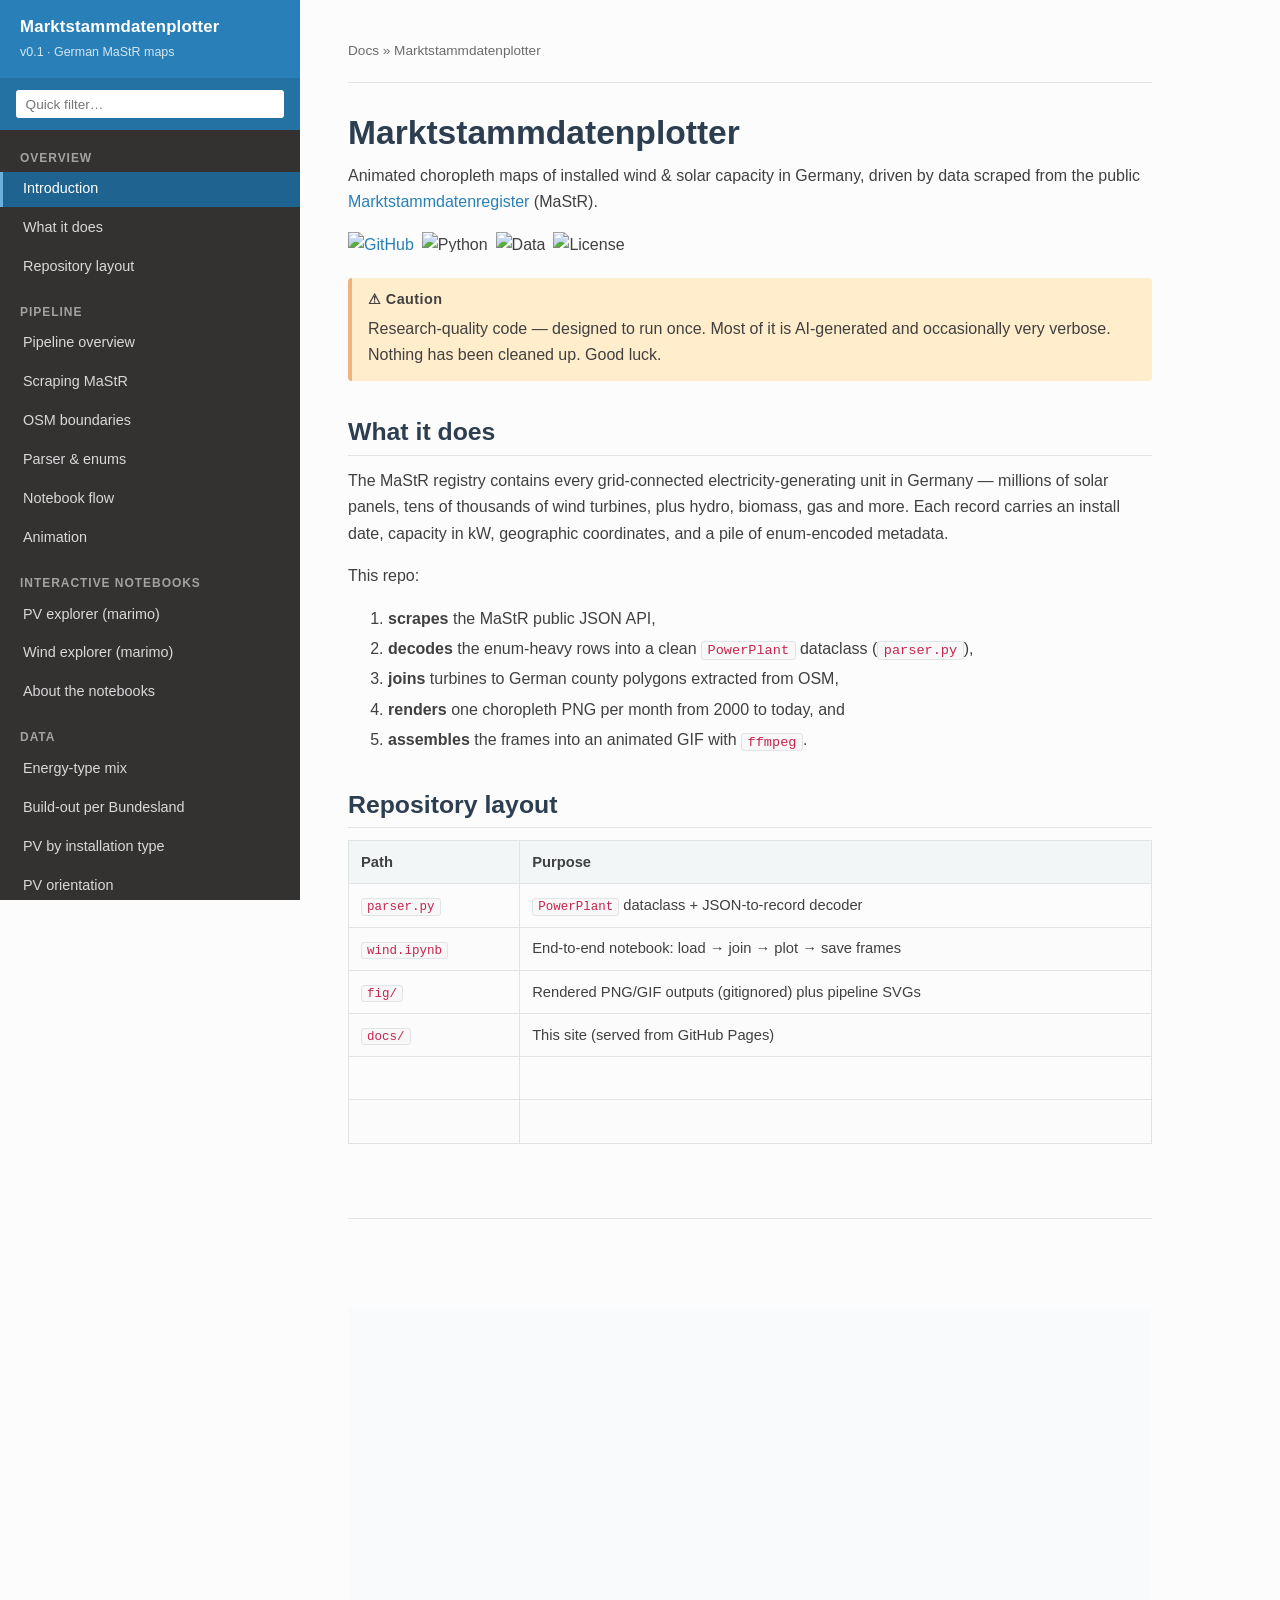
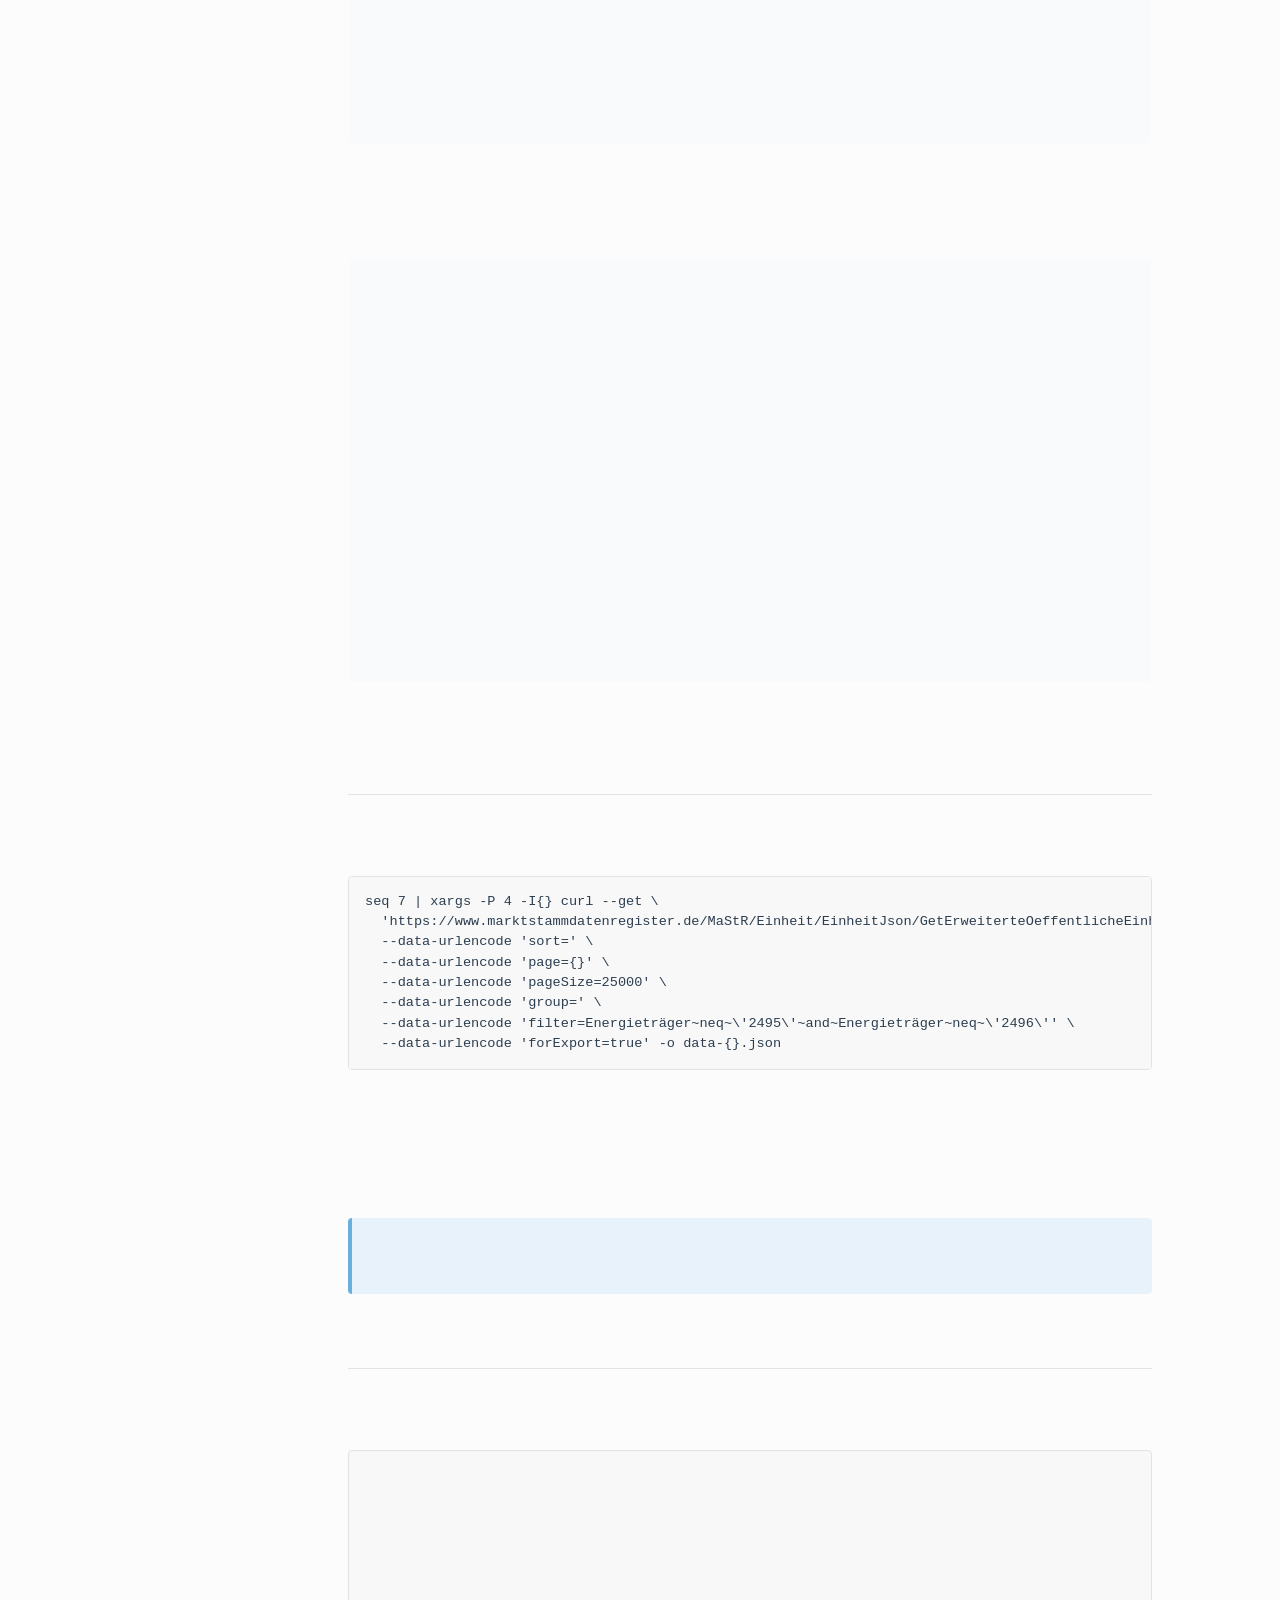
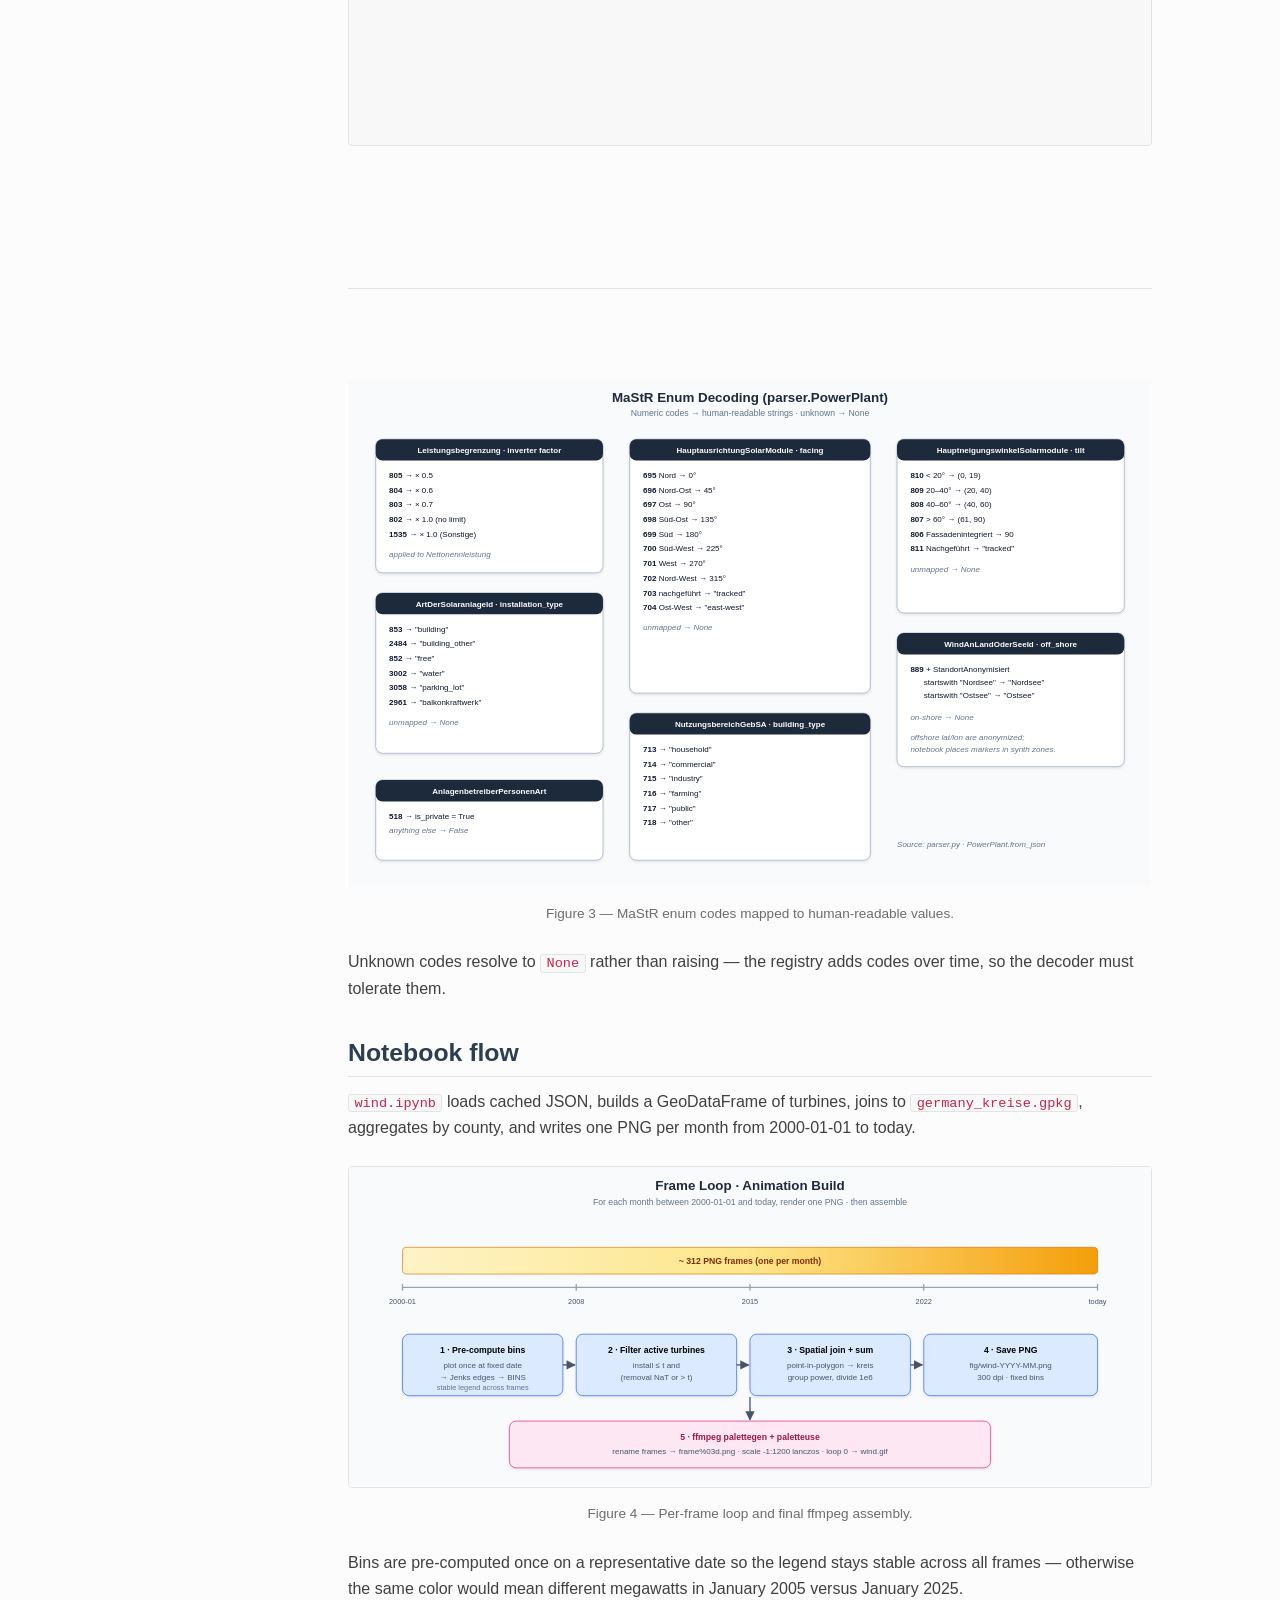
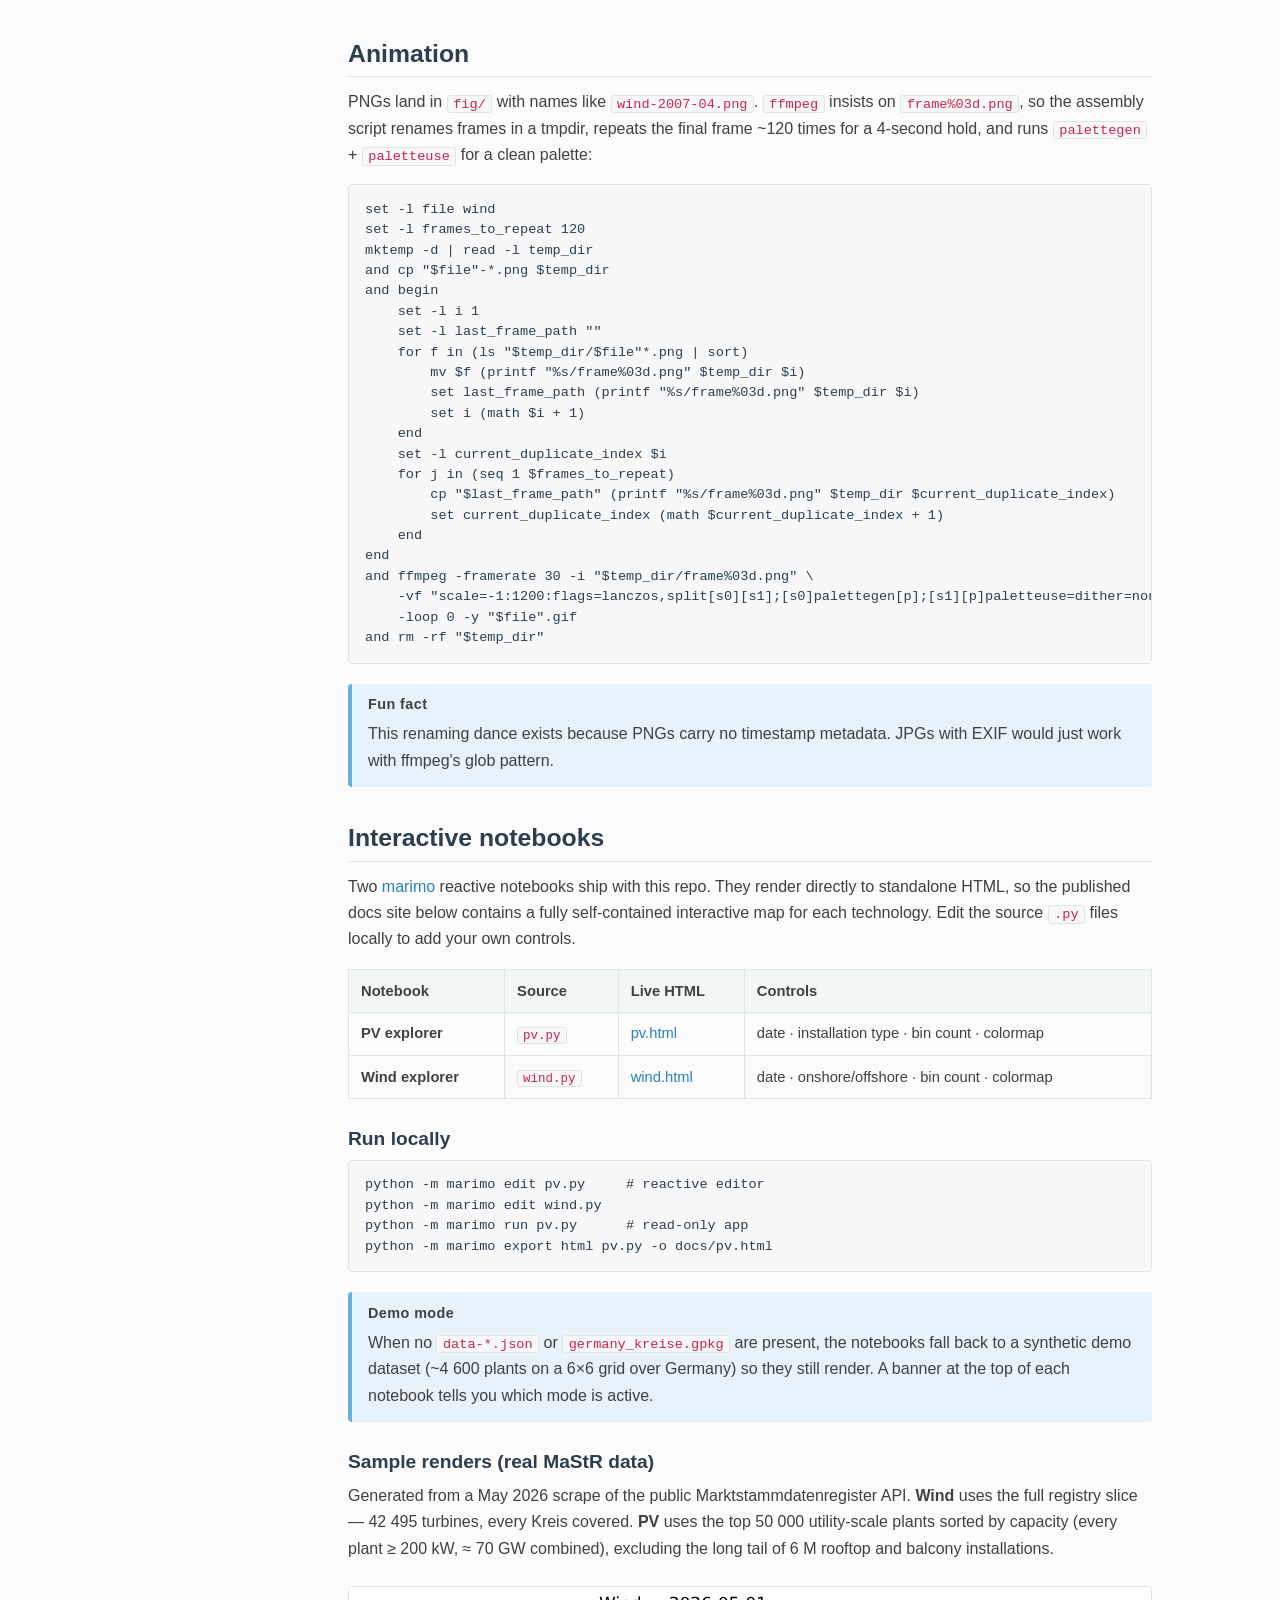
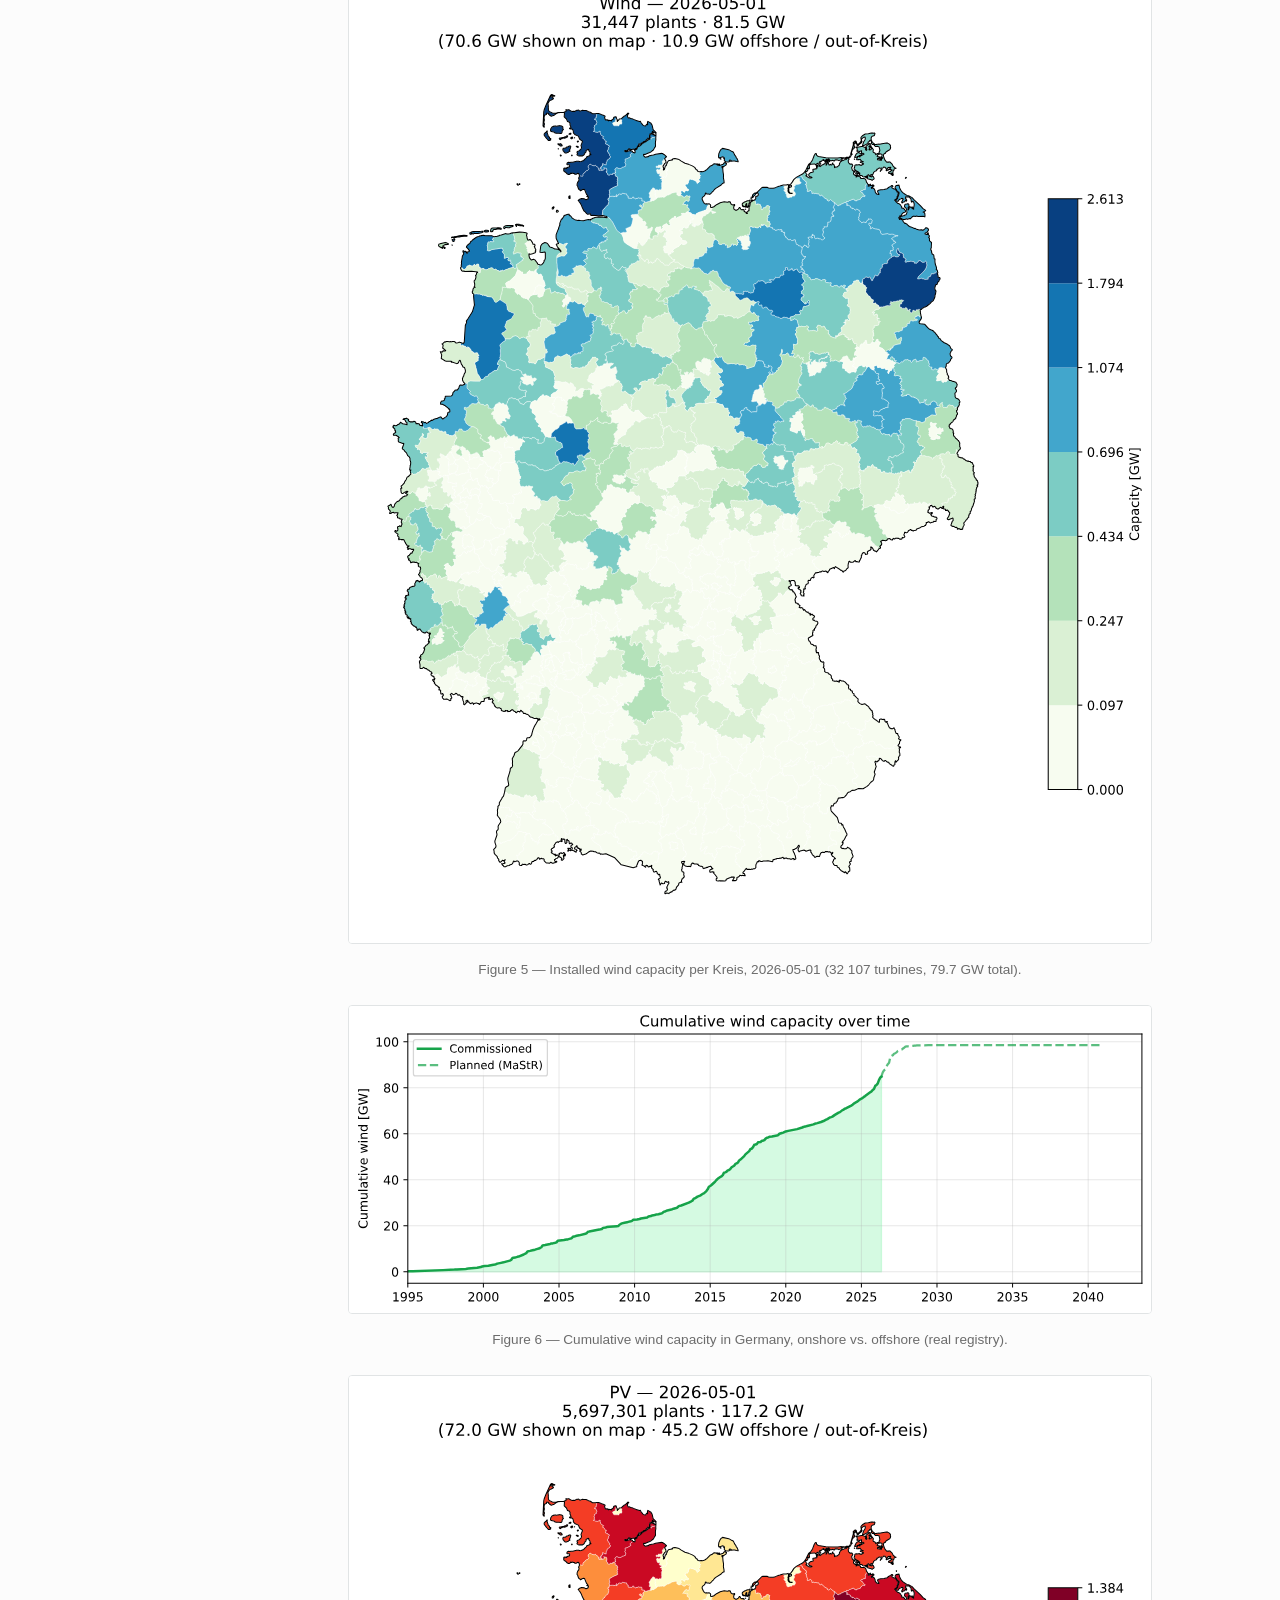
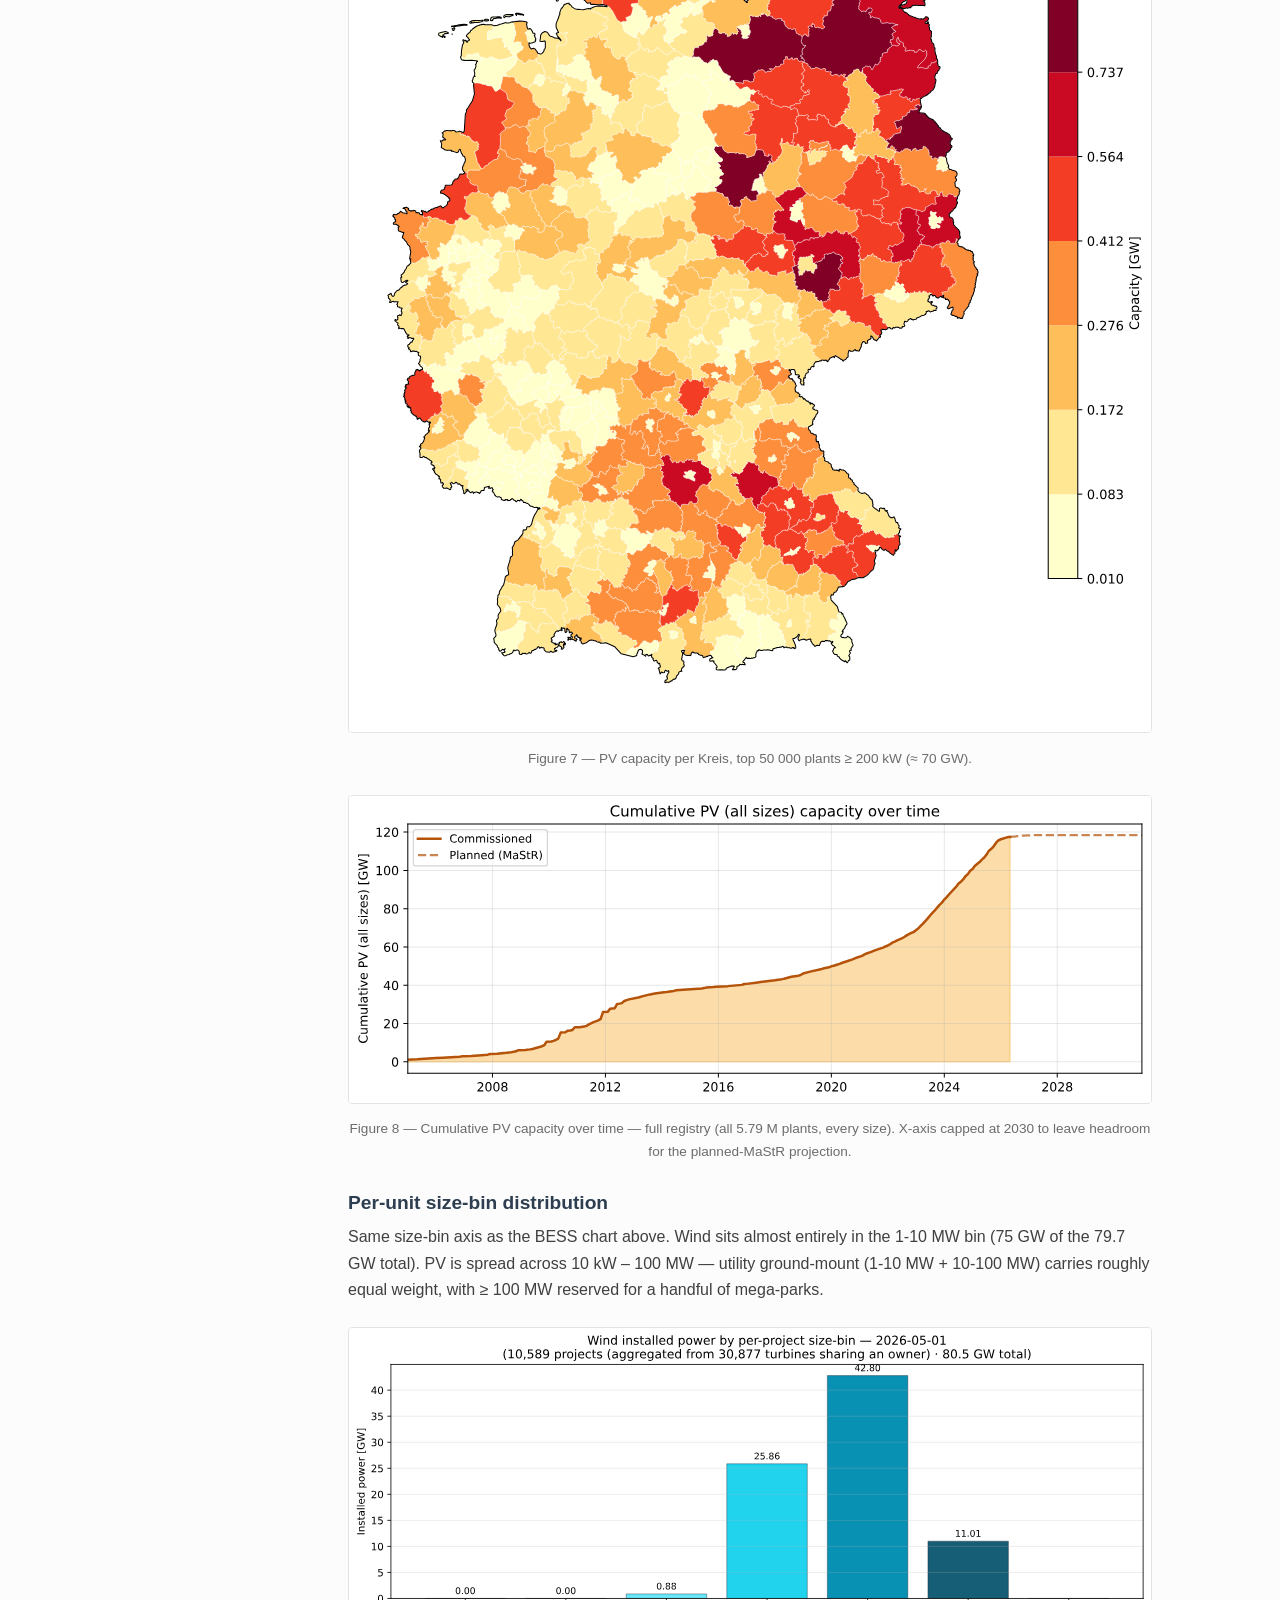
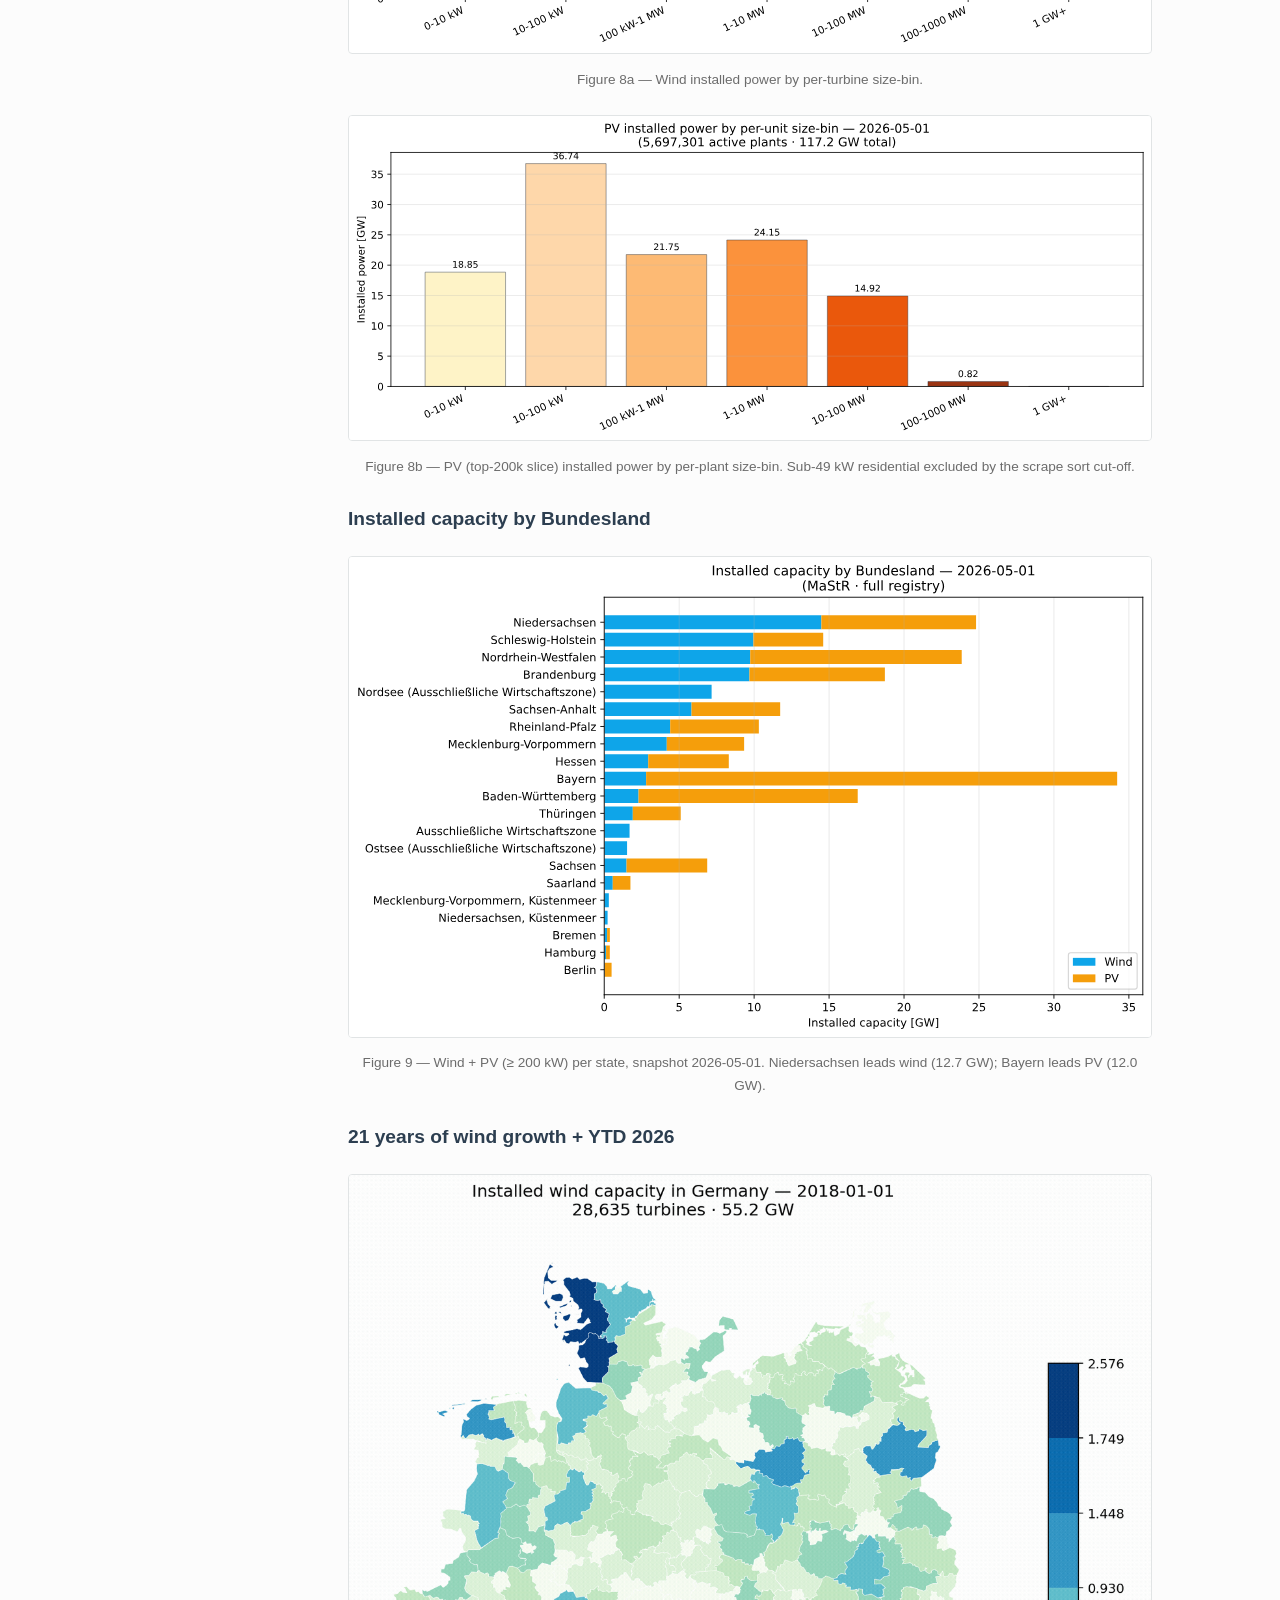
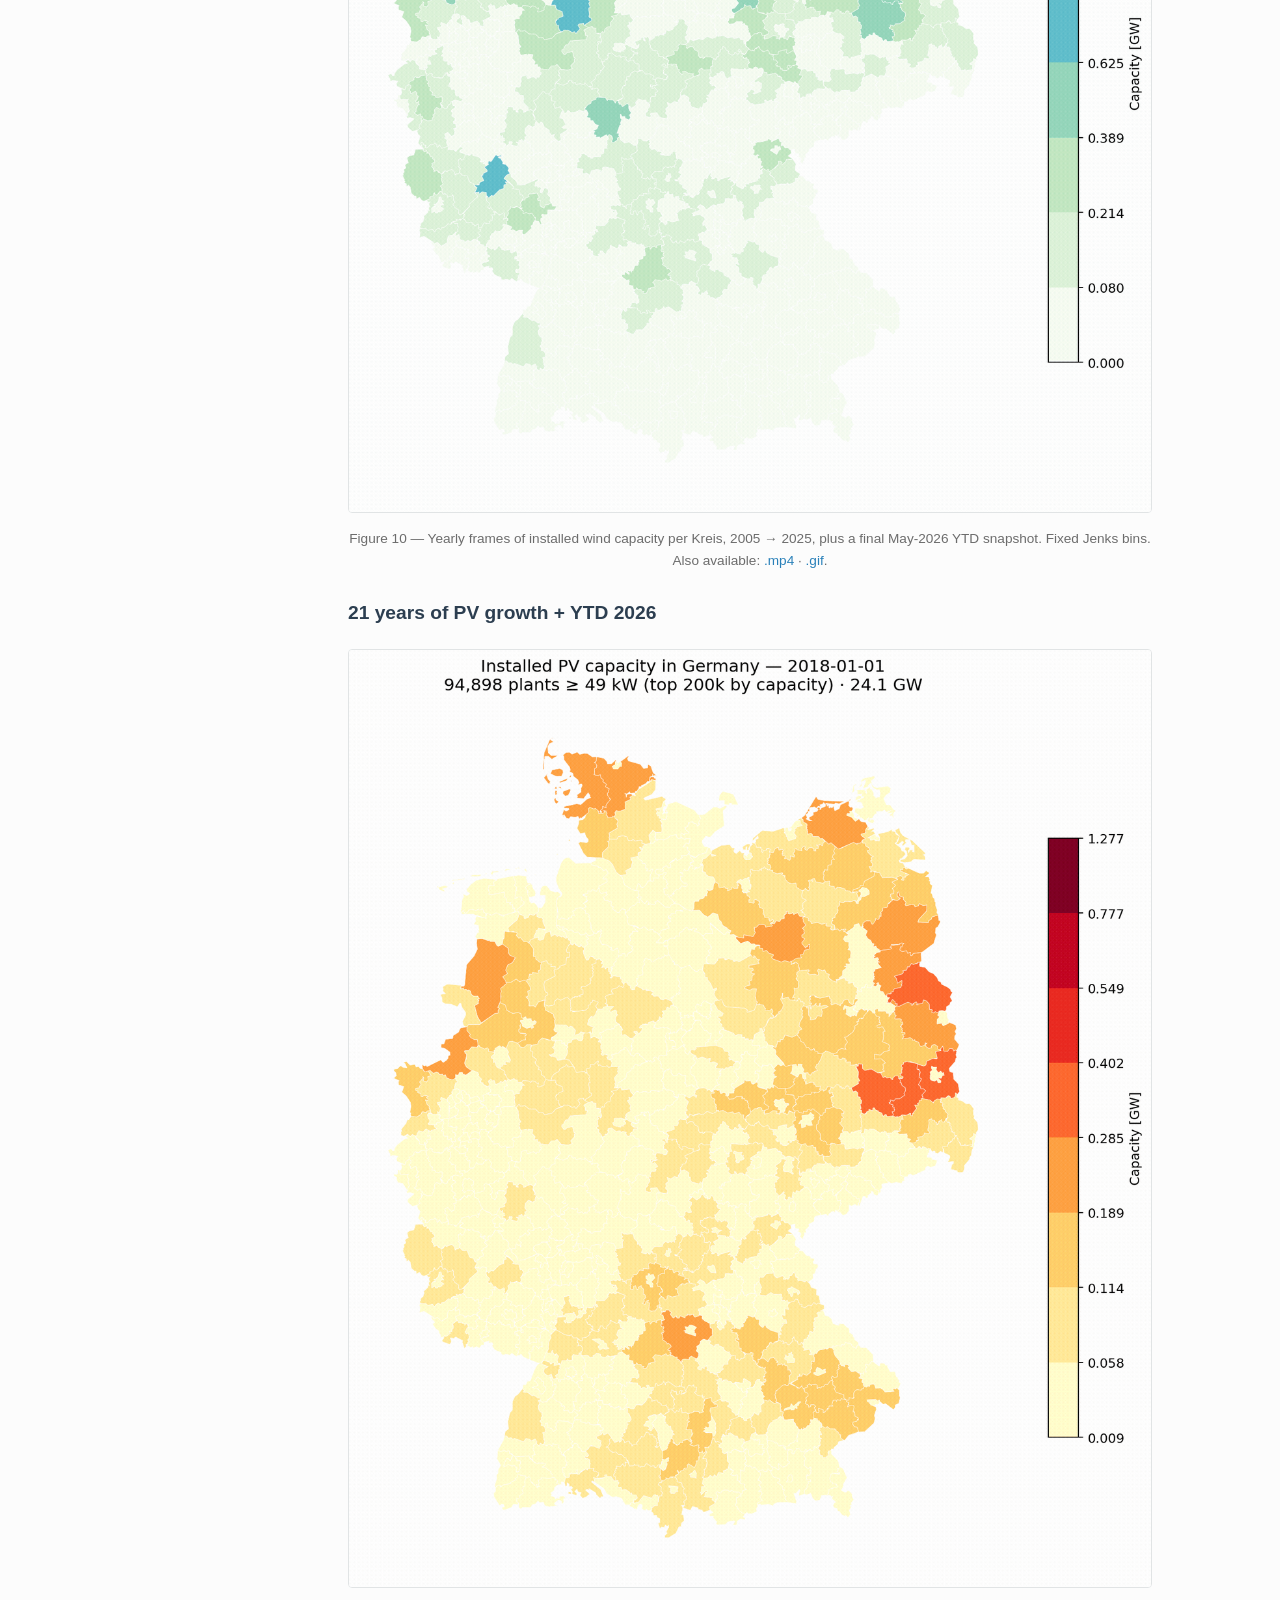
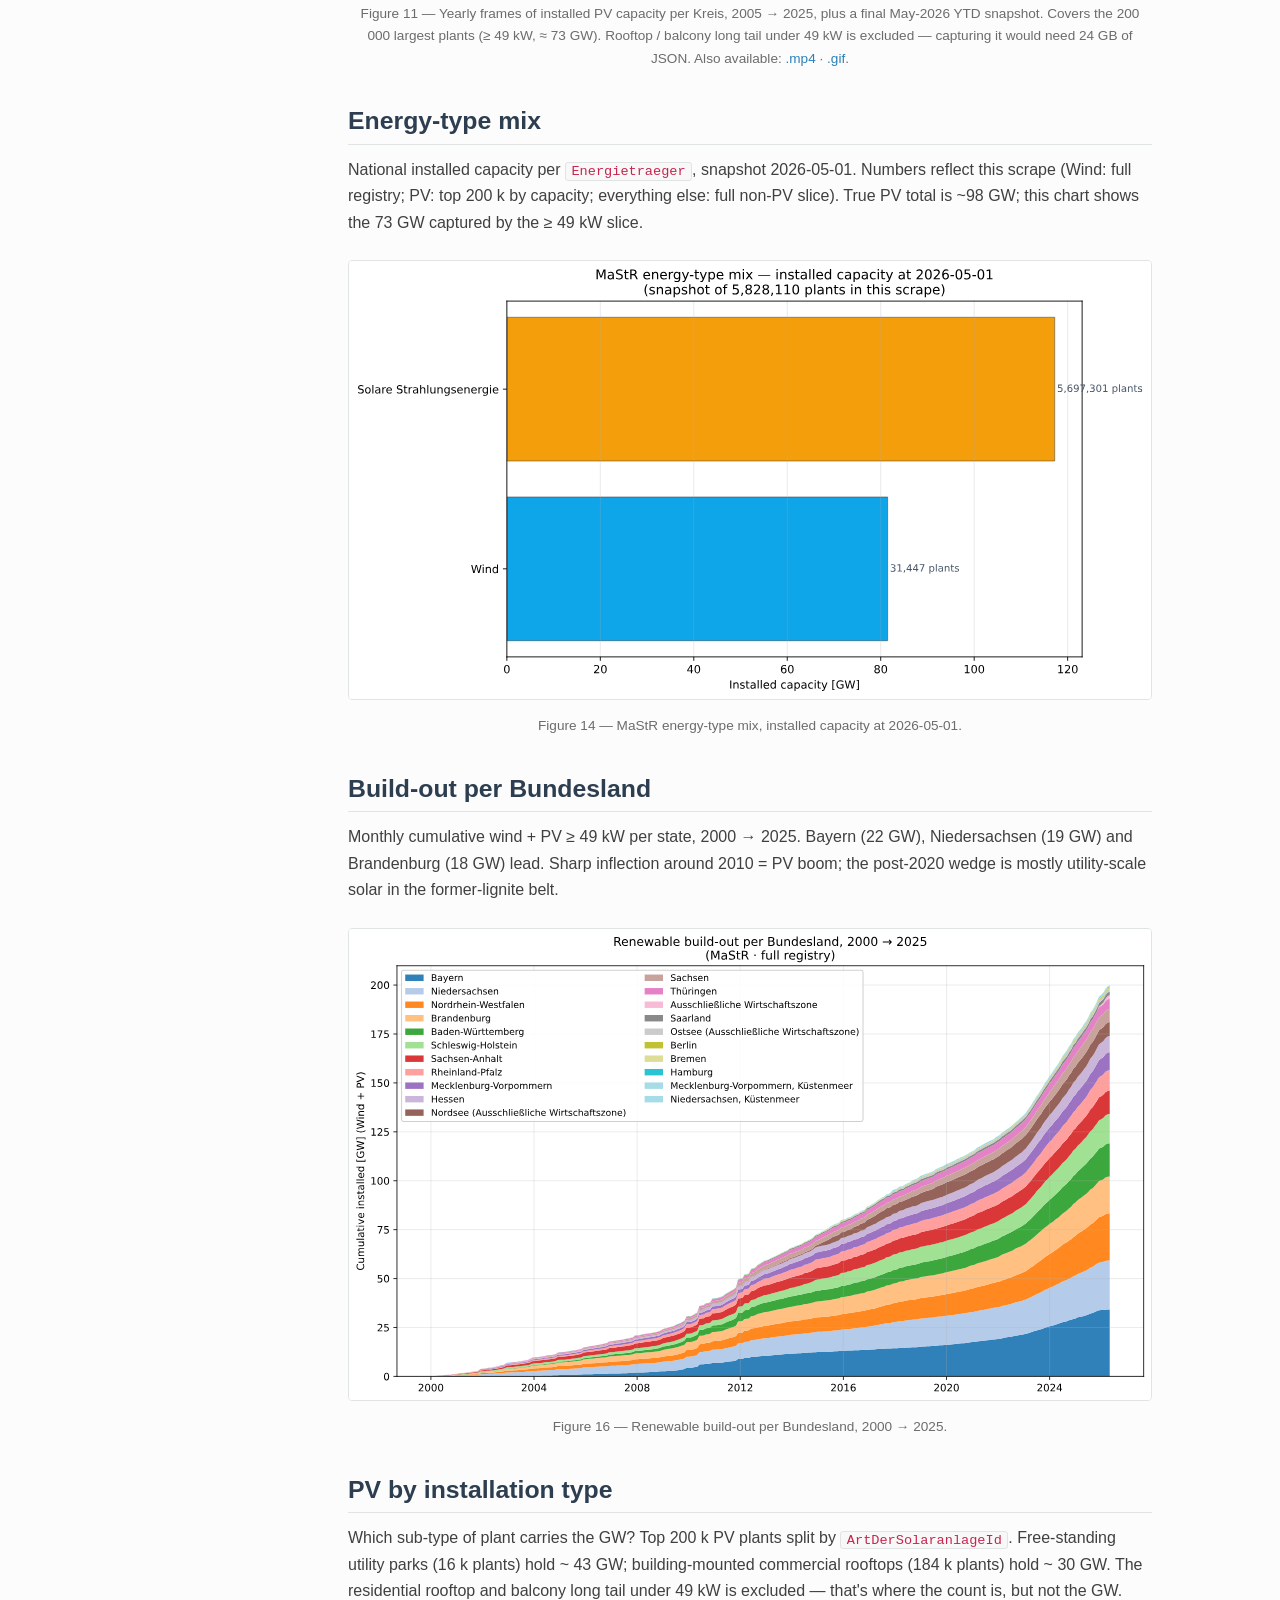
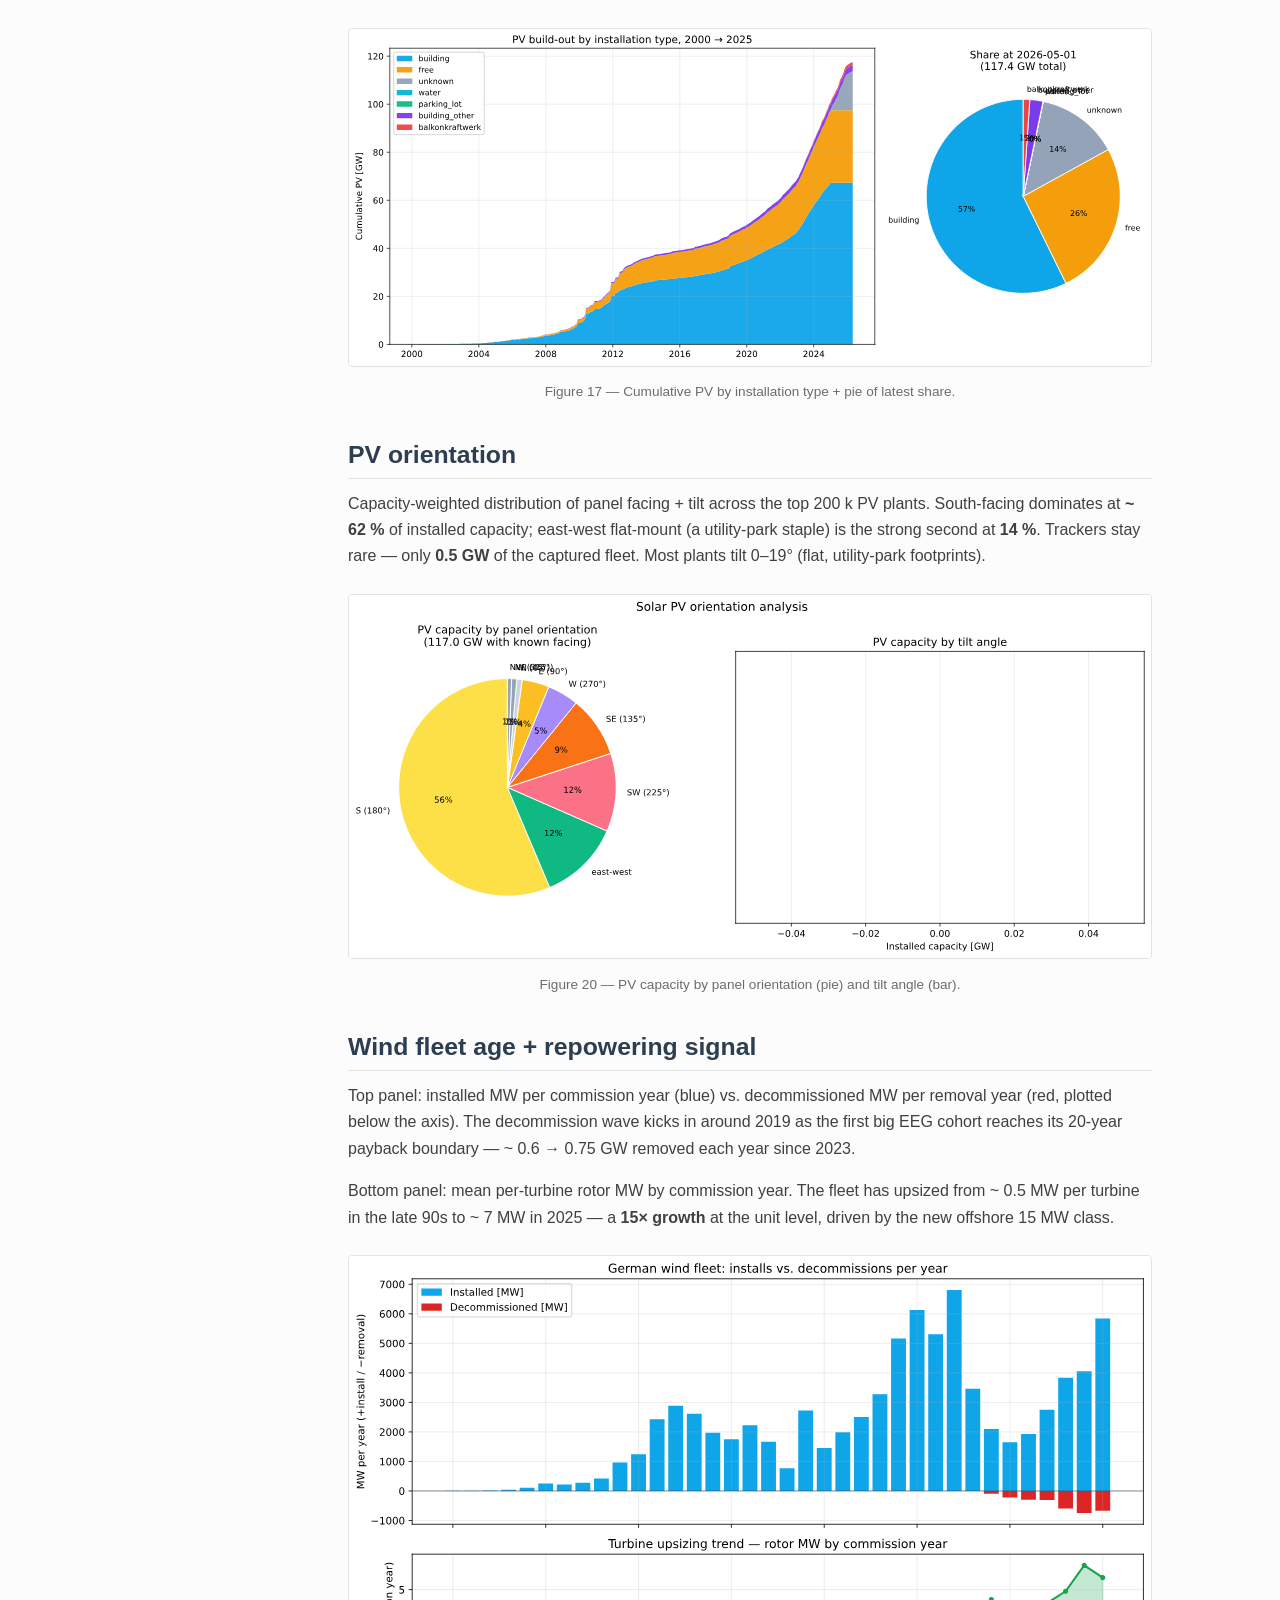
==== docs/index.html @ 8a37e397 "PV growth chart: full registry, all sizes, x-axis capped at 2030 - scripts/render_samples.py render_" ====
<!doctype html>
<html lang="en">
<head>
<meta charset="utf-8">
<meta name="viewport" content="width=device-width,initial-scale=1">
<title>Marktstammdatenplotter — Documentation</title>
<meta name="description" content="Animated choropleth maps of German wind & solar capacity from the Marktstammdatenregister (MaStR).">
<meta name="author" content="Mayk Thewessen">
<meta name="theme-color" content="#2980b9">

<!-- Open Graph -->
<meta property="og:type" content="website">
<meta property="og:title" content="Marktstammdatenplotter — German wind & PV capacity maps">
<meta property="og:description" content="Interactive choropleth maps + animated GIFs of installed wind and solar capacity per Kreis, live from the Marktstammdatenregister.">
<meta property="og:url" content="https://maykthewessen.github.io/marktstammdatenplotter/">
<meta property="og:image" content="https://maykthewessen.github.io/marktstammdatenplotter/assets/wind-2005-may2026.gif">
<meta property="og:image:alt" content="Animated map of installed wind capacity in Germany, 2005 to 2025">
<meta property="og:site_name" content="Marktstammdatenplotter">

<!-- Twitter / X -->
<meta name="twitter:card" content="summary_large_image">
<meta name="twitter:title" content="Marktstammdatenplotter">
<meta name="twitter:description" content="Wind & PV capacity per Kreis, live from MaStR.">
<meta name="twitter:image" content="https://maykthewessen.github.io/marktstammdatenplotter/assets/wind-2005-may2026.gif">

<link rel="canonical" href="https://maykthewessen.github.io/marktstammdatenplotter/">
<link rel="stylesheet" href="assets/style.css">
<link rel="icon" type="image/svg+xml" href="assets/favicon.svg">
<link rel="alternate icon" href="data:image/svg+xml,%3Csvg xmlns='http://www.w3.org/2000/svg' viewBox='0 0 16 16'%3E%3Crect width='16' height='16' rx='3' fill='%232980b9'/%3E%3Ctext x='8' y='12' text-anchor='middle' font-family='sans-serif' font-size='10' font-weight='700' fill='white'%3EM%3C/text%3E%3C/svg%3E">
</head>
<body>
<button class="menu-toggle" aria-label="Toggle navigation">☰ Menu</button>

<div class="layout">
  <aside class="sidebar">
    <div class="sidebar-header">
      <h1>Marktstammdatenplotter</h1>
      <p>v0.1 · German MaStR maps</p>
    </div>
    <div class="sidebar-search">
      <input id="sidebar-search" type="search" placeholder="Quick filter…" autocomplete="off">
    </div>
    <nav class="sidebar-nav" aria-label="Sections">
      <div class="section">Overview</div>
      <ul>
        <li><a href="#introduction">Introduction</a></li>
        <li><a href="#what-it-does">What it does</a></li>
        <li><a href="#layout">Repository layout</a></li>
      </ul>
      <div class="section">Pipeline</div>
      <ul>
        <li><a href="#pipeline">Pipeline overview</a></li>
        <li><a href="#scraping">Scraping MaStR</a></li>
        <li><a href="#osm">OSM boundaries</a></li>
        <li><a href="#parser">Parser &amp; enums</a></li>
        <li><a href="#notebook">Notebook flow</a></li>
        <li><a href="#animation">Animation</a></li>
      </ul>
      <div class="section">Interactive notebooks</div>
      <ul>
        <li><a href="pv.html">PV explorer (marimo)</a></li>
        <li><a href="wind.html">Wind explorer (marimo)</a></li>
        <li><a href="#notebooks">About the notebooks</a></li>
      </ul>
      <div class="section">Data</div>
      <ul>
        <li><a href="#energy-mix">Energy-type mix</a></li>
        <li><a href="#state-ramp">Build-out per Bundesland</a></li>
        <li><a href="#pv-by-type">PV by installation type</a></li>
        <li><a href="#pv-orientation">PV orientation</a></li>
        <li><a href="#wind-age">Wind fleet age</a></li>
        <li><a href="#bess">Battery storage (BESS)</a>
          <ul>
            <li><a href="#bess">3-sector split (HSS/CSS/LSS)</a></li>
          </ul>
        </li>
        <li><a href="#psh">Pumped-hydro storage (PSH)</a></li>
        <li><a href="#density">Capacity density (MW/km²)</a></li>
        <li><a href="#yoy-additions">2024 additions</a></li>
        <li><a href="#largest-plants">Largest individual plants</a></li>
        <li><a href="#kreise-rank">Top Kreise by capacity</a></li>
        <li><a href="#operators">Top operators</a></li>
        <li><a href="#offshore">Offshore wind</a></li>
        <li><a href="#downloads">Bulk downloads</a></li>
      </ul>
      <div class="section">Reference</div>
      <ul>
        <li><a href="#powerplant">PowerPlant dataclass</a></li>
        <li><a href="#gotchas">Gotchas</a></li>
        <li><a href="#troubleshooting">Troubleshooting</a></li>
      </ul>
      <div class="section">Project</div>
      <ul>
        <li><a href="https://github.com/MaykThewessen/marktstammdatenplotter">GitHub repository</a></li>
        <li><a href="https://www.marktstammdatenregister.de/">MaStR registry</a></li>
        <li><a href="https://github.com/emmericp/marktstammdatenplotter">Upstream fork</a></li>
      </ul>
    </nav>
  </aside>

  <main>
    <div class="content">
      <div class="breadcrumb">
        <a href="#">Docs</a> » <span>Marktstammdatenplotter</span>
      </div>

      <section id="introduction">
        <h1>Marktstammdatenplotter</h1>
        <p>
          Animated choropleth maps of installed wind &amp; solar capacity in
          Germany, driven by data scraped from the public
          <a href="https://www.marktstammdatenregister.de/">Marktstammdatenregister</a> (MaStR).
        </p>
        <div class="badges">
          <a href="https://github.com/MaykThewessen/marktstammdatenplotter"><img alt="GitHub" src="https://img.shields.io/badge/source-github-181717?logo=github"></a>
          <img alt="Python" src="https://img.shields.io/badge/python-3.11+-blue?logo=python&amp;logoColor=white">
          <img alt="Data" src="https://img.shields.io/badge/source-MaStR-orange">
          <img alt="License" src="https://img.shields.io/badge/license-research--quality-lightgrey">
        </div>

        <div class="admonition warning">
          <div class="title">⚠ Caution</div>
          Research-quality code — designed to run once. Most of it is AI-generated
          and occasionally very verbose. Nothing has been cleaned up. Good luck.
        </div>
      </section>

      <section id="what-it-does">
        <h2>What it does</h2>
        <p>
          The MaStR registry contains every grid-connected electricity-generating
          unit in Germany — millions of solar panels, tens of thousands of wind
          turbines, plus hydro, biomass, gas and more. Each record carries an
          install date, capacity in kW, geographic coordinates, and a pile of
          enum-encoded metadata.
        </p>
        <p>This repo:</p>
        <ol>
          <li><b>scrapes</b> the MaStR public JSON API,</li>
          <li><b>decodes</b> the enum-heavy rows into a clean <code>PowerPlant</code> dataclass (<code>parser.py</code>),</li>
          <li><b>joins</b> turbines to German county polygons extracted from OSM,</li>
          <li><b>renders</b> one choropleth PNG per month from 2000 to today, and</li>
          <li><b>assembles</b> the frames into an animated GIF with <code>ffmpeg</code>.</li>
        </ol>
      </section>

      <section id="layout">
        <h2>Repository layout</h2>
        <table>
          <thead><tr><th>Path</th><th>Purpose</th></tr></thead>
          <tbody>
            <tr><td><code>parser.py</code></td><td><code>PowerPlant</code> dataclass + JSON-to-record decoder</td></tr>
            <tr><td><code>wind.ipynb</code></td><td>End-to-end notebook: load → join → plot → save frames</td></tr>
            <tr><td><code>fig/</code></td><td>Rendered PNG/GIF outputs (gitignored) plus pipeline SVGs</td></tr>
            <tr><td><code>docs/</code></td><td>This site (served from GitHub Pages)</td></tr>
            <tr><td><code>README.md</code></td><td>User-facing quickstart</td></tr>
            <tr><td><code>CLAUDE.md</code></td><td>Conventions for Claude Code agents</td></tr>
          </tbody>
        </table>
      </section>

      <section id="pipeline">
        <h2>Pipeline overview</h2>
        <p>
          Three external sources flow into a single rendering loop. Cached
          artifacts (<code>data-*.json</code>, <code>germany_kreise.gpkg</code>) sit between scrape
          and analyze so the slow steps are run-once.
        </p>
        <figure>
          <object type="image/svg+xml" data="assets/flowchart-data-pipeline.svg" aria-label="Data pipeline flowchart"></object>
          <figcaption>Figure 1 — End-to-end data pipeline.</figcaption>
        </figure>

        <h3>Module architecture</h3>
        <figure>
          <object type="image/svg+xml" data="assets/architecture.svg" aria-label="Module architecture"></object>
          <figcaption>Figure 2 — Four layers: ingest, parse, analyze, render.</figcaption>
        </figure>
      </section>

      <section id="scraping">
        <h2>Scraping MaStR</h2>
        <p>
          The registry offers a full XML export, but the API filters server-side
          and returns JSON instead of XML, so this repo scrapes that instead:
        </p>
<pre><code>seq 7 | xargs -P 4 -I{} curl --get \
  'https://www.marktstammdatenregister.de/MaStR/Einheit/EinheitJson/GetErweiterteOeffentlicheEinheitStromerzeugung' \
  --data-urlencode 'sort=' \
  --data-urlencode 'page={}' \
  --data-urlencode 'pageSize=25000' \
  --data-urlencode 'group=' \
  --data-urlencode 'filter=Energieträger~neq~\'2495\'~and~Energieträger~neq~\'2496\'' \
  --data-urlencode 'forExport=true' -o data-{}.json</code></pre>

        <div class="kv">
          <div class="k">pageSize</div><div class="v">25 000 rows per page</div>
          <div class="k">-P 4</div><div class="v">four parallel curl workers</div>
          <div class="k">filter</div><div class="v">excludes Energieträger codes 2495 + 2496</div>
          <div class="k">forExport=true</div><div class="v">flat JSON; no HTML scaffolding</div>
        </div>

        <div class="admonition note">
          <div class="title">Note</div>
          The API gets slow under heavy load. Cache JSON on disk and skip files
          that already exist when re-running.
        </div>
      </section>

      <section id="osm">
        <h2>OSM boundaries</h2>
        <p>
          County boundaries come from a Germany OSM extract (e.g.
          <a href="https://download.geofabrik.de/europe/germany.html">geofabrik.de</a>).
          Filter to admin levels 4 (state) and 6 (Kreis), then export to GeoPackage:
        </p>
<pre><code>osmfilter germany-latest.o5m \
  --keep-nodes="boundary=administrative and ( admin_level=6 or admin_level=4 )" \
  --keep-ways="boundary=administrative and ( admin_level=6 or admin_level=4 )" \
  --keep-relations="boundary=administrative and ( admin_level=6 or admin_level=4 )" \
  --drop-version --drop-author \
  -o=germany_admin_levels_4_6.osm

ogr2ogr -f GPKG germany_kreise.gpkg germany_admin_levels_4_6.osm \
  -sql "SELECT name, admin_level, boundary FROM multipolygons \
        WHERE boundary = 'administrative' \
        AND (admin_level = '6' \
             OR (admin_level = '4' AND name IN ('Berlin','Hamburg','Bremen')))" \
  -nlt MULTIPOLYGON -overwrite -nln multipolygons</code></pre>

        <p>
          Kreise are <code>admin_level=6</code>. The three city-states
          (Berlin, Hamburg, Bremen) sit at <code>admin_level=4</code> and get
          pulled in by name.
        </p>
      </section>

      <section id="parser">
        <h2>Parser &amp; enums</h2>
        <p>
          MaStR fields are numeric enum codes. <code>parser.py</code> decodes the
          six enums that matter for plotting, plus the .NET-style
          <code>/Date(ms)/</code> timestamps.
        </p>
        <figure>
          <object type="image/svg+xml" data="assets/enum-decoding.svg" aria-label="Enum decoding map"></object>
          <figcaption>Figure 3 — MaStR enum codes mapped to human-readable values.</figcaption>
        </figure>
        <p>
          Unknown codes resolve to <code>None</code> rather than raising — the
          registry adds codes over time, so the decoder must tolerate them.
        </p>
      </section>

      <section id="notebook">
        <h2>Notebook flow</h2>
        <p>
          <code>wind.ipynb</code> loads cached JSON, builds a GeoDataFrame of
          turbines, joins to <code>germany_kreise.gpkg</code>, aggregates by
          county, and writes one PNG per month from 2000-01-01 to today.
        </p>
        <figure>
          <object type="image/svg+xml" data="assets/timeline-rendering.svg" aria-label="Frame loop"></object>
          <figcaption>Figure 4 — Per-frame loop and final ffmpeg assembly.</figcaption>
        </figure>
        <p>
          Bins are pre-computed once on a representative date so the legend stays
          stable across all frames — otherwise the same color would mean different
          megawatts in January 2005 versus January 2025.
        </p>
      </section>

      <section id="animation">
        <h2>Animation</h2>
        <p>
          PNGs land in <code>fig/</code> with names like
          <code>wind-2007-04.png</code>. <code>ffmpeg</code> insists on
          <code>frame%03d.png</code>, so the assembly script renames frames in a
          tmpdir, repeats the final frame ~120 times for a 4-second hold, and
          runs <code>palettegen</code> + <code>paletteuse</code> for a clean
          palette:
        </p>
<pre><code>set -l file wind
set -l frames_to_repeat 120
mktemp -d | read -l temp_dir
and cp "$file"-*.png $temp_dir
and begin
    set -l i 1
    set -l last_frame_path ""
    for f in (ls "$temp_dir/$file"*.png | sort)
        mv $f (printf "%s/frame%03d.png" $temp_dir $i)
        set last_frame_path (printf "%s/frame%03d.png" $temp_dir $i)
        set i (math $i + 1)
    end
    set -l current_duplicate_index $i
    for j in (seq 1 $frames_to_repeat)
        cp "$last_frame_path" (printf "%s/frame%03d.png" $temp_dir $current_duplicate_index)
        set current_duplicate_index (math $current_duplicate_index + 1)
    end
end
and ffmpeg -framerate 30 -i "$temp_dir/frame%03d.png" \
    -vf "scale=-1:1200:flags=lanczos,split[s0][s1];[s0]palettegen[p];[s1][p]paletteuse=dither=none" \
    -loop 0 -y "$file".gif
and rm -rf "$temp_dir"</code></pre>

        <div class="admonition note">
          <div class="title">Fun fact</div>
          This renaming dance exists because PNGs carry no timestamp metadata. JPGs
          with EXIF would just work with ffmpeg's glob pattern.
        </div>
      </section>

      <section id="notebooks">
        <h2>Interactive notebooks</h2>
        <p>
          Two <a href="https://marimo.io/">marimo</a> reactive notebooks ship with
          this repo. They render directly to standalone HTML, so the published
          docs site below contains a fully self-contained interactive map for
          each technology. Edit the source <code>.py</code> files locally to add
          your own controls.
        </p>
        <table>
          <thead>
            <tr><th>Notebook</th><th>Source</th><th>Live HTML</th><th>Controls</th></tr>
          </thead>
          <tbody>
            <tr>
              <td><b>PV explorer</b></td>
              <td><code>pv.py</code></td>
              <td><a href="pv.html">pv.html</a></td>
              <td>date · installation type · bin count · colormap</td>
            </tr>
            <tr>
              <td><b>Wind explorer</b></td>
              <td><code>wind.py</code></td>
              <td><a href="wind.html">wind.html</a></td>
              <td>date · onshore/offshore · bin count · colormap</td>
            </tr>
          </tbody>
        </table>

        <h3>Run locally</h3>
<pre><code>python -m marimo edit pv.py     # reactive editor
python -m marimo edit wind.py
python -m marimo run pv.py      # read-only app
python -m marimo export html pv.py -o docs/pv.html</code></pre>

        <div class="admonition note">
          <div class="title">Demo mode</div>
          When no <code>data-*.json</code> or <code>germany_kreise.gpkg</code> are
          present, the notebooks fall back to a synthetic demo dataset (~4 600
          plants on a 6×6 grid over Germany) so they still render. A banner at the
          top of each notebook tells you which mode is active.
        </div>

        <h3>Sample renders (real MaStR data)</h3>
        <p>
          Generated from a May 2026 scrape of the public Marktstammdatenregister
          API. <b>Wind</b> uses the full registry slice — 42 495 turbines, every
          Kreis covered. <b>PV</b> uses the top 50 000 utility-scale plants
          sorted by capacity (every plant ≥ 200 kW, ≈ 70 GW combined),
          excluding the long tail of 6 M rooftop and balcony installations.
        </p>

        <figure>
          <object type="image/svg+xml" data="assets/sample-wind-map.svg" aria-label="Wind choropleth (real data)"></object>
          <figcaption>Figure 5 — Installed wind capacity per Kreis, 2026-05-01 (32 107 turbines, 79.7 GW total).</figcaption>
        </figure>

        <figure>
          <object type="image/svg+xml" data="assets/sample-wind-growth.svg" aria-label="Cumulative wind growth (real data)"></object>
          <figcaption>Figure 6 — Cumulative wind capacity in Germany, onshore vs. offshore (real registry).</figcaption>
        </figure>

        <figure>
          <object type="image/svg+xml" data="assets/sample-pv-map.svg" aria-label="PV choropleth (top 50k by capacity)"></object>
          <figcaption>Figure 7 — PV capacity per Kreis, top 50 000 plants ≥ 200 kW (≈ 70 GW).</figcaption>
        </figure>

        <figure>
          <object type="image/svg+xml" data="assets/sample-pv-growth.svg" aria-label="Cumulative PV growth (top 50k)"></object>
          <figcaption>Figure 8 — Cumulative PV capacity over time — full registry (all 5.79 M plants, every size). X-axis capped at 2030 to leave headroom for the planned-MaStR projection.</figcaption>
        </figure>

        <h3>Per-unit size-bin distribution</h3>
        <p>
          Same size-bin axis as the BESS chart above. Wind sits almost
          entirely in the 1-10 MW bin (75 GW of the 79.7 GW total).
          PV is spread across 10 kW – 100 MW — utility ground-mount
          (1-10 MW + 10-100 MW) carries roughly equal weight, with
          ≥ 100 MW reserved for a handful of mega-parks.
        </p>
        <figure>
          <object type="image/svg+xml" data="assets/sample-wind-by-size.svg" aria-label="Wind size-bin breakdown"></object>
          <figcaption>Figure 8a — Wind installed power by per-turbine size-bin.</figcaption>
        </figure>
        <figure>
          <object type="image/svg+xml" data="assets/sample-pv-by-size.svg" aria-label="PV size-bin breakdown"></object>
          <figcaption>Figure 8b — PV (top-200k slice) installed power by per-plant size-bin. Sub-49 kW residential excluded by the scrape sort cut-off.</figcaption>
        </figure>

        <h3>Installed capacity by Bundesland</h3>
        <figure>
          <object type="image/svg+xml" data="assets/sample-by-bundesland.svg" aria-label="Capacity by Bundesland"></object>
          <figcaption>Figure 9 — Wind + PV (≥ 200 kW) per state, snapshot 2026-05-01. Niedersachsen leads wind (12.7 GW); Bayern leads PV (12.0 GW).</figcaption>
        </figure>

        <h3>21 years of wind growth + YTD 2026</h3>
        <figure>
          <video autoplay loop muted playsinline preload="metadata"
                 poster="assets/wind-2005-may2026.gif"
                 style="max-width:100%;border:1px solid var(--rtd-border);border-radius:4px;background:#fff;">
            <source src="assets/wind-2005-may2026.mp4" type="video/mp4">
            <img src="assets/wind-2005-may2026.gif" alt="Wind capacity 2005 to May 2026 animation" style="max-width:100%">
          </video>
          <figcaption>
            Figure 10 — Yearly frames of installed wind capacity per Kreis,
            2005 → 2025, plus a final May-2026 YTD snapshot. Fixed Jenks bins.
            Also available:
            <a href="assets/wind-2005-may2026.mp4">.mp4</a> ·
            <a href="assets/wind-2005-may2026.gif">.gif</a>.
          </figcaption>
        </figure>

        <h3>21 years of PV growth + YTD 2026</h3>
        <figure>
          <video autoplay loop muted playsinline preload="metadata"
                 poster="assets/pv-2005-may2026.gif"
                 style="max-width:100%;border:1px solid var(--rtd-border);border-radius:4px;background:#fff;">
            <source src="assets/pv-2005-may2026.mp4" type="video/mp4">
            <img src="assets/pv-2005-may2026.gif" alt="PV capacity 2005 to May 2026 animation" style="max-width:100%">
          </video>
          <figcaption>
            Figure 11 — Yearly frames of installed PV capacity per Kreis,
            2005 → 2025, plus a final May-2026 YTD snapshot. Covers the
            200 000 largest plants (≥ 49 kW, ≈ 73 GW). Rooftop / balcony
            long tail under 49 kW is excluded — capturing it would need
            24 GB of JSON. Also available:
            <a href="assets/pv-2005-may2026.mp4">.mp4</a> ·
            <a href="assets/pv-2005-may2026.gif">.gif</a>.
          </figcaption>
        </figure>
      </section>

      <section id="energy-mix">
        <h2>Energy-type mix</h2>
        <p>
          National installed capacity per <code>Energietraeger</code>,
          snapshot 2026-05-01. Numbers reflect this scrape (Wind: full
          registry; PV: top 200 k by capacity; everything else: full
          non-PV slice). True PV total is ~98 GW; this chart shows the
          73 GW captured by the ≥ 49 kW slice.
        </p>
        <figure>
          <object type="image/svg+xml" data="assets/sample-energy-mix.svg" aria-label="Energy-type mix"></object>
          <figcaption>Figure 14 — MaStR energy-type mix, installed capacity at 2026-05-01.</figcaption>
        </figure>
      </section>

      <section id="state-ramp">
        <h2>Build-out per Bundesland</h2>
        <p>
          Monthly cumulative wind + PV ≥ 49 kW per state, 2000 → 2025.
          Bayern (22 GW), Niedersachsen (19 GW) and Brandenburg (18 GW) lead.
          Sharp inflection around 2010 = PV boom; the post-2020 wedge is
          mostly utility-scale solar in the former-lignite belt.
        </p>
        <figure>
          <object type="image/svg+xml" data="assets/sample-state-ramp.svg" aria-label="Per-Bundesland ramp"></object>
          <figcaption>Figure 16 — Renewable build-out per Bundesland, 2000 → 2025.</figcaption>
        </figure>
      </section>

      <section id="pv-by-type">
        <h2>PV by installation type</h2>
        <p>
          Which sub-type of plant carries the GW? Top 200 k PV plants split by
          <code>ArtDerSolaranlageId</code>. Free-standing utility parks (16 k
          plants) hold ~ 43 GW; building-mounted commercial rooftops (184 k
          plants) hold ~ 30 GW. The residential rooftop and balcony long tail
          under 49 kW is excluded — that's where the count is, but not the GW.
        </p>
        <figure>
          <object type="image/svg+xml" data="assets/sample-pv-by-type.svg" aria-label="PV by installation type"></object>
          <figcaption>Figure 17 — Cumulative PV by installation type + pie of latest share.</figcaption>
        </figure>
      </section>

      <section id="pv-orientation">
        <h2>PV orientation</h2>
        <p>
          Capacity-weighted distribution of panel facing + tilt across the
          top 200 k PV plants. South-facing dominates at <b>~ 62 %</b> of
          installed capacity; east-west flat-mount (a utility-park staple)
          is the strong second at <b>14 %</b>. Trackers stay rare — only
          <b>0.5 GW</b> of the captured fleet. Most plants tilt 0–19° (flat,
          utility-park footprints).
        </p>
        <figure>
          <object type="image/svg+xml" data="assets/sample-pv-orientation.svg" aria-label="PV orientation"></object>
          <figcaption>Figure 20 — PV capacity by panel orientation (pie) and tilt angle (bar).</figcaption>
        </figure>
      </section>

      <section id="wind-age">
        <h2>Wind fleet age + repowering signal</h2>
        <p>
          Top panel: installed MW per commission year (blue) vs.
          decommissioned MW per removal year (red, plotted below the
          axis). The decommission wave kicks in around 2019 as the
          first big EEG cohort reaches its 20-year payback boundary —
          ~ 0.6 → 0.75 GW removed each year since 2023.
        </p>
        <p>
          Bottom panel: mean per-turbine rotor MW by commission year.
          The fleet has upsized from ~ 0.5 MW per turbine in the late
          90s to ~ 7 MW in 2025 — a <b>15× growth</b> at the unit level,
          driven by the new offshore 15 MW class.
        </p>
        <figure>
          <object type="image/svg+xml" data="assets/sample-wind-age.svg" aria-label="Wind fleet age + upsizing"></object>
          <figcaption>Figure 21 — German wind: installs vs. decommissions per year, plus turbine-MW upsizing trend.</figcaption>
        </figure>
      </section>

      <section id="bess">
        <h2>Battery storage (BESS)</h2>
        <p>
          The German electricity registry tracks storage units under
          <code>Energieträger=2496</code> (Speicher) — a separate slice from
          generation. The numbers below cover <b>batteries only</b>
          (<code>Stromspeichertechnologie = "Batterie"</code>). Pumped-hydro
          (PSH) is reported in its <a href="#psh">own section</a> below.
          Scraped the top 200 000 units by <code>Bruttoleistung</code>;
          that captures everything from grid-scale Li-ion projects down to
          ~10 kW home batteries.
        </p>
        <p>
          <b>Snapshot 2026-05-01 (batteries only, active):</b>
          193 599 units · <b>6.49 GW · 9.4 GWh</b>.
        </p>

        <div class="admonition note">
          <div class="title">Cross-reference · German + EU sources</div>
          The three-sector split below uses the same boundaries as
          <a href="https://battery-charts.de">battery-charts.de</a>
          (RWTH Aachen · Figgener et al.), the
          <a href="https://www.bves.de/">BVES (Bundesverband Energiespeichersysteme)</a>
          market monitor, the
          <a href="https://ease-storage.eu/">EASE European Storage Market Monitor</a>
          and the EU SET-Plan flexibility scenarios. Helpful for direct
          comparison with the figures those reports publish.
        </div>

        <h3>HSS / CSS / LSS — three-sector view</h3>
        <p>
          <b>Heimspeicher (HSS, &lt; 30 kWh)</b> — residential PV+battery,
          5-15 kWh LFP units typical.
          <b>Gewerblicher Speicher (CSS, 30 kWh – 1 MWh)</b> — C&amp;I
          PV+battery, UPS, peak-shaving.
          <b>Großspeicher (LSS, ≥ 1 MWh)</b> — grid-services + standalone
          utility BESS + Pumpspeicher.
        </p>
        <figure>
          <object type="image/svg+xml" data="assets/sample-bess-sectors.svg" aria-label="BESS sector summary"></object>
          <figcaption>
            Figure 22 — Sector split at 2026-05-01 (active only):
            HSS 176 441 units · 2.47 GW · 2.54 GWh ·
            CSS 16 659 units · 0.68 GW · 1.20 GWh ·
            LSS 569 units · 9.81 GW · 933 GWh
            (LSS energy dominated by Pumpspeicher).
          </figcaption>
        </figure>
        <figure>
          <object type="image/svg+xml" data="assets/sample-bess-sector-growth.svg" aria-label="BESS cumulative growth by sector"></object>
          <figcaption>Figure 23 — Cumulative BESS power + energy by sector since 2010. HSS is the headcount story; LSS is the GW + GWh story.</figcaption>
        </figure>
        <figure>
          <object type="image/svg+xml" data="assets/sample-bess-sector-duration.svg" aria-label="BESS duration per sector"></object>
          <figcaption>Figure 24 — Duration distribution per sector (Batterie only). HSS clusters at ~1 h (paired to PV self-consumption); CSS at 1.5-2 h; LSS spreads across 1-4 h.</figcaption>
        </figure>
        <p>
          Battery sub-sector breakdown (active, 2026-05-01):
        </p>
        <ul>
          <li><b>HSS</b> &lt; 30 kWh: 176 411 units · 2.47 GW · 2.54 GWh</li>
          <li><b>CSS</b> 30 kWh – 1 MWh: 16 655 units · 0.68 GW · 1.20 GWh</li>
          <li><b>LSS</b> ≥ 1 MWh: 526 units · <b>3.34 GW · 5.65 GWh</b></li>
        </ul>
        <p>
          Pipeline: another ~ 8 GW of LSS Li-ion under construction or
          permitted (LEAG GigaBattery Jänschwalde 1 GW, Boxberg 400 MW,
          ECO POWER 1–6 = 6 × 300 MW, Westfalen 538 MW…). Combined with
          PSH the German storage stack reaches ~ 25 GW by ~ 2028.
        </p>

        <h3>Size-bin breakdown — GW + GWh per per-unit size class</h3>
        <p>
          Battery-only view. Residential (10-100 kW) carries ~ 192 k units
          but only 2.9 GW / 3.5 GWh. The MW-scale grid-services bins
          (10-100 MW + 1-10 MW) carry most of the GW + GWh.
        </p>
        <figure>
          <object type="image/svg+xml" data="assets/sample-bess-by-size.svg" aria-label="BESS per-unit size-bin breakdown"></object>
          <figcaption>Figure 25 — Battery installed power (left) and usable energy (right) per per-unit size-bin.</figcaption>
        </figure>

        <h3>BESS power per Kreis</h3>
        <figure>
          <object type="image/svg+xml" data="assets/sample-bess-power-map.svg" aria-label="BESS power choropleth"></object>
          <figcaption>Figure 25 — Battery storage power per Kreis, snapshot 2026-05-01.</figcaption>
        </figure>

        <h3>BESS energy per Kreis</h3>
        <figure>
          <object type="image/svg+xml" data="assets/sample-bess-energy-map.svg" aria-label="BESS energy choropleth"></object>
          <figcaption>Figure 26 — Battery storage energy capacity per Kreis (GWh) — batteries only, PSH split off into its own section.</figcaption>
        </figure>

        <h3>Duration distribution</h3>
        <figure>
          <object type="image/svg+xml" data="assets/sample-bess-duration.svg" aria-label="BESS duration histogram"></object>
          <figcaption>Figure 27 — Capacity-weighted duration histogram (Batterie only). Bimodal: 1-h hybrid-PV cluster, 2-4 h grid-services cluster.</figcaption>
        </figure>

        <h3>Cumulative growth</h3>
        <figure>
          <object type="image/svg+xml" data="assets/sample-bess-growth.svg" aria-label="BESS cumulative growth"></object>
          <figcaption>Figure 28 — Cumulative battery power (purple) + energy (blue dashed) since 2010.</figcaption>
        </figure>

        <h3>21 years of battery + storage growth</h3>
        <figure>
          <video autoplay loop muted playsinline preload="metadata"
                 poster="assets/bess-2005-may2026.gif"
                 style="max-width:100%;border:1px solid var(--rtd-border);border-radius:4px;background:#fff;">
            <source src="assets/bess-2005-may2026.mp4" type="video/mp4">
            <img src="assets/bess-2005-may2026.gif" alt="BESS power per Kreis 2005 to May 2026 animation" style="max-width:100%">
          </video>
          <figcaption>
            Figure 30 — Yearly BESS power per Kreis, 2005 → May 2026.
            Also available:
            <a href="assets/bess-2005-may2026.mp4">.mp4</a> ·
            <a href="assets/bess-2005-may2026.gif">.gif</a>.
          </figcaption>
        </figure>
      </section>

      <section id="psh">
        <h2>Pumped-hydro storage (PSH)</h2>
        <p>
          PSH is reported separately from batteries everywhere serious
          (battery-charts.de, BVES, EASE, EU SET-Plan) because it's a
          fundamentally different technology — multi-decade lifecycle,
          multi-hour duration, mechanical-hydro chemistry instead of
          electrochemical. Lumping it with Li-ion BESS hides both stories.
        </p>
        <p>
          <b>Snapshot 2026-05-01 (active):</b> 41 sites · <b>6.48 GW ·
          927.5 GWh</b>. Median site duration ~ 8 h — orders of magnitude
          longer than the 1-h Li-ion median. Goldisthal alone (4 PSS units
          × 265 MW each / 9.64 GWh each) accounts for 1.06 GW + 38.5 GWh.
        </p>

        <h3>PSH energy per Kreis</h3>
        <figure>
          <object type="image/svg+xml" data="assets/sample-psh-map.svg" aria-label="PSH choropleth"></object>
          <figcaption>Figure 31 — Pumped-hydro storage energy per Kreis. Thüringen + Bayern + Rheinland-Pfalz lead — these are mountain Kreise with the elevation differential PSH needs.</figcaption>
        </figure>

        <h3>Distribution + duration</h3>
        <figure>
          <object type="image/svg+xml" data="assets/sample-psh-summary.svg" aria-label="PSH per-state + duration"></object>
          <figcaption>Figure 32 — PSH power (left) + energy (right) per Bundesland, plus duration histogram (far right). Median duration ~ 8 h — Li-ion sits at ~ 1 h for comparison.</figcaption>
        </figure>

        <h3>Top sites</h3>
        <figure>
          <object type="image/svg+xml" data="assets/sample-psh-top.svg" aria-label="PSH top sites"></object>
          <figcaption>Figure 33 — Top 15 pumped-hydro sites by power. Annotation: installed energy in GWh + commissioning year.</figcaption>
        </figure>

        <p style="font-size:0.9rem;color:var(--rtd-muted)">
          The "other electricity storage" tail (Wasserstoffspeicher 26 units,
          Druckluft 10, Schwungrad 1) sums to 0.0 GW / 0.006 GWh combined —
          pilot installations, not yet material.
        </p>
      </section>

      <section id="density">
        <h2>Capacity density (MW/km²)</h2>
        <p>
          Absolute capacity makes big Kreise look impressive even when their
          per-km² intensity is low. Normalising by Kreis area reshuffles the
          ranking: <b>Dithmarschen</b> and <b>Nordfriesland</b> top wind at
          1.1–1.6 MW/km²; the city-Kreise of <b>Straubing</b>, <b>Amberg</b>
          and <b>Memmingen</b> top PV because they host utility parks on
          small footprints.
        </p>
        <figure>
          <object type="image/svg+xml" data="assets/sample-wind-density.svg" aria-label="Wind density choropleth"></object>
          <figcaption>Figure 18 — Wind capacity density per Kreis (MW per km²), snapshot 2026-05-01.</figcaption>
        </figure>
        <figure>
          <object type="image/svg+xml" data="assets/sample-pv-density.svg" aria-label="PV density choropleth"></object>
          <figcaption>Figure 19 — PV (≥ 49 kW) capacity density per Kreis (MW per km²).</figcaption>
        </figure>
      </section>

      <section id="largest-plants">
        <h2>Largest individual plants</h2>
        <p>
          Top 10 by single-unit capacity (<code>Bruttoleistung</code>) in this
          scrape, snapshot 2026-05-01. Wind list shows the new
          <b>Nordseecluster</b> + Iberdrola <b>Windanker</b> 15 MW turbines —
          all offshore, so Kreis is empty. PV list captures every solar park
          ≥ 100 MW: <b>Schafhöfen</b> (200 MW, Bayern), <b>SILUX 1/2/4</b> +
          <b>EnBW Gottesgabe</b> + <b>SunInvest</b> all clustered in the
          former-lignite belt around Leipzig + the Oder-Spree border.
        </p>

        <h3>Top 10 PV plants</h3>
        <table>
          <thead><tr>
            <th style="text-align:right">MW</th><th>Owner / project</th>
            <th>Kreis</th><th>Bundesland</th><th style="text-align:right">Installed</th>
          </tr></thead>
          <tbody>
            <tr><td style="text-align:right">200.0</td><td>BEE Solarpark Schafhöfen GmbH &amp; Co. KG</td><td>Regensburg</td><td>Bayern</td><td style="text-align:right">—</td></tr>
            <tr><td style="text-align:right">162.3</td><td>SILUX Solarpark 1 GmbH &amp; Co. KG</td><td>Leipziger Land</td><td>Sachsen</td><td style="text-align:right">2024</td></tr>
            <tr><td style="text-align:right">153.1</td><td>EnBW Solarpark Gottesgabe GmbH</td><td>Märkisch-Oderland</td><td>Brandenburg</td><td style="text-align:right">2022</td></tr>
            <tr><td style="text-align:right">151.0</td><td>EnBW SunInvest GmbH &amp; Co. KG</td><td>Märkisch-Oderland</td><td>Brandenburg</td><td style="text-align:right">2022</td></tr>
            <tr><td style="text-align:right">144.8</td><td>SILUX Solarpark 4 GmbH &amp; Co. KG</td><td>Leipziger Land</td><td>Sachsen</td><td style="text-align:right">2024</td></tr>
            <tr><td style="text-align:right">141.6</td><td>ET Solar Gallin-Kuppentin</td><td>Parchim</td><td>Mecklenburg-Vorpommern</td><td style="text-align:right">—</td></tr>
            <tr><td style="text-align:right">133.3</td><td>LEPV Energiepark Bohrau GmbH &amp; Co. KG</td><td>Spree-Neiße</td><td>Brandenburg</td><td style="text-align:right">—</td></tr>
            <tr><td style="text-align:right">109.7</td><td>SILUX Solarpark 2 GmbH &amp; Co. KG</td><td>Leipziger Land</td><td>Sachsen</td><td style="text-align:right">2023</td></tr>
            <tr><td style="text-align:right">102.3</td><td>CEE PVF Klüden GmbH &amp; Co. KG</td><td>Ohrekreis</td><td>Sachsen-Anhalt</td><td style="text-align:right">2025</td></tr>
            <tr><td style="text-align:right">95.0</td><td>PV Lako Angern GmbH &amp; Co. KG</td><td>Oder-Spree</td><td>Brandenburg</td><td style="text-align:right">—</td></tr>
          </tbody>
        </table>

        <h3>Top 10 wind turbines (single-unit capacity)</h3>
        <table>
          <thead><tr>
            <th style="text-align:right">MW</th><th>Owner / project</th>
            <th>Kreis</th><th>Bundesland</th><th style="text-align:right">Installed</th>
          </tr></thead>
          <tbody>
            <tr><td style="text-align:right">15.0</td><td>Nordseecluster A GmbH &amp; Co. KG</td><td>—</td><td>(offshore)</td><td style="text-align:right">—</td></tr>
            <tr><td style="text-align:right">15.0</td><td>Nordseecluster A GmbH &amp; Co. KG</td><td>—</td><td>(offshore)</td><td style="text-align:right">—</td></tr>
            <tr><td style="text-align:right">15.0</td><td>Nordseecluster B GmbH &amp; Co. KG</td><td>—</td><td>(offshore)</td><td style="text-align:right">—</td></tr>
            <tr><td style="text-align:right">15.0</td><td>Nordseecluster A GmbH &amp; Co. KG</td><td>—</td><td>(offshore)</td><td style="text-align:right">—</td></tr>
            <tr><td style="text-align:right">15.0</td><td>Nordseecluster B GmbH &amp; Co. KG</td><td>—</td><td>(offshore)</td><td style="text-align:right">—</td></tr>
            <tr><td style="text-align:right">15.0</td><td>Windanker GmbH</td><td>—</td><td>(offshore)</td><td style="text-align:right">—</td></tr>
            <tr><td style="text-align:right">15.0</td><td>Nordseecluster B GmbH &amp; Co. KG</td><td>—</td><td>(offshore)</td><td style="text-align:right">—</td></tr>
            <tr><td style="text-align:right">15.0</td><td>Nordseecluster A GmbH &amp; Co. KG</td><td>—</td><td>(offshore)</td><td style="text-align:right">—</td></tr>
            <tr><td style="text-align:right">15.0</td><td>Nordseecluster A GmbH &amp; Co. KG</td><td>—</td><td>(offshore)</td><td style="text-align:right">—</td></tr>
            <tr><td style="text-align:right">15.0</td><td>Nordseecluster A GmbH &amp; Co. KG</td><td>—</td><td>(offshore)</td><td style="text-align:right">—</td></tr>
          </tbody>
        </table>
        <p style="font-size:0.9rem;color:var(--rtd-muted)">
          Raw data: <a href="assets/largest-plants.json"><code>largest-plants.json</code></a>.
        </p>
      </section>

      <section id="yoy-additions">
        <h2>Capacity added during 2024</h2>
        <p>
          New plants registered between 2024-01-01 and 2024-12-31, aggregated
          per Kreis (Wind + PV ≥ 49 kW from this scrape). Total in this slice:
          ~13.4 GW — close to the public BNetzA tally of 16 GW once you add
          back the long tail of sub-49 kW rooftops.
        </p>
        <figure>
          <object type="image/svg+xml" data="assets/sample-2024-additions.svg" aria-label="2024 additions choropleth"></object>
          <figcaption>Figure 15 — Capacity added during 2024, per Kreis. Top: Leipziger Land (565 MW utility solar), Märkisch-Oderland (258 MW), Rendsburg-Eckernförde (244 MW).</figcaption>
        </figure>
      </section>

      <section id="operators">
        <h2>Top operators</h2>
        <p>
          Top 30 owners by combined wind + utility-scale PV capacity, snapshot
          2026-05-01. Names are normalised (legal-form suffixes stripped) but
          not consolidated across parent companies — most offshore wind farms
          appear as standalone project vehicles, which is why the top of the
          chart is dominated by single-farm LLCs rather than utilities.
        </p>
        <figure>
          <object type="image/svg+xml" data="assets/sample-top-operators.svg" aria-label="Top 30 operators"></object>
          <figcaption>Figure 12 — Top 30 operators · Wind (blue) + PV ≥ 200 kW (orange).</figcaption>
        </figure>
      </section>

      <section id="offshore">
        <h2>Offshore wind</h2>
        <p>
          Germany's offshore wind fleet at 2026-05-01: 1 732 turbines, 10.4 GW
          total — 8.6 GW in the Nordsee, 1.8 GW in the Ostsee. The
          <code>StandortAnonymisiert</code> field carries a sea label
          ("Nordsee…" / "Ostsee…"), but the actual
          <code>Laengengrad</code> / <code>Breitengrad</code> coordinates
          are real (verified across all 1 909 offshore rows). Offshore
          points still fall outside every Kreis polygon, so they don't
          contribute to per-Kreis aggregations — we group by operator
          instead.
        </p>
        <figure>
          <object type="image/svg+xml" data="assets/sample-offshore-windparks.svg" aria-label="Top offshore wind operators"></object>
          <figcaption>Figure 13 — Top 25 offshore wind operators by installed capacity, colored by sea.</figcaption>
        </figure>
      </section>

      <section id="kreise-rank">
        <h2>Top Kreise by installed capacity</h2>
        <p>
          Sortable, filterable table of all 434 German Kreise (snapshot
          2026-05-01), driven by the same MaStR scrape behind the maps above.
          Click any column to sort; type in the filter box to search by Kreis
          name or Bundesland. <em>PV</em> column uses the top-50 000 utility-scale
          plants (≥ 200 kW); <em>Wind #</em> and <em>PV #</em> are turbine /
          plant counts active at the snapshot date.
        </p>
        <div id="kreise-table"></div>
      </section>

      <section id="downloads">
        <h2>Bulk downloads</h2>
        <p>
          Cleaned, joined-to-Kreis snapshots are regenerated by the weekly
          CI workflow. <code>parquet</code> is recommended for analysis
          (zstd-compressed, types preserved); <code>csv.gz</code> for tools
          without parquet support.
        </p>
        <table>
          <thead>
            <tr><th>File</th><th>Format</th><th>Rows</th><th>Use</th></tr>
          </thead>
          <tbody>
            <tr>
              <td><a href="data/mastr-snapshot.parquet"><code>mastr-snapshot.parquet</code></a></td>
              <td>Parquet (zstd)</td>
              <td>~370 k</td>
              <td>Per-plant table joined to Kreis + Bundesland. Recommended.</td>
            </tr>
            <tr>
              <td><a href="data/mastr-snapshot.csv.gz"><code>mastr-snapshot.csv.gz</code></a></td>
              <td>CSV (gzip)</td>
              <td>~370 k</td>
              <td>Same data as the parquet, for non-Python consumers.</td>
            </tr>
            <tr>
              <td><a href="data/mastr-by-kreis.csv.gz"><code>mastr-by-kreis.csv.gz</code></a></td>
              <td>CSV (gzip)</td>
              <td>~3 k</td>
              <td>Per-Kreis × energy_type roll-up at the snapshot date.</td>
            </tr>
          </tbody>
        </table>
        <p style="font-size:0.9rem;color:var(--rtd-muted)">
          Data © Bundesnetzagentur (MaStR) and OpenStreetMap contributors
          (Kreis polygons, ODbL-1.0). The compressed snapshot omits owner
          contact details — names only, no PII.
        </p>
      </section>

      <section id="powerplant">
        <h2>PowerPlant dataclass</h2>
        <p>Defined in <code>parser.py</code>. Fields after decoding:</p>
        <table>
          <thead><tr><th>Field</th><th>Type</th><th>Source</th></tr></thead>
          <tbody>
            <tr><td><code>id</code></td><td><code>int</code></td><td><code>Id</code></td></tr>
            <tr><td><code>num_panels</code></td><td><code>int | None</code></td><td><code>AnzahlSolarModule</code> (dropped if ratio ≤ 0.1)</td></tr>
            <tr><td><code>power</code></td><td><code>float</code> (kW)</td><td><code>Bruttoleistung</code></td></tr>
            <tr><td><code>inverter</code></td><td><code>float</code></td><td><code>Nettonennleistung × Leistungsbegrenzung factor</code></td></tr>
            <tr><td><code>install_date</code></td><td><code>datetime | None</code></td><td><code>InbetriebnahmeDatum</code></td></tr>
            <tr><td><code>removal_date</code></td><td><code>datetime | None</code></td><td><code>EndgueltigeStilllegungDatum</code></td></tr>
            <tr><td><code>postal_code</code></td><td><code>str</code></td><td><code>Plz</code></td></tr>
            <tr><td><code>is_private</code></td><td><code>bool</code></td><td><code>AnlagenbetreiberPersonenArt == 518</code></td></tr>
            <tr><td><code>facing</code></td><td><code>int | str</code></td><td><code>HauptausrichtungSolarModule</code></td></tr>
            <tr><td><code>tilt</code></td><td><code>tuple | int | str</code></td><td><code>HauptneigungswinkelSolarmodule</code></td></tr>
            <tr><td><code>installation_type</code></td><td><code>str | None</code></td><td><code>ArtDerSolaranlageId</code></td></tr>
            <tr><td><code>building_type</code></td><td><code>str | None</code></td><td><code>NutzungsbereichGebSA</code></td></tr>
            <tr><td><code>owner_name</code></td><td><code>str</code></td><td><code>AnlagenbetreiberName</code></td></tr>
            <tr><td><code>energy_type</code></td><td><code>str</code></td><td><code>EnergietraegerName</code></td></tr>
            <tr><td><code>longitude</code> / <code>latitude</code></td><td><code>float</code></td><td><code>Laengengrad</code> / <code>Breitengrad</code> (EPSG:4326)</td></tr>
            <tr><td><code>off_shore</code></td><td><code>"Nordsee" | "Ostsee" | None</code></td><td><code>WindAnLandOderSeeId + StandortAnonymisiert</code></td></tr>
          </tbody>
        </table>
      </section>

      <section id="gotchas">
        <h2>Gotchas</h2>
        <ul>
          <li>
            <b>Hamburg's geometry contains a national park as a phantom part.</b>
            The notebook removes "Nationalpark Hamburgisches Wattenmeer" by
            part-id 2. Verify the part-id still matches if you regenerate the
            GeoPackage from a newer OSM extract.
          </li>
          <li>
            <b>Capacity units.</b> <code>Bruttoleistung</code> is in kW; the
            notebook divides by 1 000 000 to express county totals in GW for the
            legend.
          </li>
          <li>
            <b>Offshore coordinates are real, despite the label.</b>
            Records flagged <code>WindAnLandOderSeeId == 889</code> carry a
            <code>StandortAnonymisiert</code> string ("Nordsee…" / "Ostsee…")
            <em>and</em> a real <code>Laengengrad</code> /
            <code>Breitengrad</code>. The original notebook draws them in
            synthetic sea rectangles anyway — that workaround was based on a
            wrong assumption about anonymisation; you can drop it if you want
            point-accurate offshore rendering. Spatial join to Kreis polygons
            still excludes them (no Kreis covers open sea).
          </li>
          <li>
            <b>Timezone discipline.</b> <code>parse_dotnet_date</code> returns
            tz-aware UTC datetimes. The notebook strips tz before comparing to
            date-only filters — keep that conversion local. Do not propagate
            tz-naive values back into other code.
          </li>
        </ul>
      </section>

      <section id="troubleshooting">
        <h2>Troubleshooting</h2>
        <table>
          <thead><tr><th>Symptom</th><th>Likely cause</th><th>Fix</th></tr></thead>
          <tbody>
            <tr>
              <td>Empty DataFrame after <code>load_data</code></td>
              <td>No <code>data-*.json</code> files in the given directory, or the path is wrong relative to the notebook's CWD</td>
              <td>Re-run the scrape, or pass an absolute path</td>
            </tr>
            <tr>
              <td>All facings are <code>None</code> after a data refresh</td>
              <td>MaStR introduced new enum codes</td>
              <td>Add the new cases in <code>PowerPlant.from_json</code></td>
            </tr>
            <tr>
              <td>Hamburg shows a wedge in the North Sea</td>
              <td>OSM extract changed and the Wattenmeer is no longer part-id 2</td>
              <td>Inspect the MultiPolygon parts, update the index</td>
            </tr>
            <tr>
              <td>GIF flickers between frames</td>
              <td>Bins were re-computed per frame</td>
              <td>Pass the precomputed <code>BINS</code> list to every call</td>
            </tr>
          </tbody>
        </table>
      </section>

      <div class="pager">
        <a href="https://github.com/MaykThewessen/marktstammdatenplotter">← Source on GitHub</a>
        <a href="#introduction">Back to top ↑</a>
      </div>

      <div class="footer">
        <span>Built as a static site · served from <code>/docs</code> on <code>main</code>.</span>
        <span>Data © MaStR / Bundesnetzagentur · OSM © OpenStreetMap contributors.</span>
      </div>
    </div>
  </main>
</div>

<script src="assets/sidebar.js"></script>
<script src="assets/kreise-table.js"></script>
</body>
</html>
---- docs/assets/style.css ----
/* RTD-inspired styling — self-contained, no build step */

:root {
  --rtd-bg: #fcfcfc;
  --rtd-fg: #404040;
  --rtd-muted: #6c6c6c;
  --rtd-sidebar-bg: #343131;
  --rtd-sidebar-fg: #d9d9d9;
  --rtd-sidebar-hl: #2980b9;
  --rtd-sidebar-active: #1f6391;
  --rtd-link: #2980b9;
  --rtd-link-hover: #1f6391;
  --rtd-border: #e1e4e5;
  --rtd-code-bg: #f8f8f8;
  --rtd-code-border: #e1e4e5;
  --rtd-callout-note: #e7f2fa;
  --rtd-callout-note-border: #6ab0de;
  --rtd-callout-warn: #ffedcc;
  --rtd-callout-warn-border: #f0b37e;
  --rtd-mono: ui-monospace, SFMono-Regular, "SF Mono", Menlo, Consolas, "Liberation Mono", monospace;
  --rtd-sans: -apple-system, BlinkMacSystemFont, "Segoe UI", "Helvetica Neue", Helvetica, Arial, sans-serif;
}

* { box-sizing: border-box; }

html, body {
  margin: 0;
  padding: 0;
  background: var(--rtd-bg);
  color: var(--rtd-fg);
  font-family: var(--rtd-sans);
  font-size: 16px;
  line-height: 1.65;
  -webkit-font-smoothing: antialiased;
}

a { color: var(--rtd-link); text-decoration: none; }
a:hover { color: var(--rtd-link-hover); text-decoration: underline; }

.layout {
  display: grid;
  grid-template-columns: 300px 1fr;
  min-height: 100vh;
}

/* Sidebar */
.sidebar {
  background: var(--rtd-sidebar-bg);
  color: var(--rtd-sidebar-fg);
  padding: 0;
  position: sticky;
  top: 0;
  height: 100vh;
  overflow-y: auto;
}

.sidebar-header {
  background: #2980b9;
  padding: 1rem 1.25rem;
  display: flex;
  flex-direction: column;
  gap: 0.25rem;
}
.sidebar-header h1 {
  font-size: 1.05rem;
  margin: 0;
  color: #fff;
  font-weight: 600;
  letter-spacing: 0.01em;
}
.sidebar-header p {
  margin: 0;
  font-size: 0.78rem;
  color: rgba(255,255,255,0.8);
}

.sidebar-search {
  padding: 0.75rem 1rem;
  background: #2472a4;
}
.sidebar-search input {
  width: 100%;
  padding: 0.4rem 0.6rem;
  border: 0;
  border-radius: 3px;
  font-family: var(--rtd-sans);
  font-size: 0.85rem;
  background: #fff;
  color: #333;
}

.sidebar-nav { padding: 0.75rem 0; }
.sidebar-nav > .section {
  padding: 0.4rem 1.25rem 0.2rem;
  font-size: 0.75rem;
  text-transform: uppercase;
  letter-spacing: 0.08em;
  color: rgba(255,255,255,0.55);
  font-weight: 700;
}
.sidebar-nav ul {
  list-style: none;
  margin: 0 0 0.75rem;
  padding: 0;
}
.sidebar-nav ul ul { margin-left: 0.5rem; }
.sidebar-nav a {
  display: block;
  padding: 0.35rem 1.25rem;
  color: var(--rtd-sidebar-fg);
  font-size: 0.9rem;
  border-left: 3px solid transparent;
}
.sidebar-nav a:hover {
  background: rgba(255,255,255,0.04);
  color: #fff;
  text-decoration: none;
}
.sidebar-nav a.active {
  background: var(--rtd-sidebar-active);
  color: #fff;
  border-left-color: #6ab0de;
}
.sidebar-nav ul ul a {
  padding-left: 2.25rem;
  font-size: 0.85rem;
  color: rgba(217,217,217,0.85);
}

/* Content */
main {
  padding: 0;
  min-width: 0;
}
.content {
  max-width: 900px;
  padding: 2rem 3rem 4rem;
}

.breadcrumb {
  font-size: 0.85rem;
  color: var(--rtd-muted);
  padding: 0.5rem 0 1.25rem;
  border-bottom: 1px solid var(--rtd-border);
  margin-bottom: 1.75rem;
}
.breadcrumb a { color: var(--rtd-muted); }

h1, h2, h3, h4 { color: #2c3e50; font-weight: 600; line-height: 1.3; }
h1 { font-size: 2.1rem; margin: 0 0 0.5rem; }
h2 { font-size: 1.55rem; margin: 2.2rem 0 0.75rem; padding-bottom: 0.4rem; border-bottom: 1px solid var(--rtd-border); }
h3 { font-size: 1.2rem; margin: 1.75rem 0 0.5rem; }
h4 { font-size: 1.05rem; margin: 1.4rem 0 0.4rem; }

p, ul, ol { margin: 0 0 1rem; }
li { margin-bottom: 0.25rem; }

code {
  font-family: var(--rtd-mono);
  background: var(--rtd-code-bg);
  border: 1px solid var(--rtd-code-border);
  border-radius: 3px;
  padding: 0.05em 0.4em;
  font-size: 0.85em;
  color: #c7254e;
  word-break: break-word;
}
pre {
  background: var(--rtd-code-bg);
  border: 1px solid var(--rtd-code-border);
  border-radius: 4px;
  padding: 0.9rem 1rem;
  overflow-x: auto;
  font-size: 0.85em;
  line-height: 1.5;
  margin: 0 0 1rem;
}
pre code {
  background: transparent;
  border: 0;
  padding: 0;
  color: #2c3e50;
  font-size: 1em;
}

table {
  border-collapse: collapse;
  width: 100%;
  margin: 0 0 1rem;
  font-size: 0.92rem;
}
th, td {
  text-align: left;
  padding: 0.55rem 0.75rem;
  border: 1px solid var(--rtd-border);
  vertical-align: top;
}
th { background: #f3f6f6; font-weight: 600; }
tr:nth-child(even) td { background: #fbfbfb; }

blockquote {
  margin: 1rem 0;
  padding: 0.05rem 1rem;
  border-left: 4px solid var(--rtd-border);
  color: var(--rtd-muted);
  background: #fafafa;
}

.admonition {
  border-radius: 4px;
  padding: 0.6rem 1rem 0.8rem;
  margin: 1.25rem 0;
  border-left: 4px solid;
}
.admonition .title {
  font-weight: 700;
  font-size: 0.9rem;
  letter-spacing: 0.03em;
  margin-bottom: 0.25rem;
}
.admonition.note {
  background: var(--rtd-callout-note);
  border-color: var(--rtd-callout-note-border);
}
.admonition.warning {
  background: var(--rtd-callout-warn);
  border-color: var(--rtd-callout-warn-border);
}

figure { margin: 1.5rem 0; text-align: center; }
figure img, figure object, figure svg, figure embed {
  max-width: 100%;
  height: auto;
  border: 1px solid var(--rtd-border);
  border-radius: 4px;
  background: #fff;
}
figcaption { font-size: 0.85rem; color: var(--rtd-muted); margin-top: 0.4rem; }

.footer {
  margin-top: 3rem;
  padding-top: 1.25rem;
  border-top: 1px solid var(--rtd-border);
  font-size: 0.85rem;
  color: var(--rtd-muted);
  display: flex;
  justify-content: space-between;
  gap: 1rem;
  flex-wrap: wrap;
}

.pager {
  display: flex;
  justify-content: space-between;
  margin-top: 2.5rem;
  padding-top: 1.25rem;
  border-top: 1px solid var(--rtd-border);
}
.pager a {
  display: inline-block;
  padding: 0.5rem 1rem;
  border: 1px solid var(--rtd-border);
  border-radius: 4px;
  background: #fff;
}
.pager a:hover { background: #f3f6f6; text-decoration: none; }

.kv {
  display: grid;
  grid-template-columns: 220px 1fr;
  gap: 0.3rem 1rem;
  font-size: 0.92rem;
  margin: 1rem 0;
}
.kv .k { color: var(--rtd-muted); font-family: var(--rtd-mono); font-size: 0.85rem; }
.kv .v { color: var(--rtd-fg); }

.badges { display: flex; gap: 0.5rem; flex-wrap: wrap; margin-bottom: 1.25rem; }
.badges img { height: 20px; }

.menu-toggle {
  display: none;
  position: fixed;
  top: 0.75rem;
  left: 0.75rem;
  z-index: 30;
  background: #2980b9;
  color: #fff;
  border: 0;
  border-radius: 4px;
  padding: 0.45rem 0.75rem;
  font-size: 0.9rem;
  cursor: pointer;
}

@media (max-width: 900px) {
  .layout { grid-template-columns: 1fr; }
  .sidebar {
    position: fixed;
    top: 0; left: 0;
    width: 280px;
    transform: translateX(-100%);
    transition: transform 0.2s;
    z-index: 20;
  }
  .sidebar.open { transform: translateX(0); }
  .menu-toggle { display: block; }
  .content { padding: 3.5rem 1.25rem 2.5rem; }
}
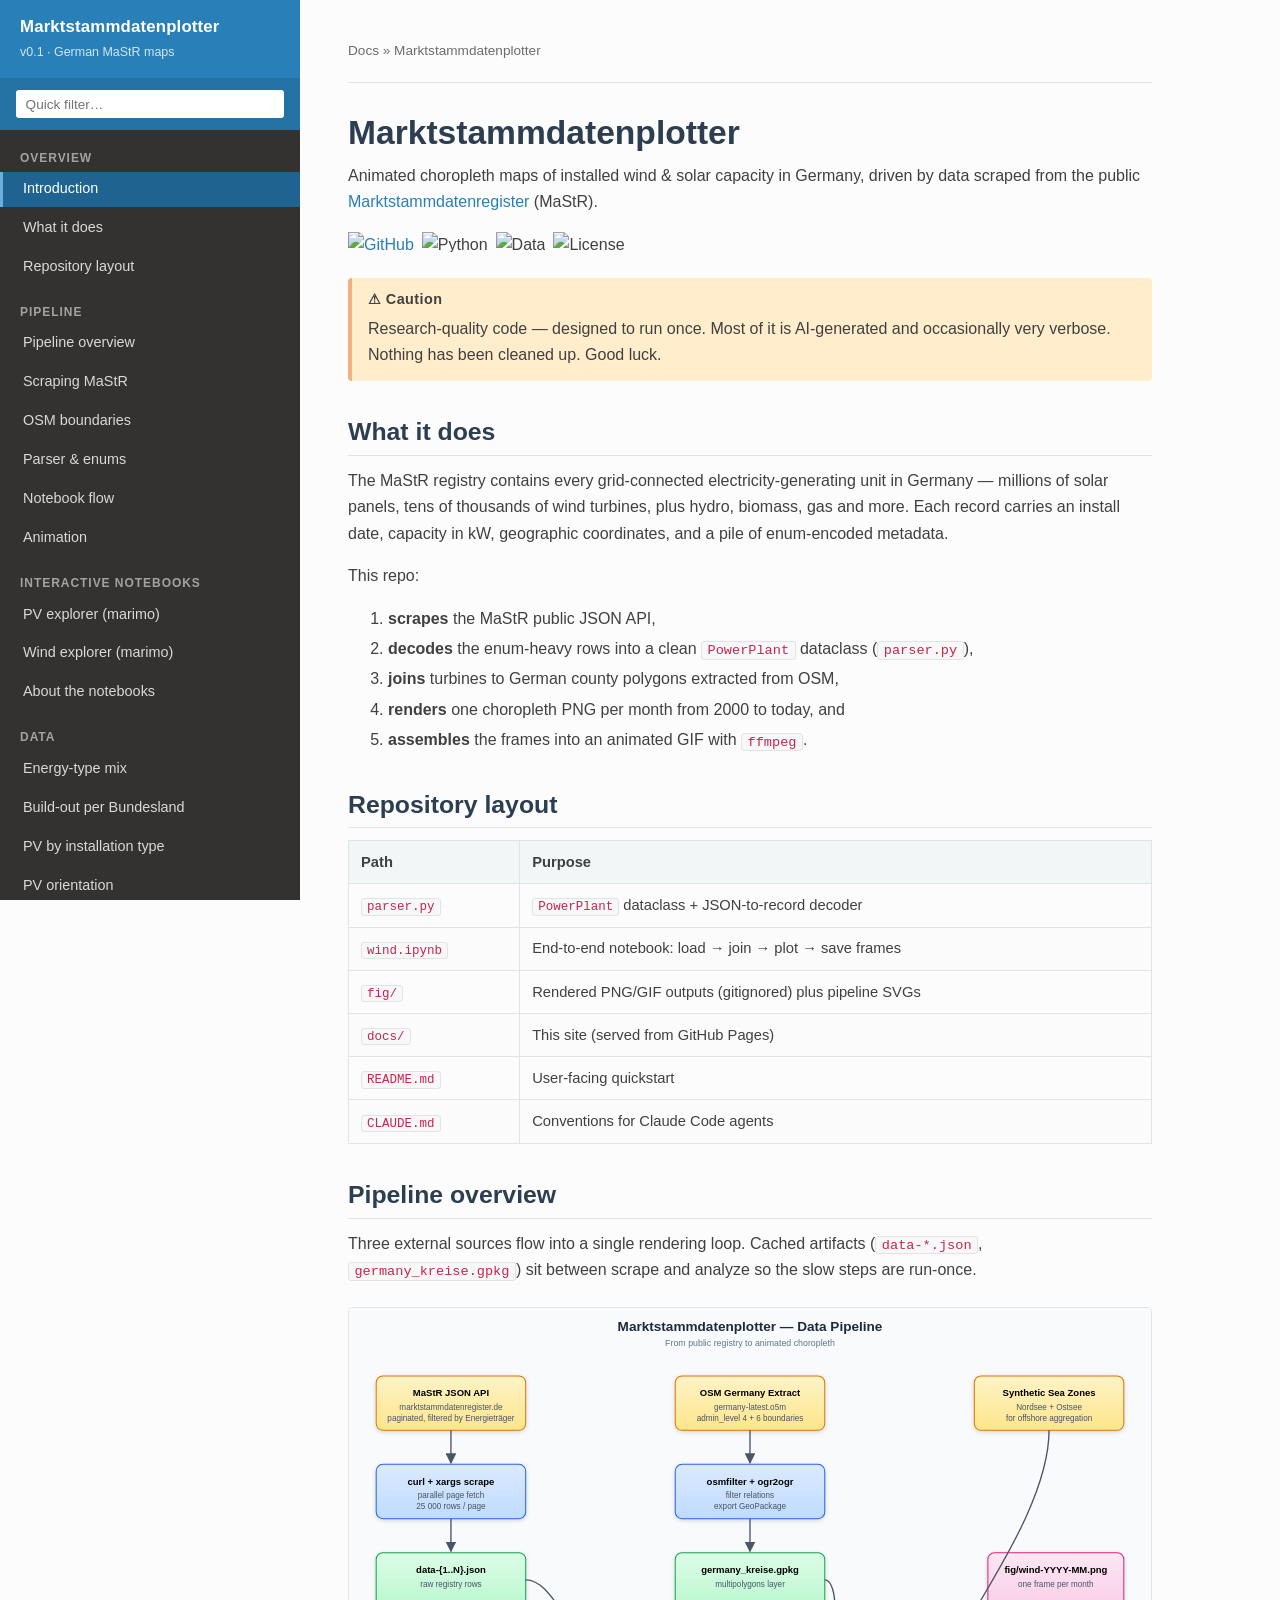
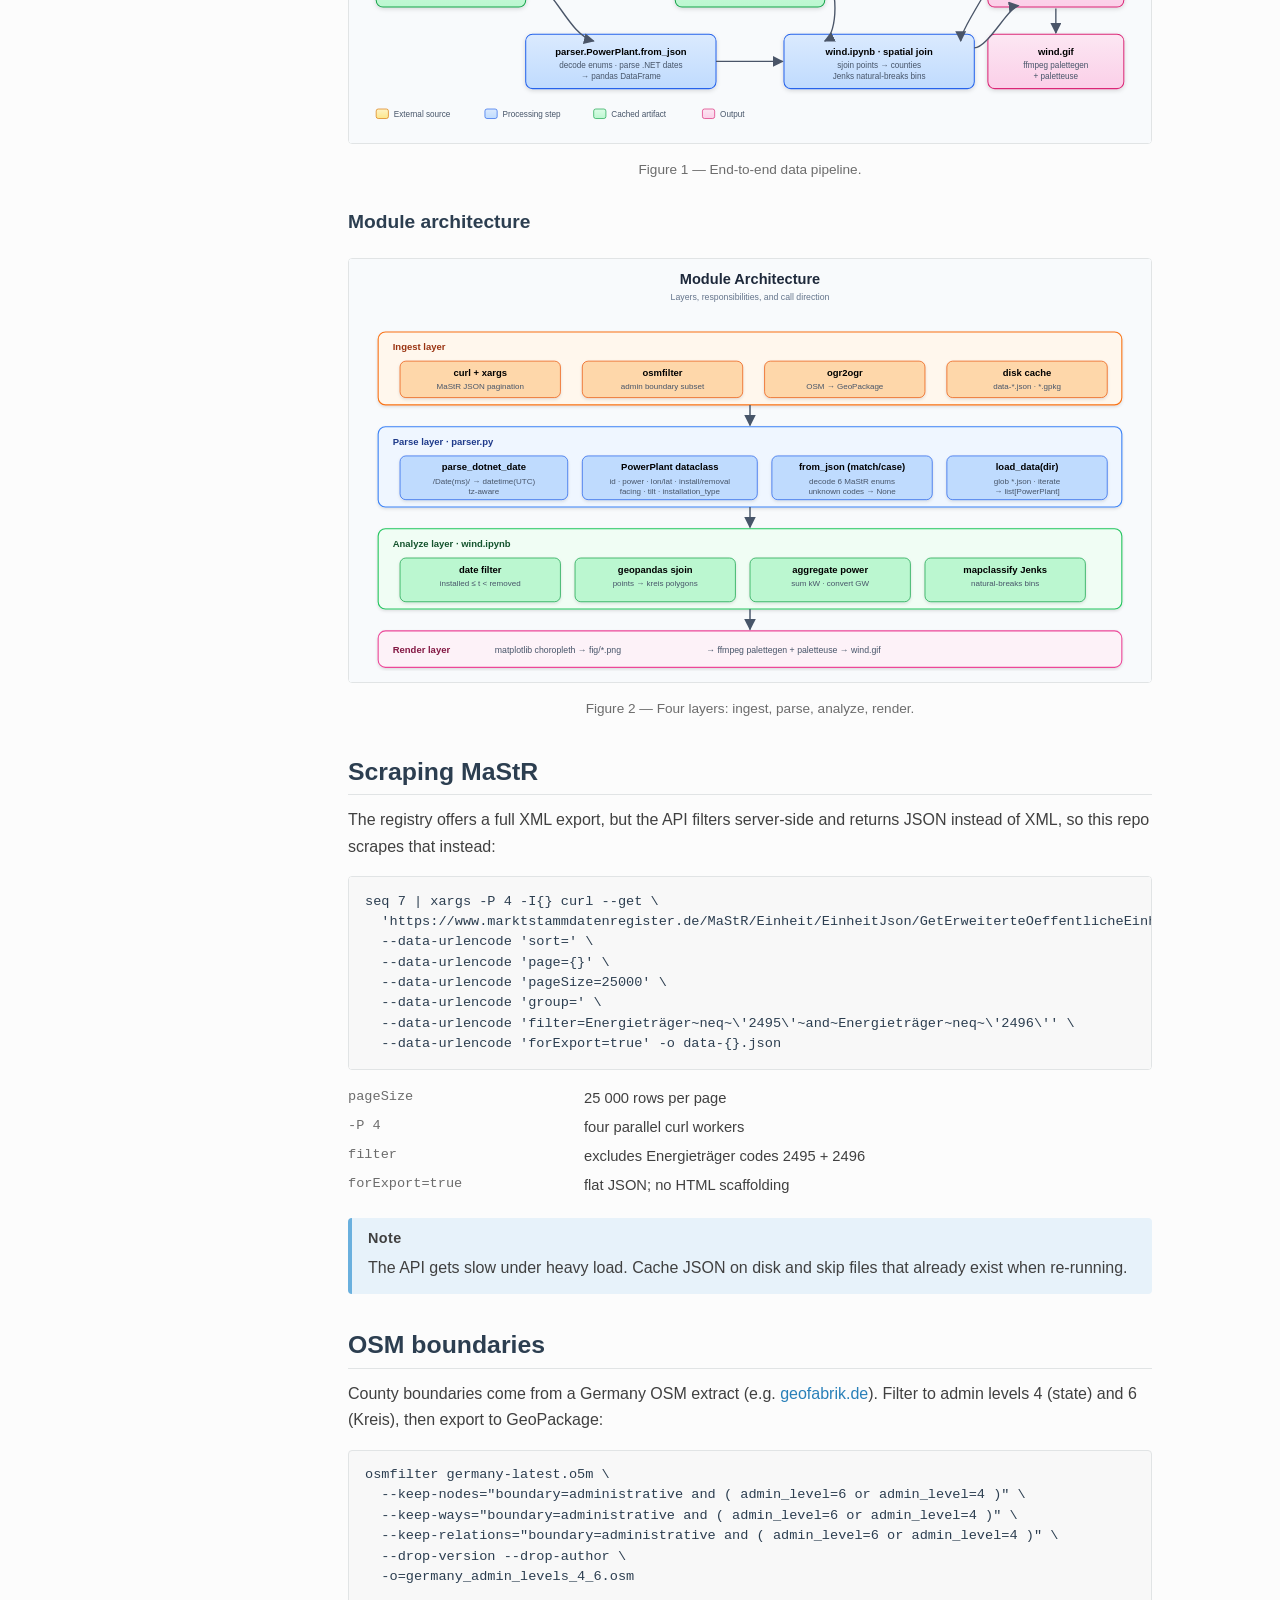
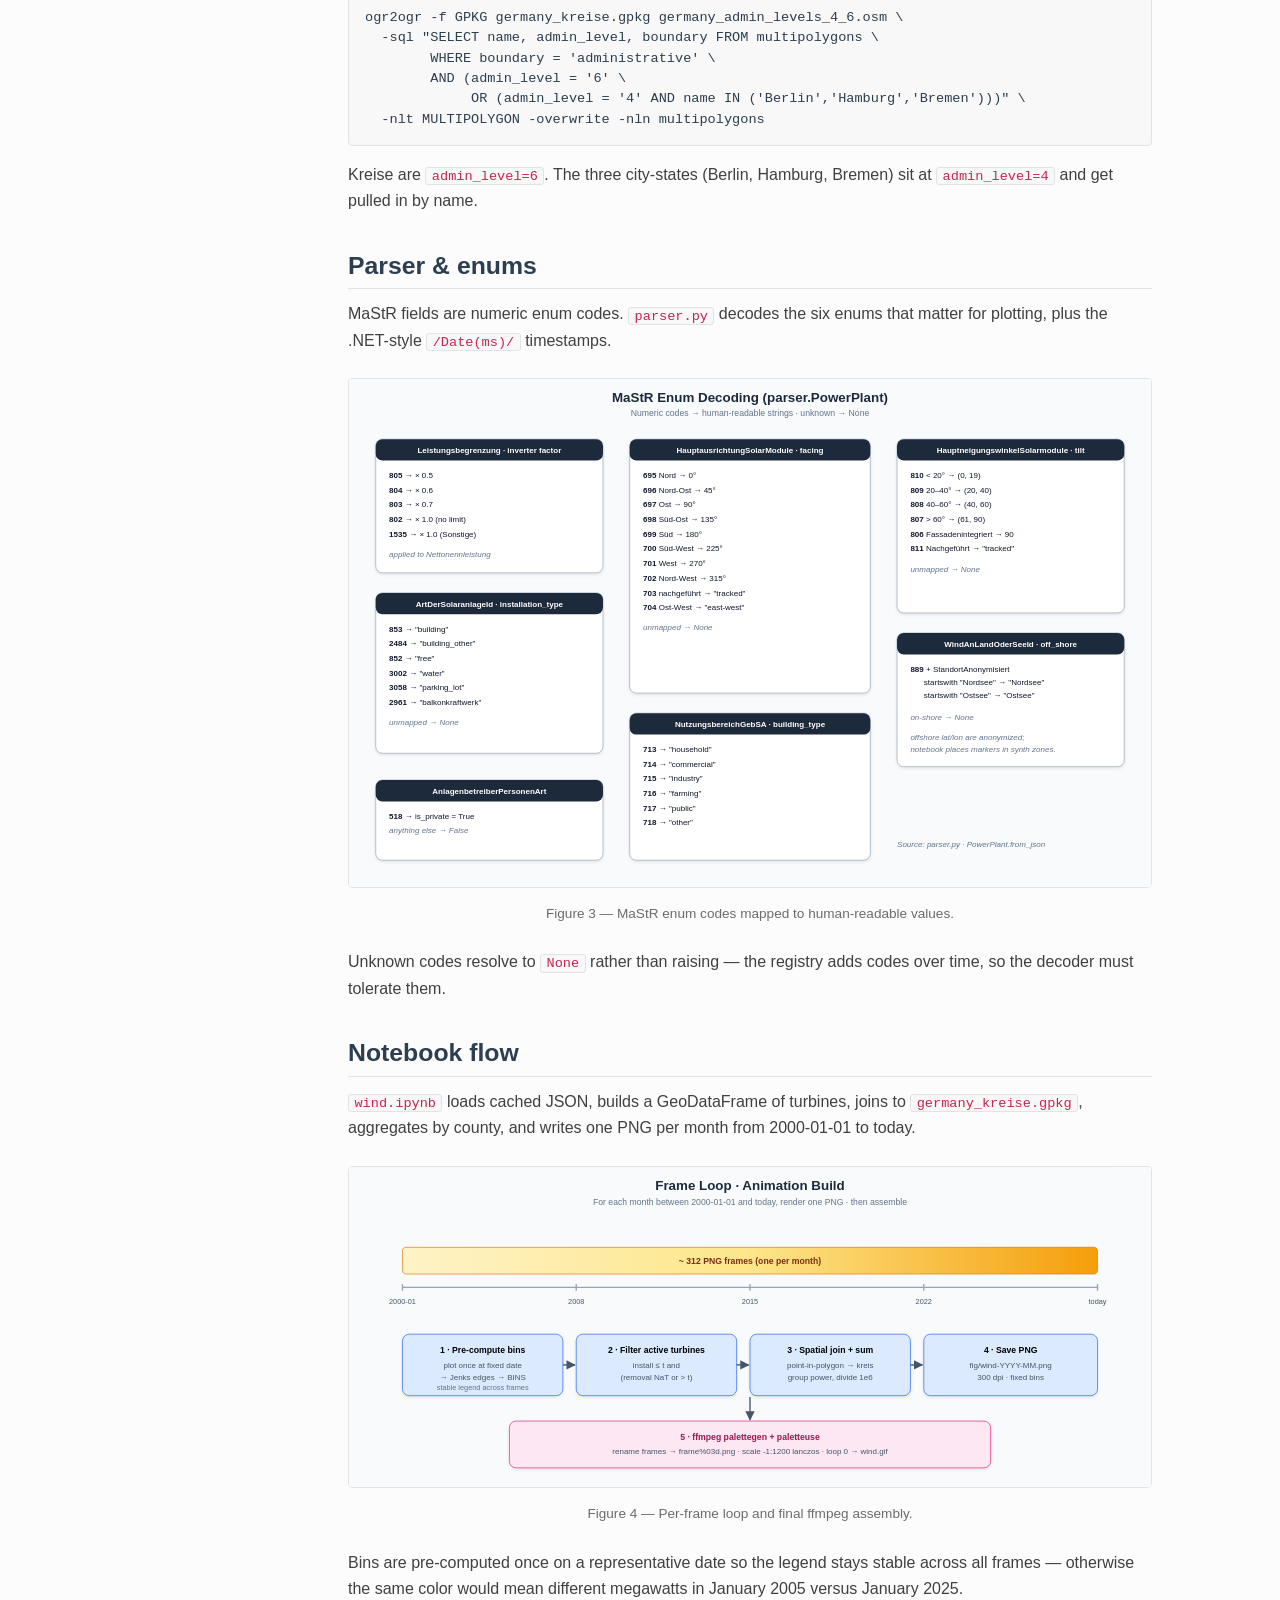
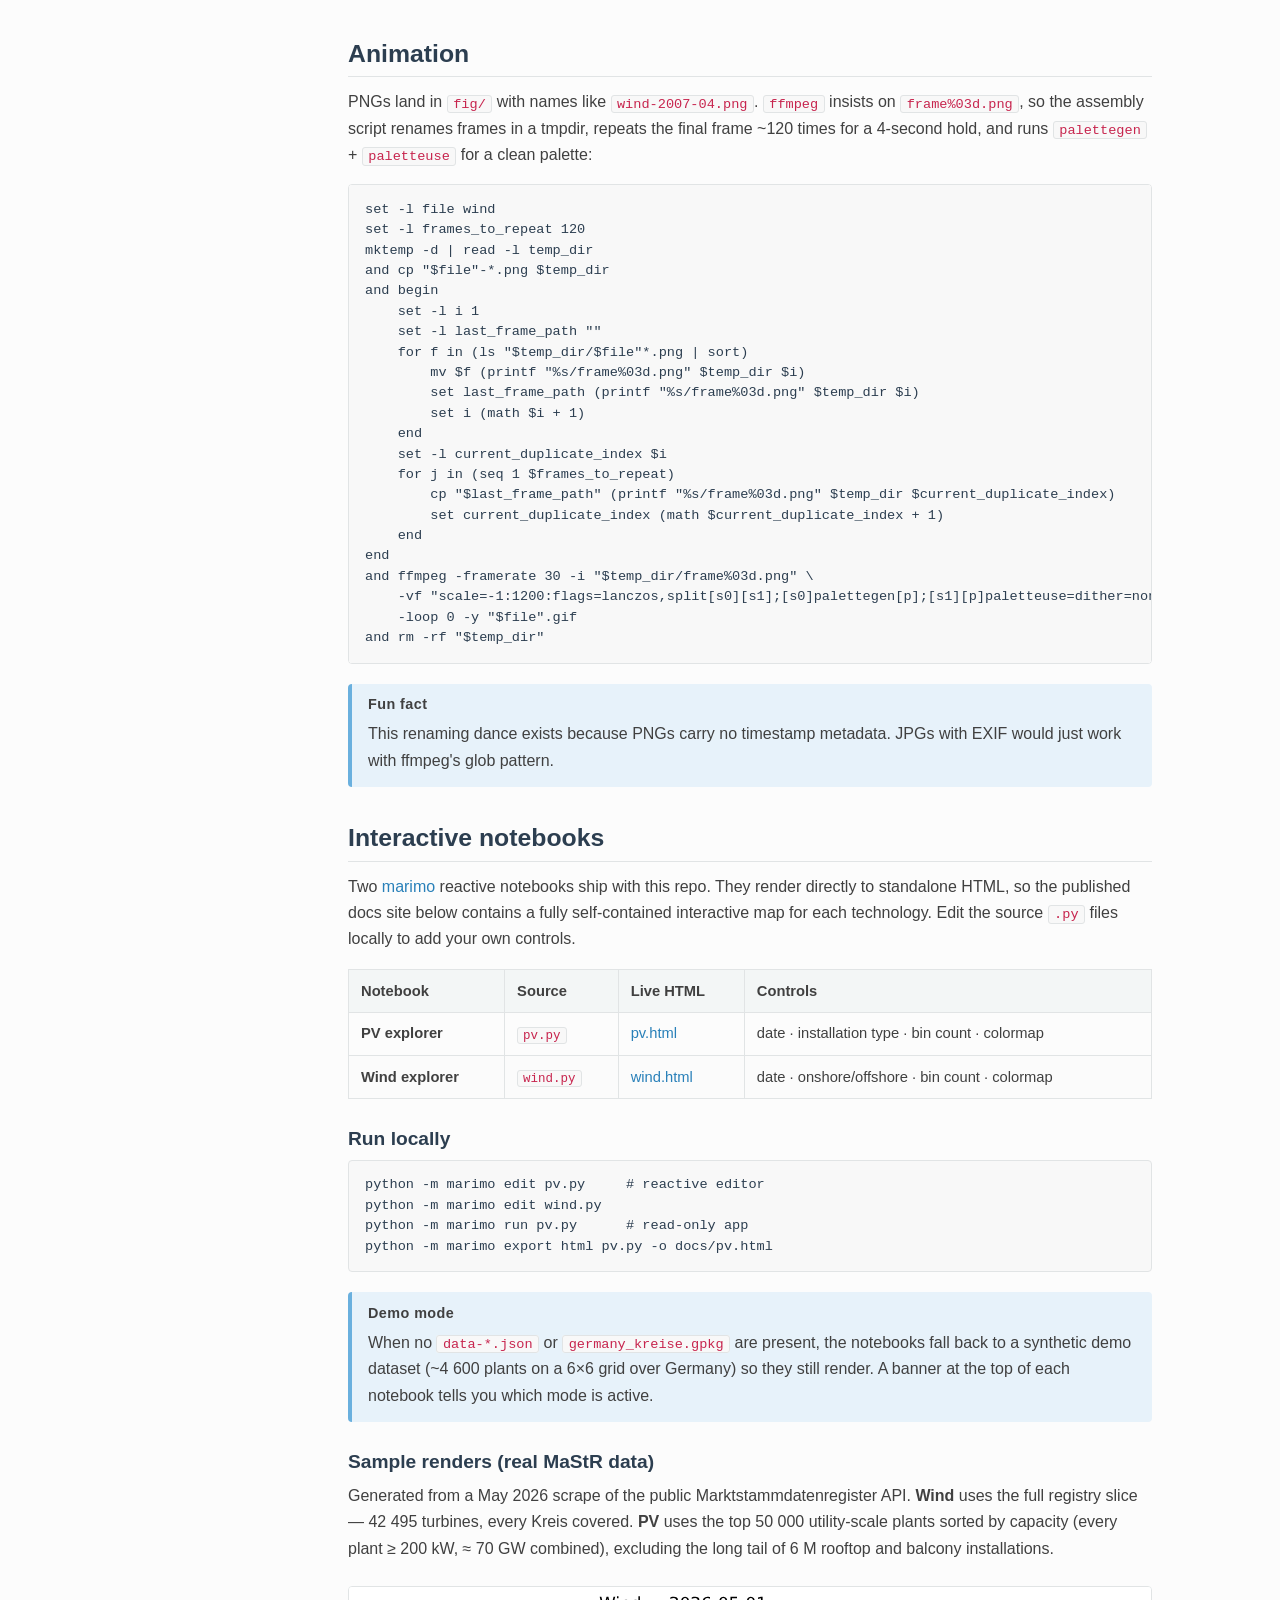
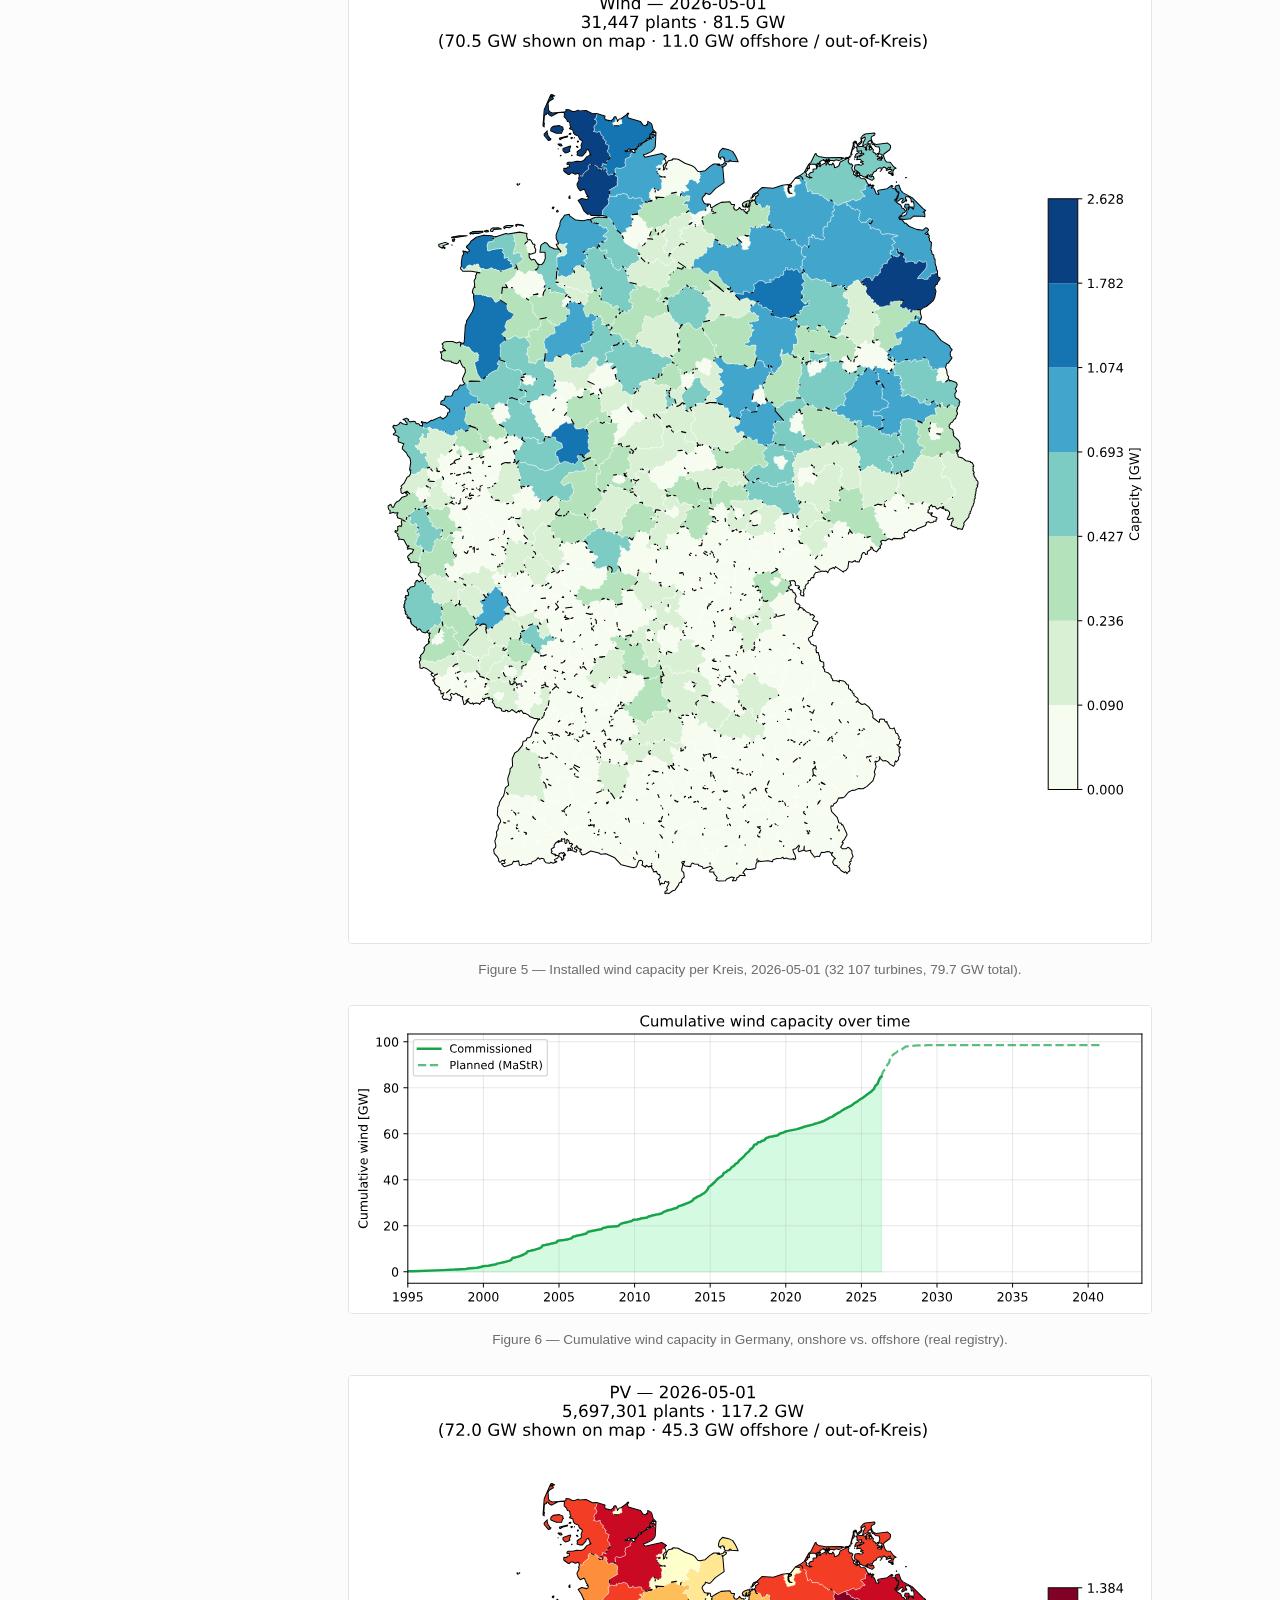
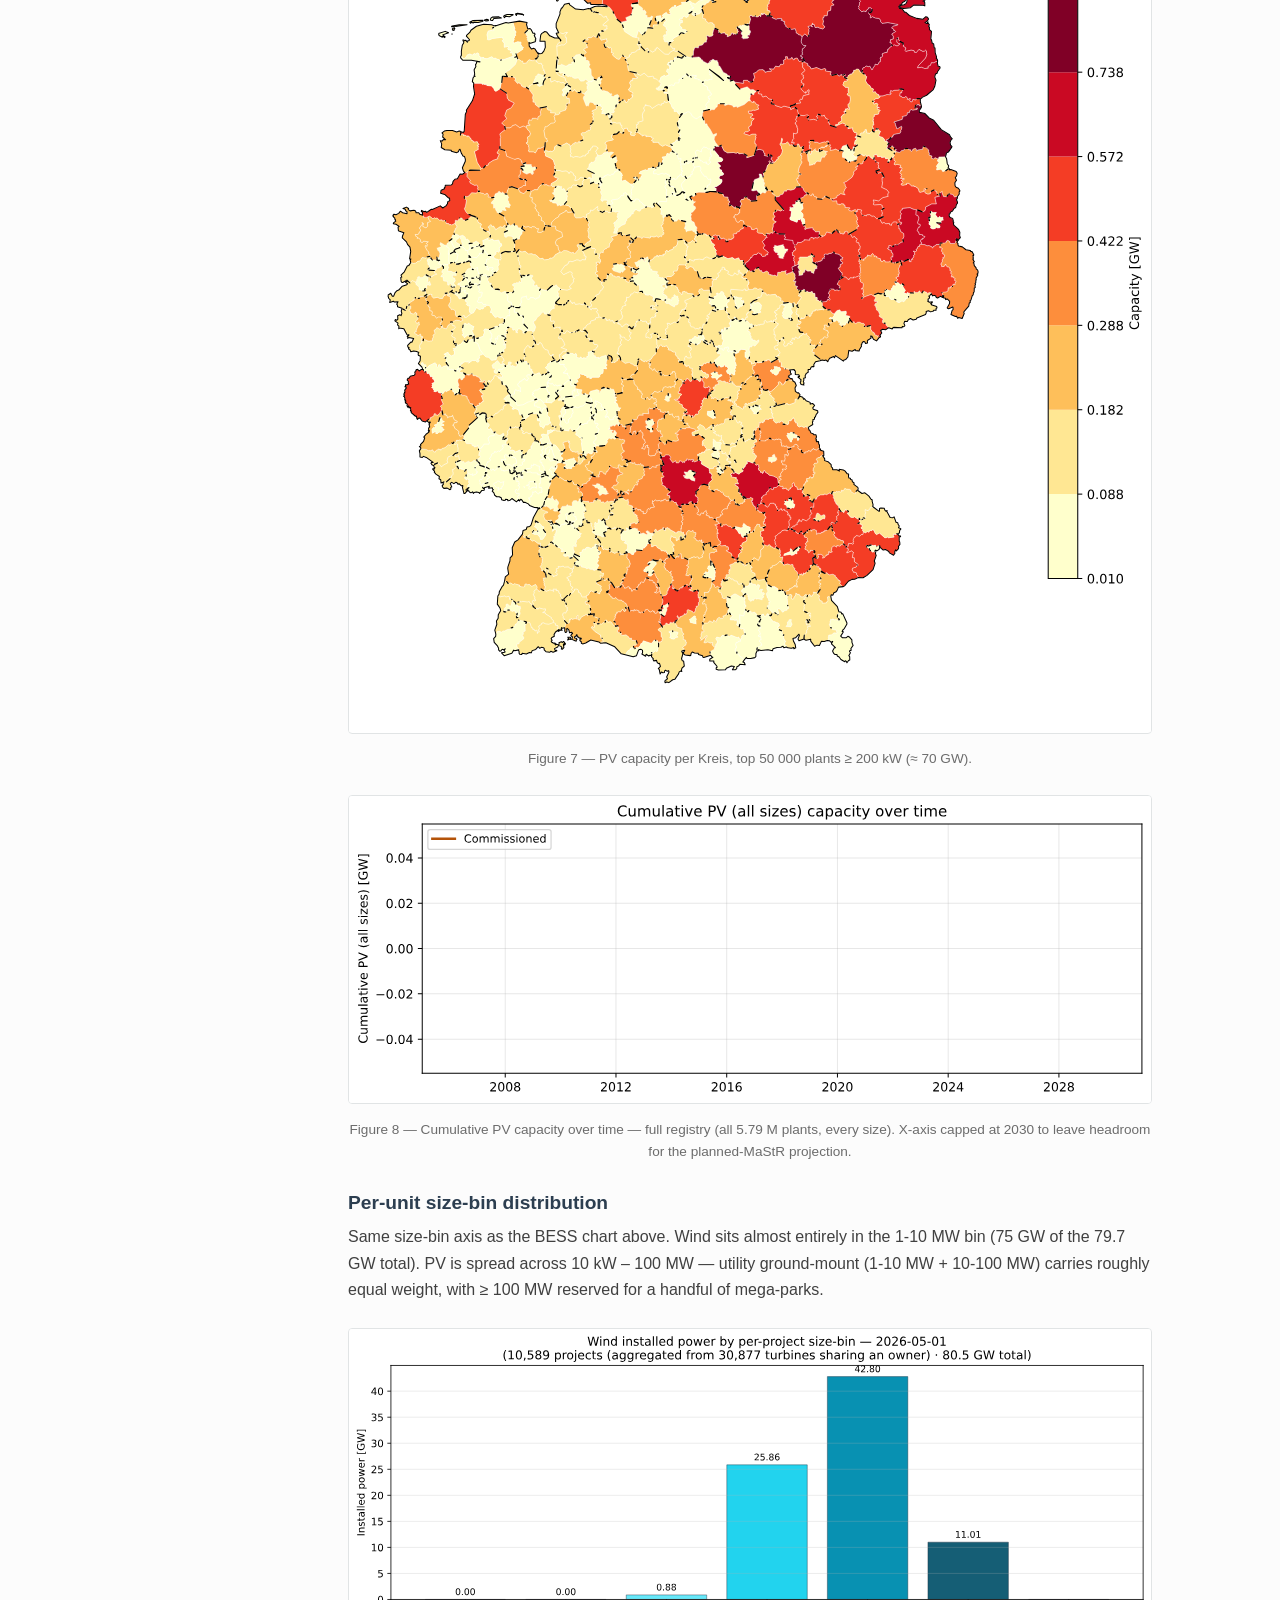
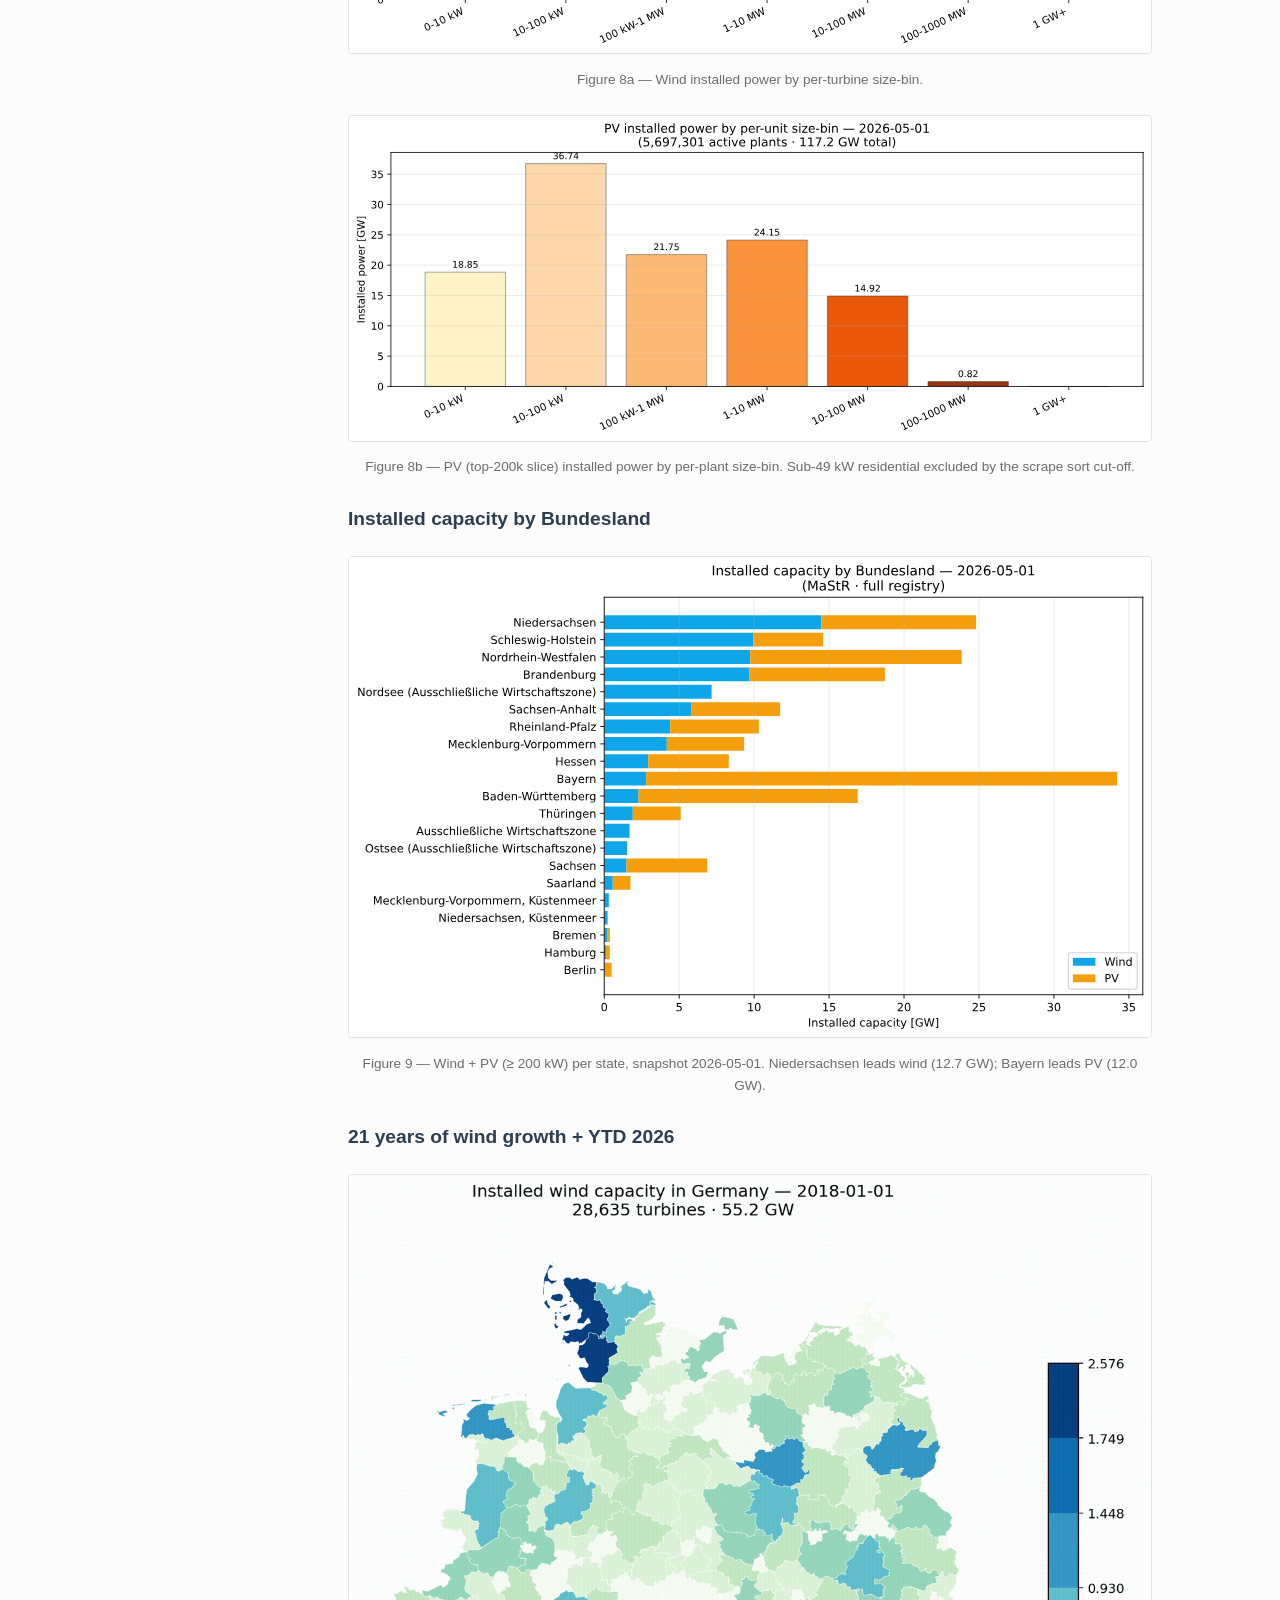
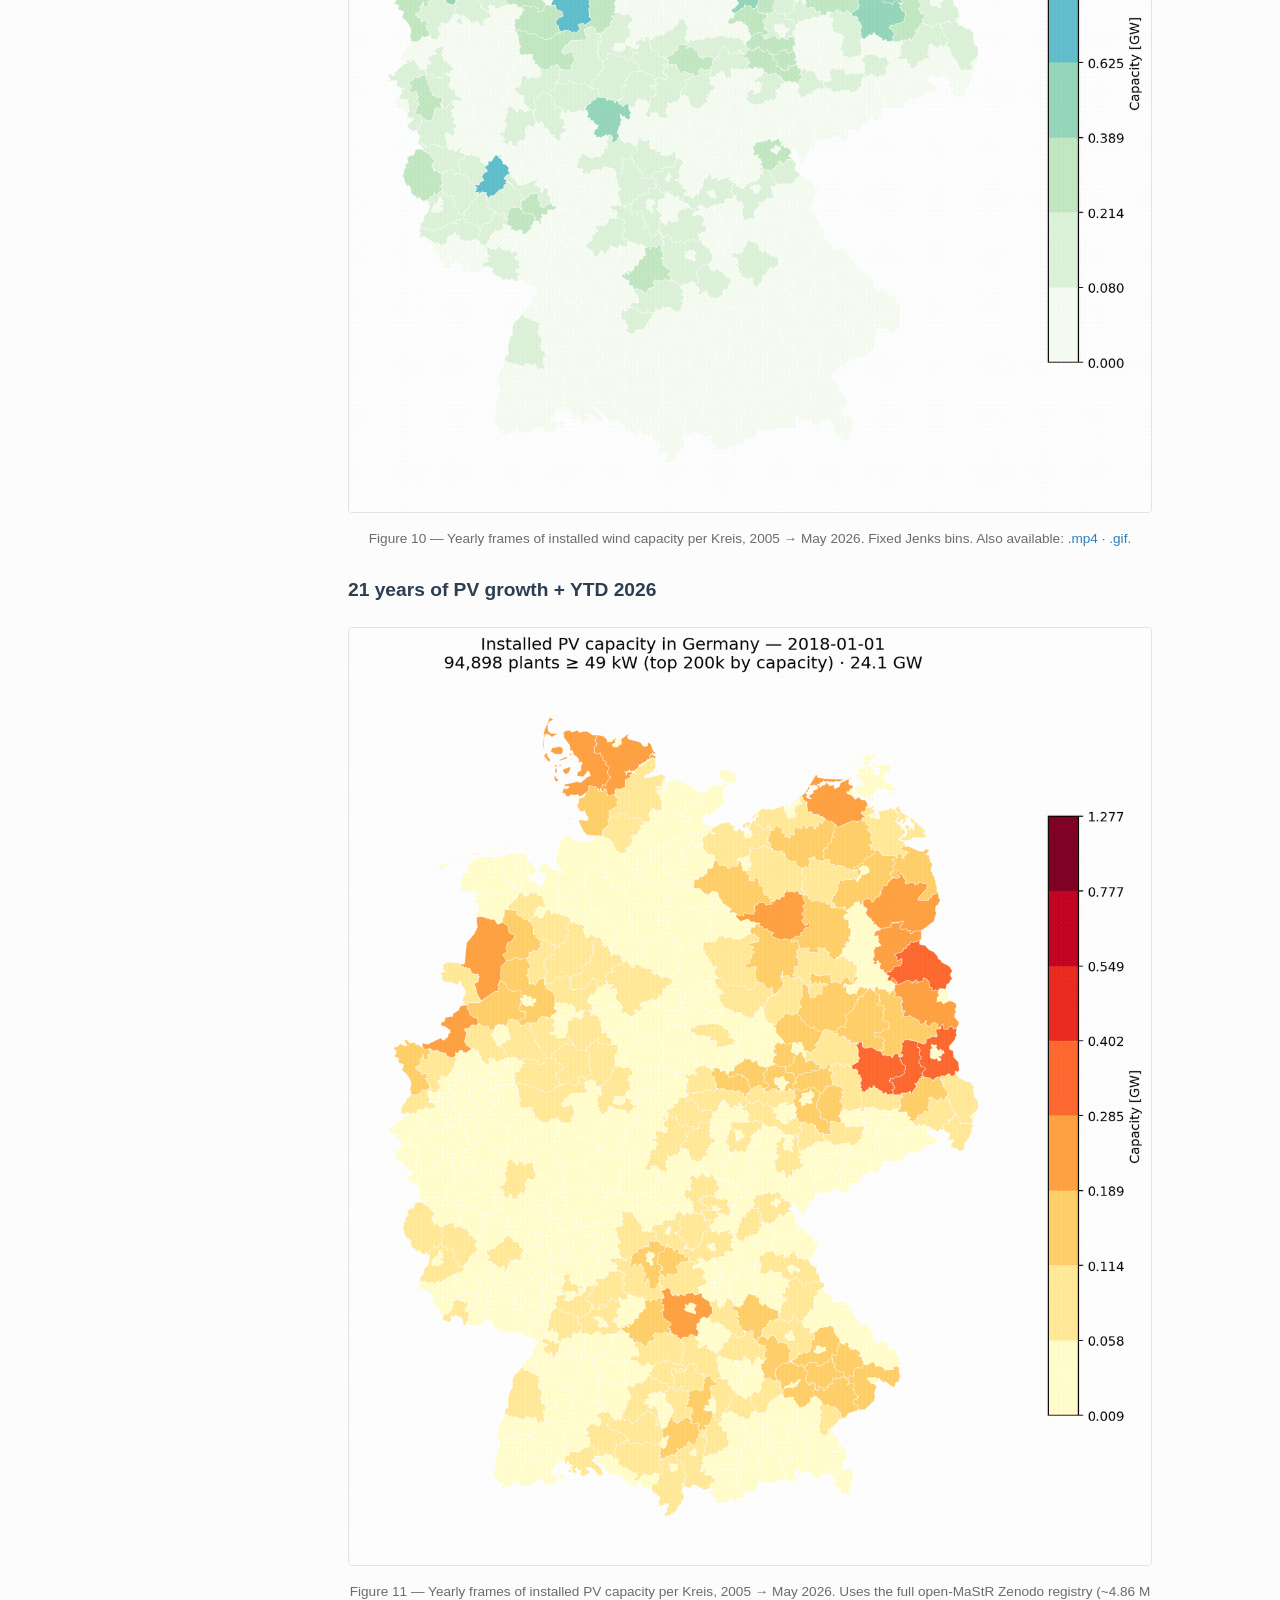
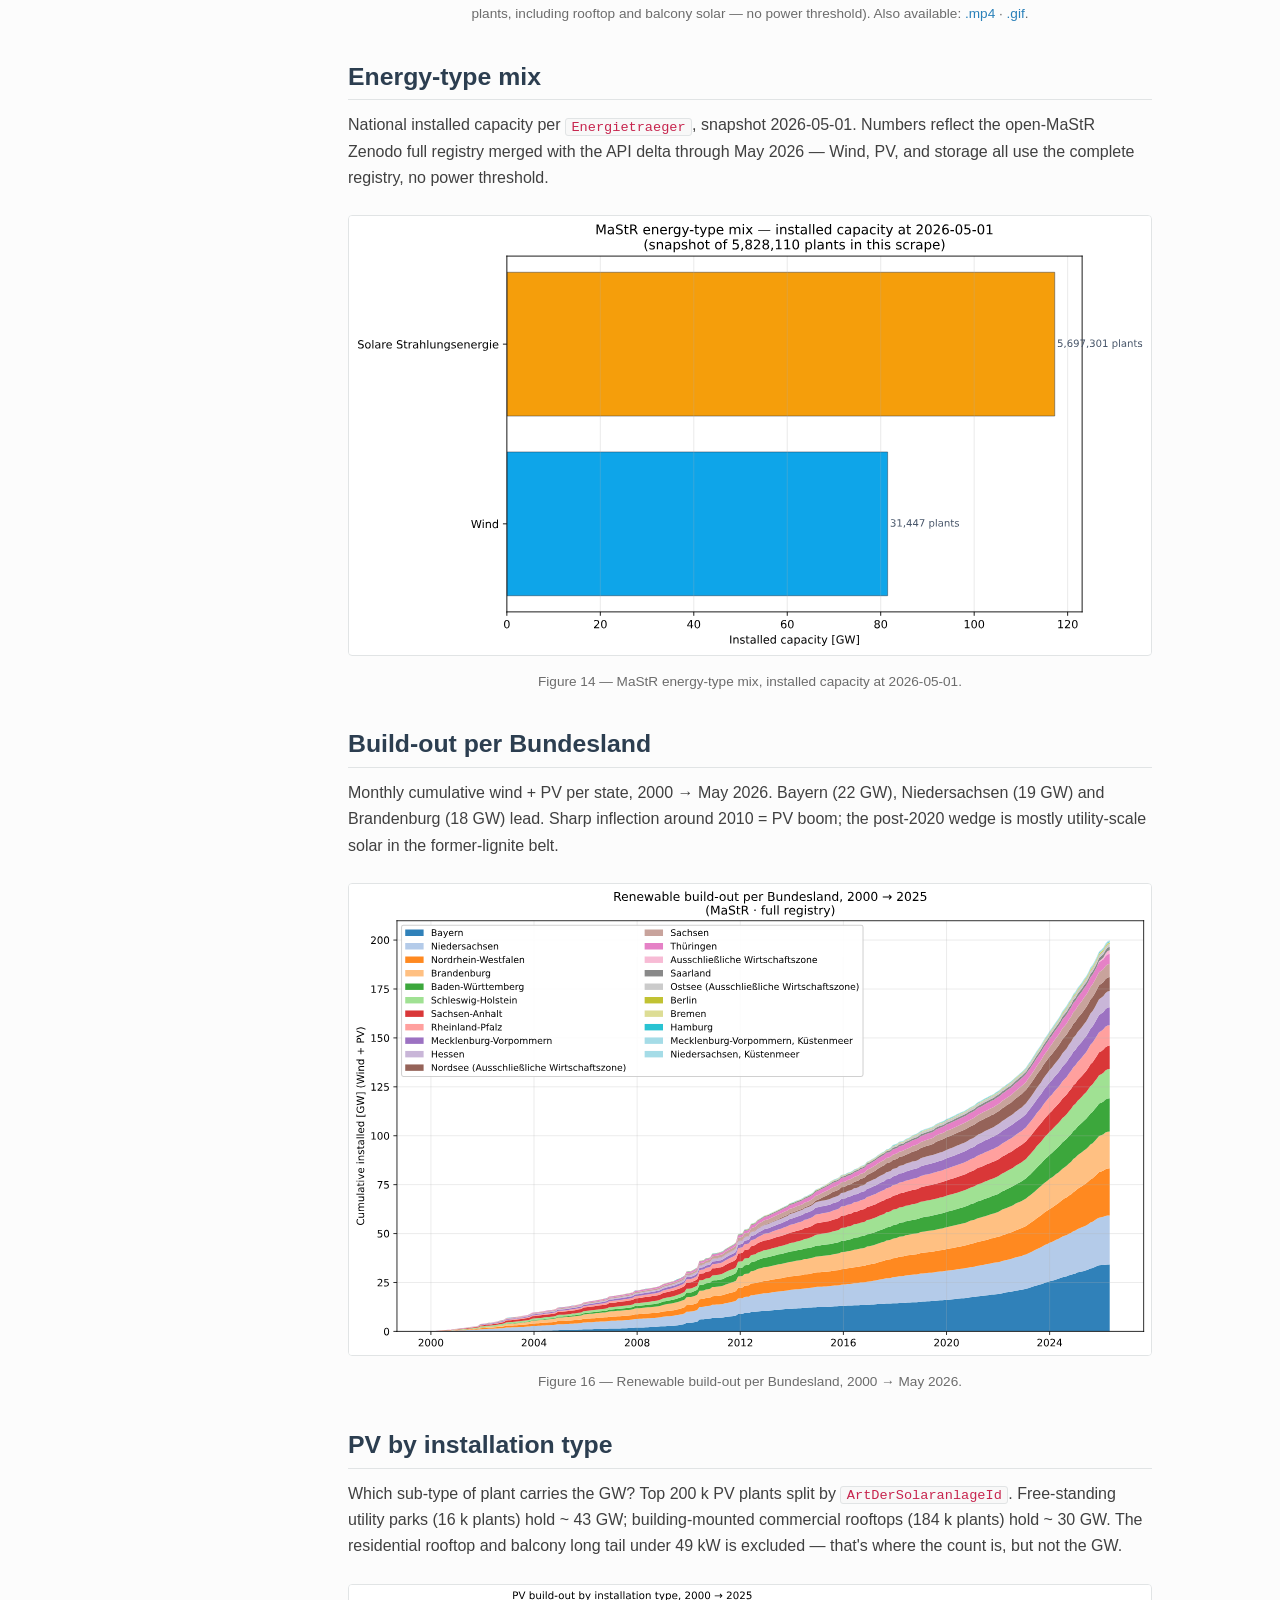
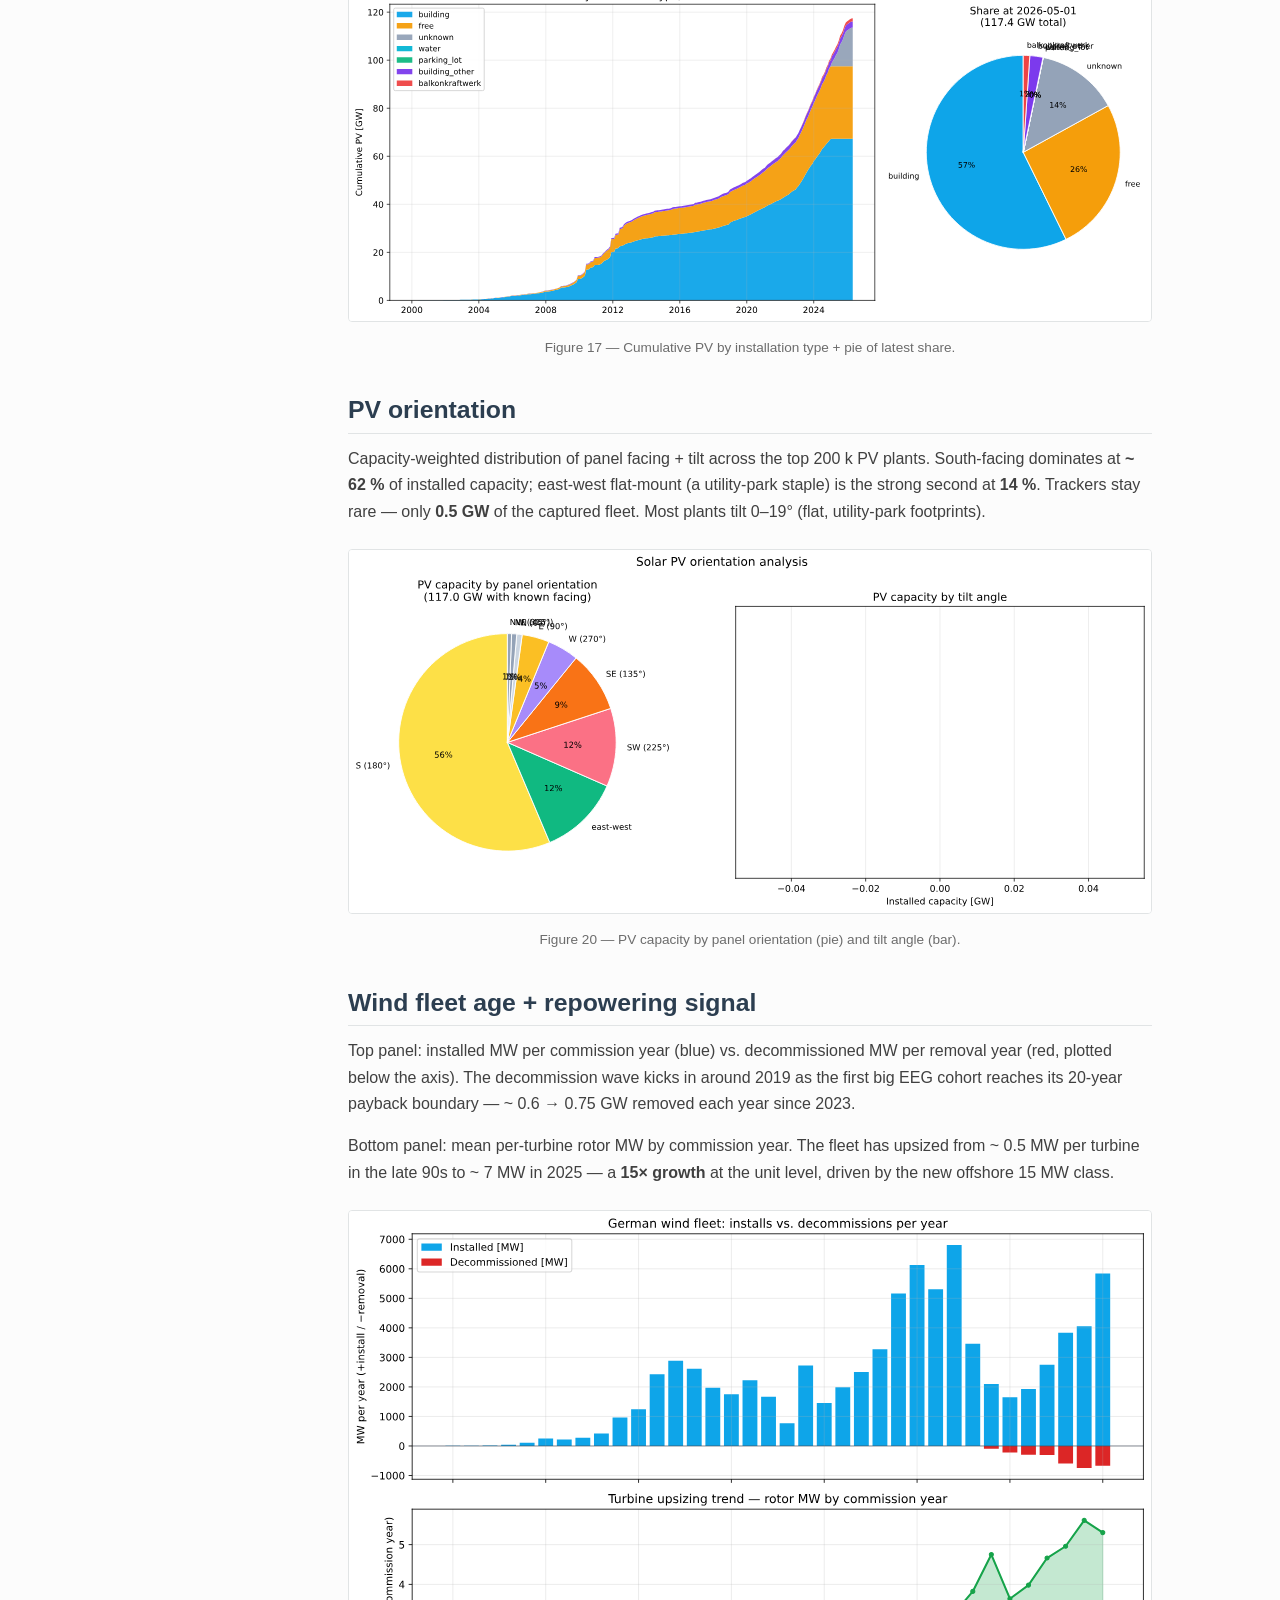
==== commit 664a73a0: "Parametrize chart year ranges on SNAP.year; misc pipeline fixes - render_samples.py: replace hardcod" ====
--- a/docs/index.html
+++ b/docs/index.html
@@ -14,7 +14,7 @@
 <meta property="og:description" content="Interactive choropleth maps + animated GIFs of installed wind and solar capacity per Kreis, live from the Marktstammdatenregister.">
 <meta property="og:url" content="https://maykthewessen.github.io/marktstammdatenplotter/">
 <meta property="og:image" content="https://maykthewessen.github.io/marktstammdatenplotter/assets/wind-2005-may2026.gif">
-<meta property="og:image:alt" content="Animated map of installed wind capacity in Germany, 2005 to 2025">
+<meta property="og:image:alt" content="Animated map of installed wind capacity in Germany, 2005 to May 2026">
 <meta property="og:site_name" content="Marktstammdatenplotter">
 
 <!-- Twitter / X -->
@@ -415,7 +415,7 @@
           </video>
           <figcaption>
             Figure 10 — Yearly frames of installed wind capacity per Kreis,
-            2005 → 2025, plus a final May-2026 YTD snapshot. Fixed Jenks bins.
+            2005 → May 2026. Fixed Jenks bins.
             Also available:
             <a href="assets/wind-2005-may2026.mp4">.mp4</a> ·
             <a href="assets/wind-2005-may2026.gif">.gif</a>.
@@ -432,10 +432,9 @@
           </video>
           <figcaption>
             Figure 11 — Yearly frames of installed PV capacity per Kreis,
-            2005 → 2025, plus a final May-2026 YTD snapshot. Covers the
-            200 000 largest plants (≥ 49 kW, ≈ 73 GW). Rooftop / balcony
-            long tail under 49 kW is excluded — capturing it would need
-            24 GB of JSON. Also available:
+            2005 → May 2026. Uses the full open-MaStR Zenodo registry
+            (~4.86 M plants, including rooftop and balcony solar — no
+            power threshold). Also available:
             <a href="assets/pv-2005-may2026.mp4">.mp4</a> ·
             <a href="assets/pv-2005-may2026.gif">.gif</a>.
           </figcaption>
@@ -446,10 +445,9 @@
         <h2>Energy-type mix</h2>
         <p>
           National installed capacity per <code>Energietraeger</code>,
-          snapshot 2026-05-01. Numbers reflect this scrape (Wind: full
-          registry; PV: top 200 k by capacity; everything else: full
-          non-PV slice). True PV total is ~98 GW; this chart shows the
-          73 GW captured by the ≥ 49 kW slice.
+          snapshot 2026-05-01. Numbers reflect the open-MaStR Zenodo full
+          registry merged with the API delta through May 2026 — Wind, PV,
+          and storage all use the complete registry, no power threshold.
         </p>
         <figure>
           <object type="image/svg+xml" data="assets/sample-energy-mix.svg" aria-label="Energy-type mix"></object>
@@ -460,14 +458,14 @@
       <section id="state-ramp">
         <h2>Build-out per Bundesland</h2>
         <p>
-          Monthly cumulative wind + PV ≥ 49 kW per state, 2000 → 2025.
+          Monthly cumulative wind + PV per state, 2000 → May 2026.
           Bayern (22 GW), Niedersachsen (19 GW) and Brandenburg (18 GW) lead.
           Sharp inflection around 2010 = PV boom; the post-2020 wedge is
           mostly utility-scale solar in the former-lignite belt.
         </p>
         <figure>
           <object type="image/svg+xml" data="assets/sample-state-ramp.svg" aria-label="Per-Bundesland ramp"></object>
-          <figcaption>Figure 16 — Renewable build-out per Bundesland, 2000 → 2025.</figcaption>
+          <figcaption>Figure 16 — Renewable build-out per Bundesland, 2000 → May 2026.</figcaption>
         </figure>
       </section>
 
@@ -632,16 +630,16 @@
         <h3>21 years of battery + storage growth</h3>
         <figure>
           <video autoplay loop muted playsinline preload="metadata"
-                 poster="assets/bess-2005-may2026.gif"
+                 poster="assets/bess-2017-may2026.gif"
                  style="max-width:100%;border:1px solid var(--rtd-border);border-radius:4px;background:#fff;">
-            <source src="assets/bess-2005-may2026.mp4" type="video/mp4">
-            <img src="assets/bess-2005-may2026.gif" alt="BESS power per Kreis 2005 to May 2026 animation" style="max-width:100%">
+            <source src="assets/bess-2017-may2026.mp4" type="video/mp4">
+            <img src="assets/bess-2017-may2026.gif" alt="BESS power per Kreis 2017 to May 2026 animation" style="max-width:100%">
           </video>
           <figcaption>
-            Figure 30 — Yearly BESS power per Kreis, 2005 → May 2026.
+            Figure 30 — Yearly BESS power per Kreis, 2017 → May 2026.
             Also available:
-            <a href="assets/bess-2005-may2026.mp4">.mp4</a> ·
-            <a href="assets/bess-2005-may2026.gif">.gif</a>.
+            <a href="assets/bess-2017-may2026.mp4">.mp4</a> ·
+            <a href="assets/bess-2017-may2026.gif">.gif</a>.
           </figcaption>
         </figure>
       </section>
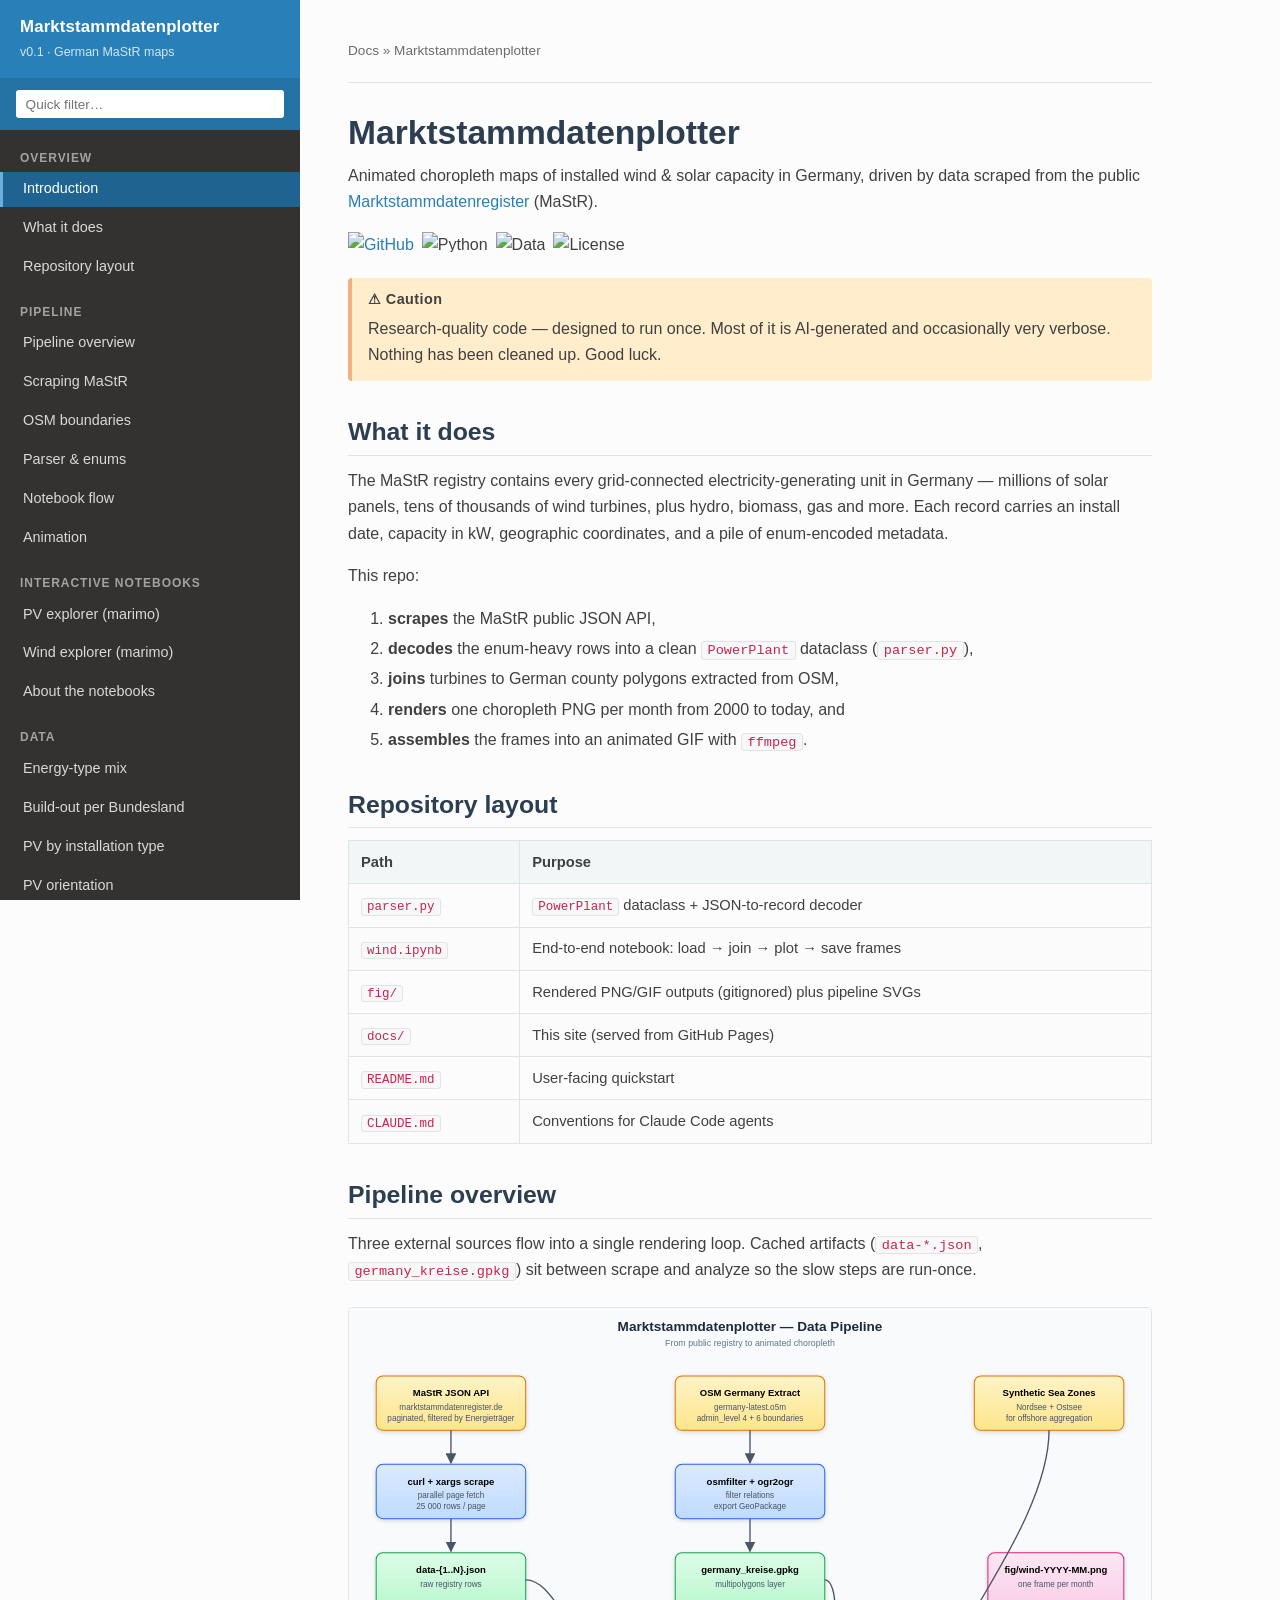
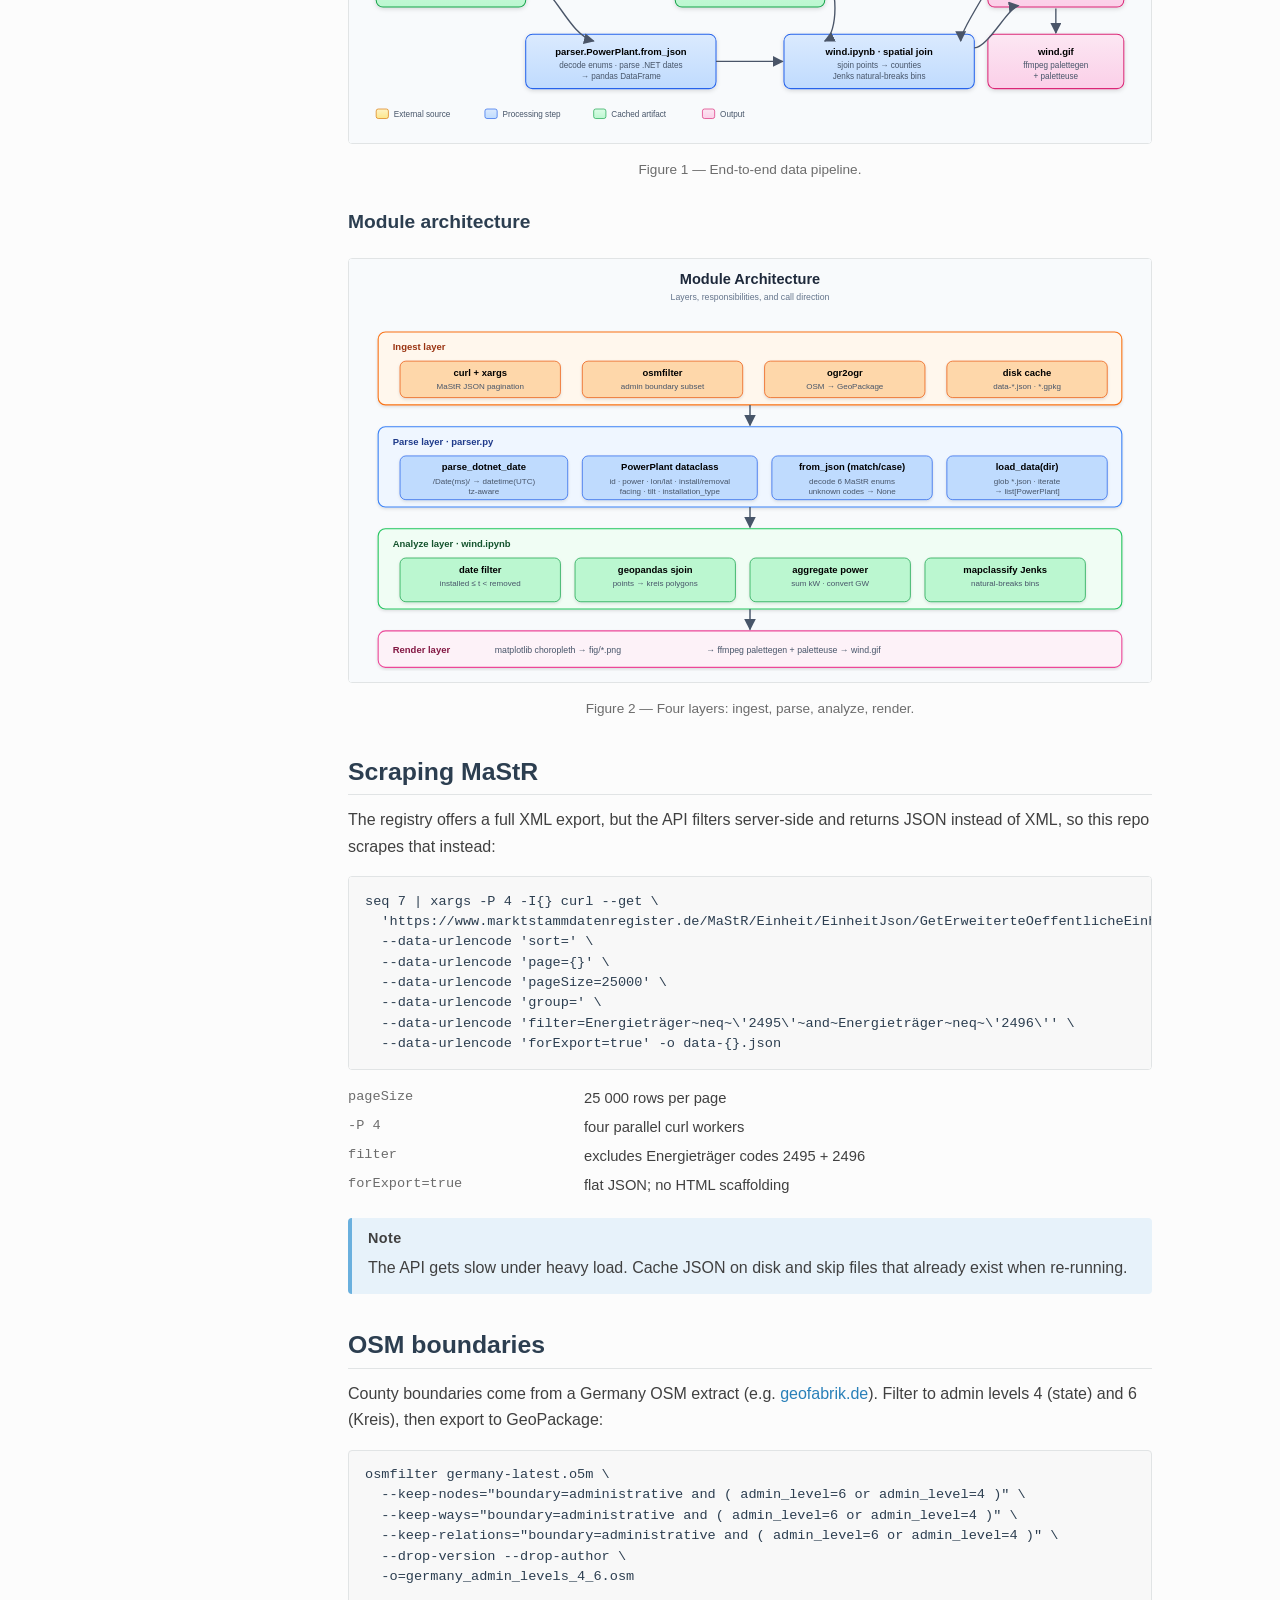
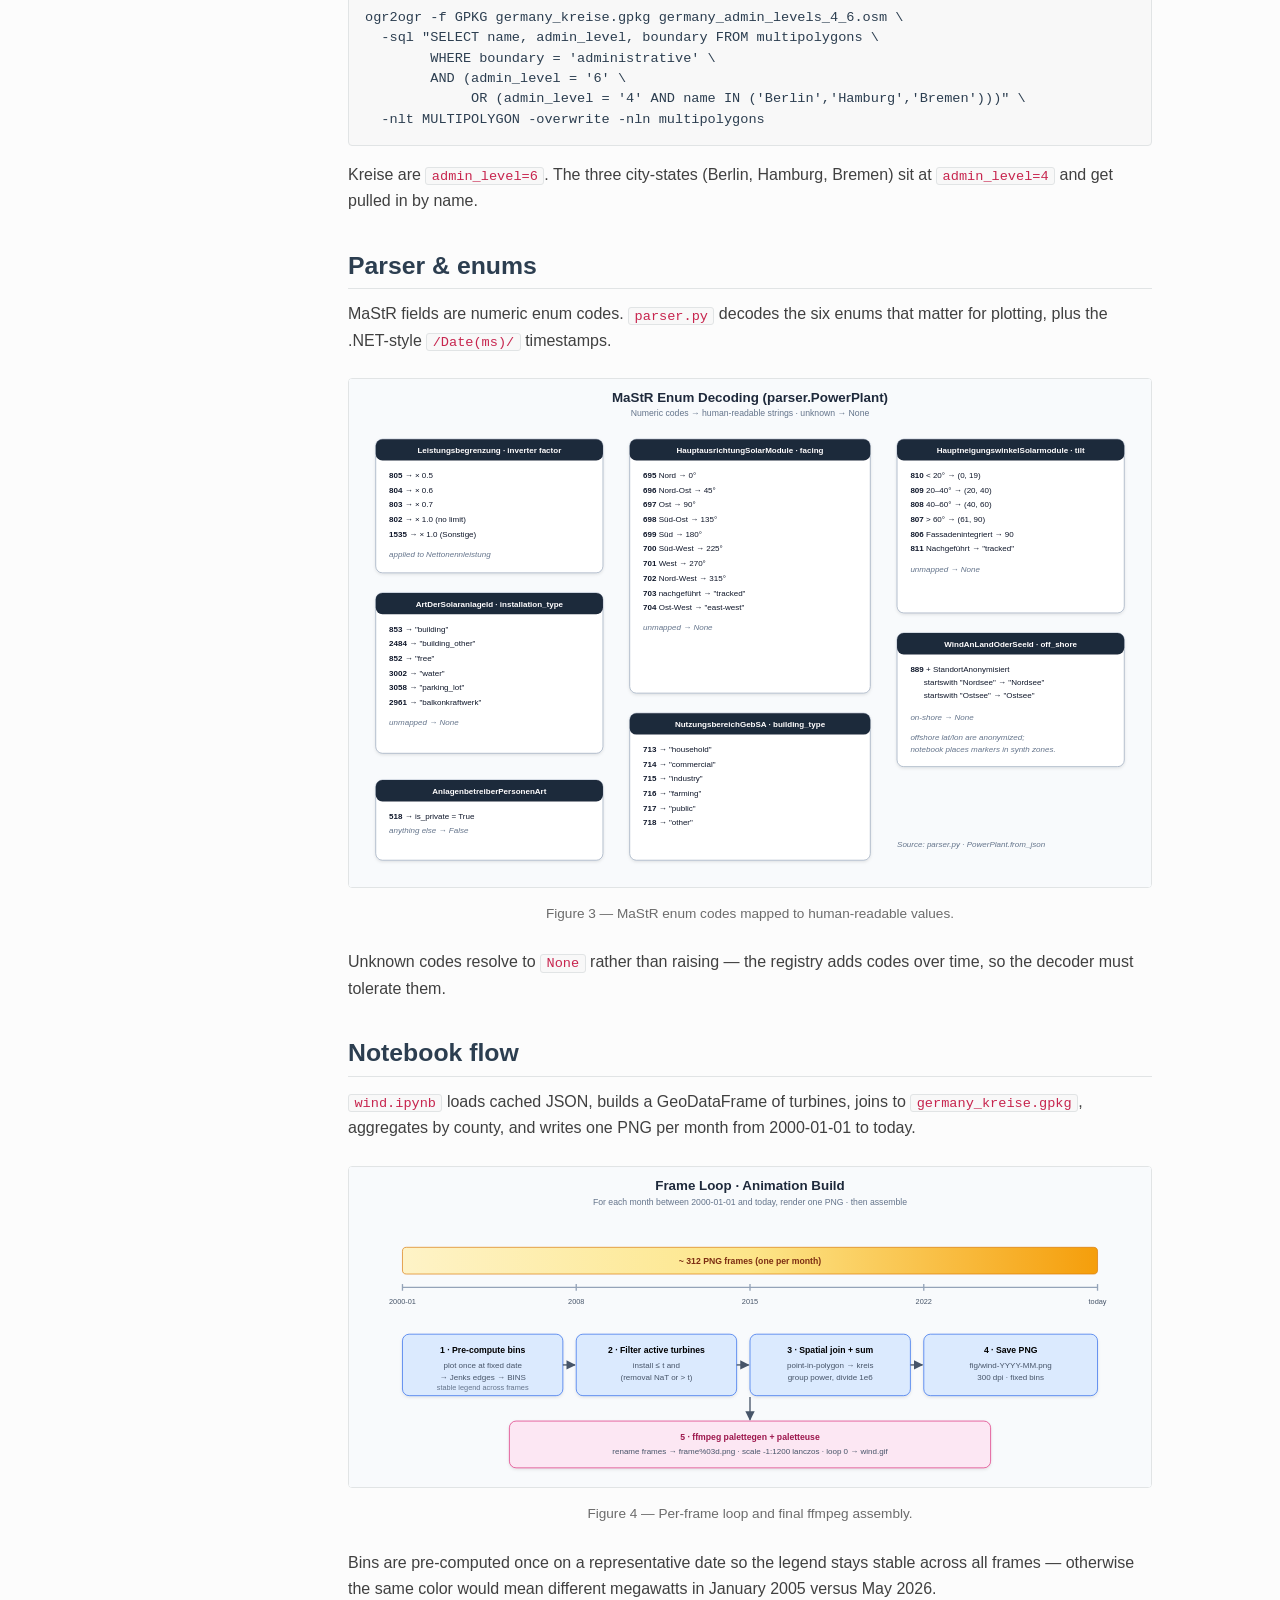
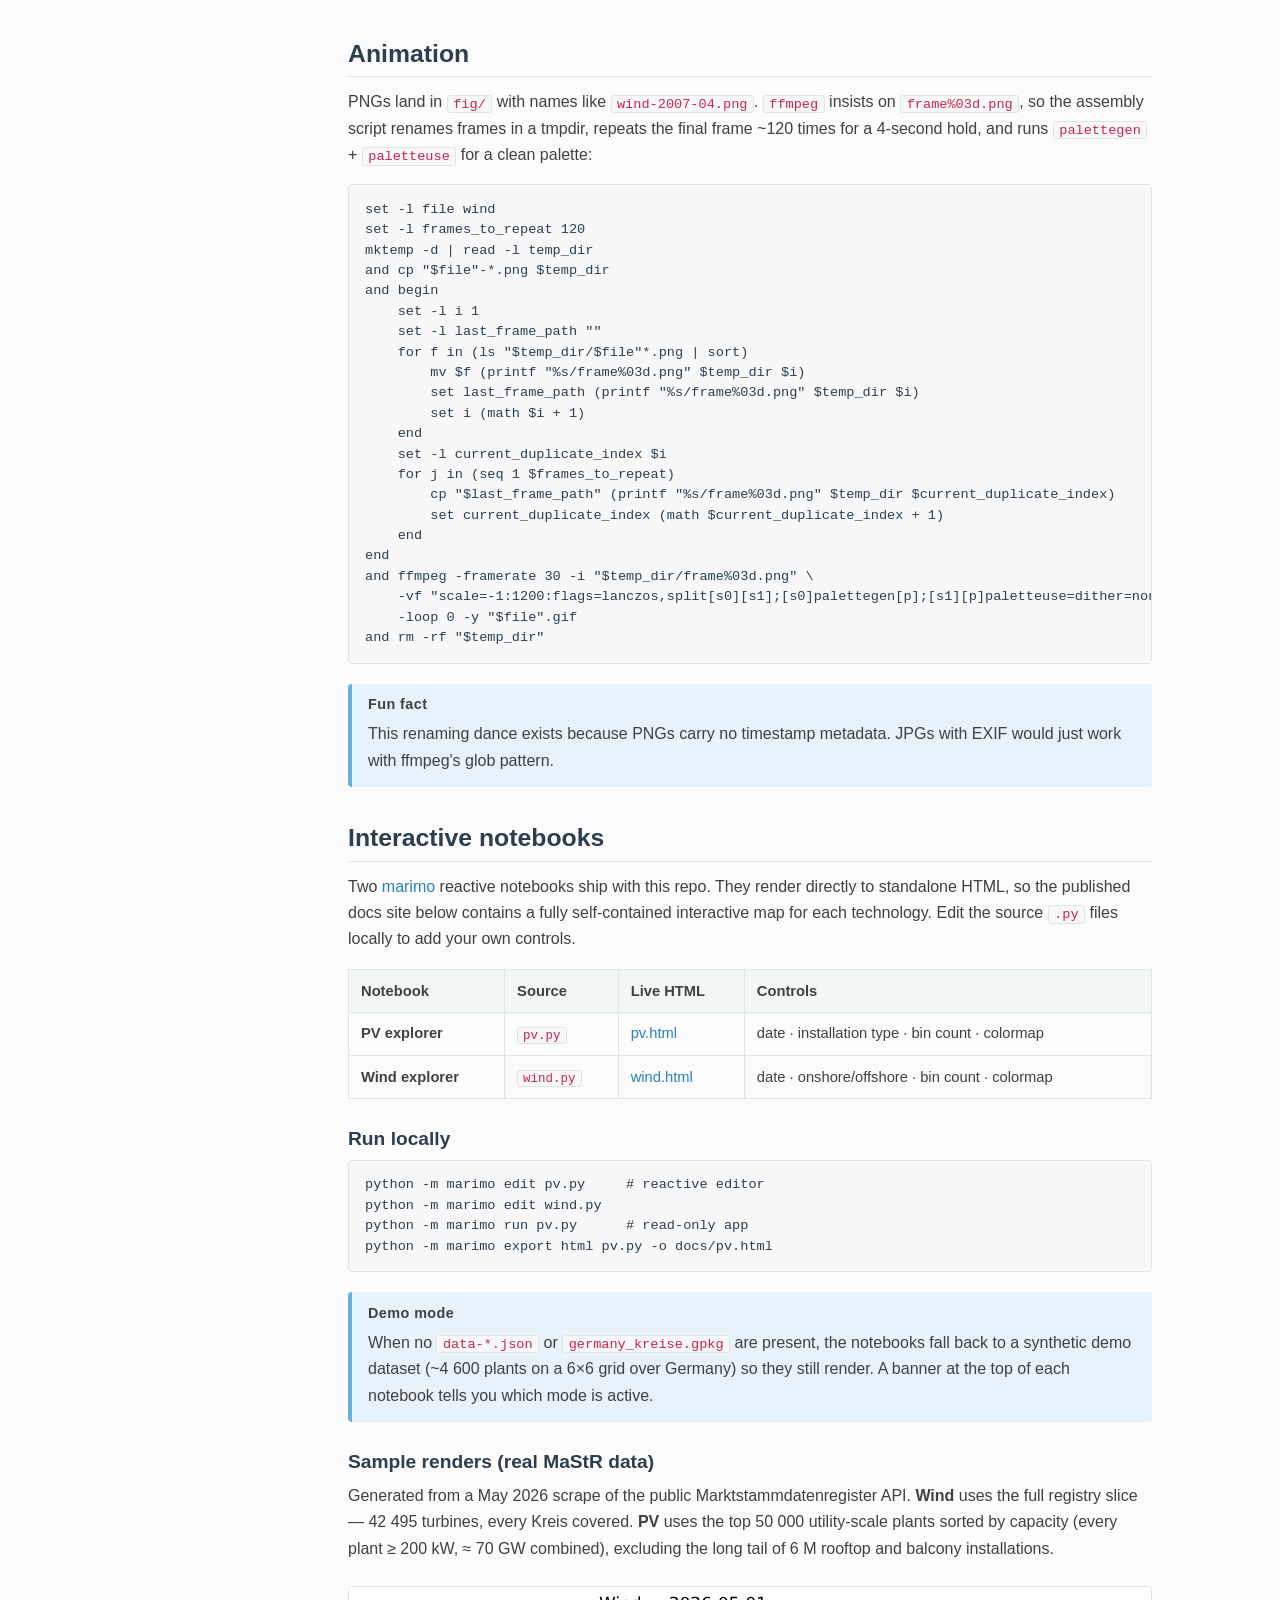
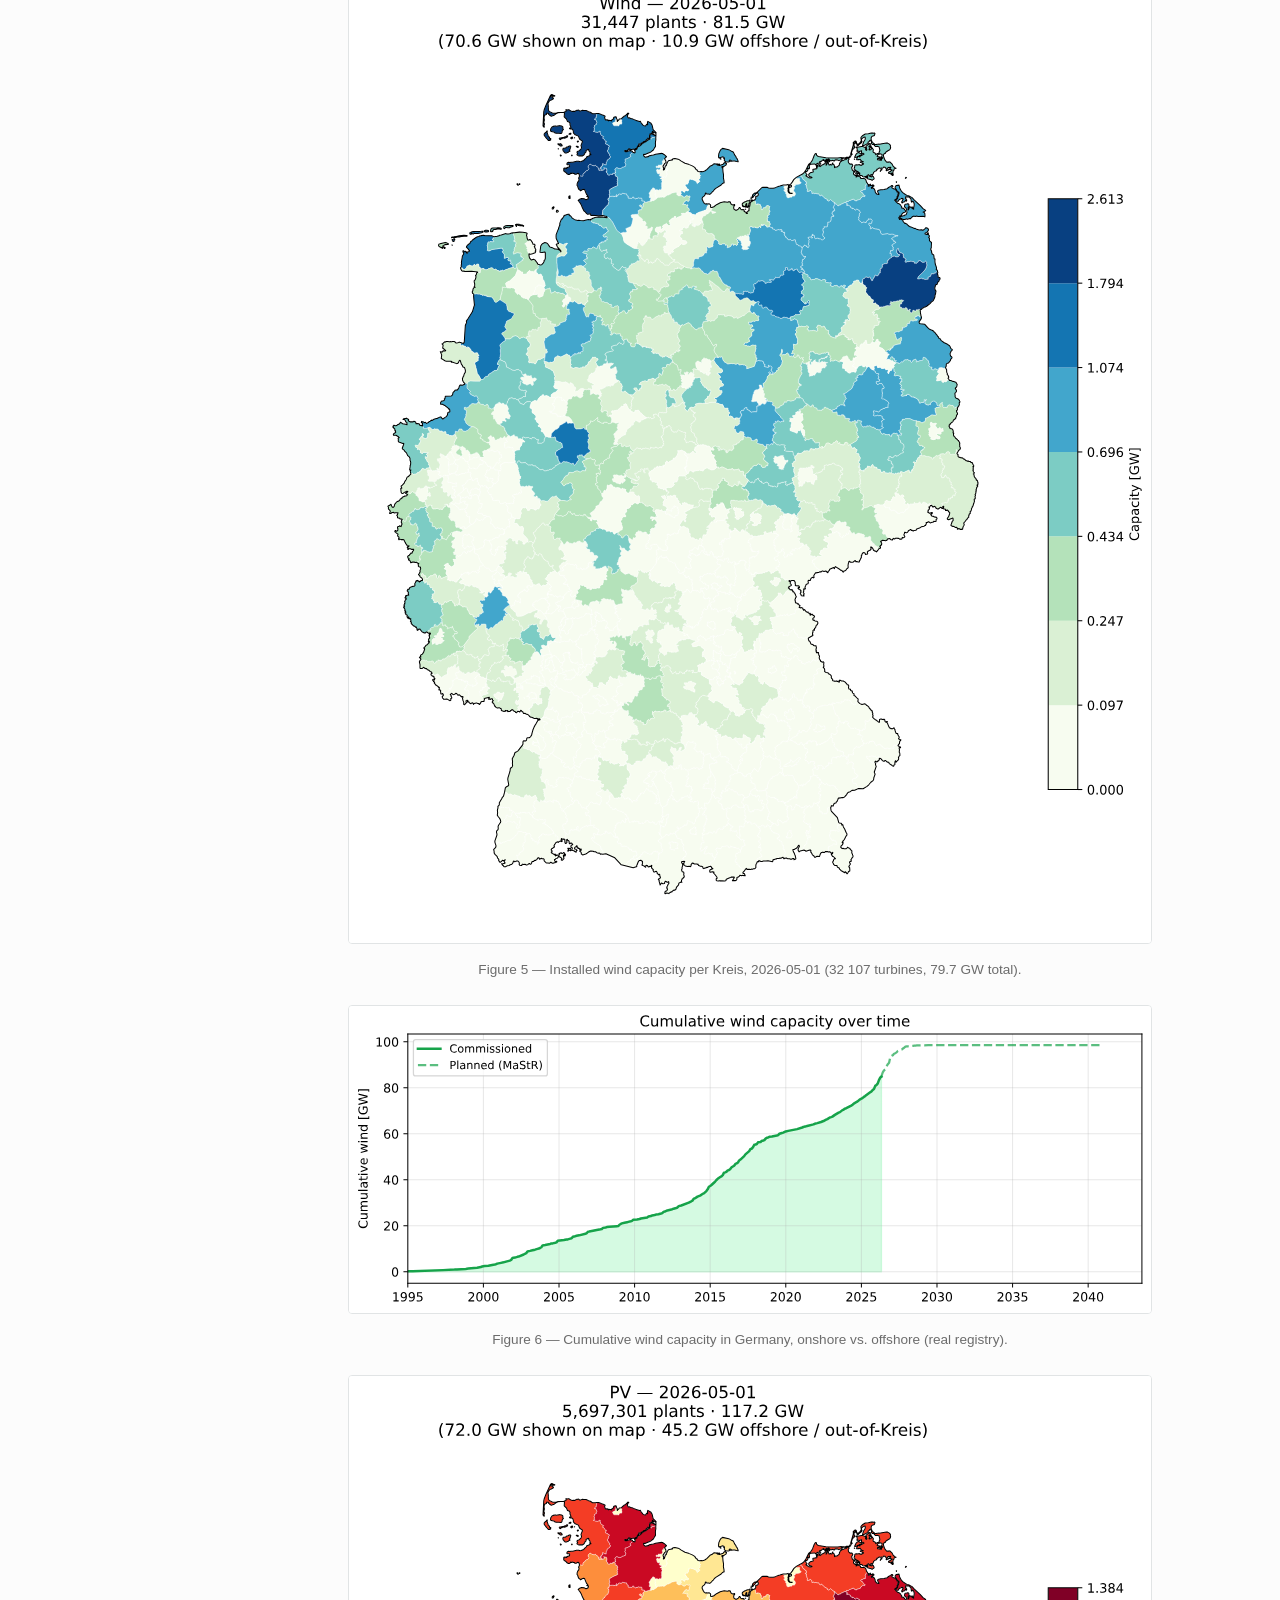
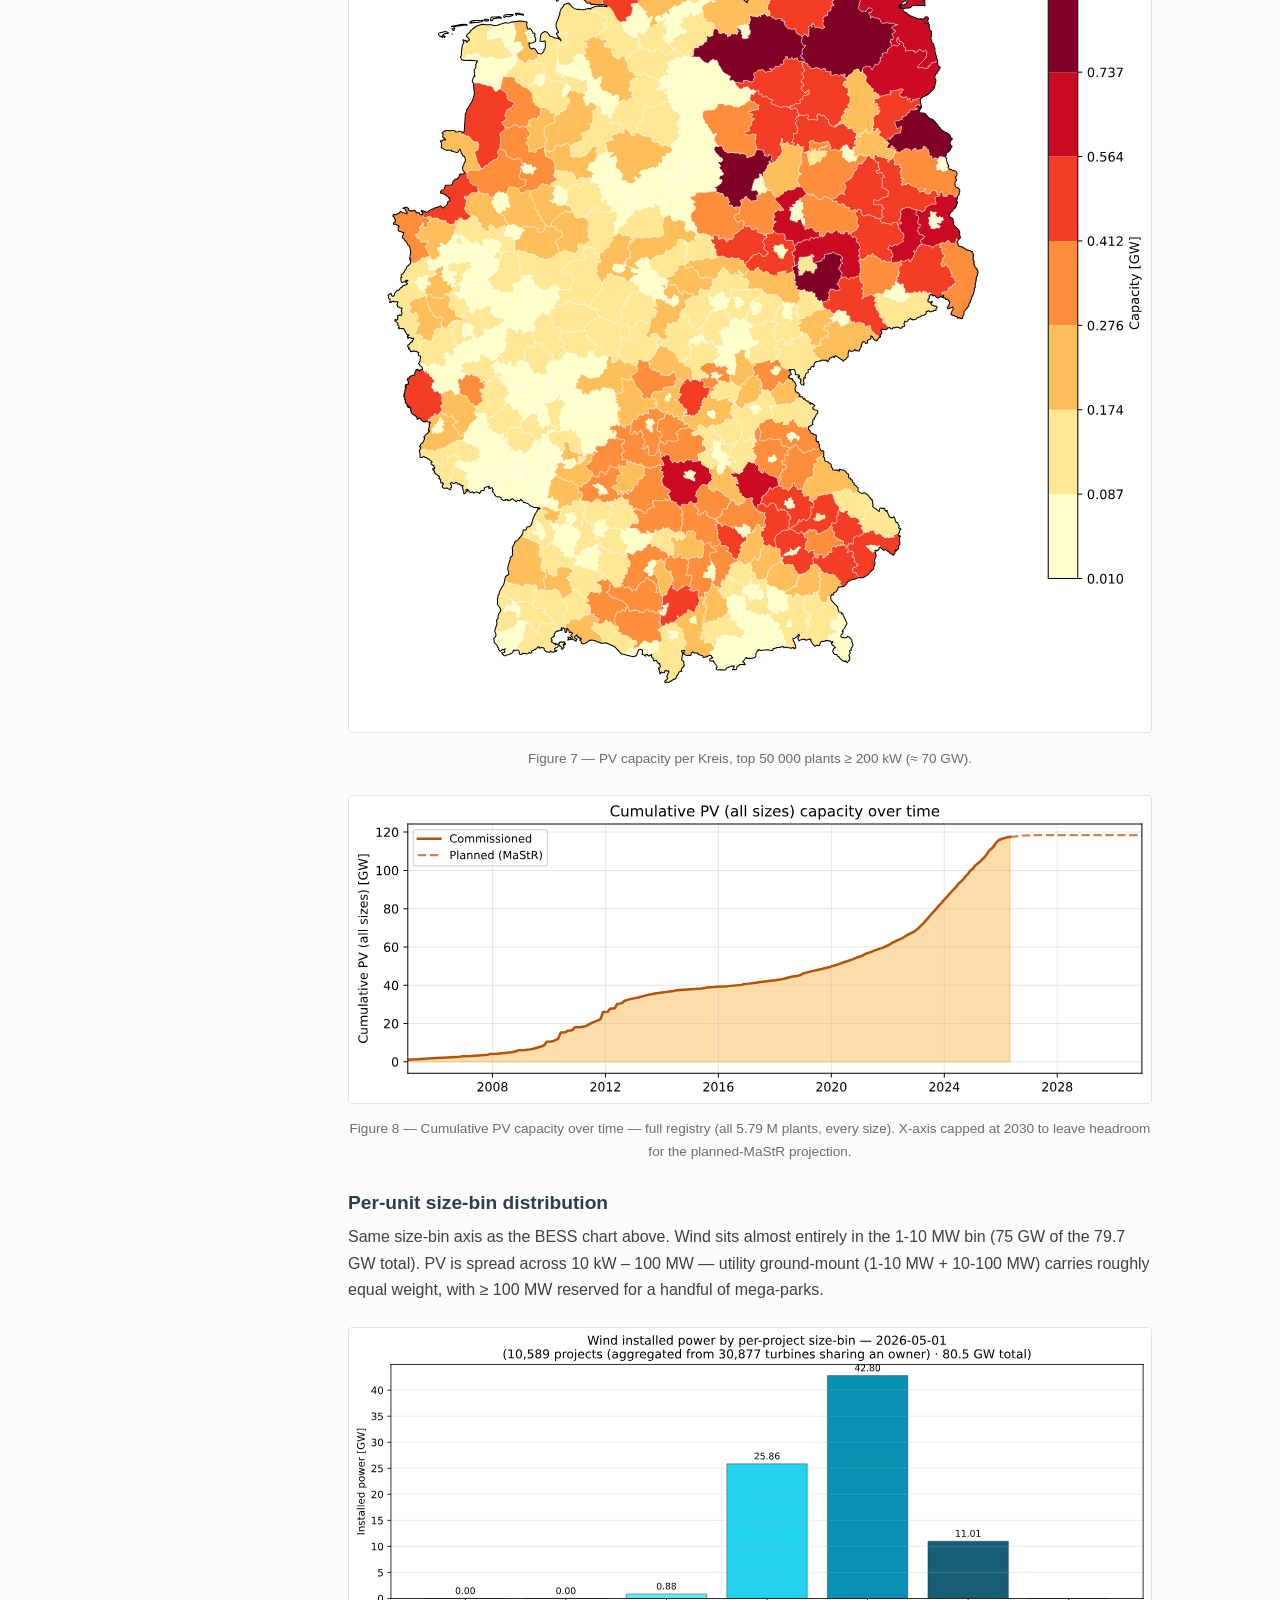
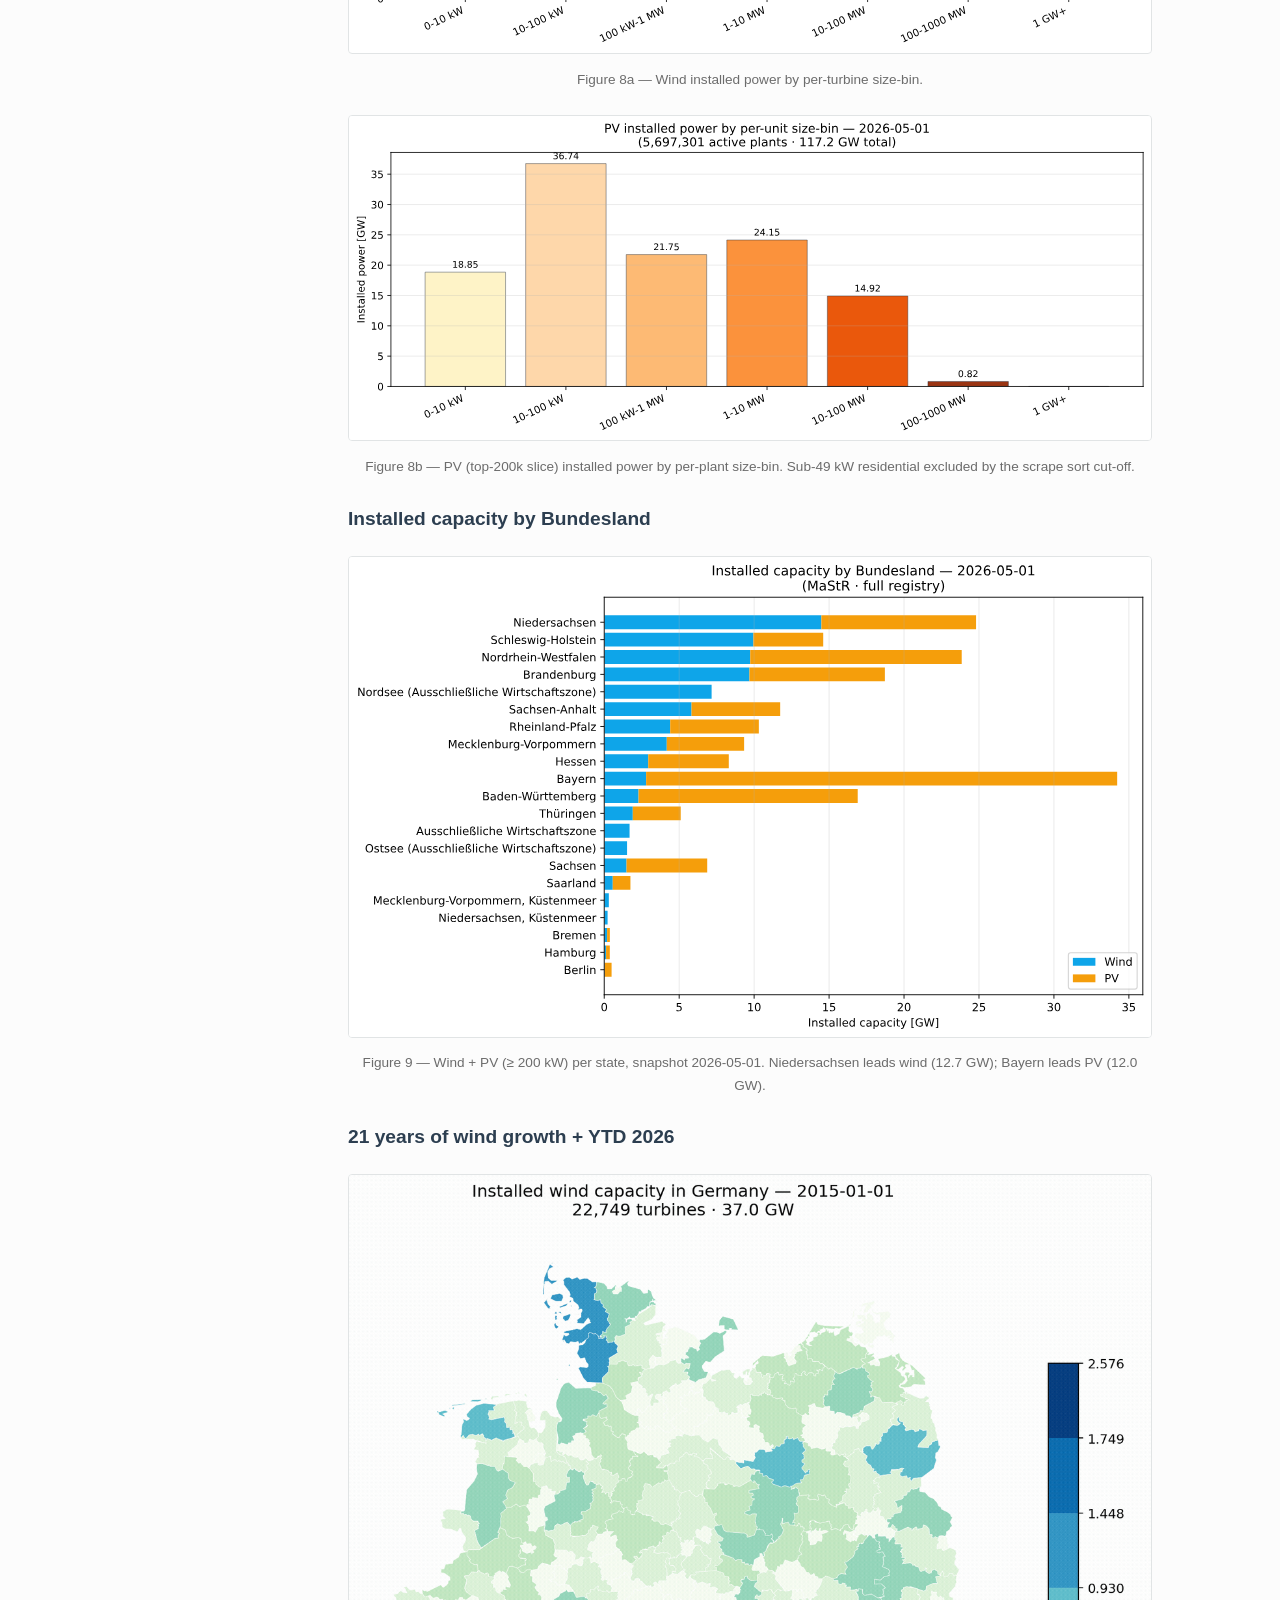
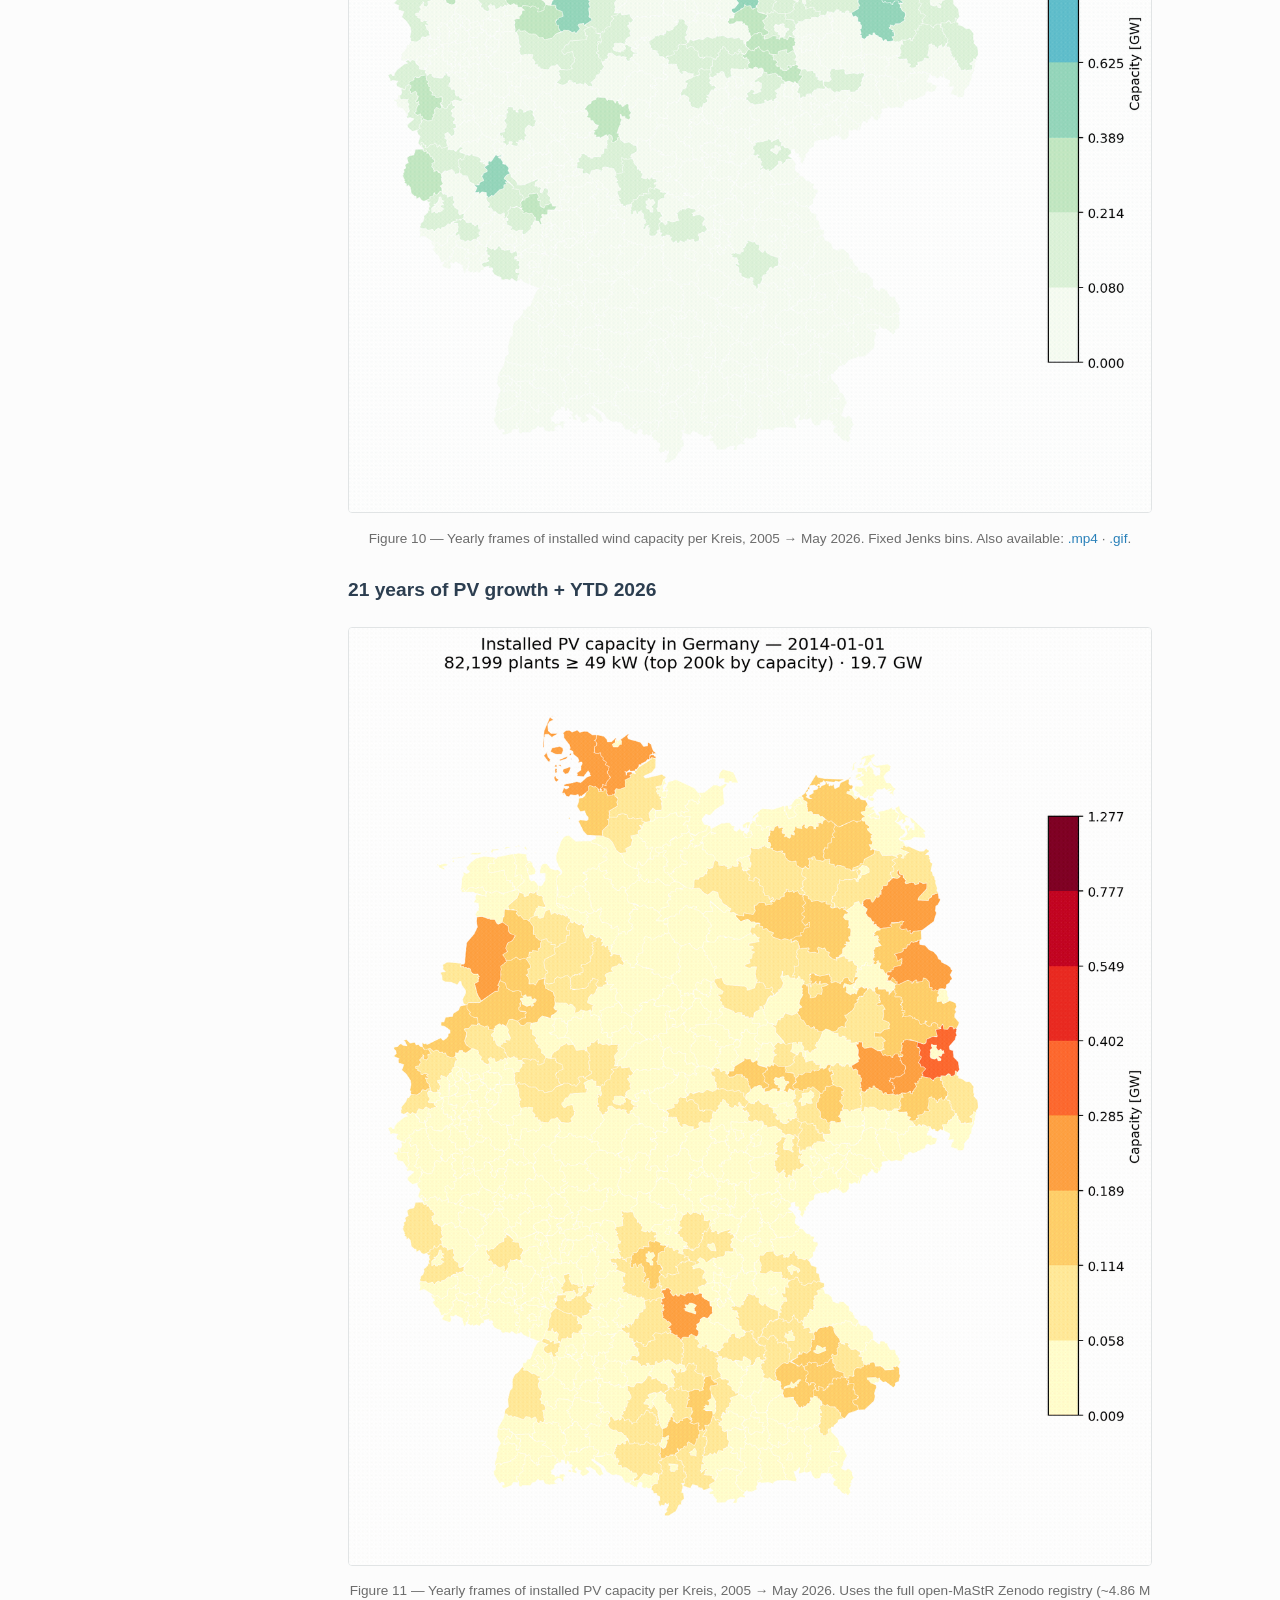
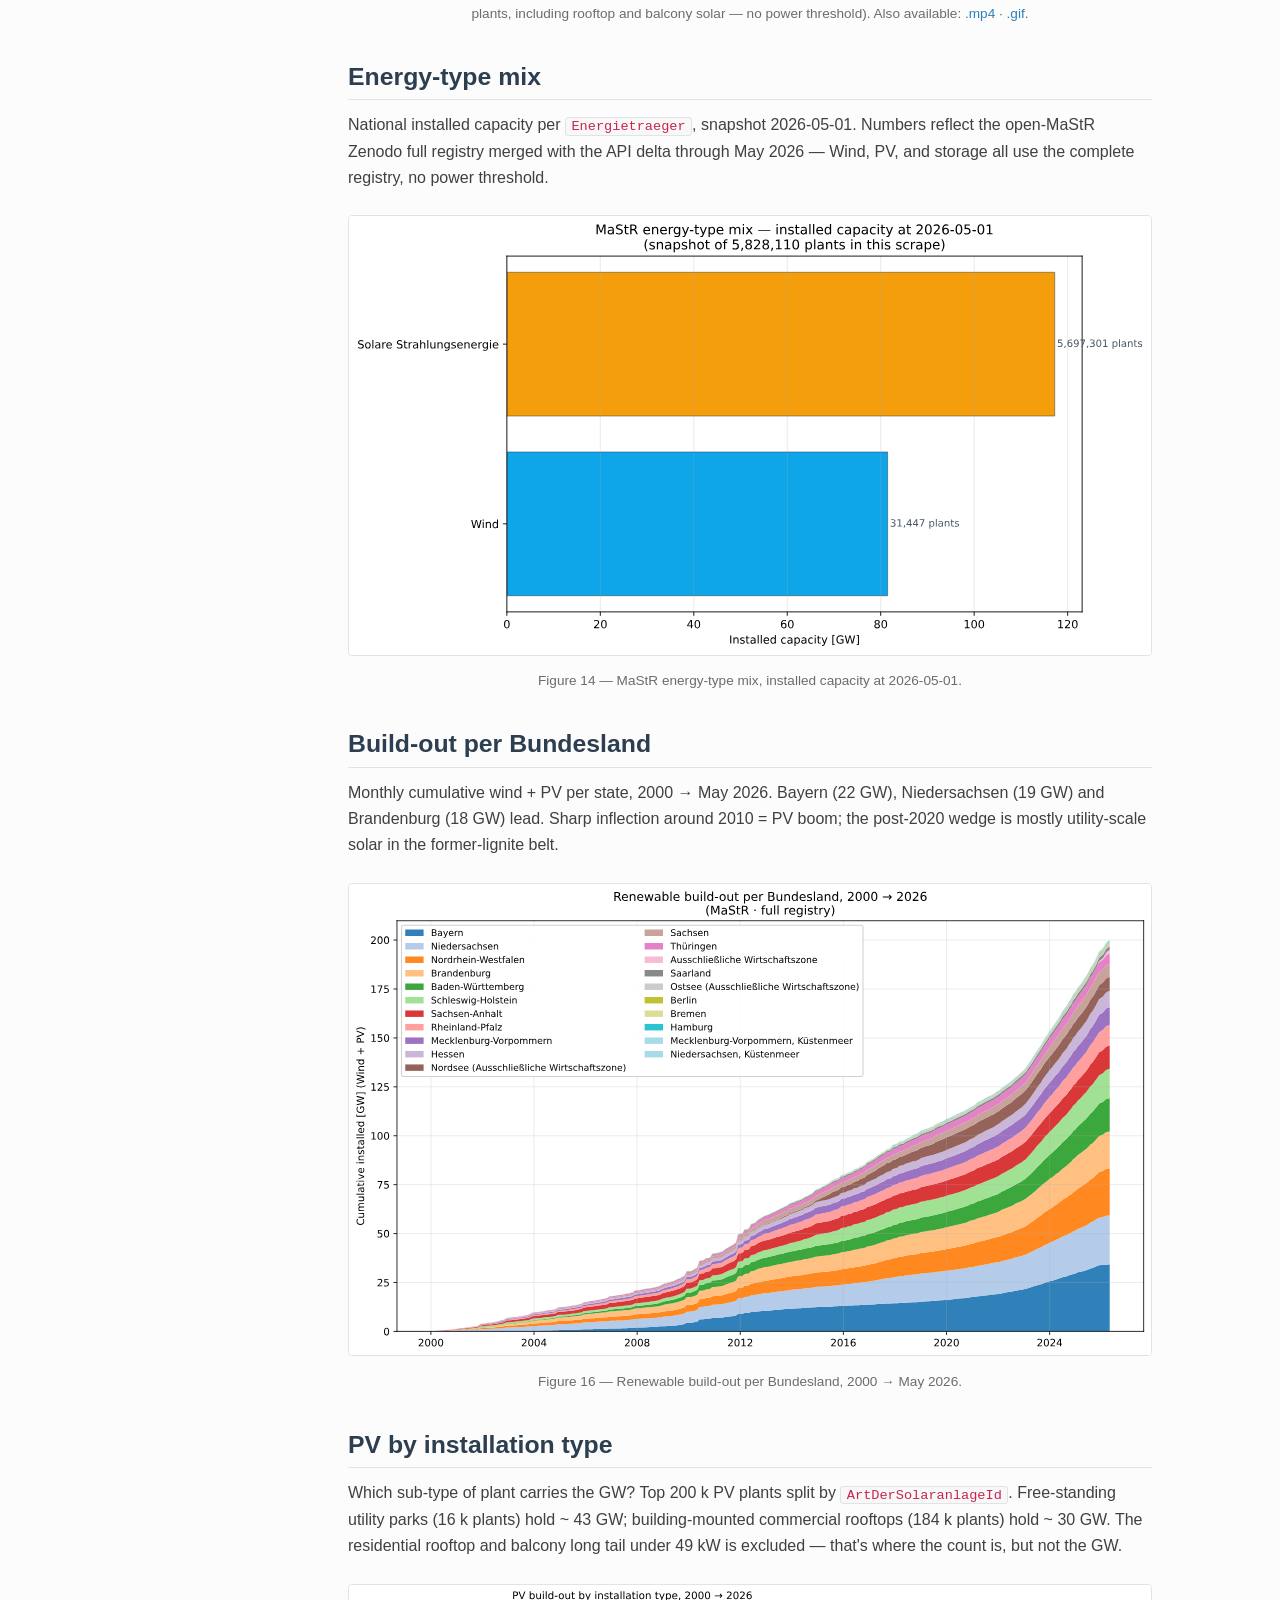
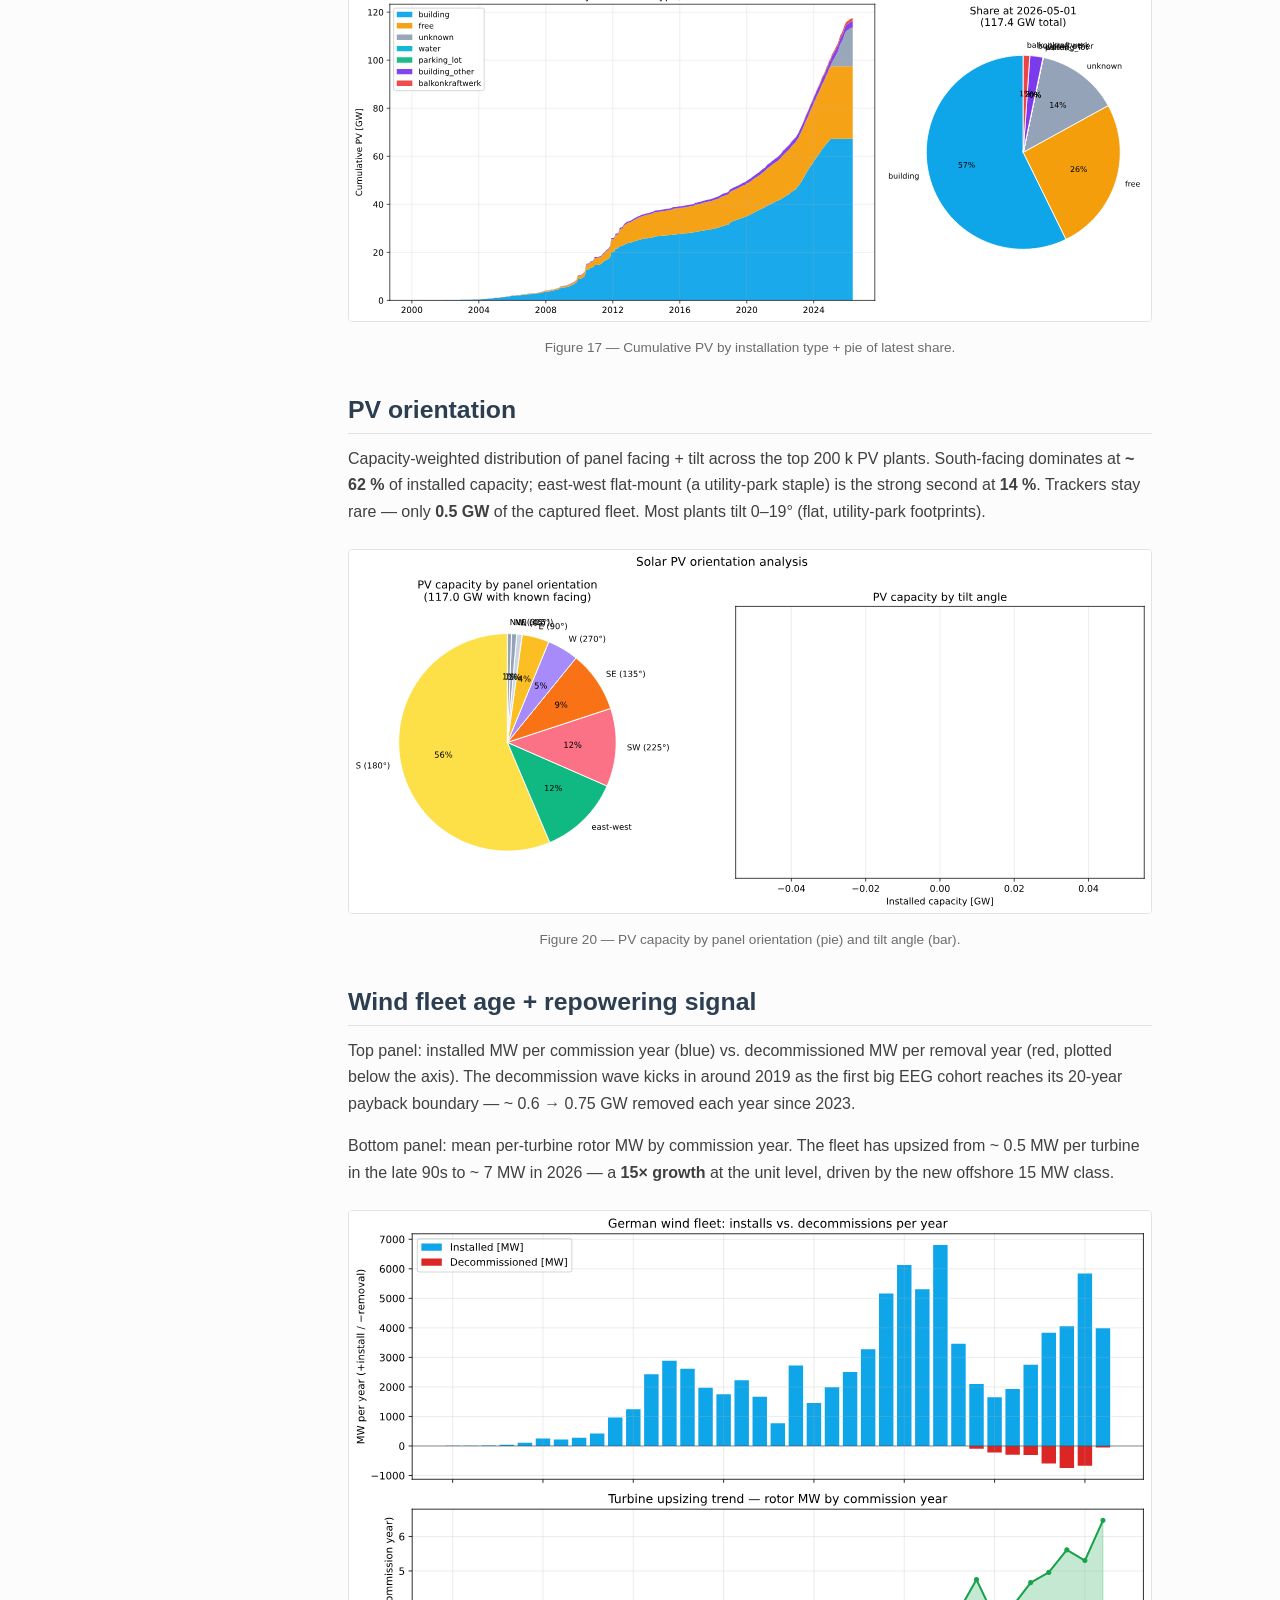
==== commit 7a1e08f8: "Fix audit pass 2 findings: data loss in BESS aggregation, stale dates, orphans BLOCKER fixes: - mast" ====
--- a/docs/index.html
+++ b/docs/index.html
@@ -266,7 +266,7 @@
         <p>
           Bins are pre-computed once on a representative date so the legend stays
           stable across all frames — otherwise the same color would mean different
-          megawatts in January 2005 versus January 2025.
+          megawatts in January 2005 versus May 2026.
         </p>
       </section>
 
@@ -512,7 +512,7 @@
         <p>
           Bottom panel: mean per-turbine rotor MW by commission year.
           The fleet has upsized from ~ 0.5 MW per turbine in the late
-          90s to ~ 7 MW in 2025 — a <b>15× growth</b> at the unit level,
+          90s to ~ 7 MW in 2026 — a <b>15× growth</b> at the unit level,
           driven by the new offshore 15 MW class.
         </p>
         <figure>
@@ -627,7 +627,19 @@
           <figcaption>Figure 28 — Cumulative battery power (purple) + energy (blue dashed) since 2010.</figcaption>
         </figure>
 
-        <h3>21 years of battery + storage growth</h3>
+        <h3>GWh trajectory by sector — historical + planned pipeline</h3>
+        <figure>
+          <object type="image/svg+xml" data="assets/sample-bess-gwh-trajectory.svg" aria-label="BESS GWh trajectory by sector"></object>
+          <figcaption>
+            Figure 29 — Cumulative usable storage energy (GWh) per sector
+            (HSS / CSS / LSS), plus the forward trajectory from planned
+            commissioning dates through 2030. Market estimates (battery-charts.de /
+            Figgener et al.) put HSS at ~21 GWh — the gap to registered
+            ~15 GWh is the ~20-40 % of residential batteries that never enter MaStR.
+          </figcaption>
+        </figure>
+
+        <h3>9 years of battery storage growth (2017 → May 2026)</h3>
         <figure>
           <video autoplay loop muted playsinline preload="metadata"
                  poster="assets/bess-2017-may2026.gif"
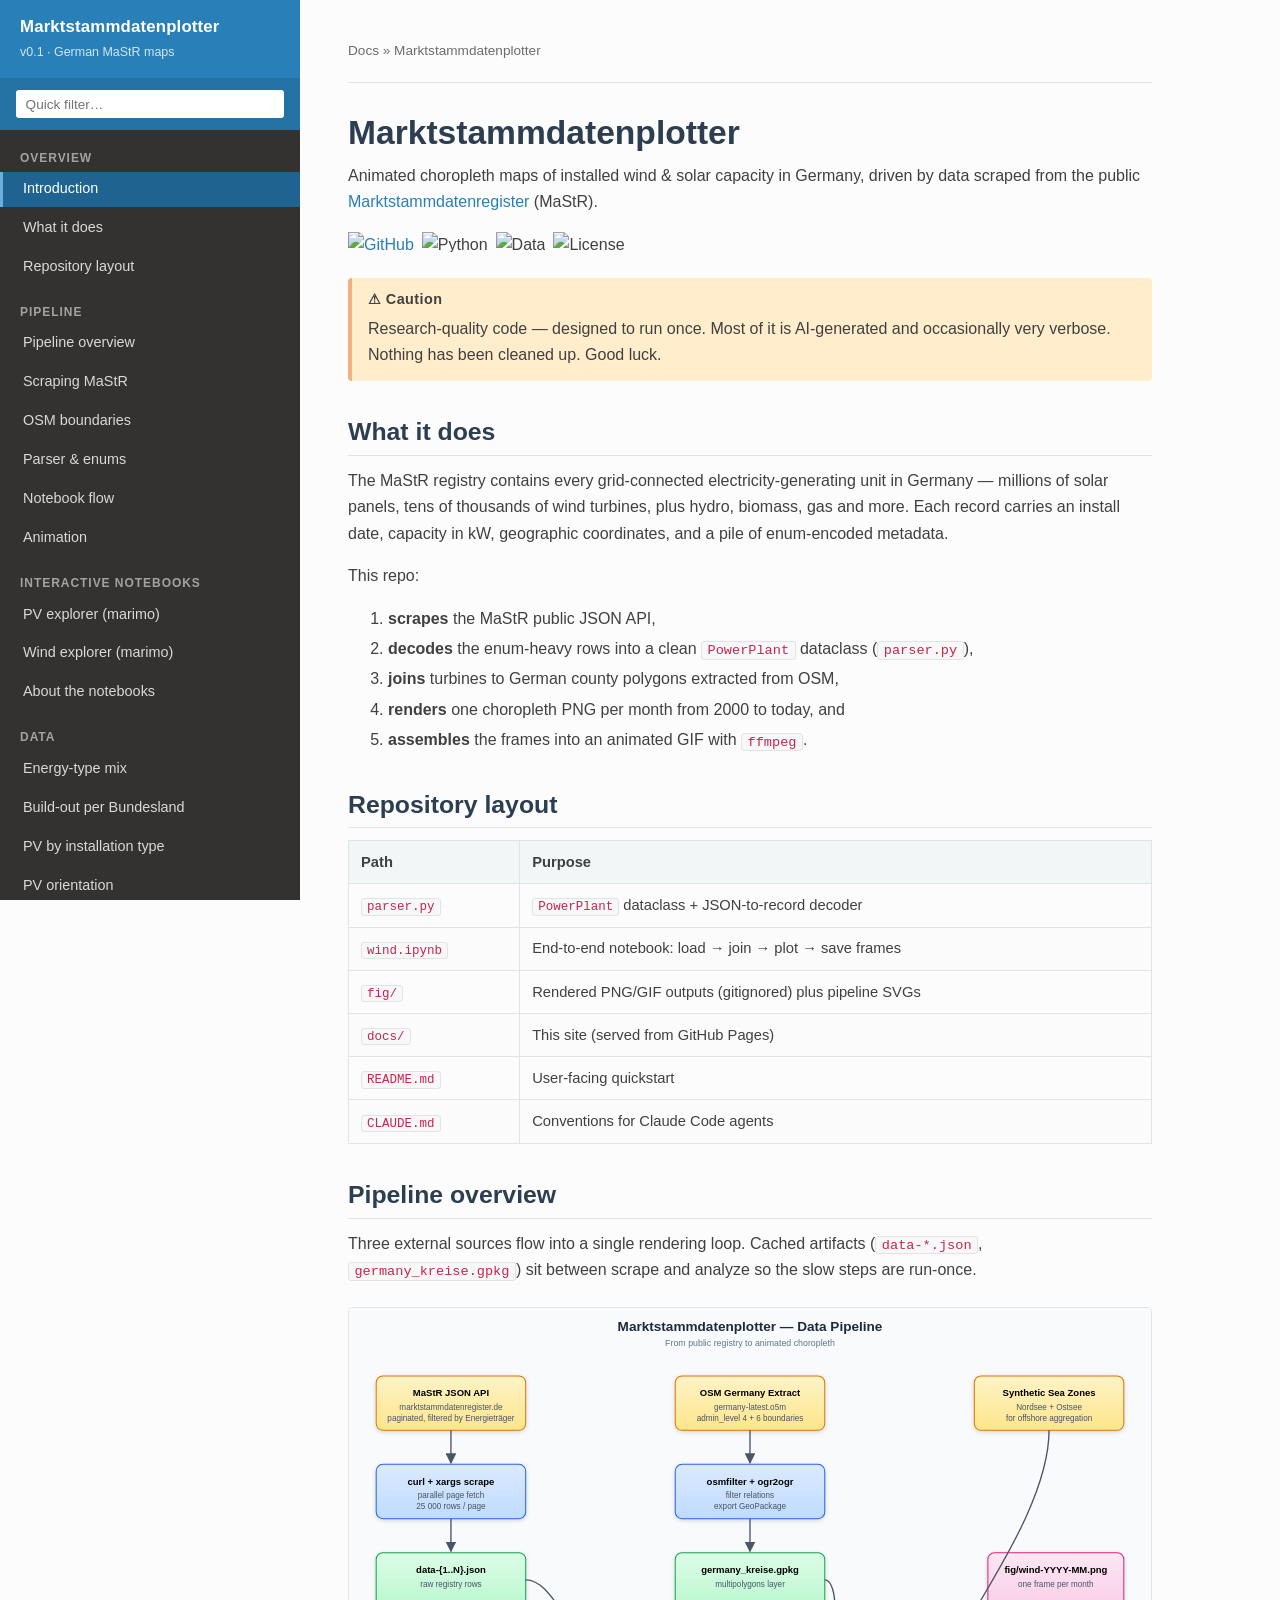
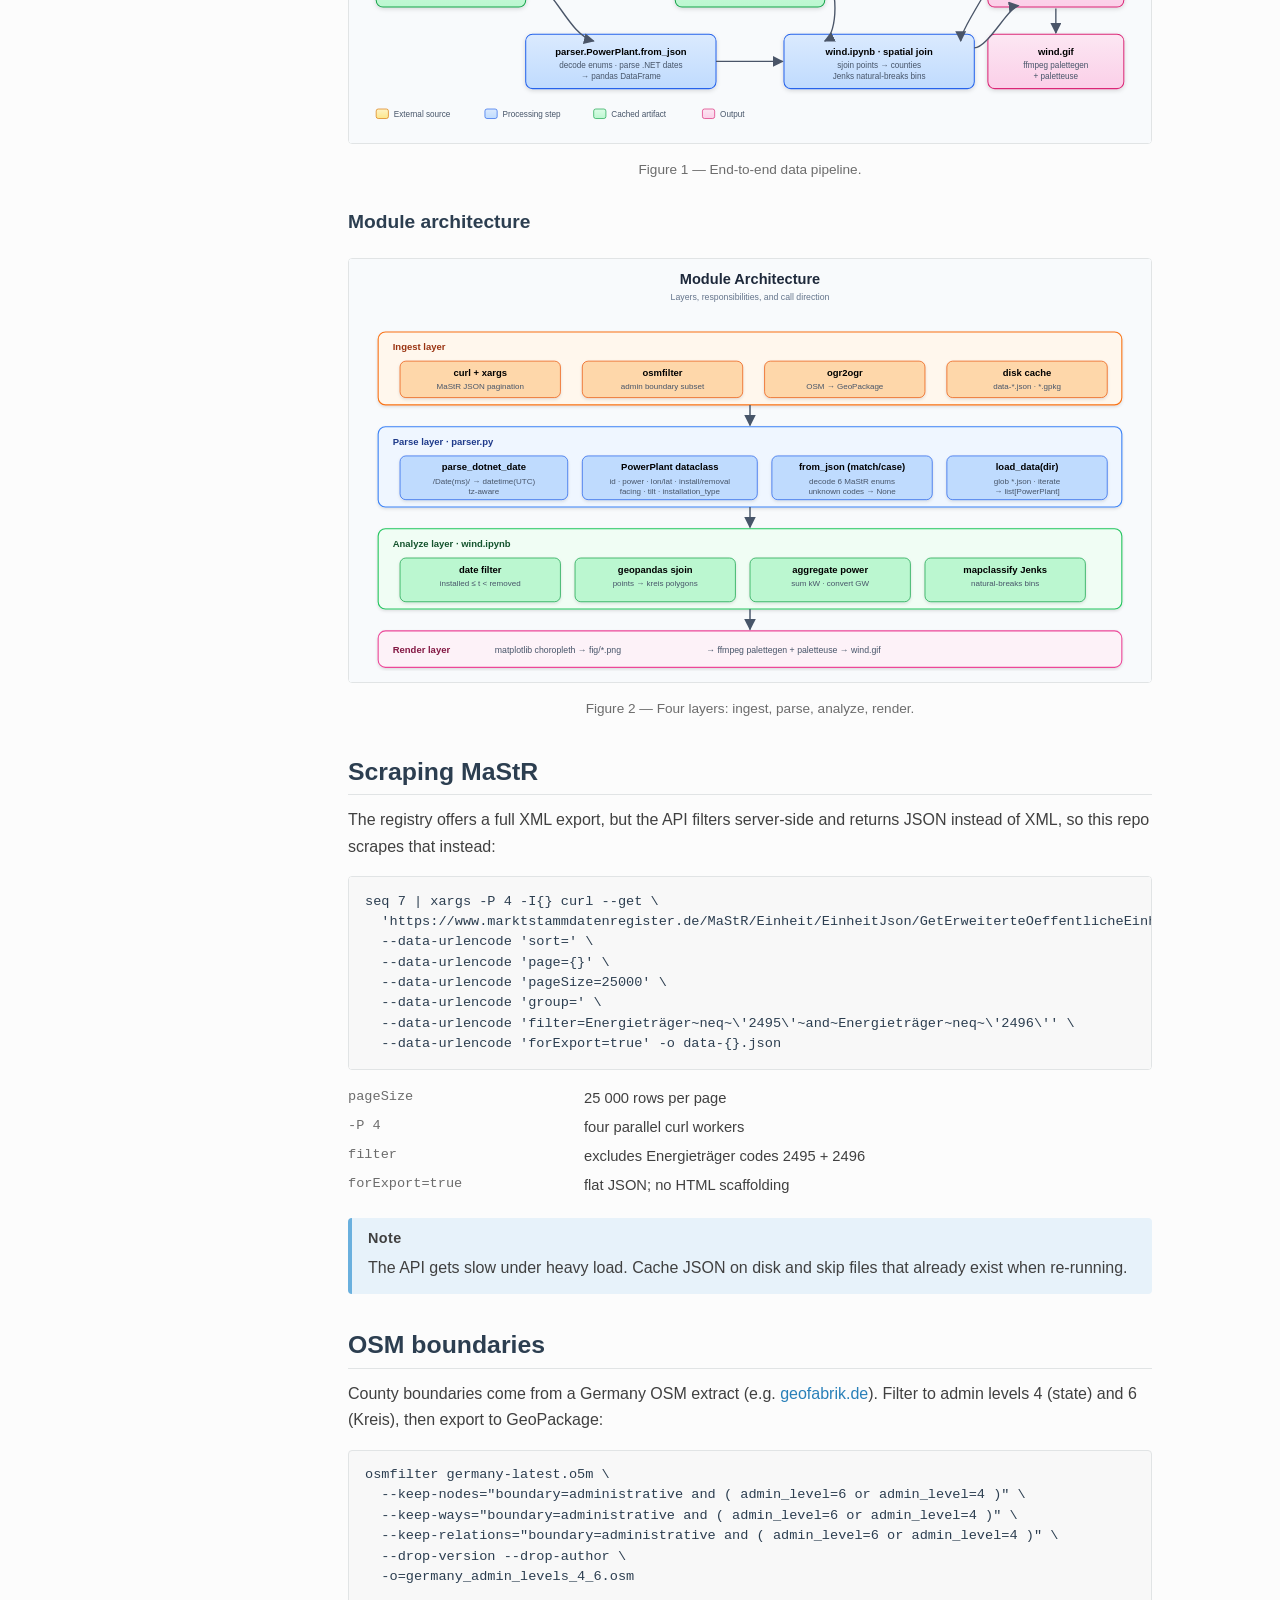
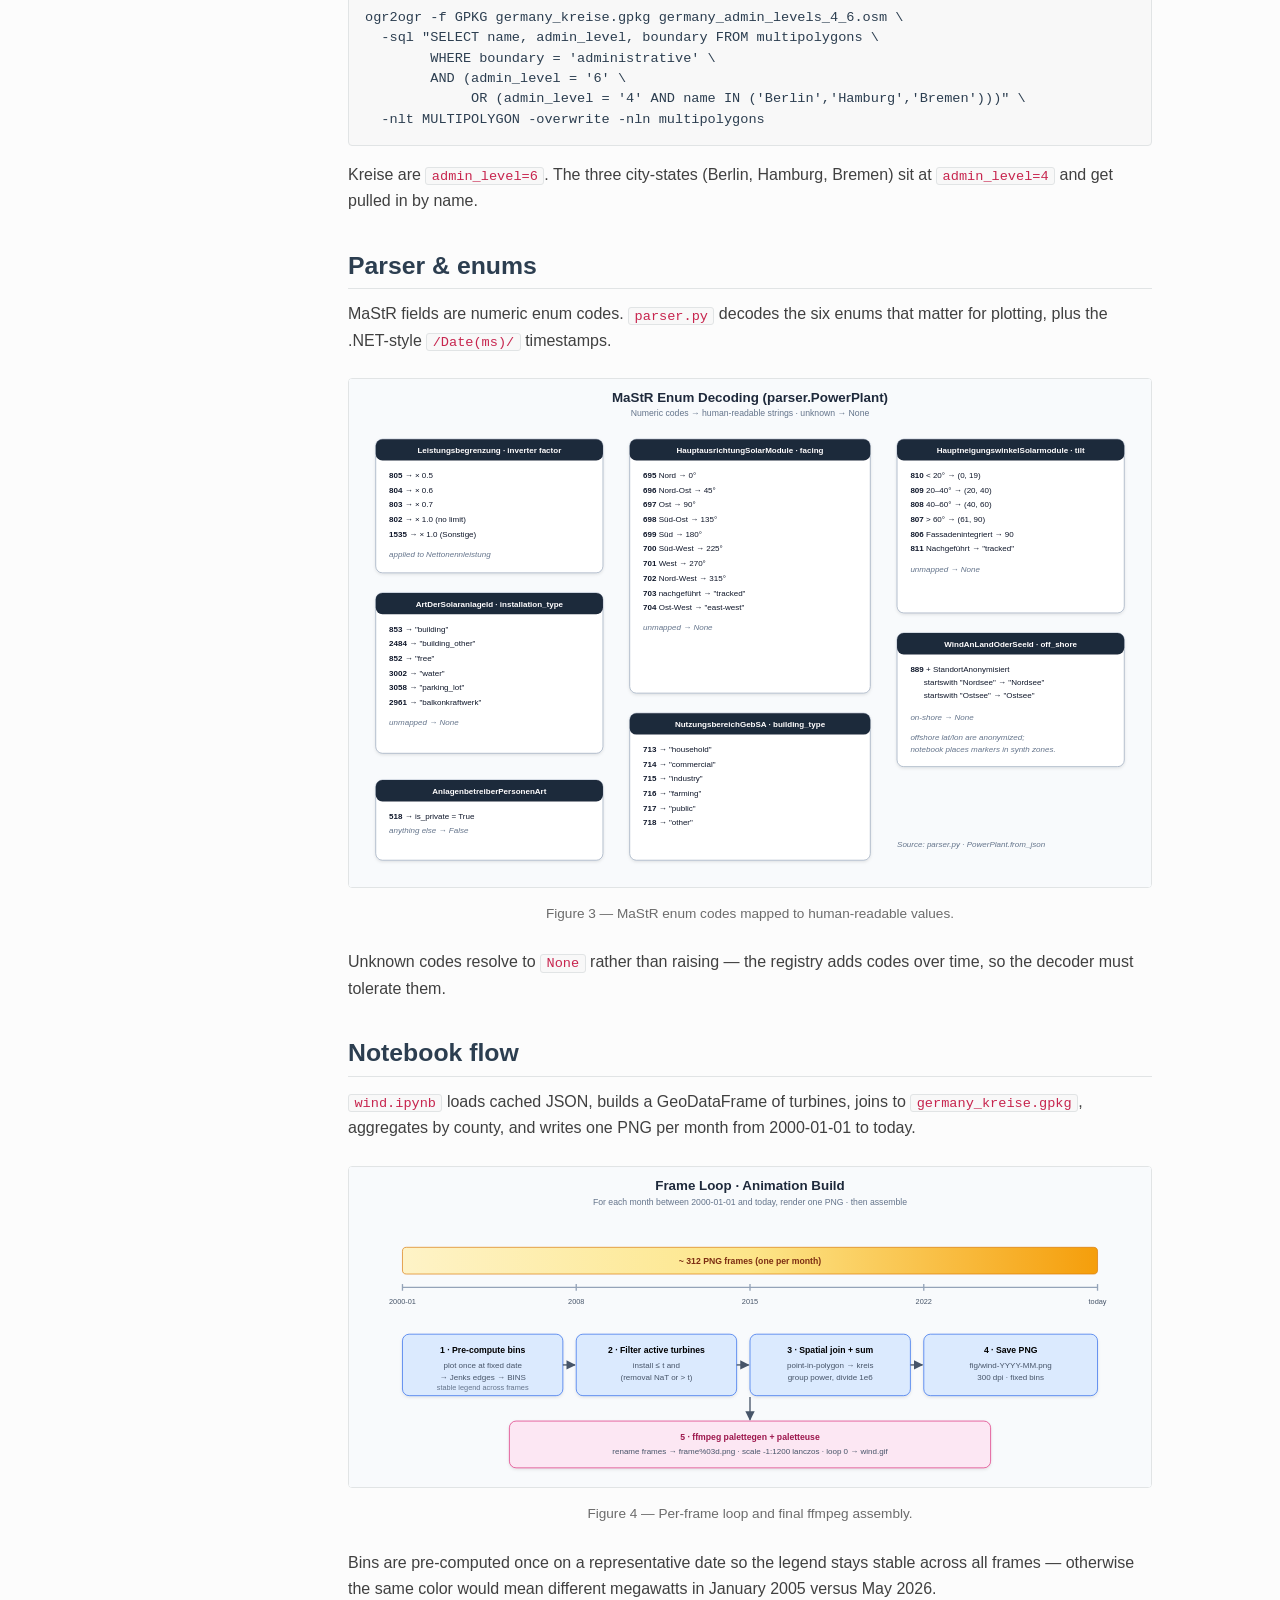
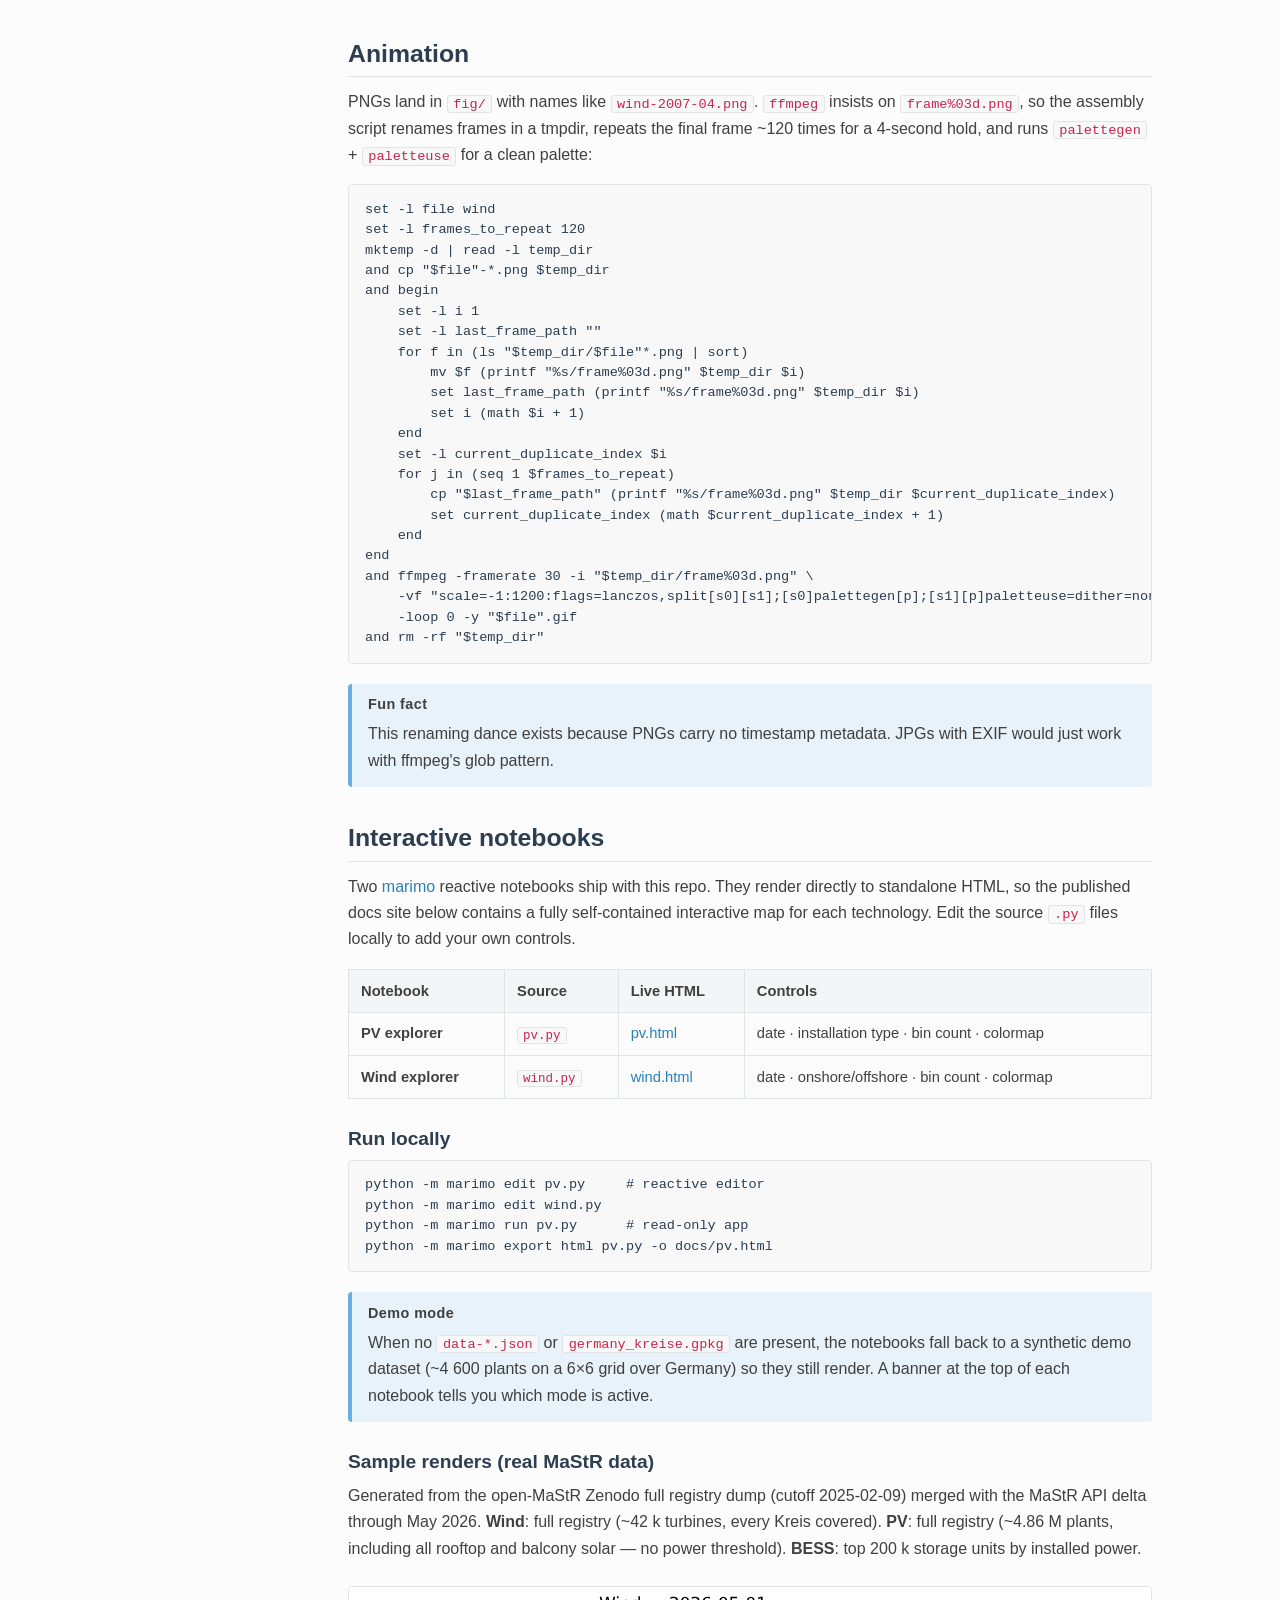
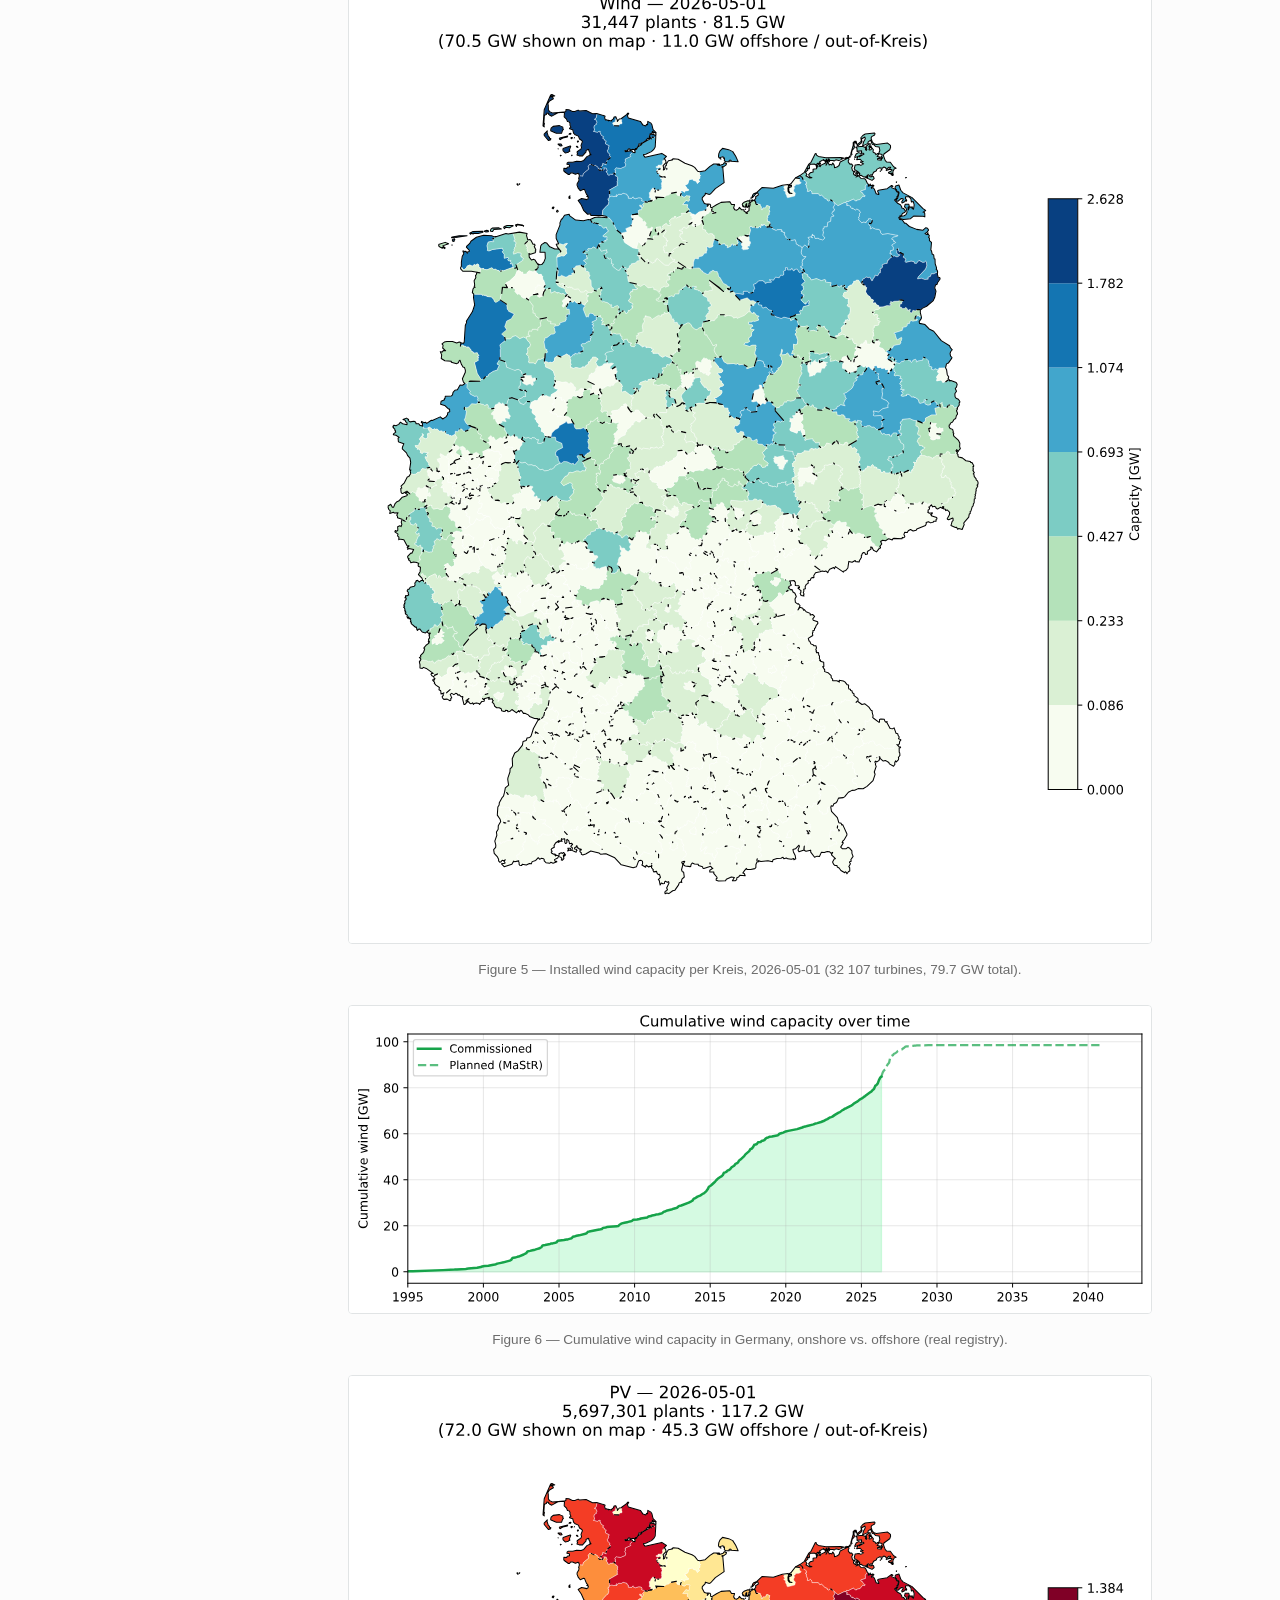
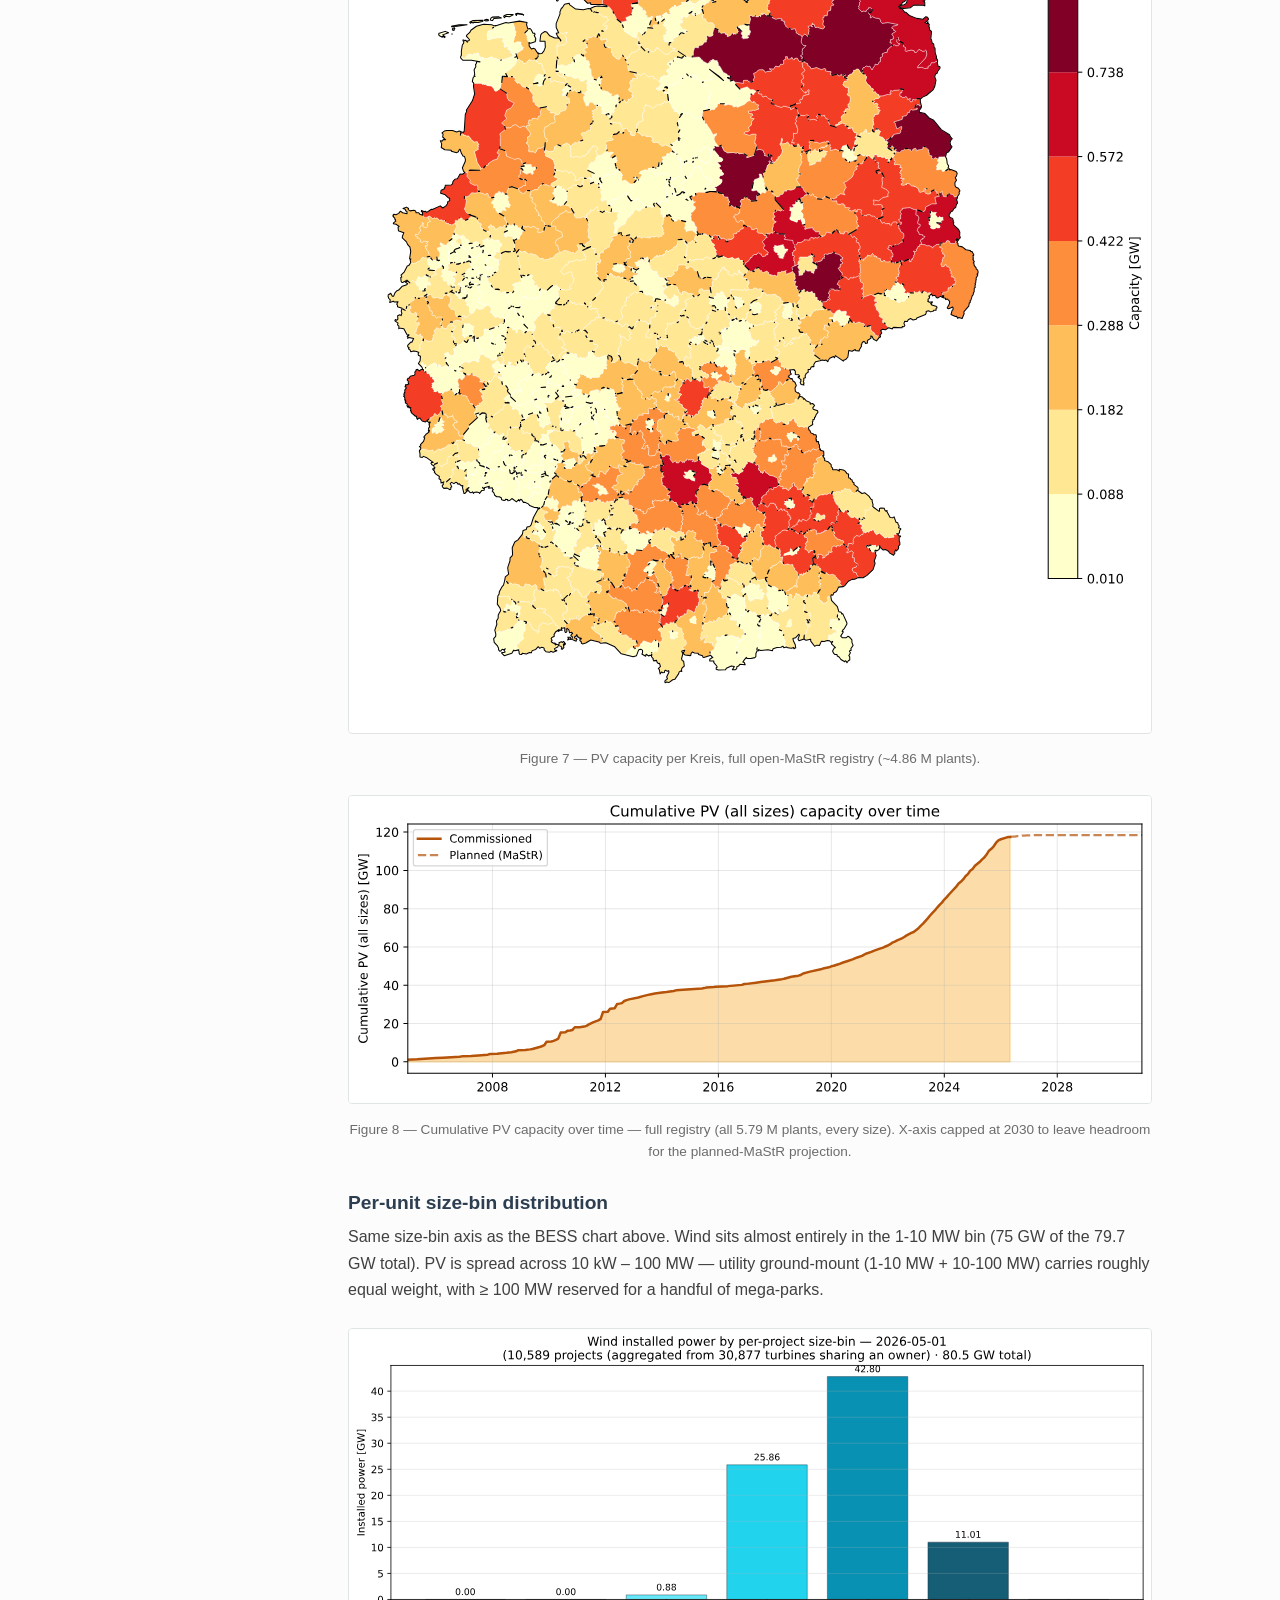
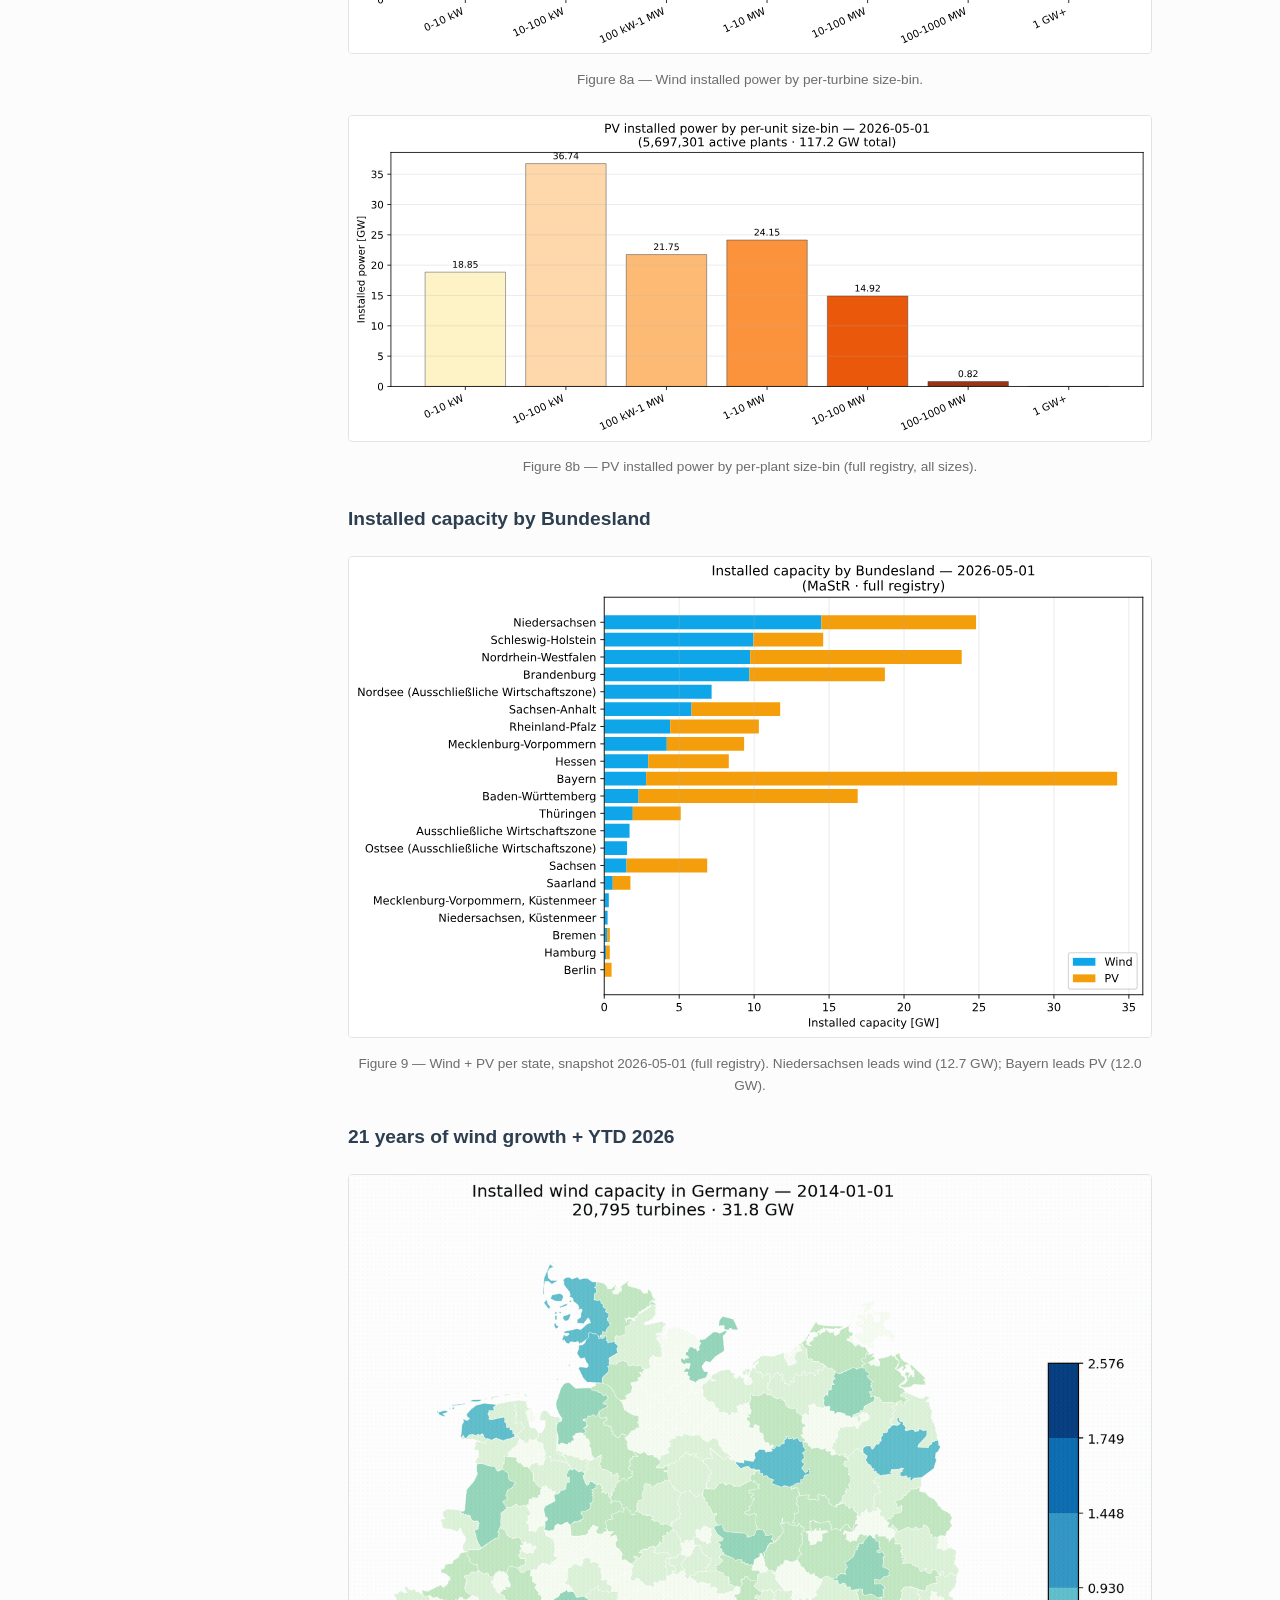
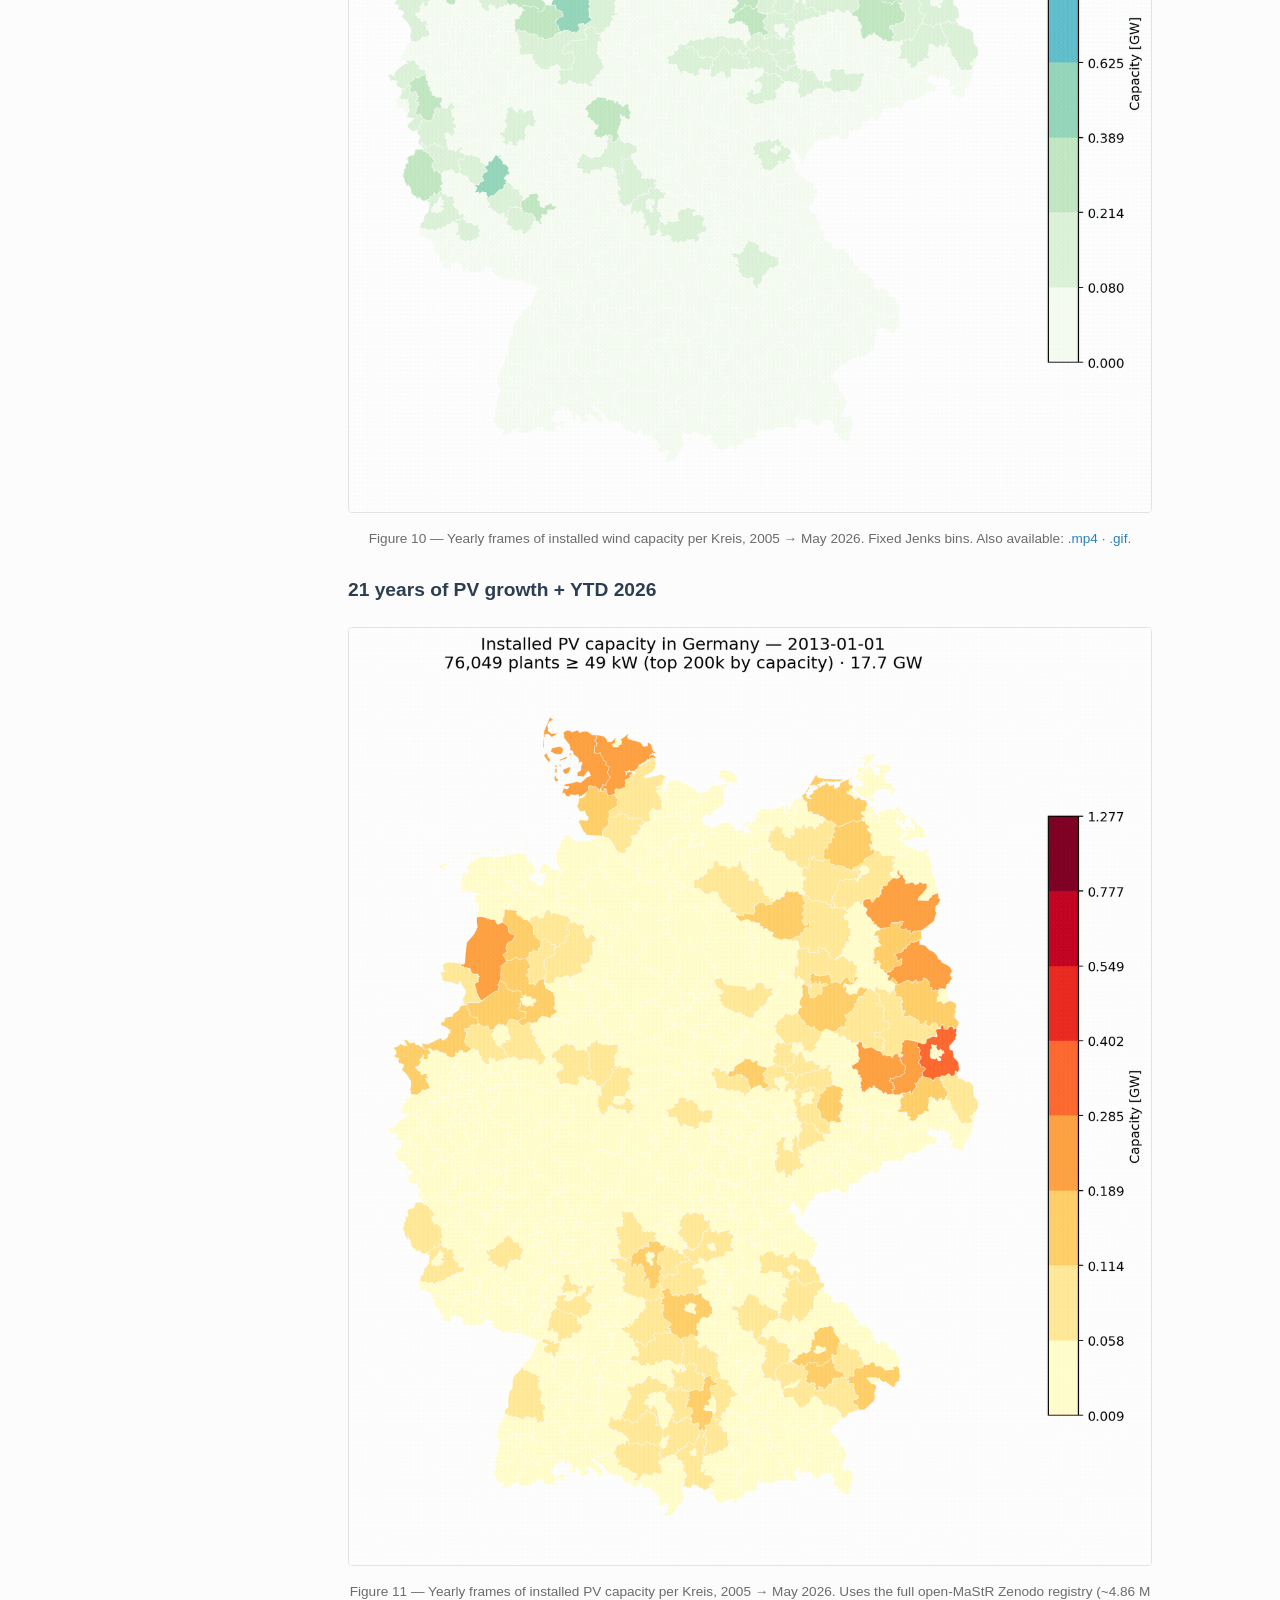
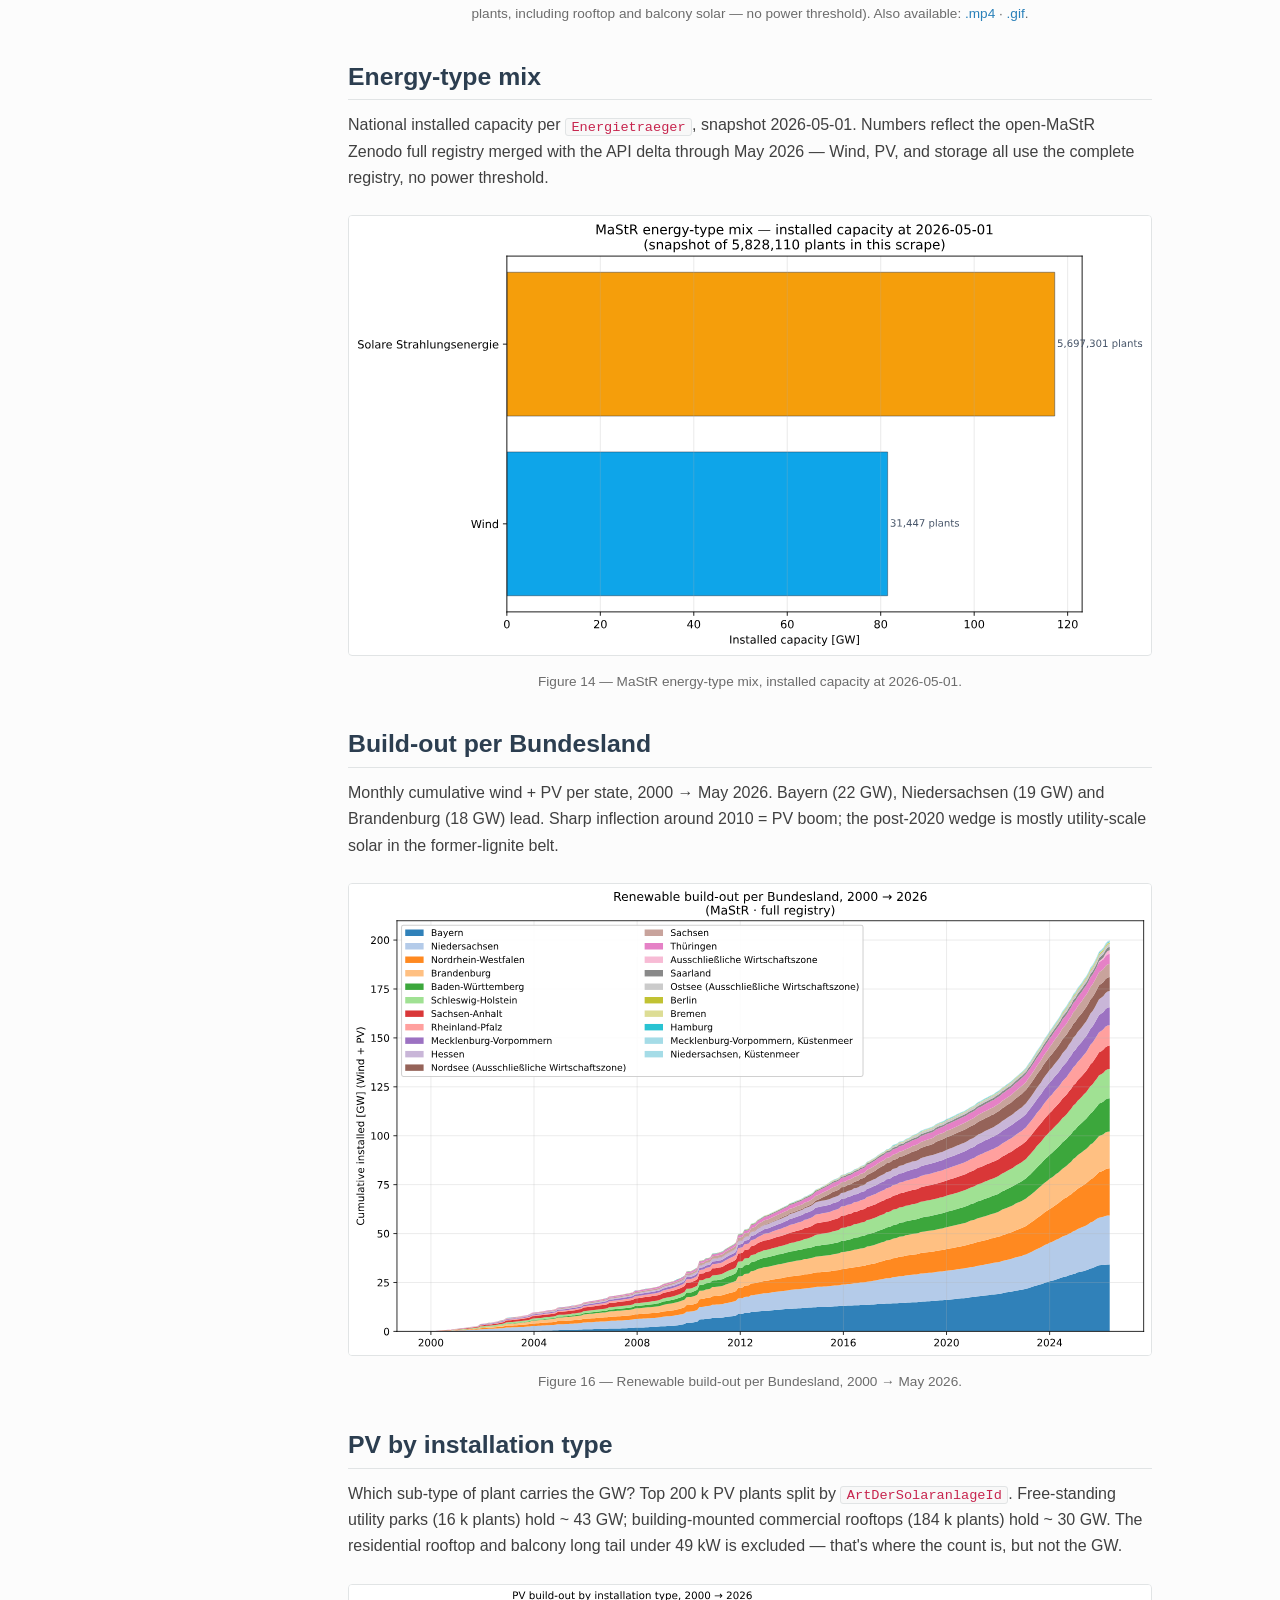
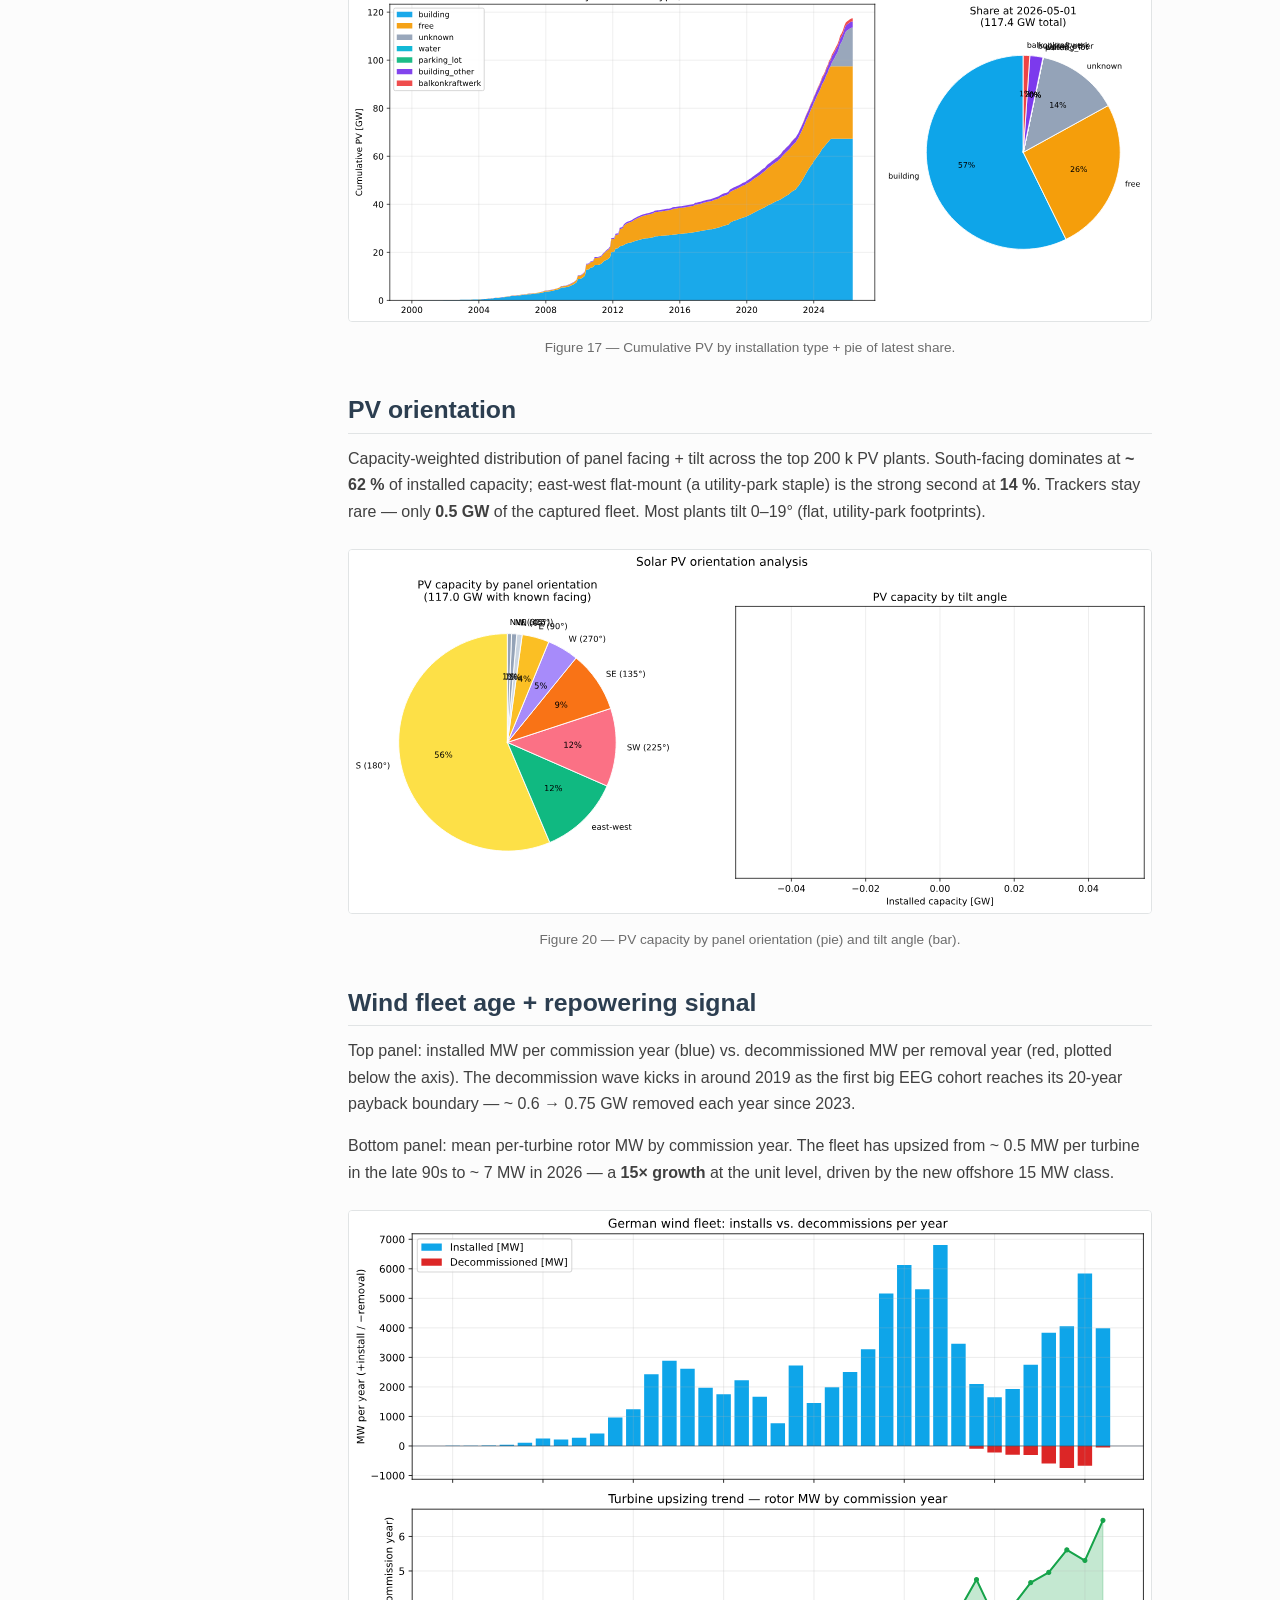
==== commit 71365c07: "Re-render sample SVGs; pin pixi.lock; ignore .claude/ - Re-render all docs/assets/ and fig/ sample S" ====
--- a/docs/index.html
+++ b/docs/index.html
@@ -355,11 +355,12 @@
 
         <h3>Sample renders (real MaStR data)</h3>
         <p>
-          Generated from a May 2026 scrape of the public Marktstammdatenregister
-          API. <b>Wind</b> uses the full registry slice — 42 495 turbines, every
-          Kreis covered. <b>PV</b> uses the top 50 000 utility-scale plants
-          sorted by capacity (every plant ≥ 200 kW, ≈ 70 GW combined),
-          excluding the long tail of 6 M rooftop and balcony installations.
+          Generated from the open-MaStR Zenodo full registry dump (cutoff
+          2025-02-09) merged with the MaStR API delta through May 2026.
+          <b>Wind</b>: full registry (~42 k turbines, every Kreis covered).
+          <b>PV</b>: full registry (~4.86 M plants, including all rooftop
+          and balcony solar — no power threshold).
+          <b>BESS</b>: top 200 k storage units by installed power.
         </p>
 
         <figure>
@@ -373,8 +374,8 @@
         </figure>
 
         <figure>
-          <object type="image/svg+xml" data="assets/sample-pv-map.svg" aria-label="PV choropleth (top 50k by capacity)"></object>
-          <figcaption>Figure 7 — PV capacity per Kreis, top 50 000 plants ≥ 200 kW (≈ 70 GW).</figcaption>
+          <object type="image/svg+xml" data="assets/sample-pv-map.svg" aria-label="PV choropleth (full registry)"></object>
+          <figcaption>Figure 7 — PV capacity per Kreis, full open-MaStR registry (~4.86 M plants).</figcaption>
         </figure>
 
         <figure>
@@ -396,13 +397,13 @@
         </figure>
         <figure>
           <object type="image/svg+xml" data="assets/sample-pv-by-size.svg" aria-label="PV size-bin breakdown"></object>
-          <figcaption>Figure 8b — PV (top-200k slice) installed power by per-plant size-bin. Sub-49 kW residential excluded by the scrape sort cut-off.</figcaption>
+          <figcaption>Figure 8b — PV installed power by per-plant size-bin (full registry, all sizes).</figcaption>
         </figure>
 
         <h3>Installed capacity by Bundesland</h3>
         <figure>
           <object type="image/svg+xml" data="assets/sample-by-bundesland.svg" aria-label="Capacity by Bundesland"></object>
-          <figcaption>Figure 9 — Wind + PV (≥ 200 kW) per state, snapshot 2026-05-01. Niedersachsen leads wind (12.7 GW); Bayern leads PV (12.0 GW).</figcaption>
+          <figcaption>Figure 9 — Wind + PV per state, snapshot 2026-05-01 (full registry). Niedersachsen leads wind (12.7 GW); Bayern leads PV (12.0 GW).</figcaption>
         </figure>
 
         <h3>21 years of wind growth + YTD 2026</h3>
@@ -562,11 +563,11 @@
         <figure>
           <object type="image/svg+xml" data="assets/sample-bess-sectors.svg" aria-label="BESS sector summary"></object>
           <figcaption>
-            Figure 22 — Sector split at 2026-05-01 (active only):
-            HSS 176 441 units · 2.47 GW · 2.54 GWh ·
-            CSS 16 659 units · 0.68 GW · 1.20 GWh ·
-            LSS 569 units · 9.81 GW · 933 GWh
-            (LSS energy dominated by Pumpspeicher).
+            Figure 22 — Battery-only sector split at 2026-05-01 (active):
+            HSS 176 411 units · 2.47 GW · 2.54 GWh ·
+            CSS 16 655 units · 0.68 GW · 1.20 GWh ·
+            LSS 526 units · 3.34 GW · 5.65 GWh.
+            (PSH split off into its own section.)
           </figcaption>
         </figure>
         <figure>
@@ -606,13 +607,13 @@
         <h3>BESS power per Kreis</h3>
         <figure>
           <object type="image/svg+xml" data="assets/sample-bess-power-map.svg" aria-label="BESS power choropleth"></object>
-          <figcaption>Figure 25 — Battery storage power per Kreis, snapshot 2026-05-01.</figcaption>
+          <figcaption>Figure 26 — Battery storage power per Kreis, snapshot 2026-05-01.</figcaption>
         </figure>
 
         <h3>BESS energy per Kreis</h3>
         <figure>
           <object type="image/svg+xml" data="assets/sample-bess-energy-map.svg" aria-label="BESS energy choropleth"></object>
-          <figcaption>Figure 26 — Battery storage energy capacity per Kreis (GWh) — batteries only, PSH split off into its own section.</figcaption>
+          <figcaption>Figure 27 — Battery storage energy capacity per Kreis (GWh) — batteries only, PSH split off into its own section.</figcaption>
         </figure>
 
         <h3>Duration distribution</h3>
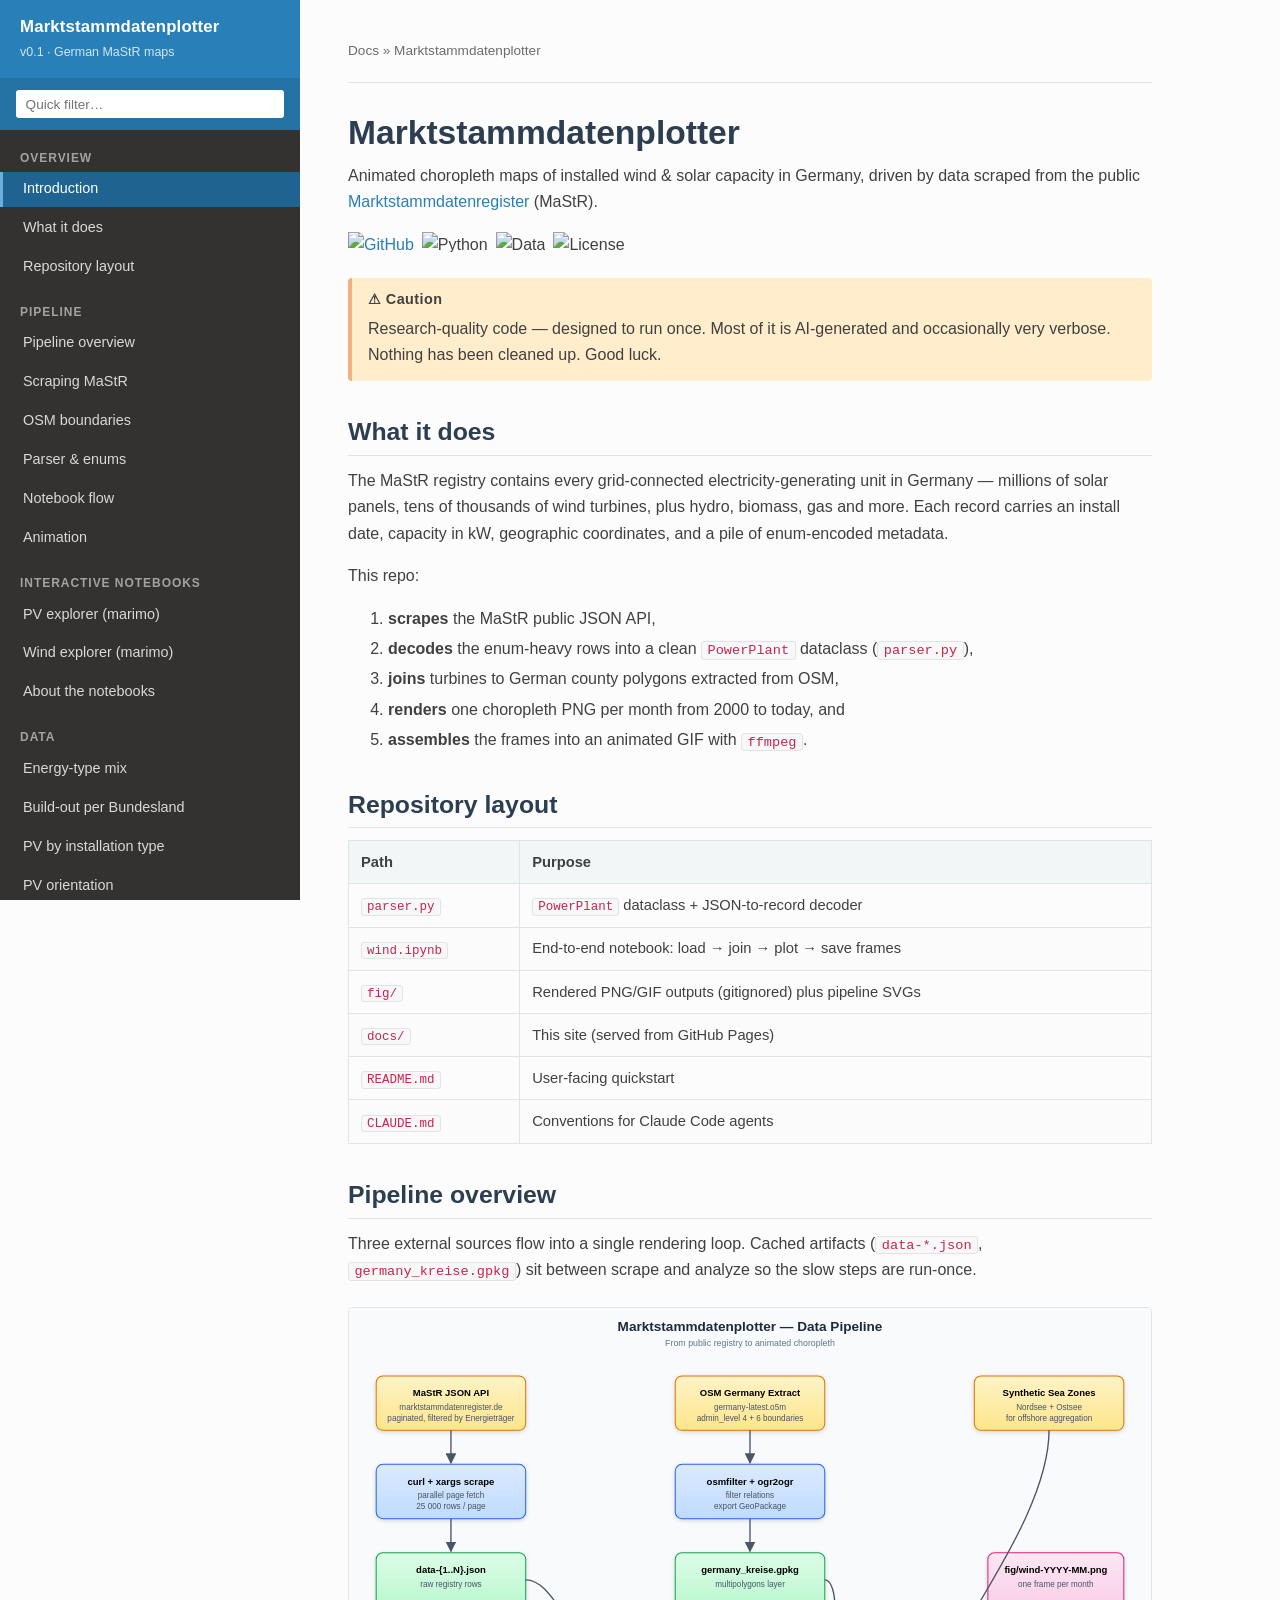
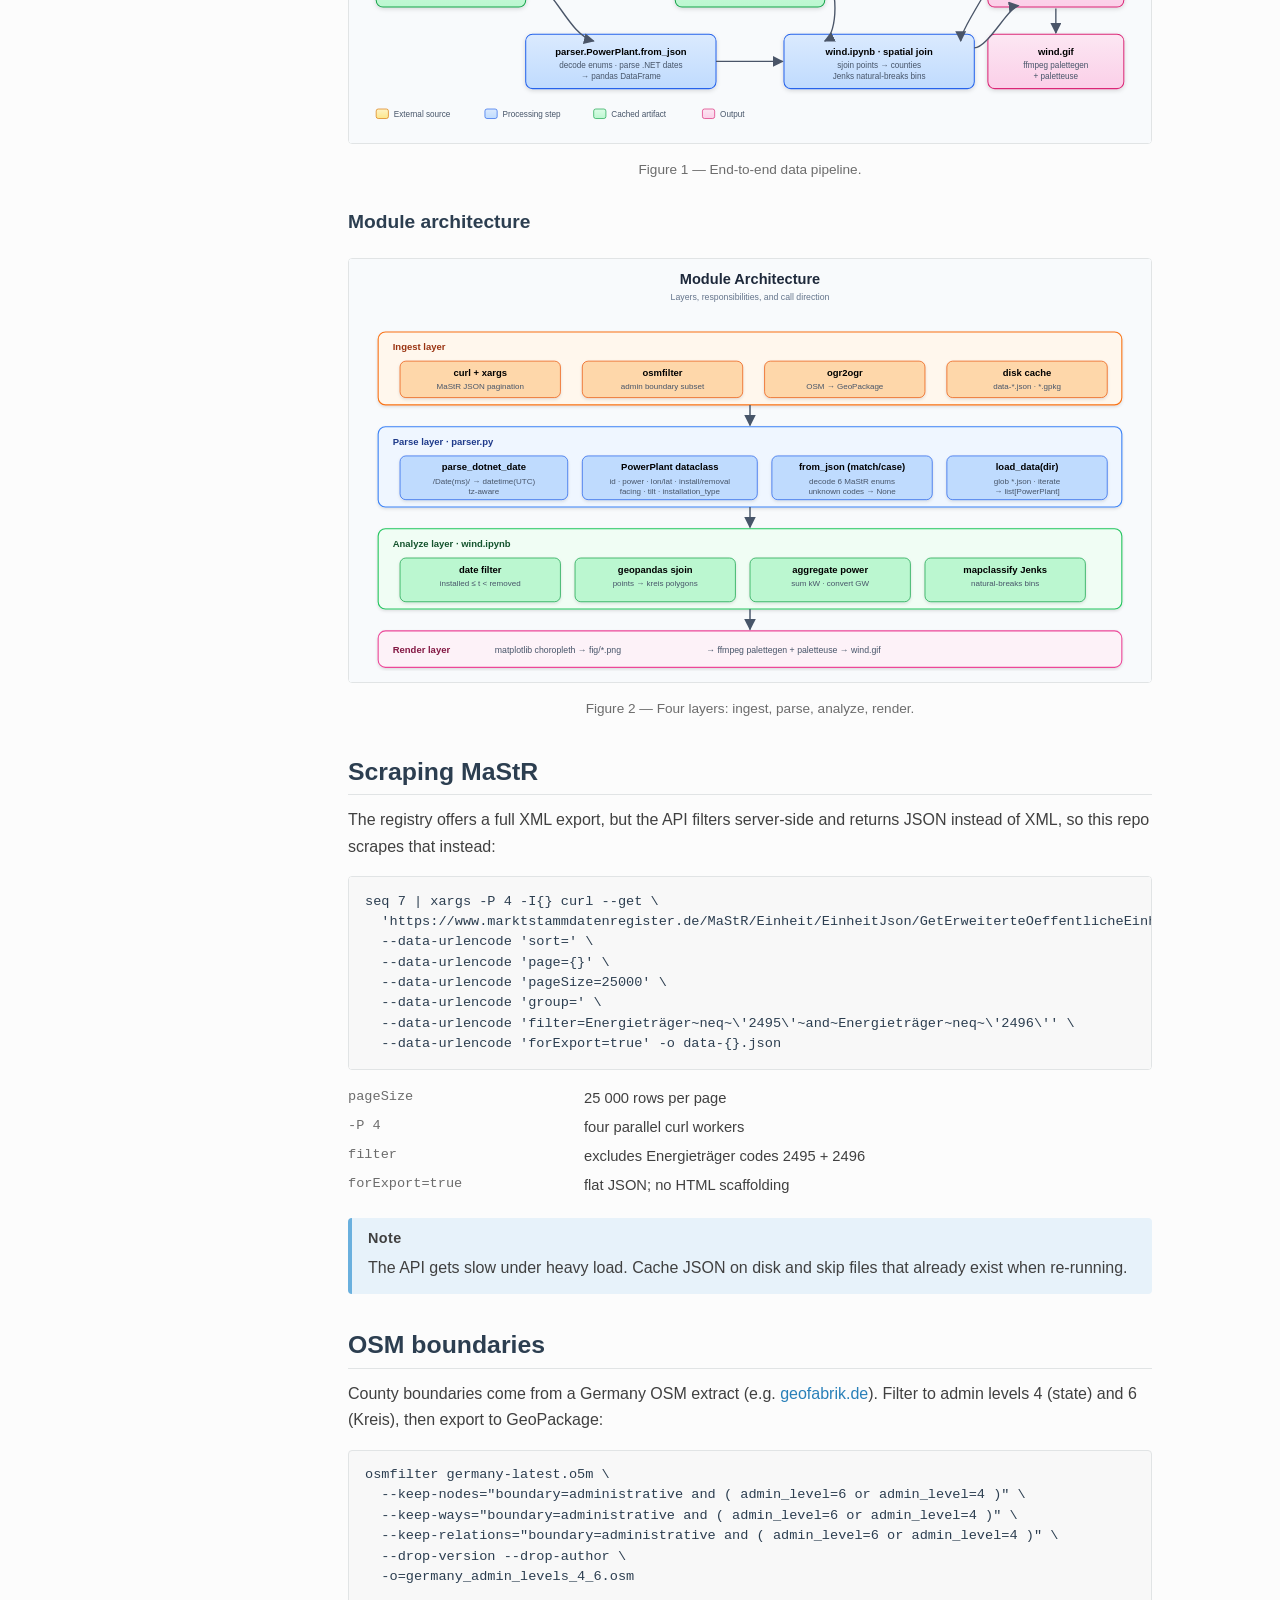
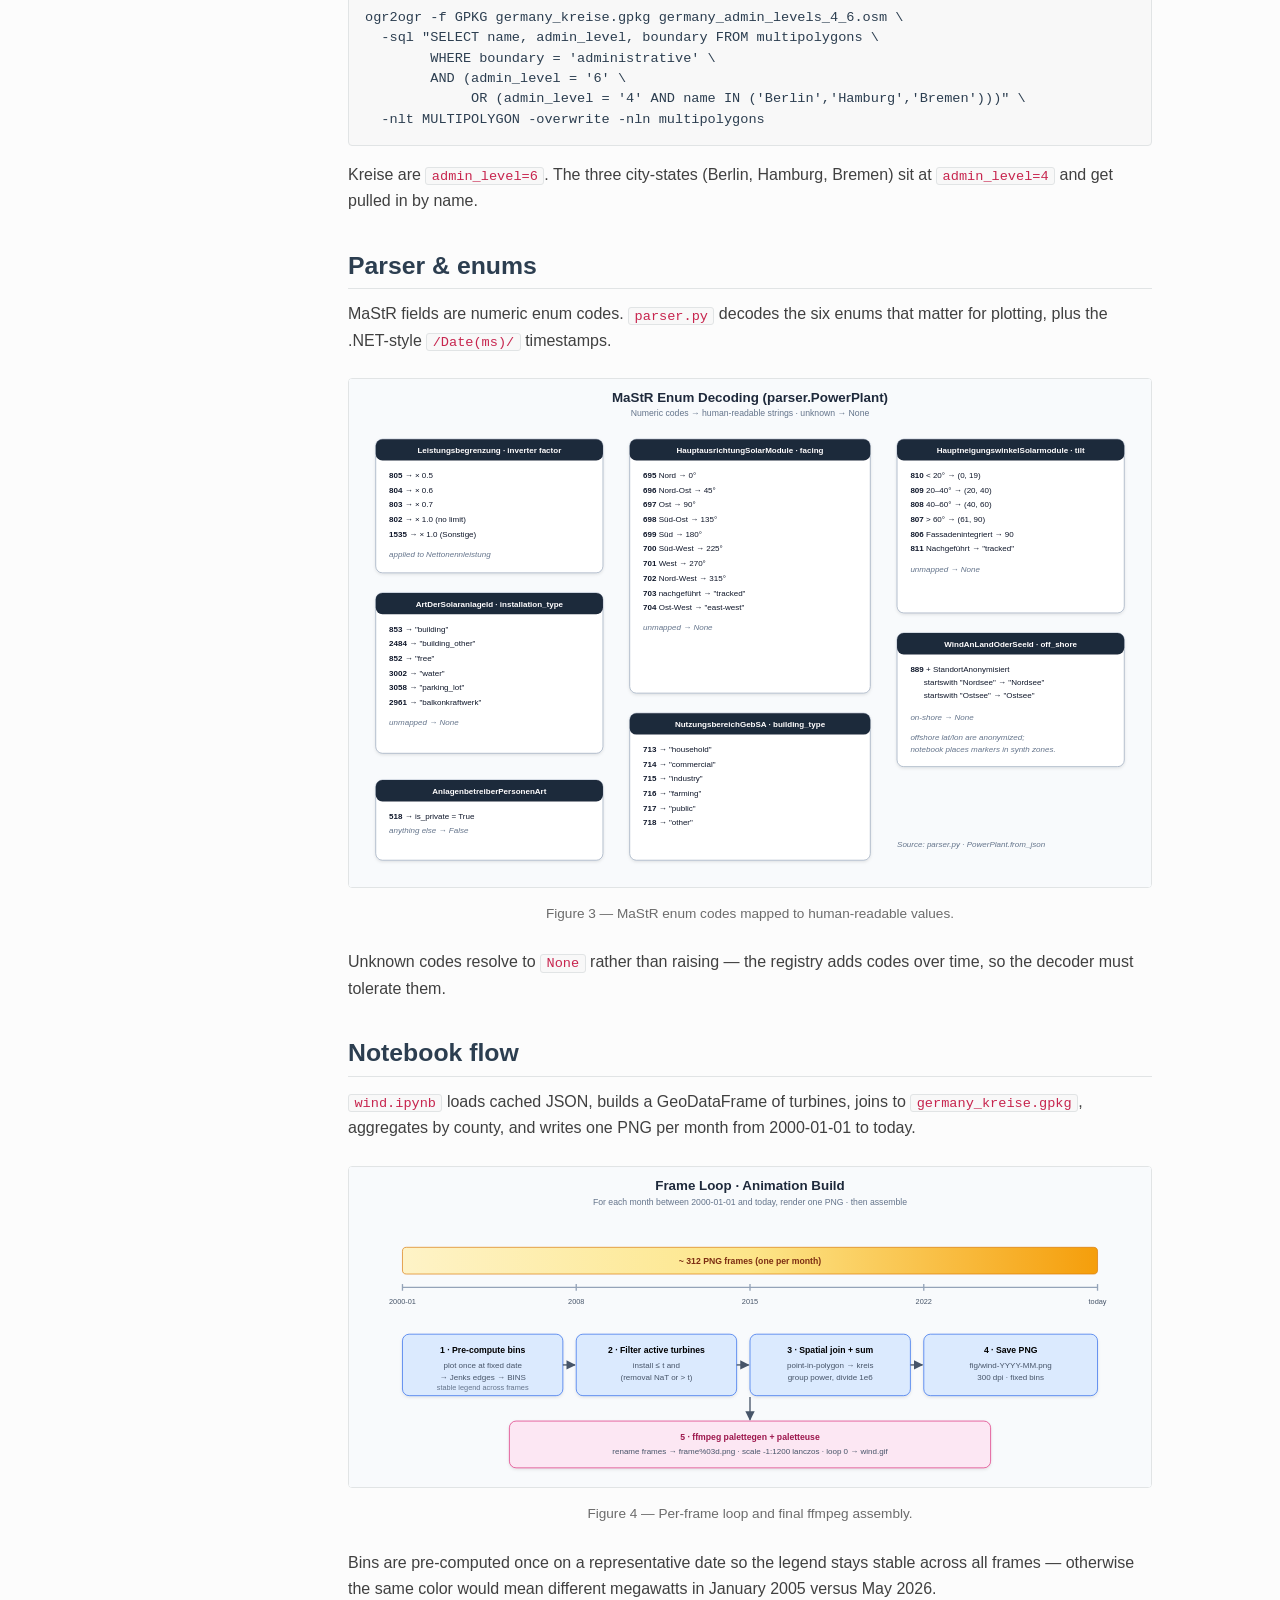
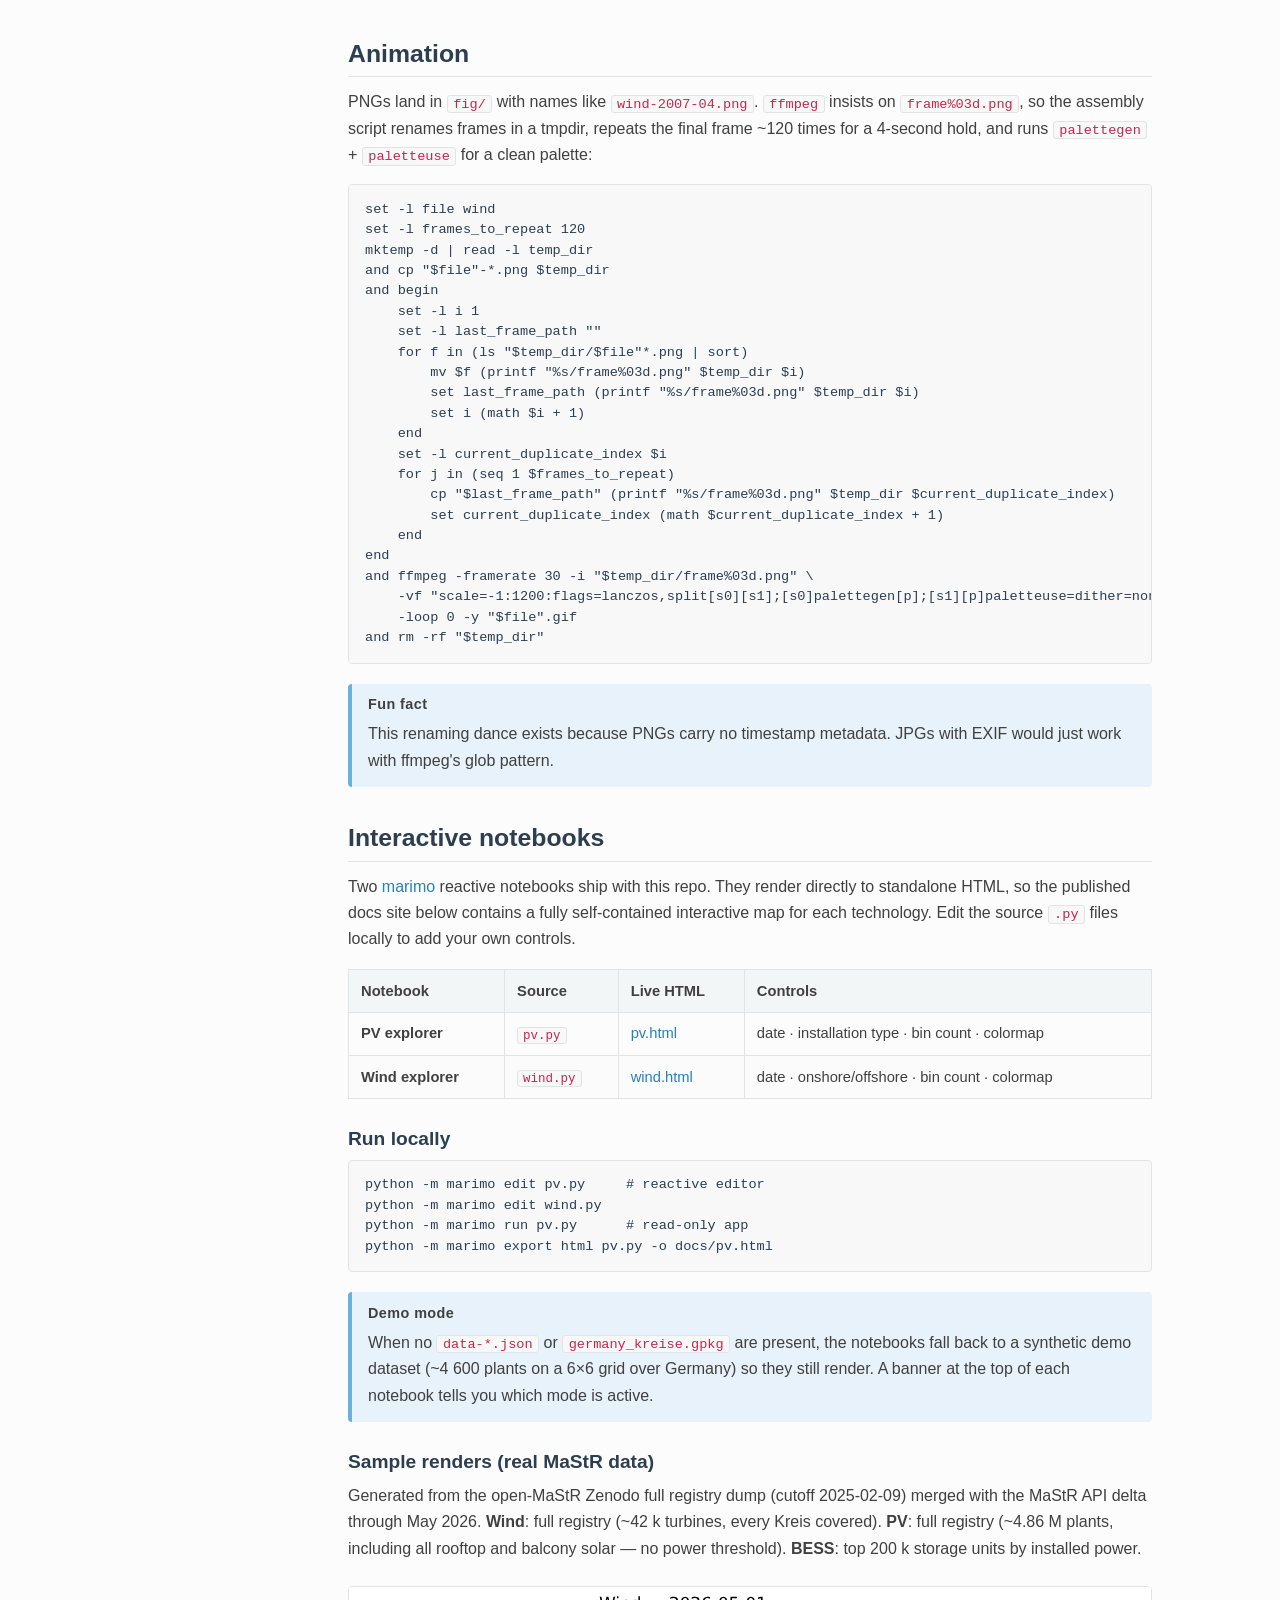
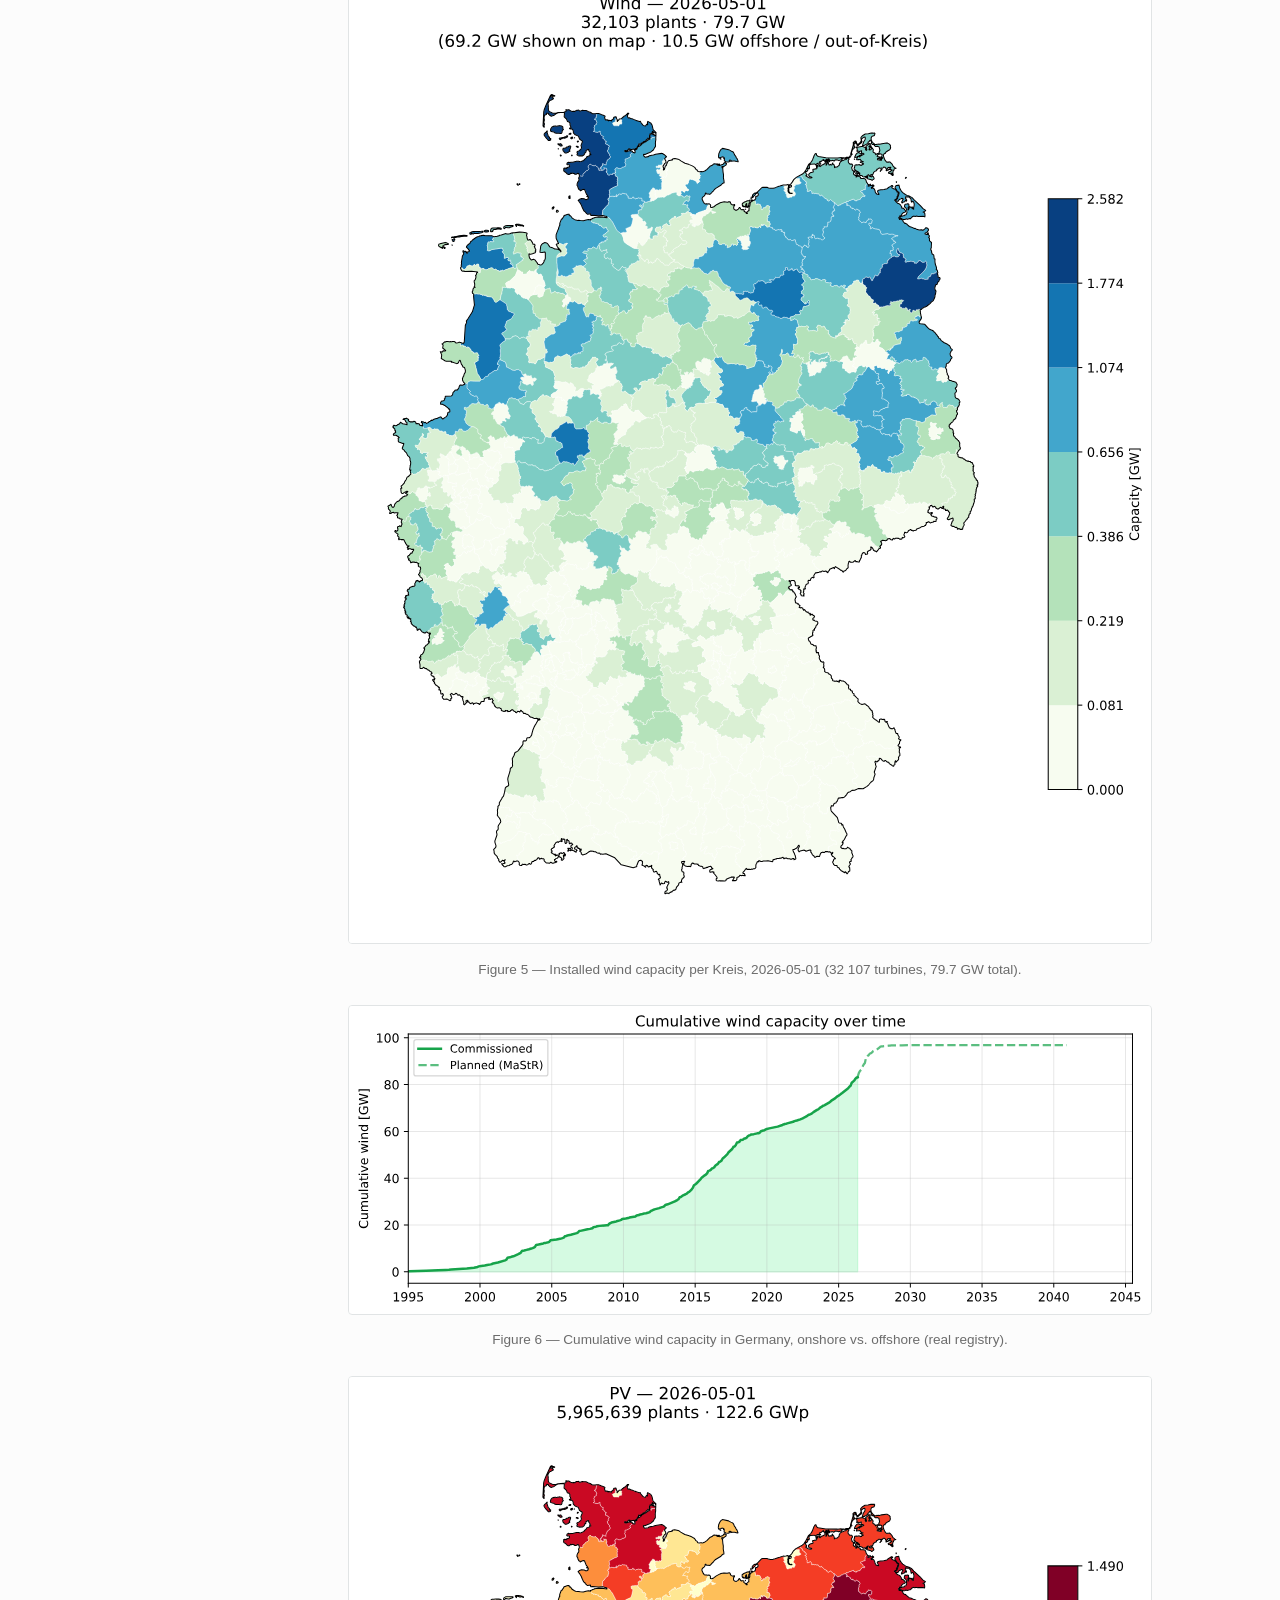
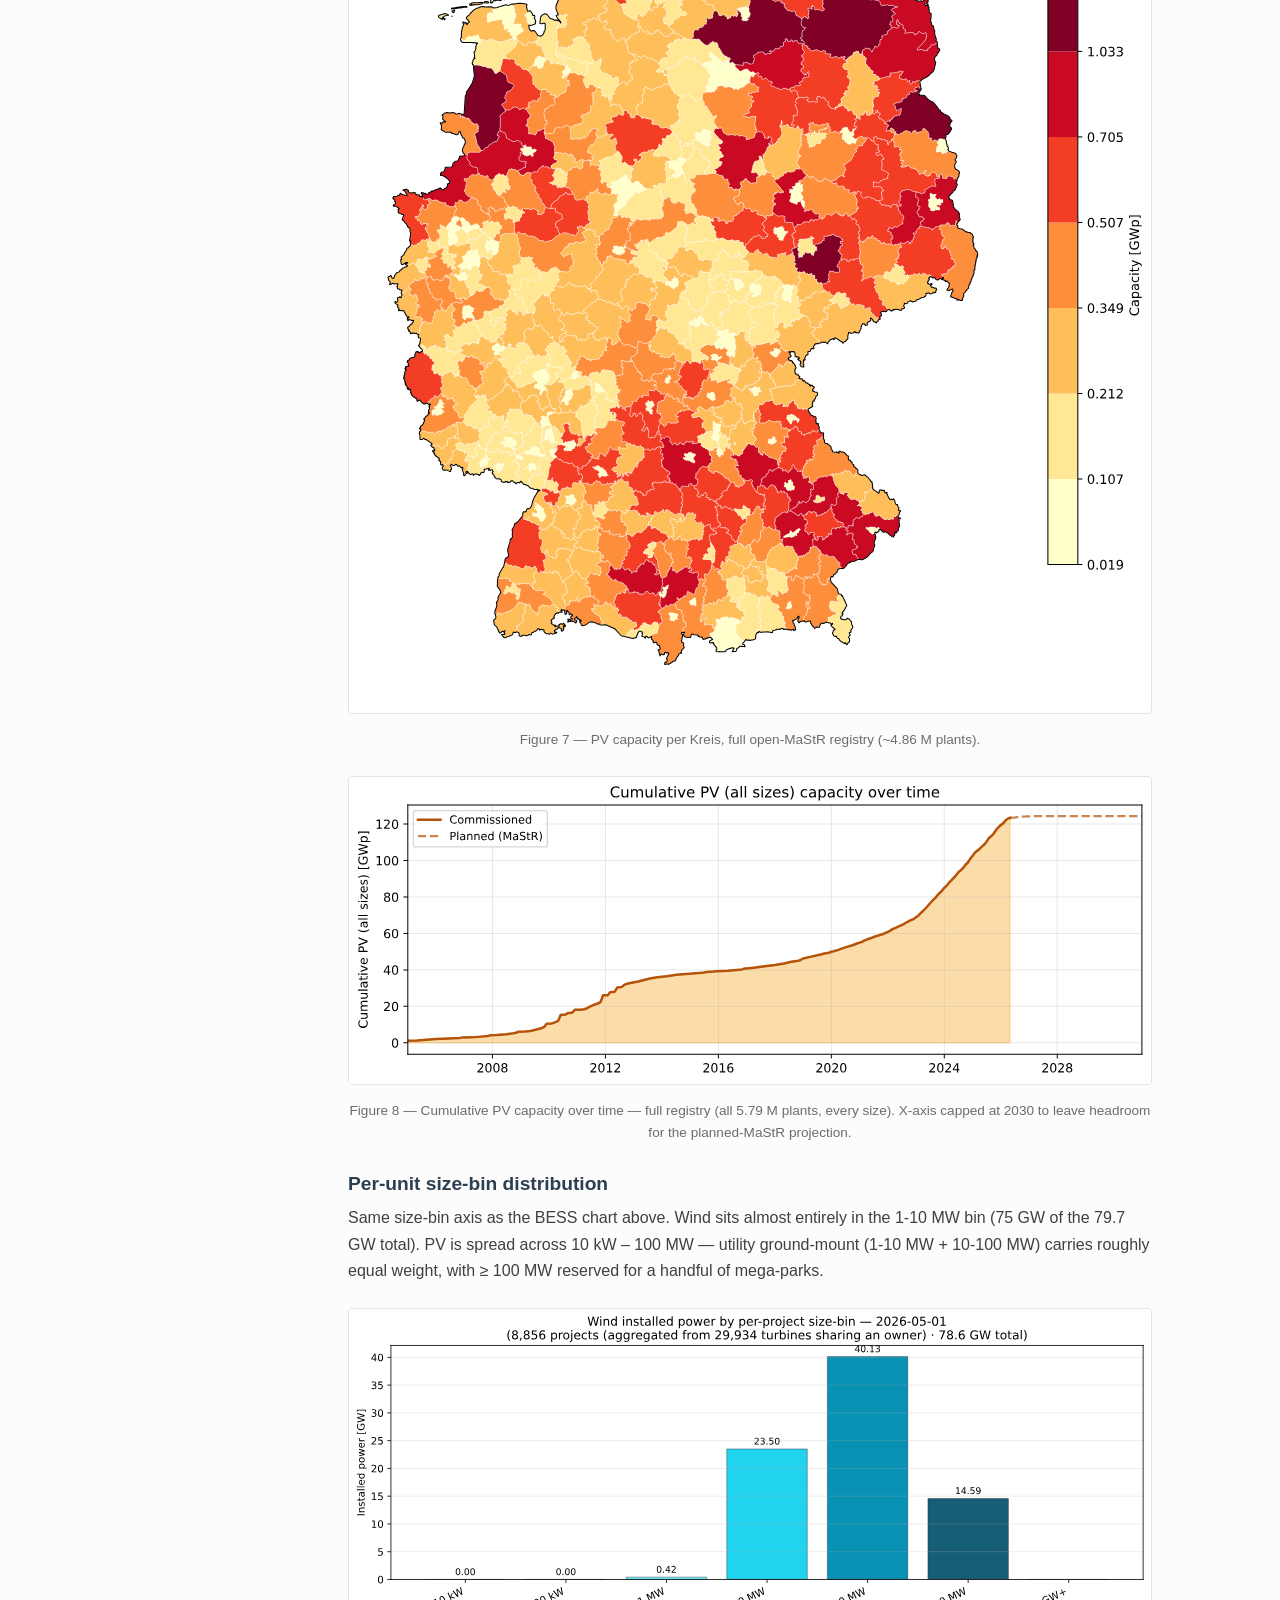
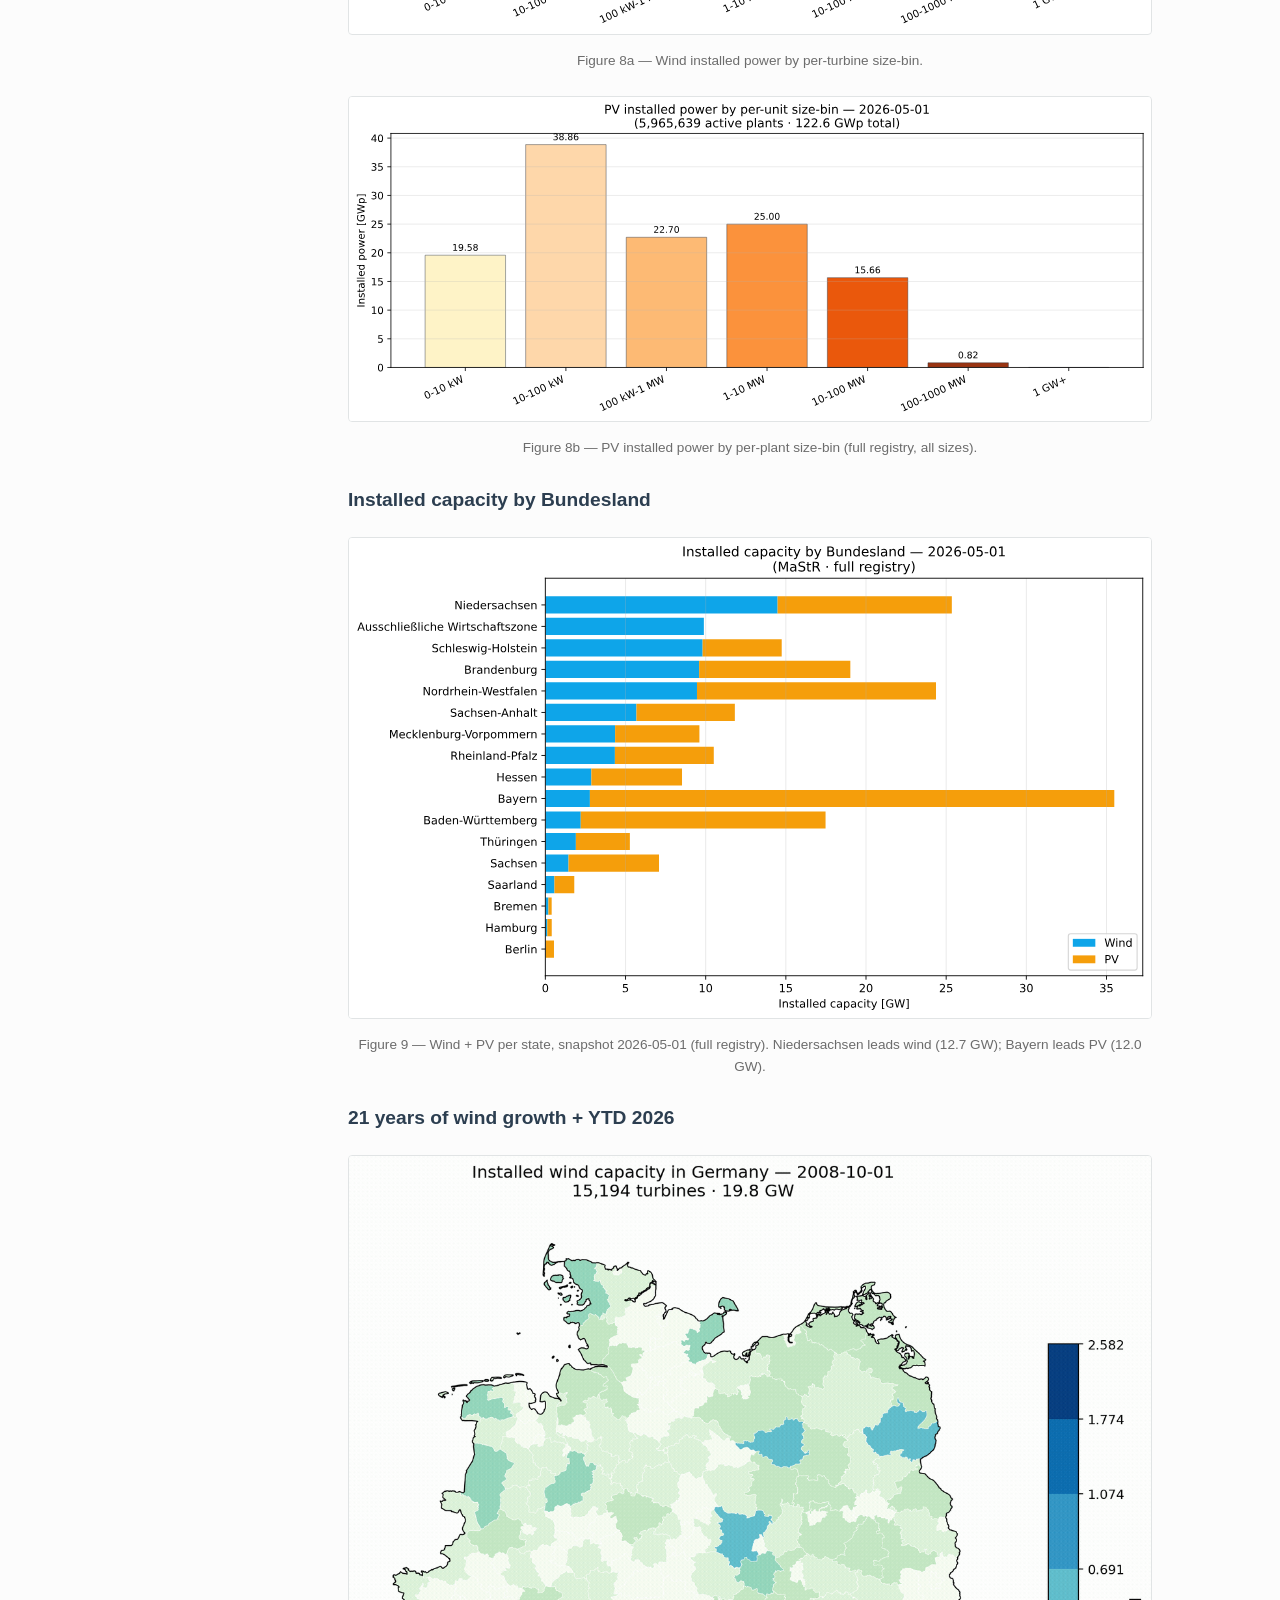
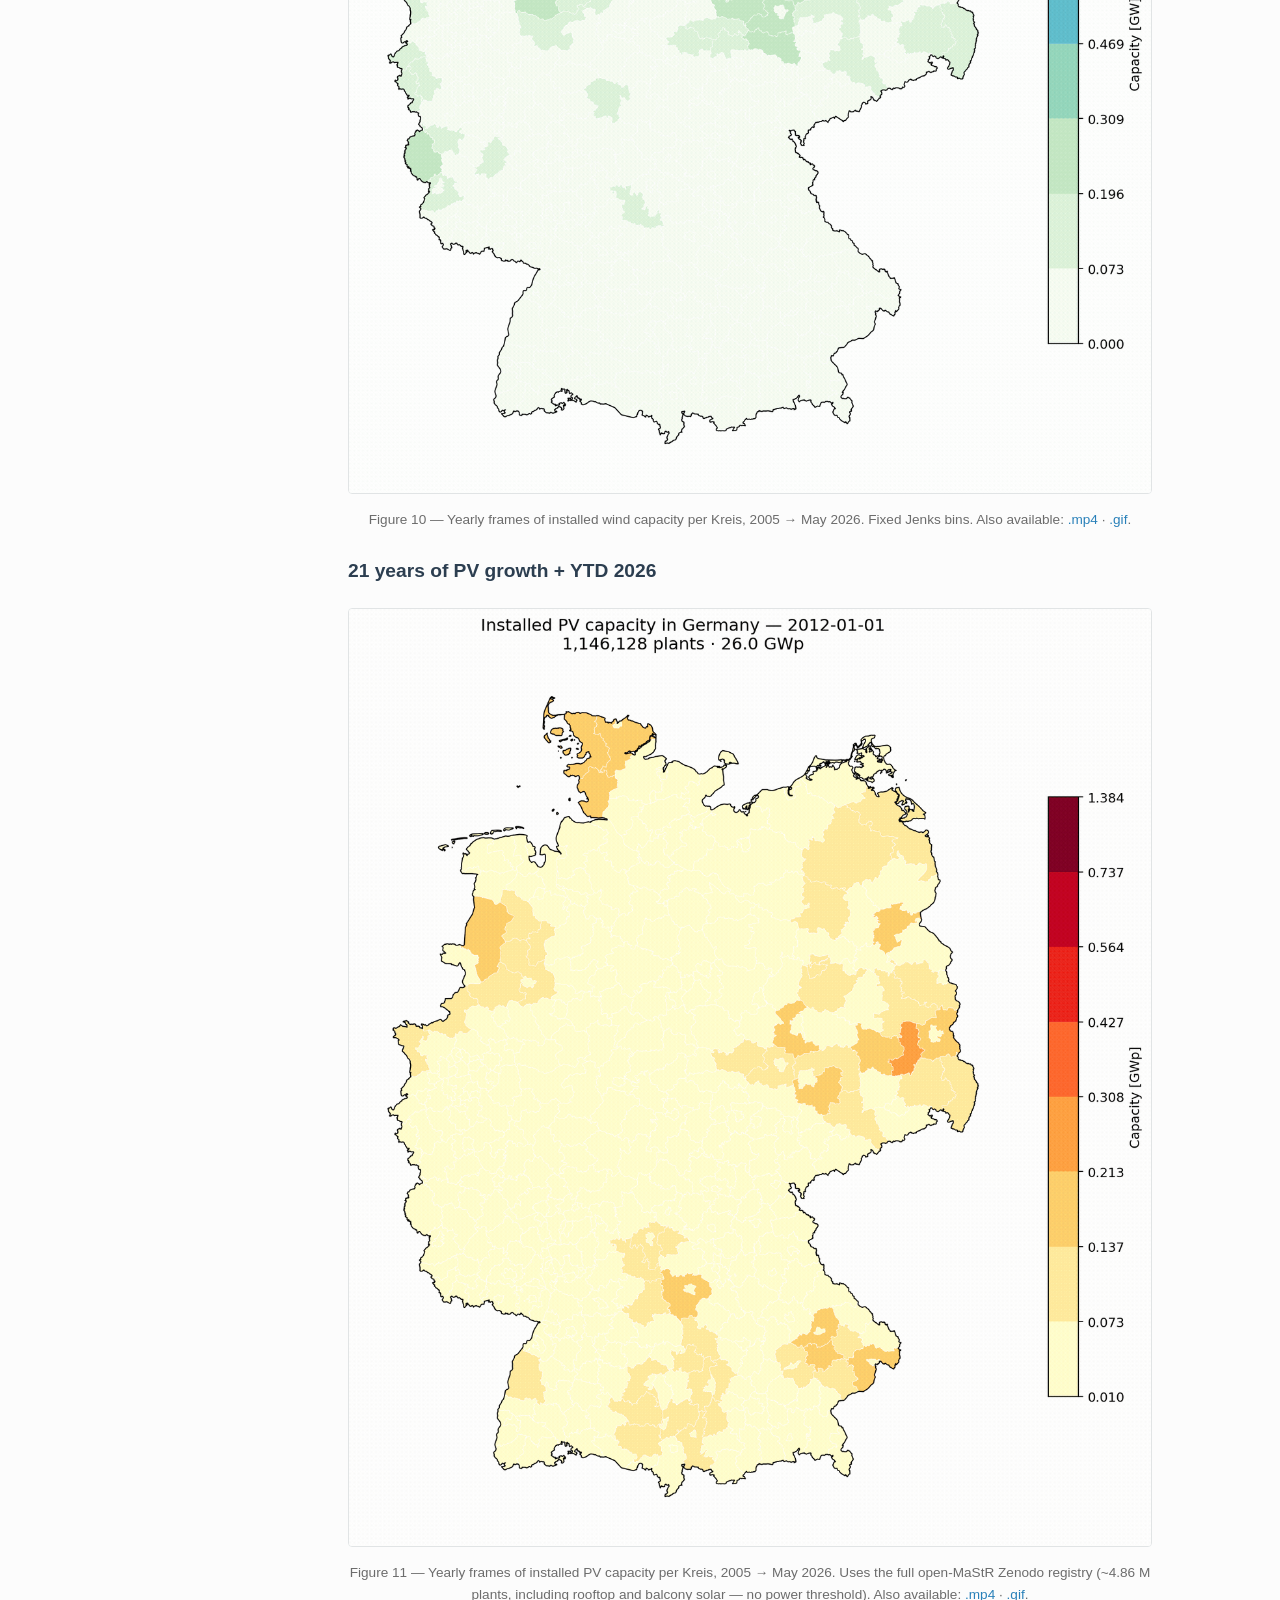
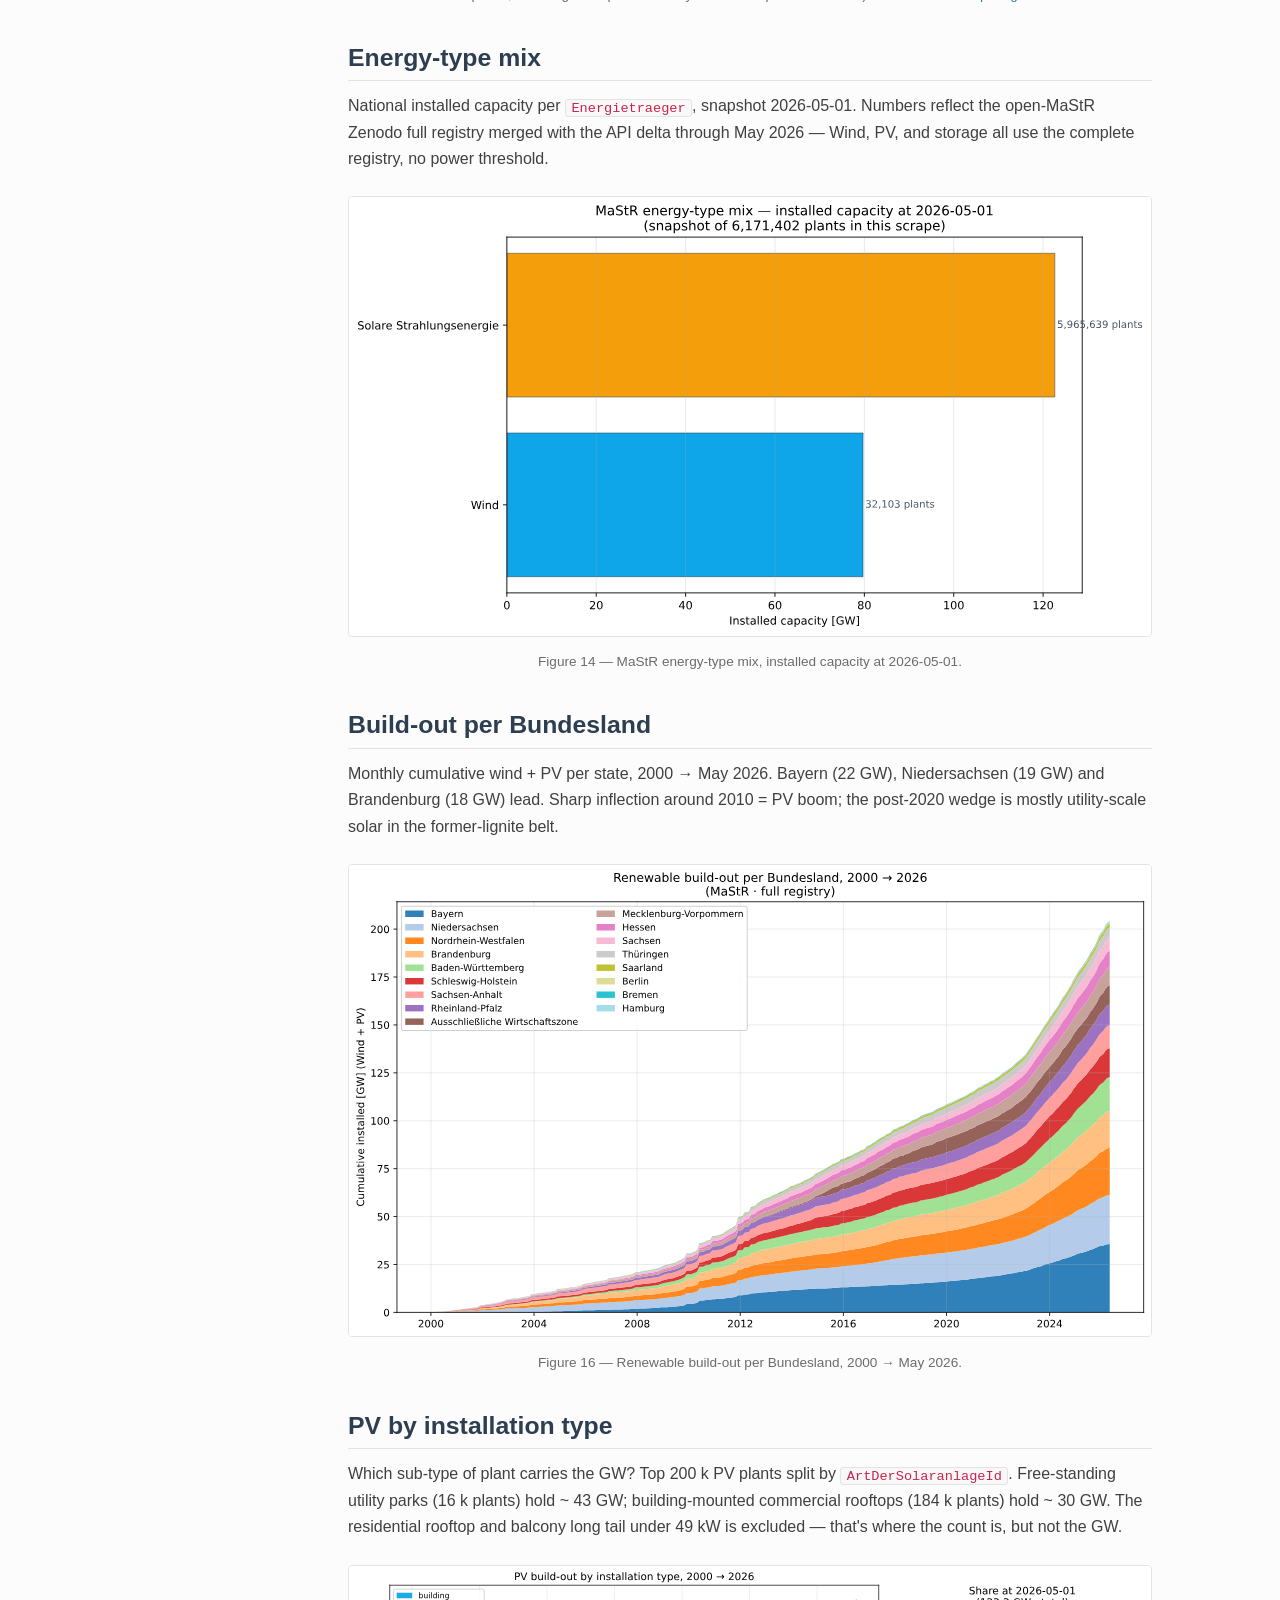
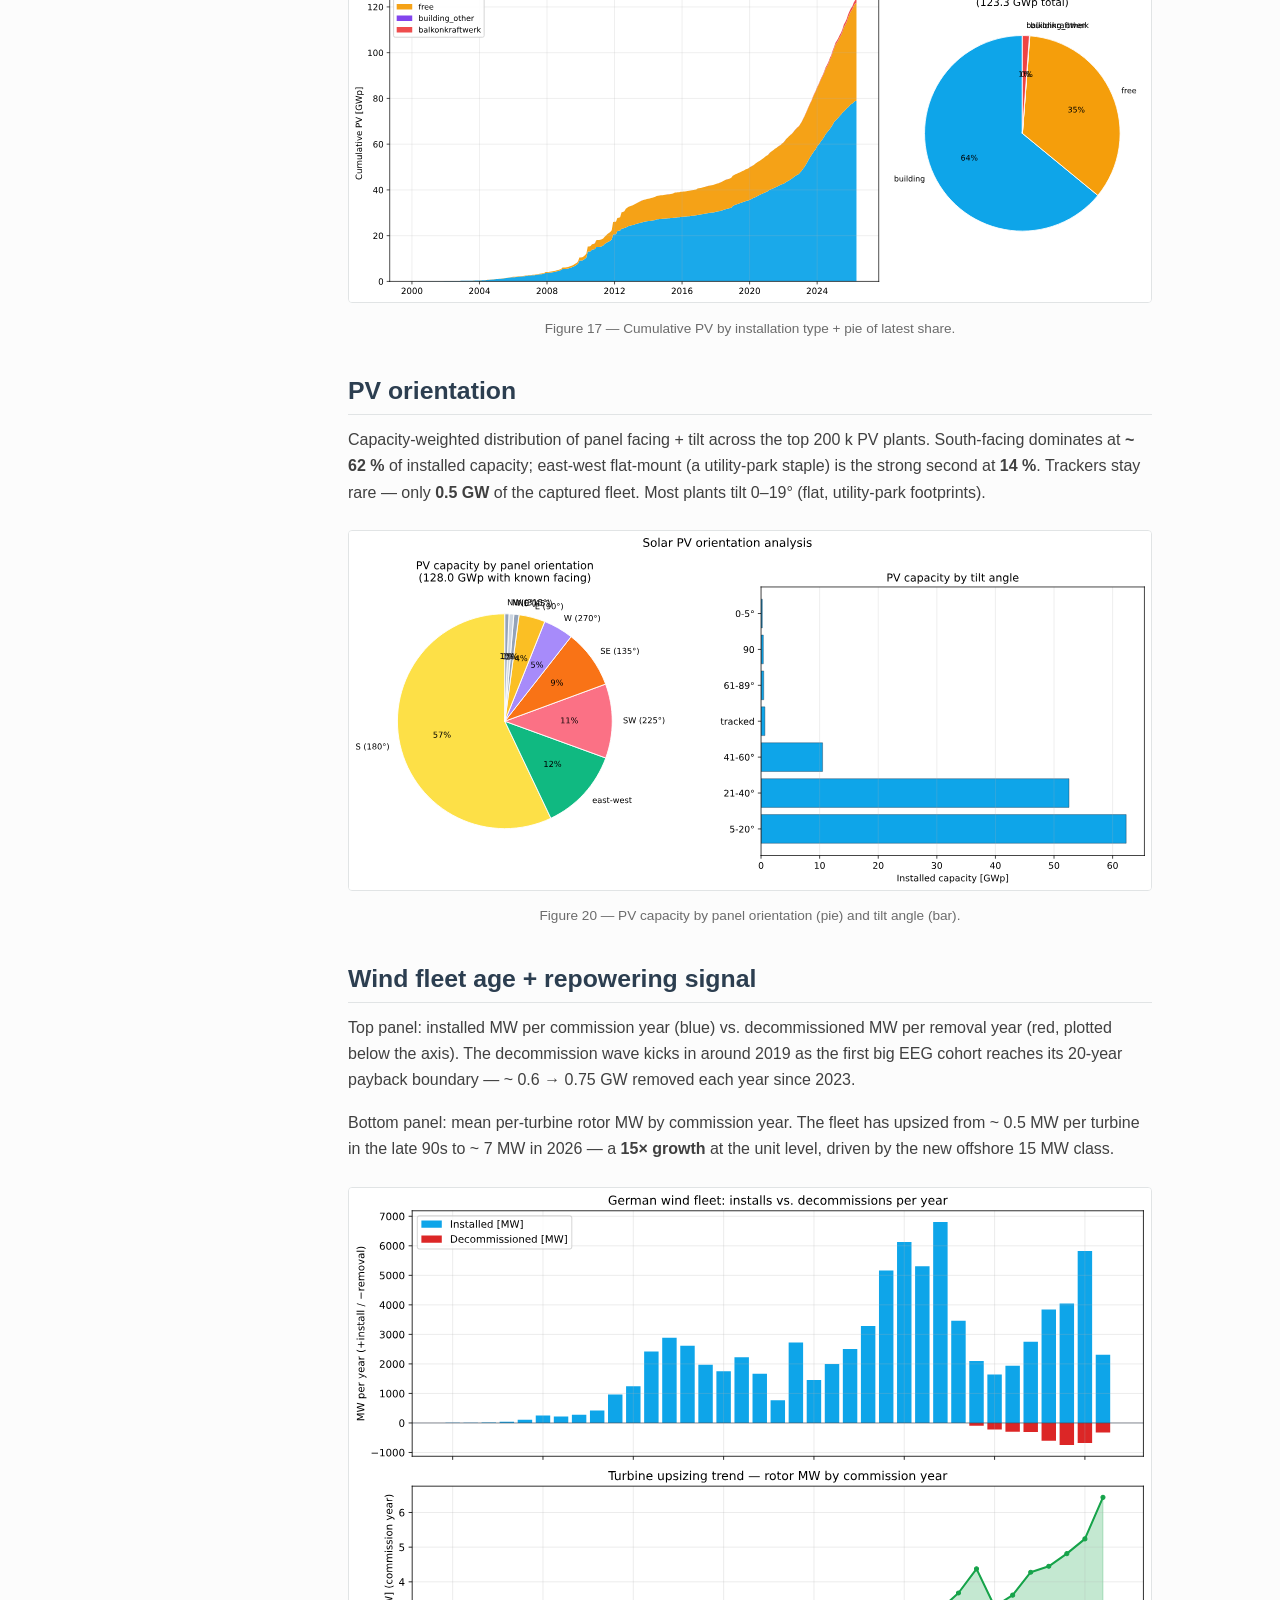
==== commit 6342ec84: "BESS monthly cadence GIF/MP4; update docs path 2017→2018 - fig/bess-2018-may2026.{gif,mp4}: monthly " ====
--- a/docs/index.html
+++ b/docs/index.html
@@ -643,16 +643,16 @@
         <h3>9 years of battery storage growth (2017 → May 2026)</h3>
         <figure>
           <video autoplay loop muted playsinline preload="metadata"
-                 poster="assets/bess-2017-may2026.gif"
+                 poster="assets/bess-2018-may2026.gif"
                  style="max-width:100%;border:1px solid var(--rtd-border);border-radius:4px;background:#fff;">
-            <source src="assets/bess-2017-may2026.mp4" type="video/mp4">
-            <img src="assets/bess-2017-may2026.gif" alt="BESS power per Kreis 2017 to May 2026 animation" style="max-width:100%">
+            <source src="assets/bess-2018-may2026.mp4" type="video/mp4">
+            <img src="assets/bess-2018-may2026.gif" alt="BESS power per Kreis 2017 to May 2026 animation" style="max-width:100%">
           </video>
           <figcaption>
             Figure 30 — Yearly BESS power per Kreis, 2017 → May 2026.
             Also available:
-            <a href="assets/bess-2017-may2026.mp4">.mp4</a> ·
-            <a href="assets/bess-2017-may2026.gif">.gif</a>.
+            <a href="assets/bess-2018-may2026.mp4">.mp4</a> ·
+            <a href="assets/bess-2018-may2026.gif">.gif</a>.
           </figcaption>
         </figure>
       </section>
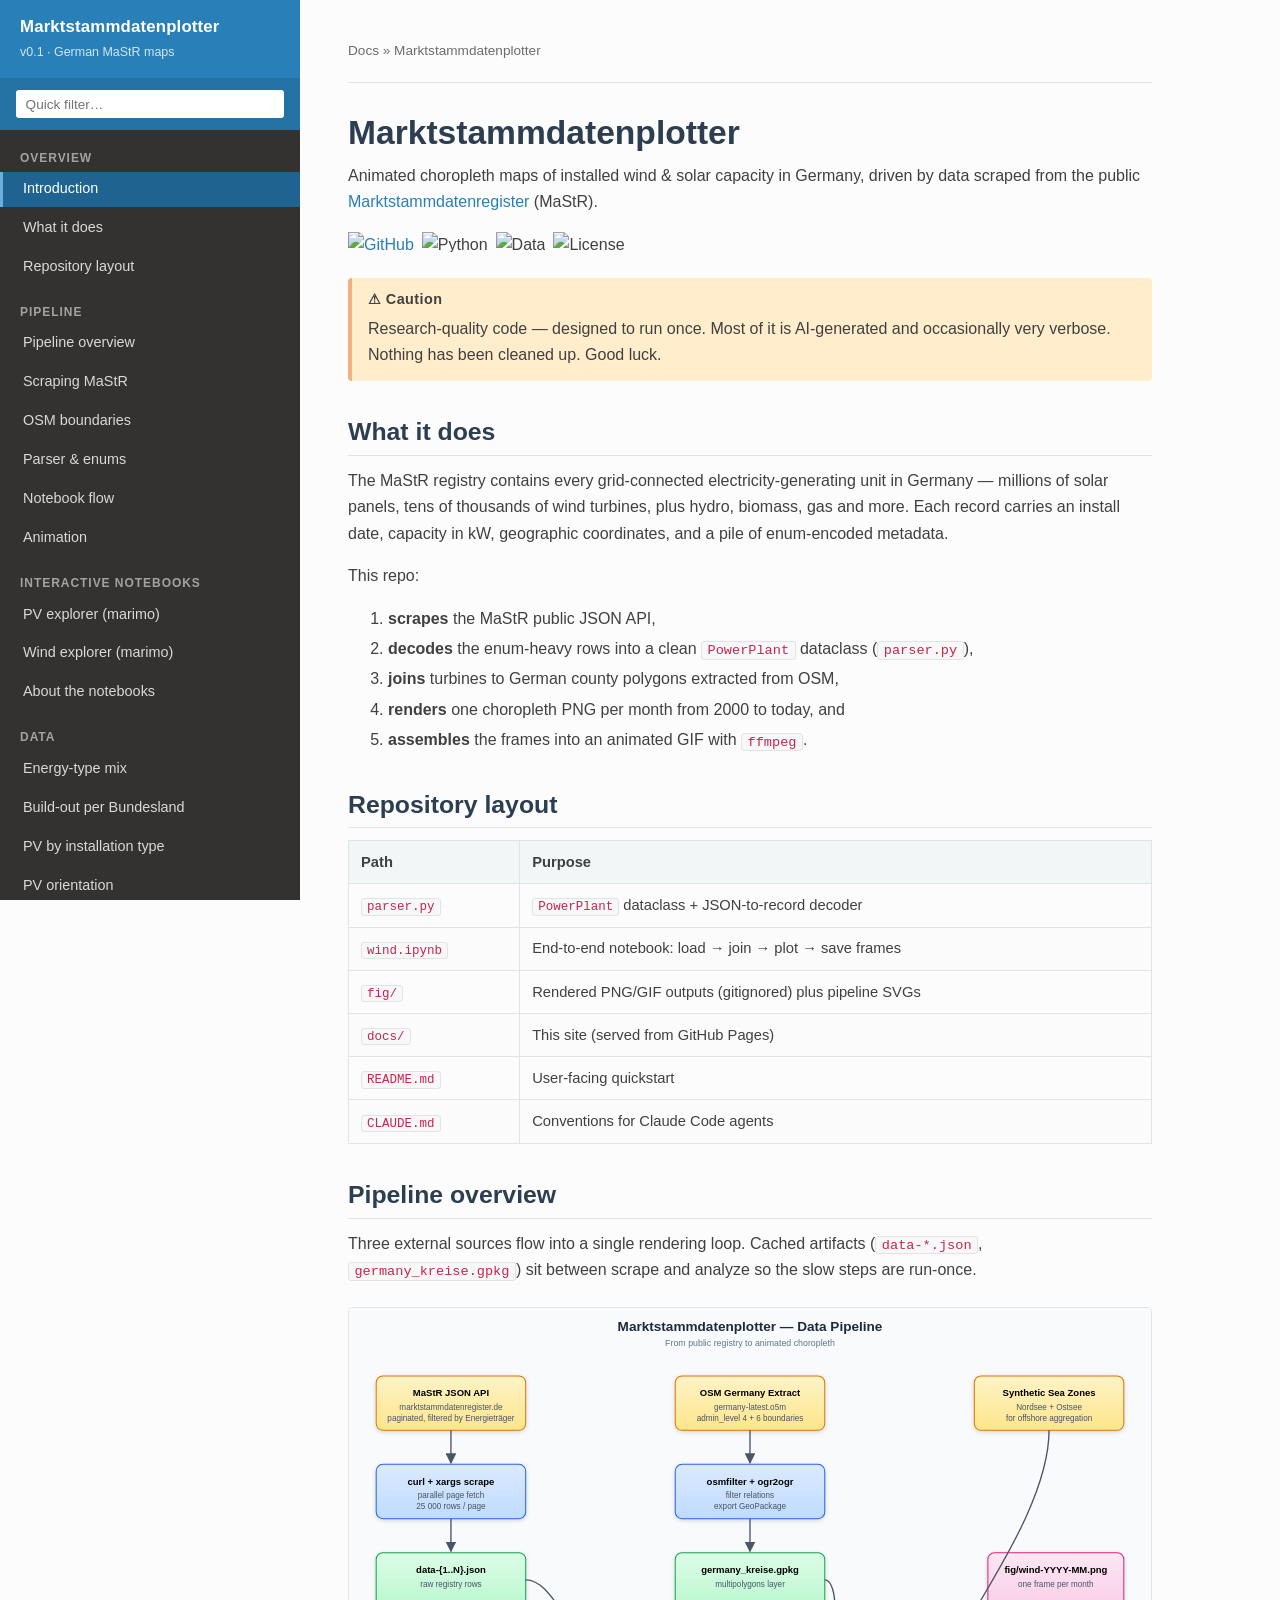
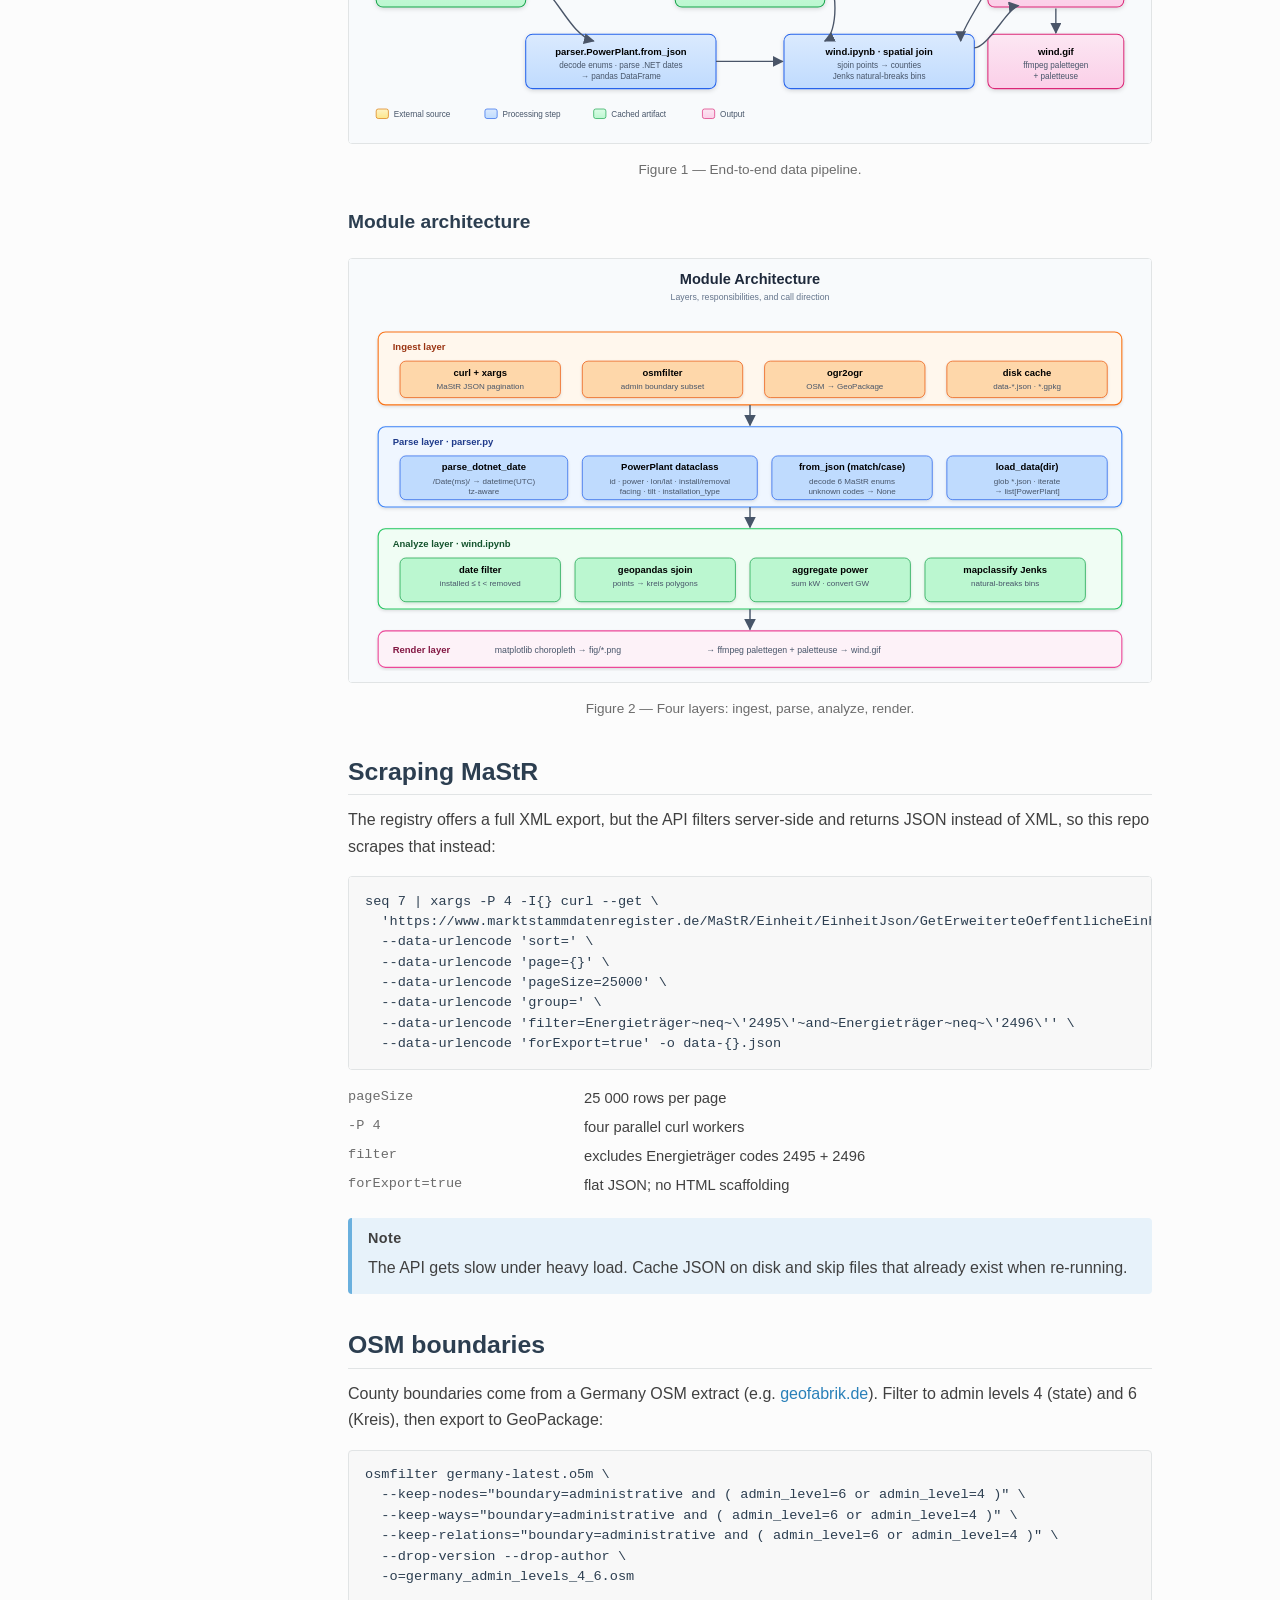
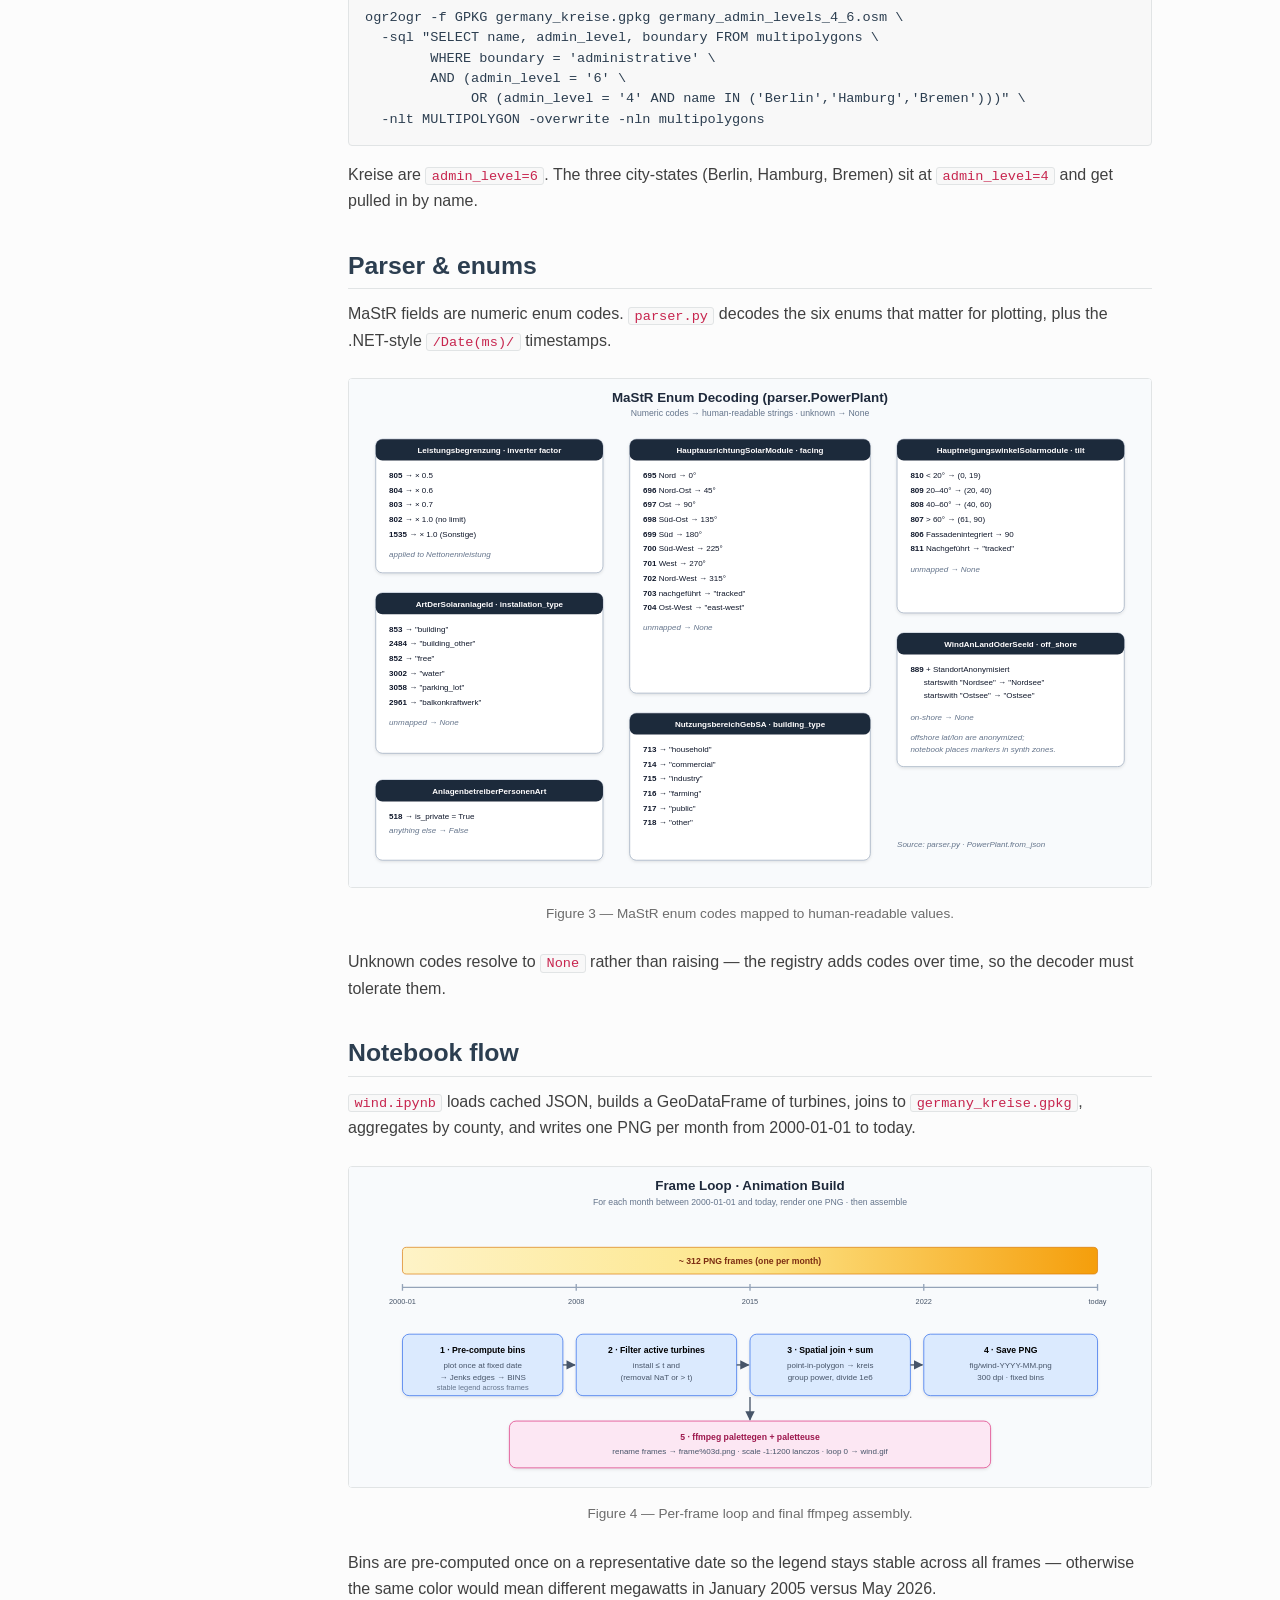
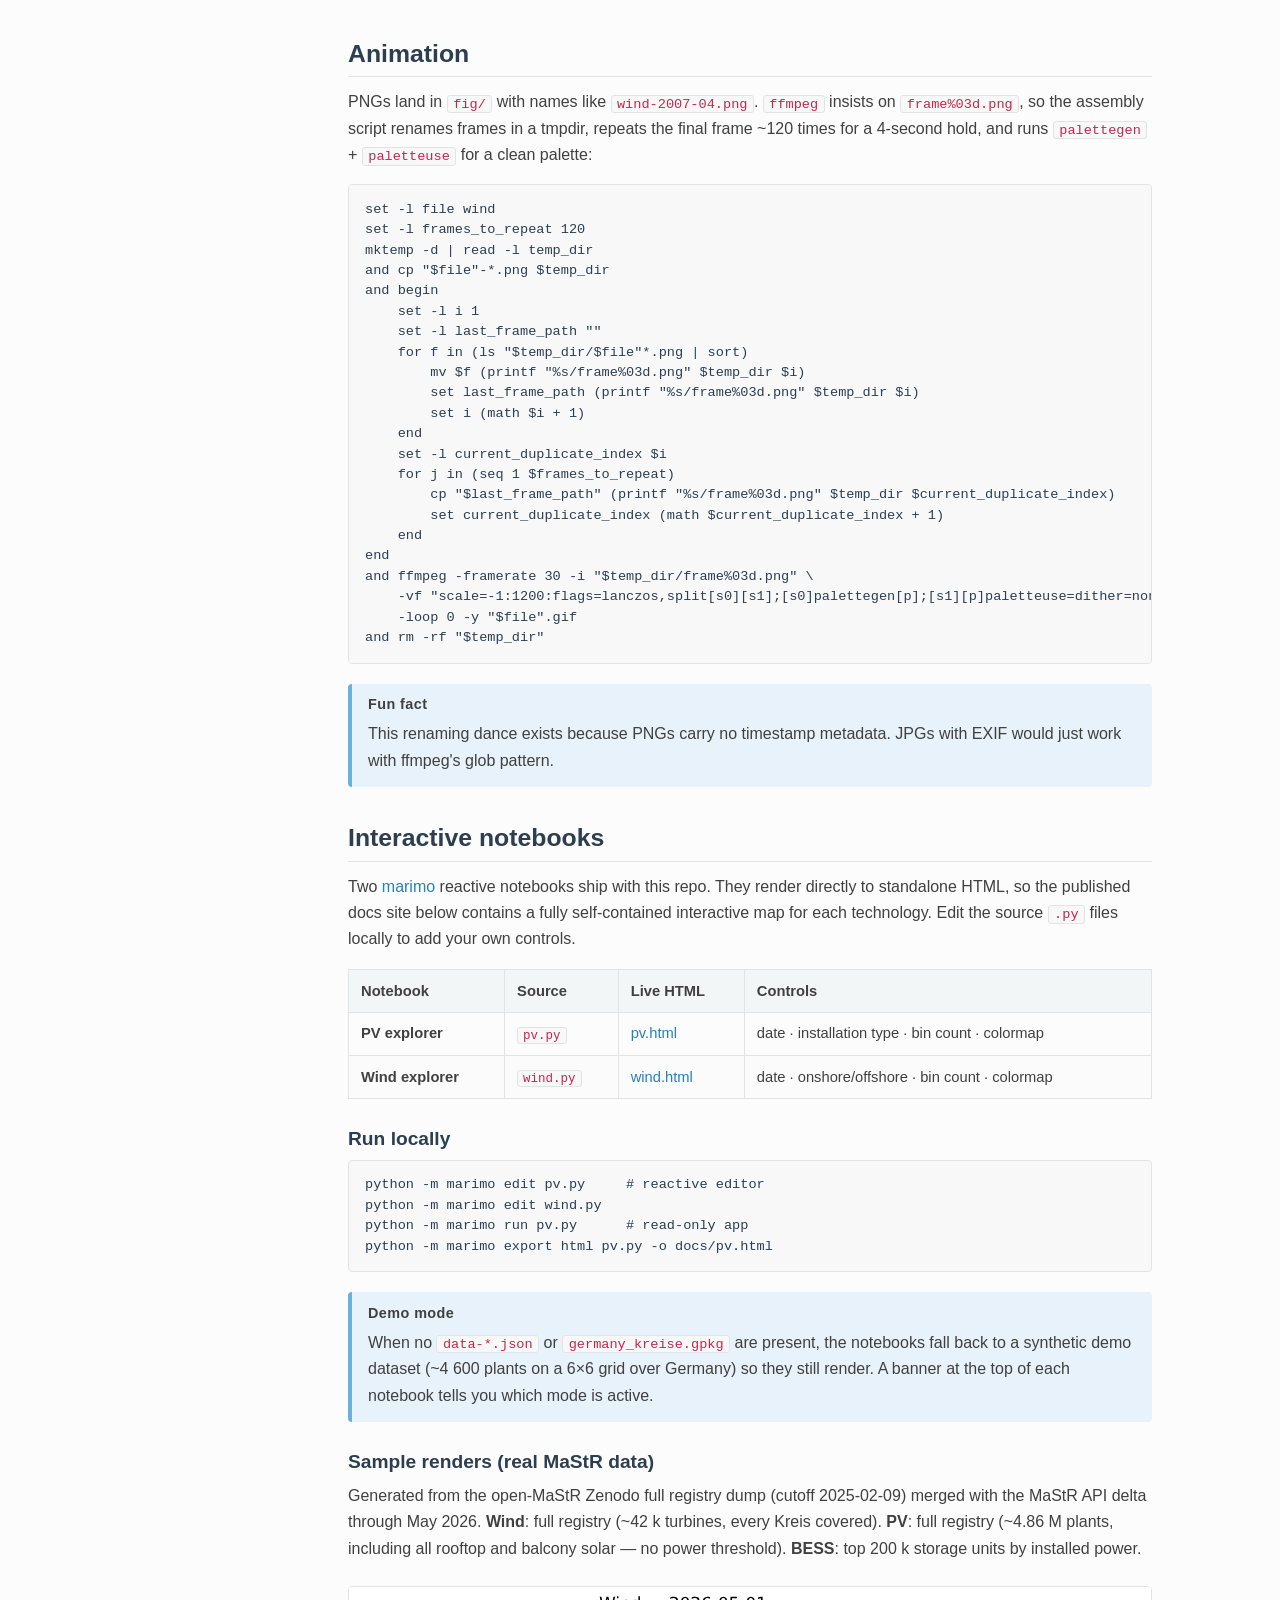
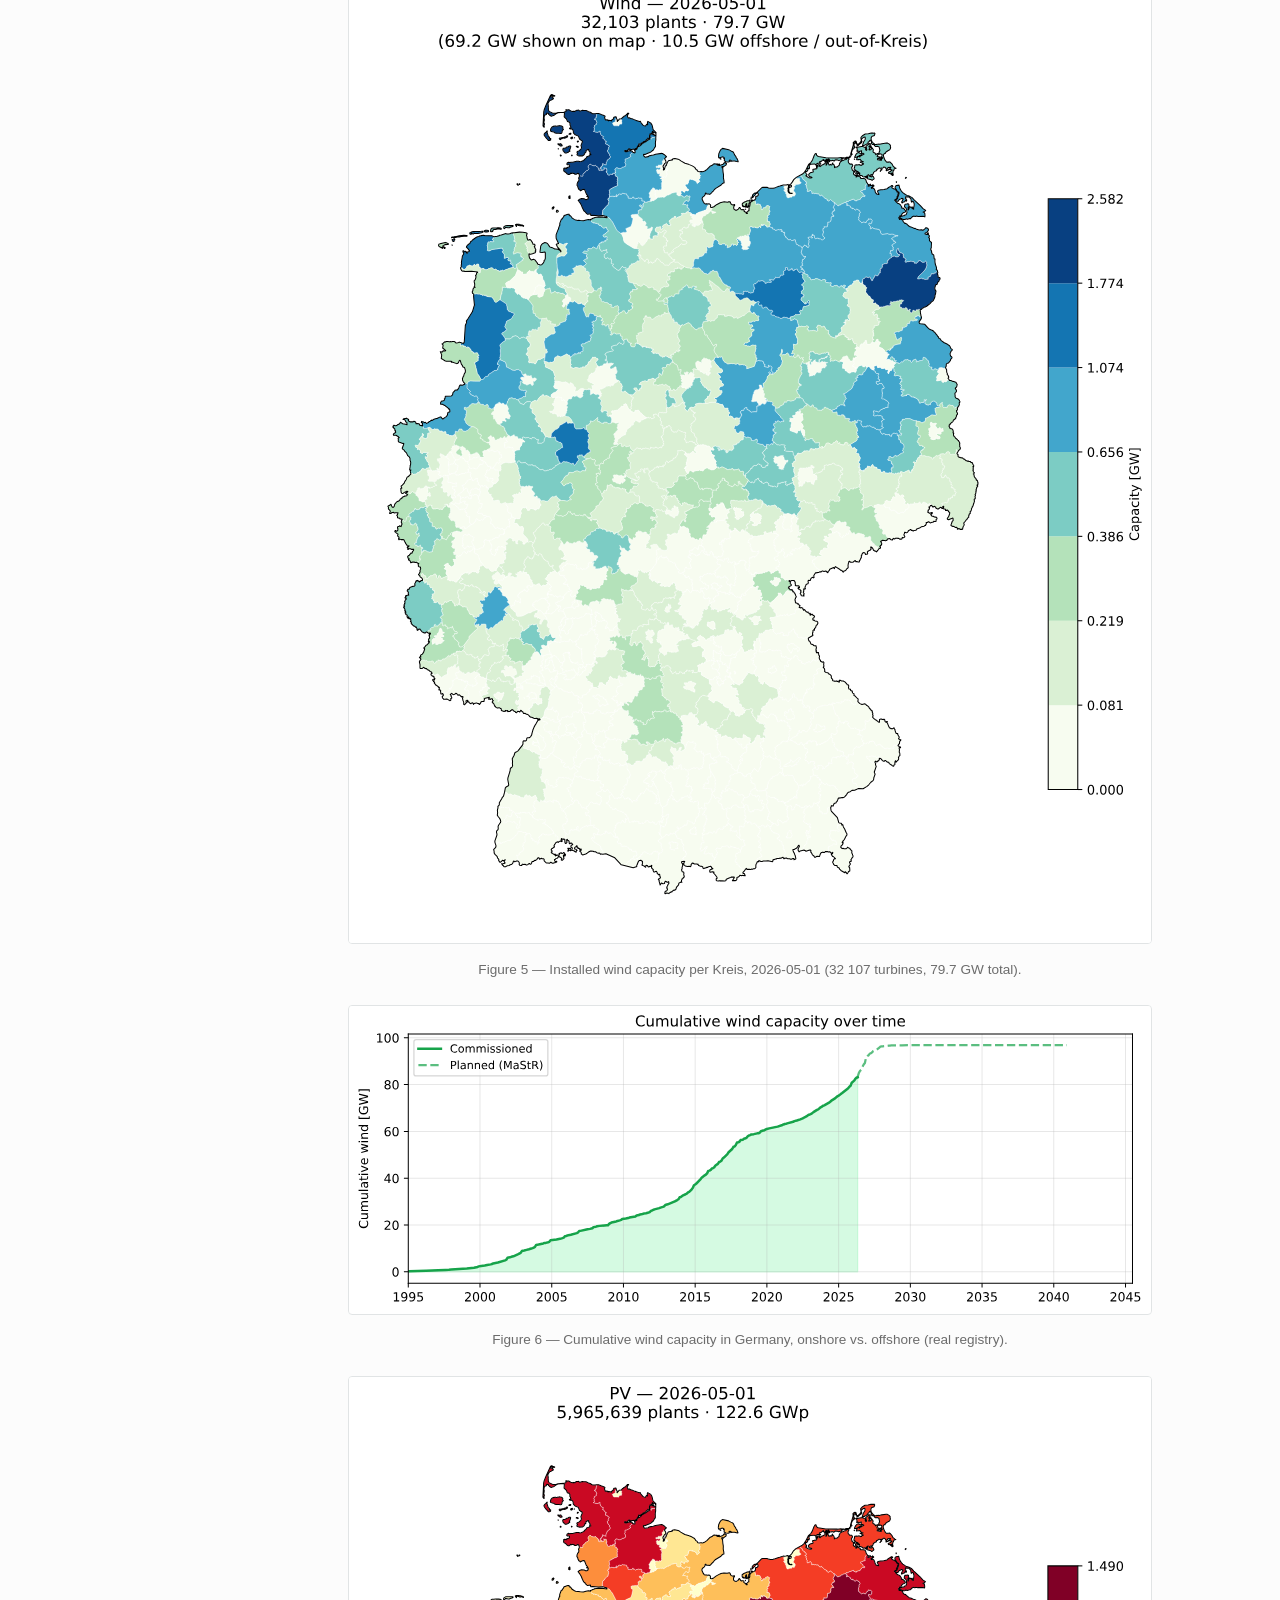
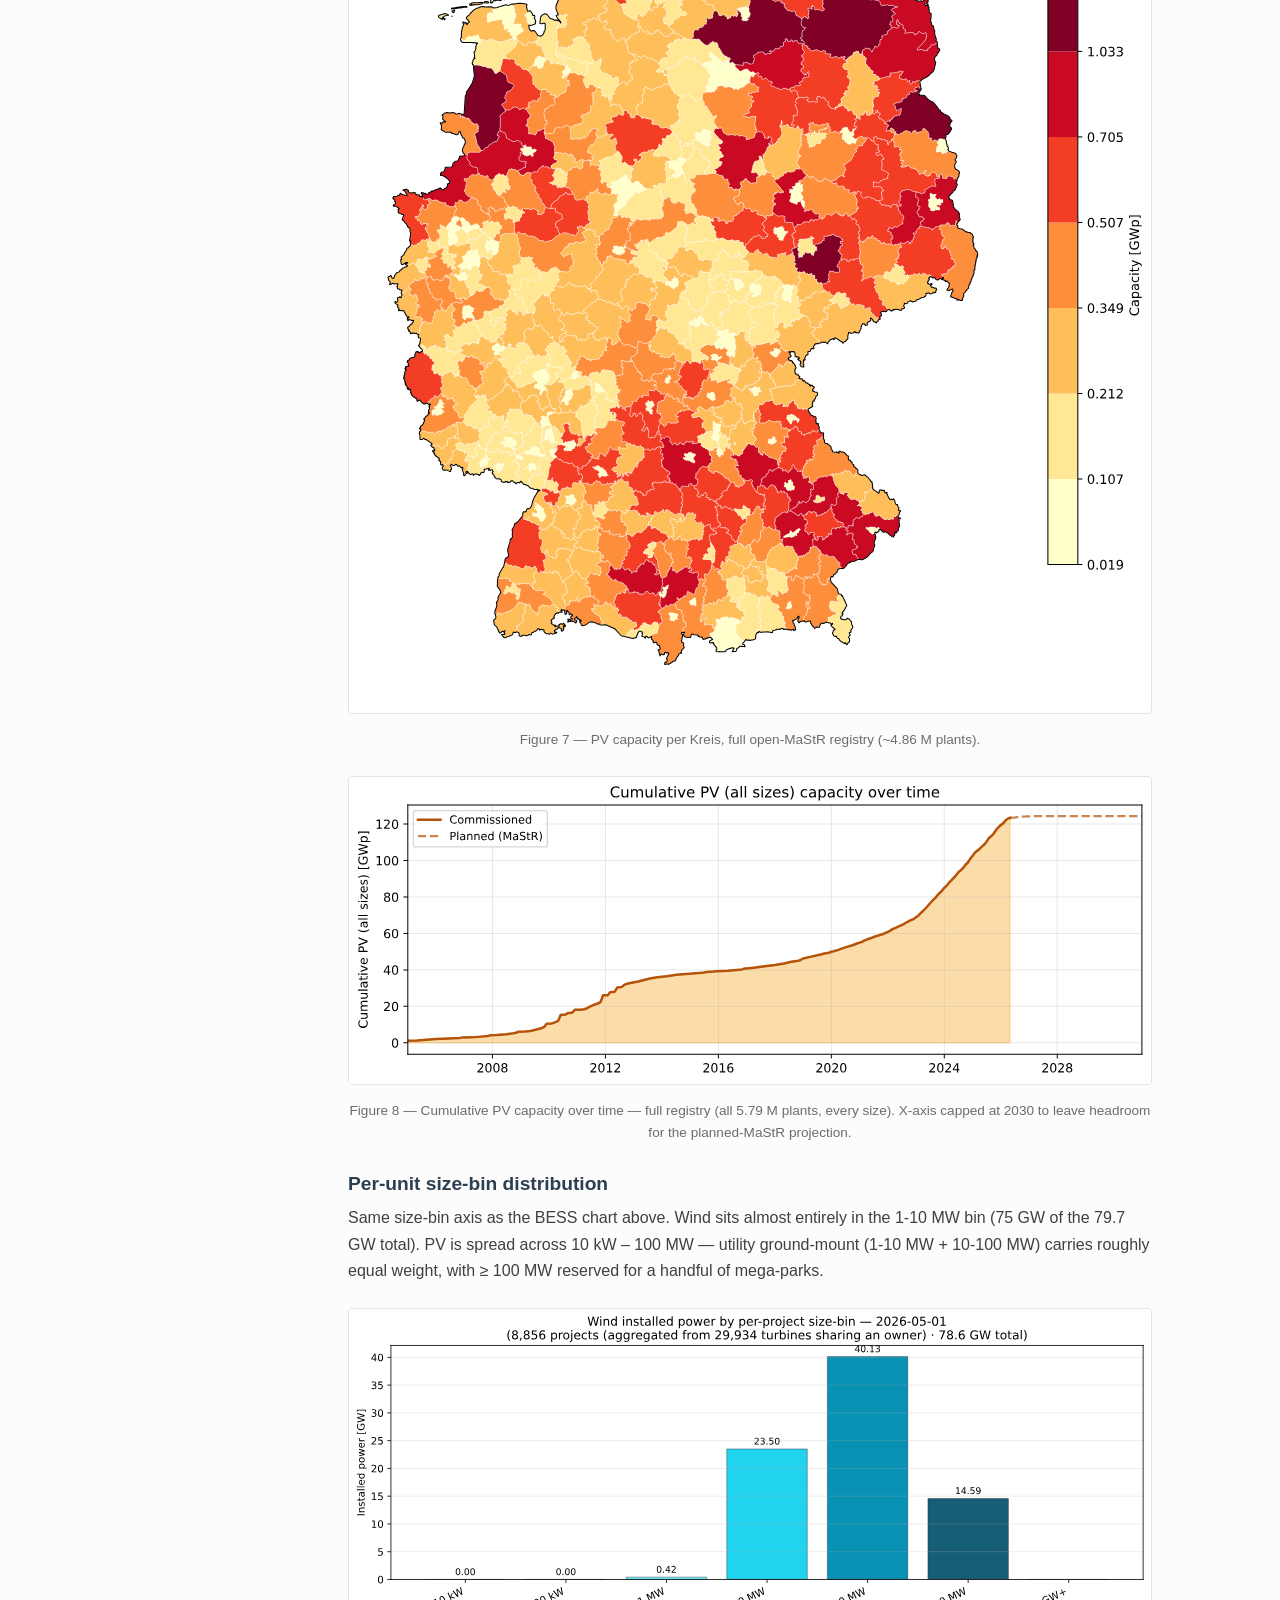
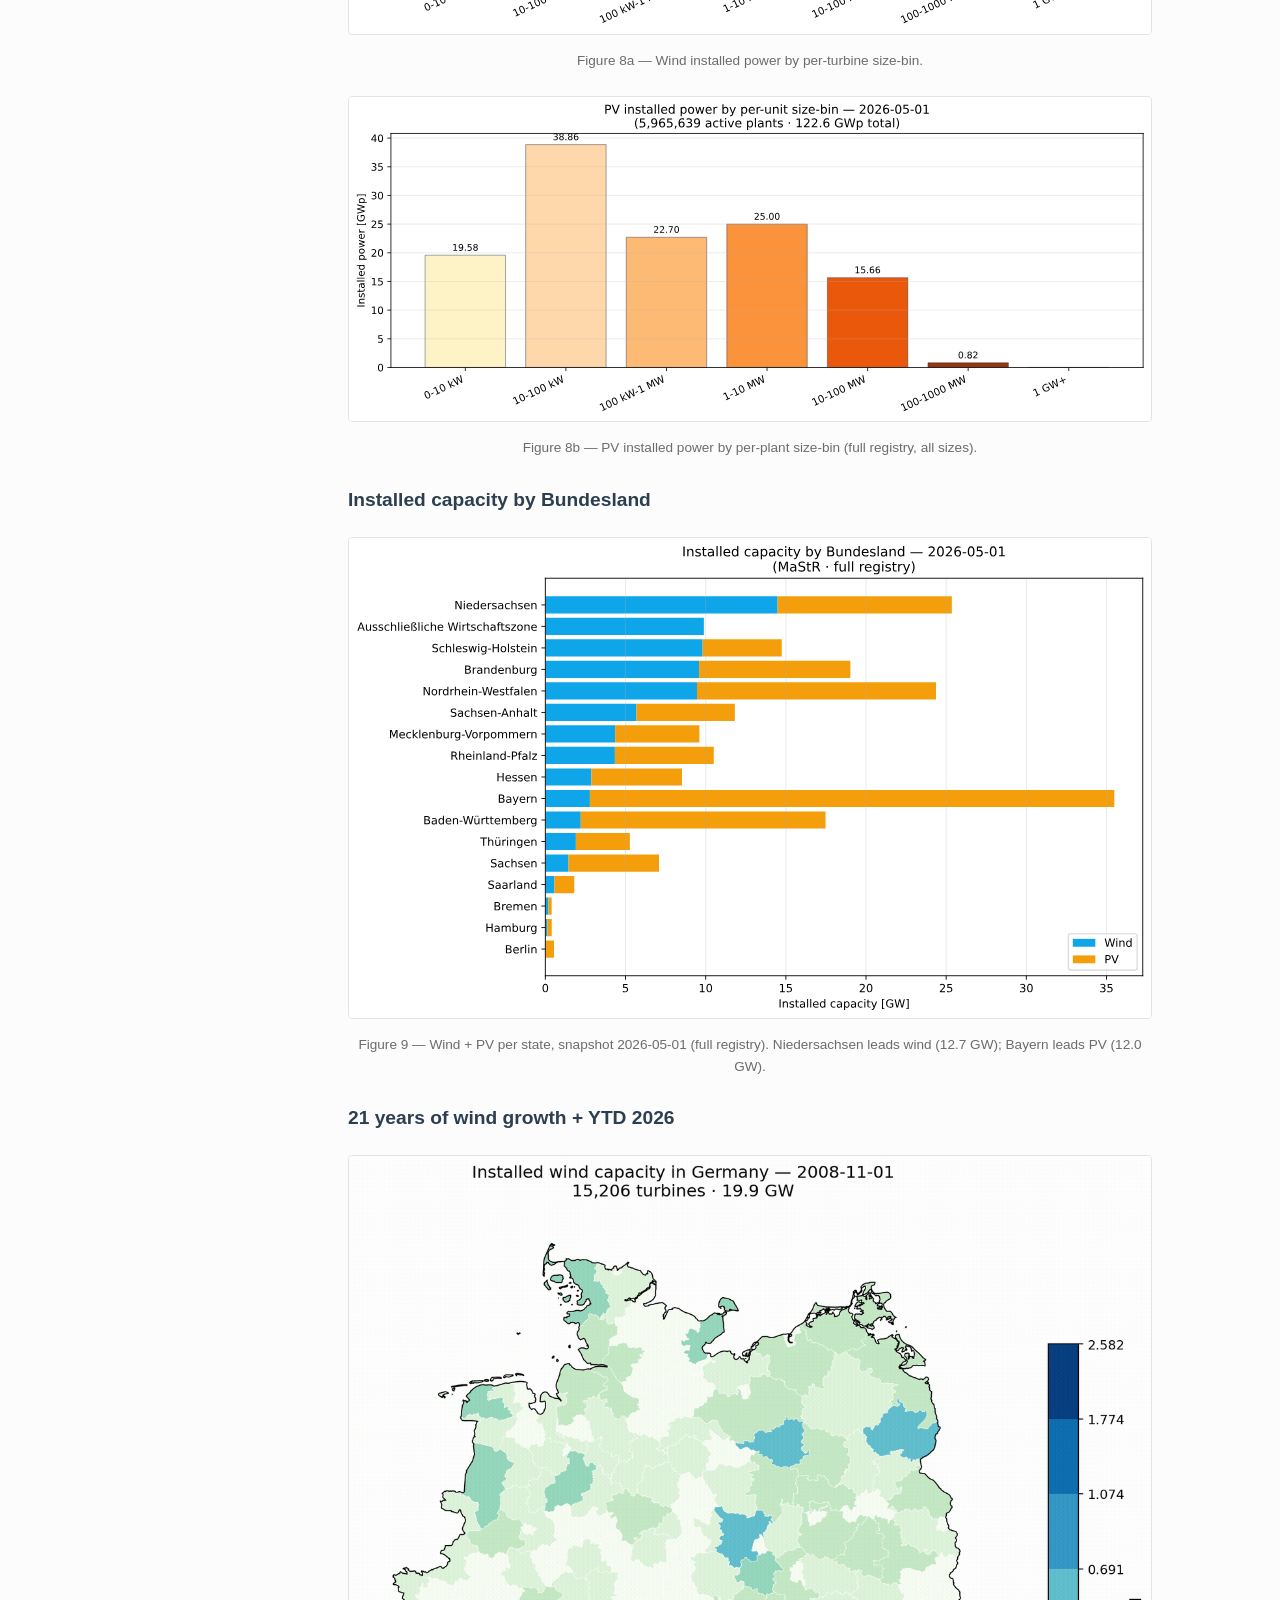
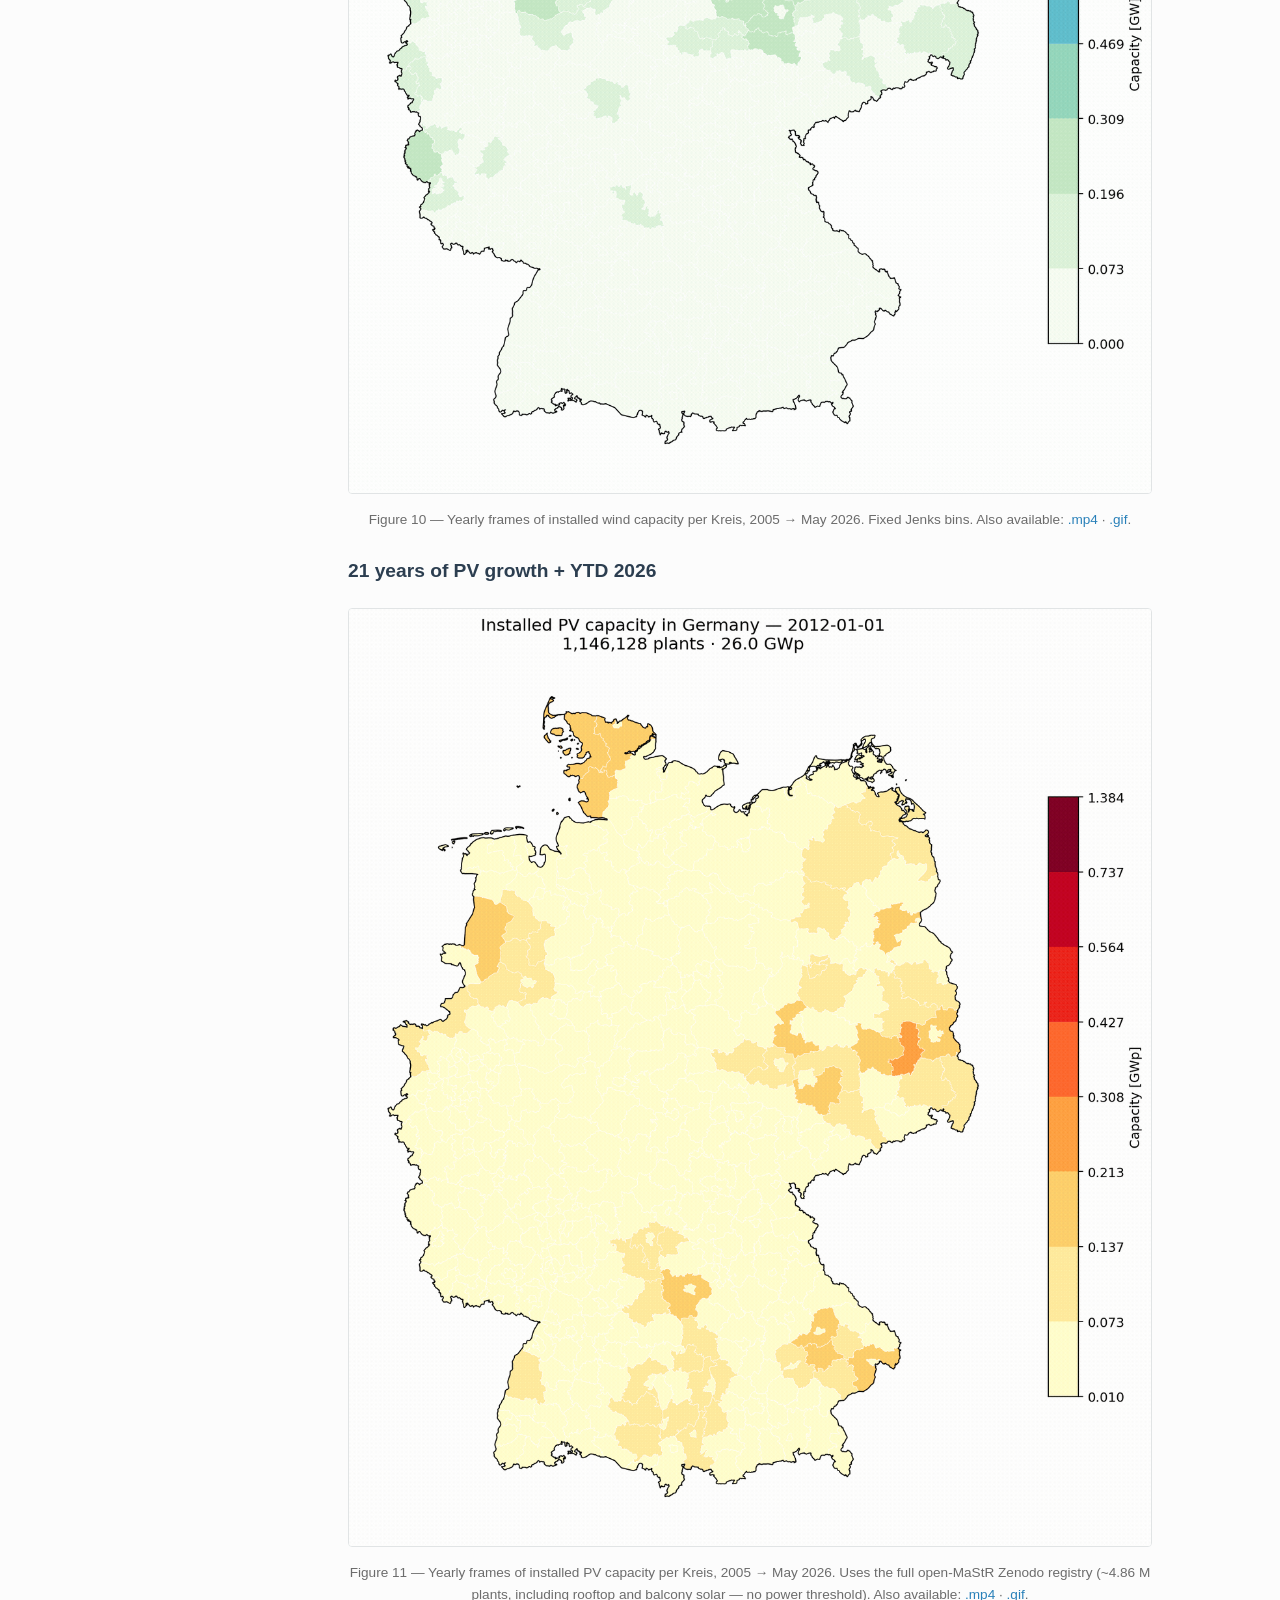
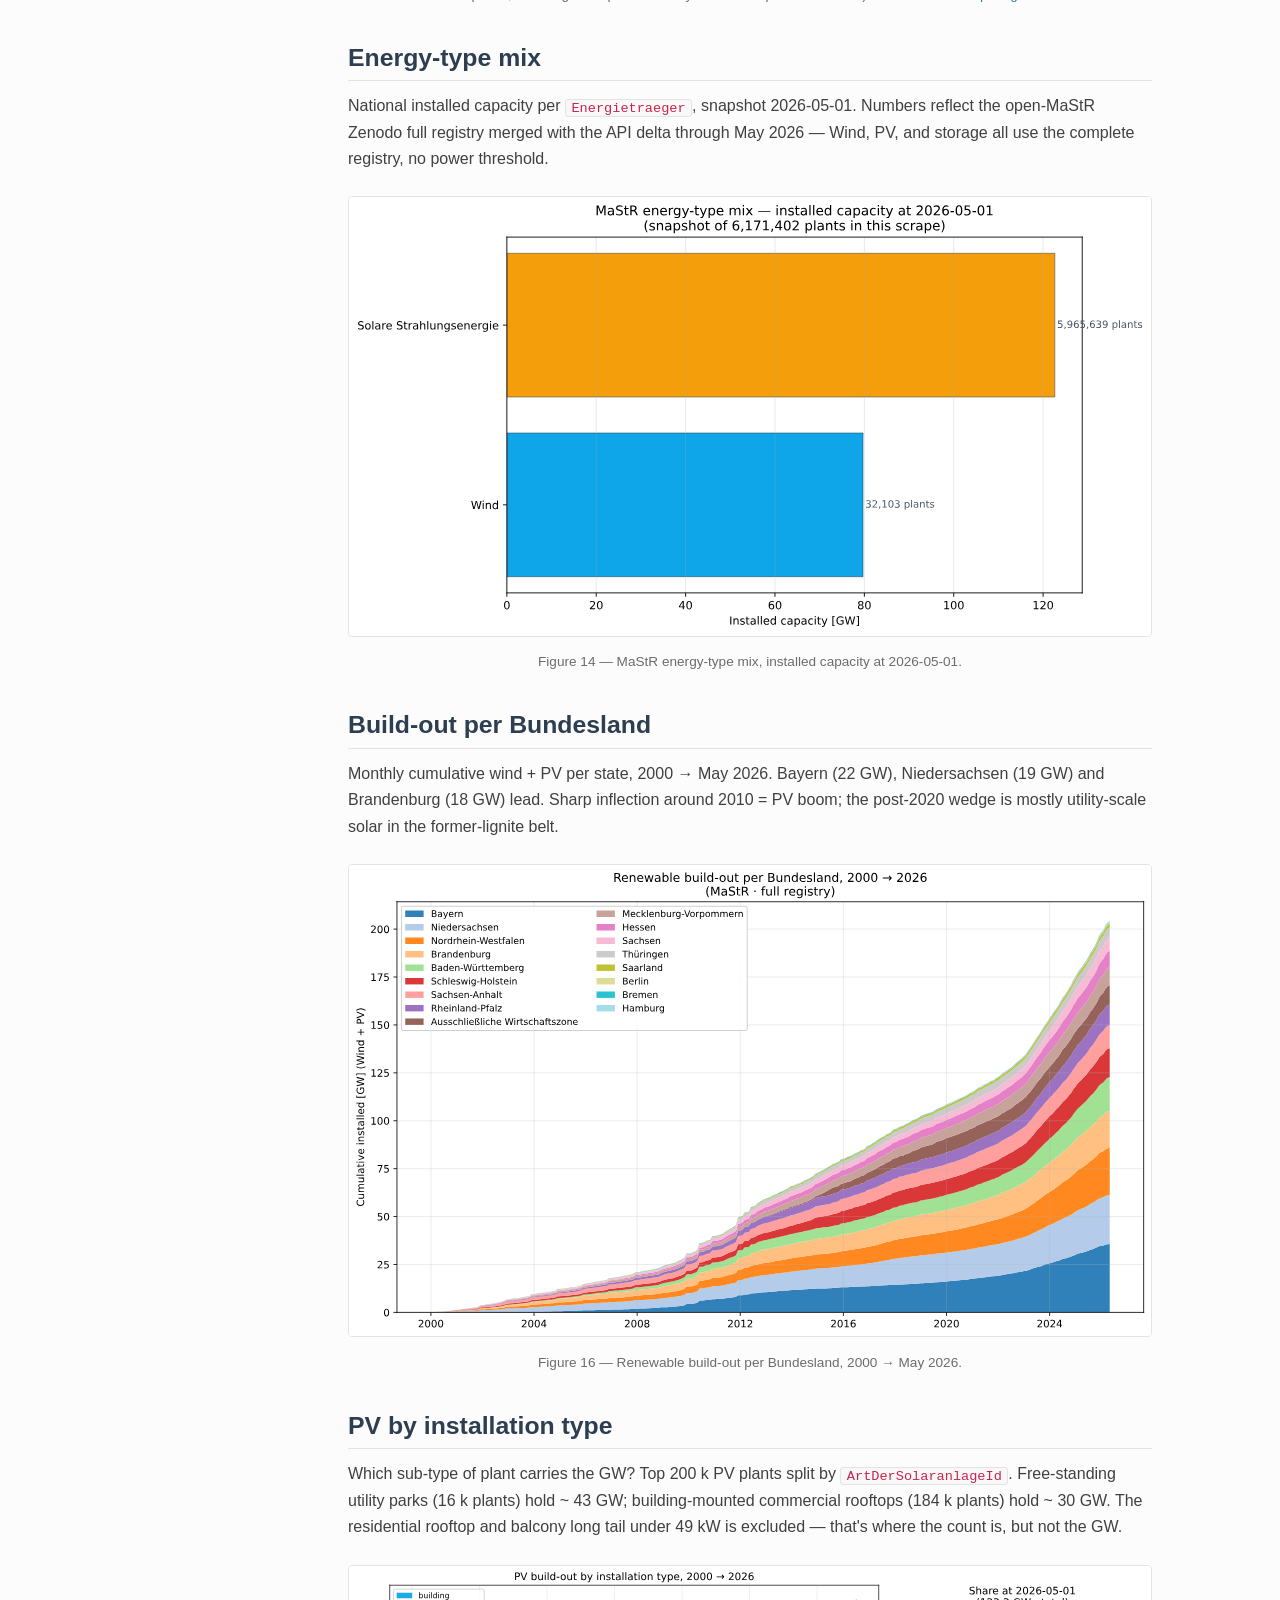
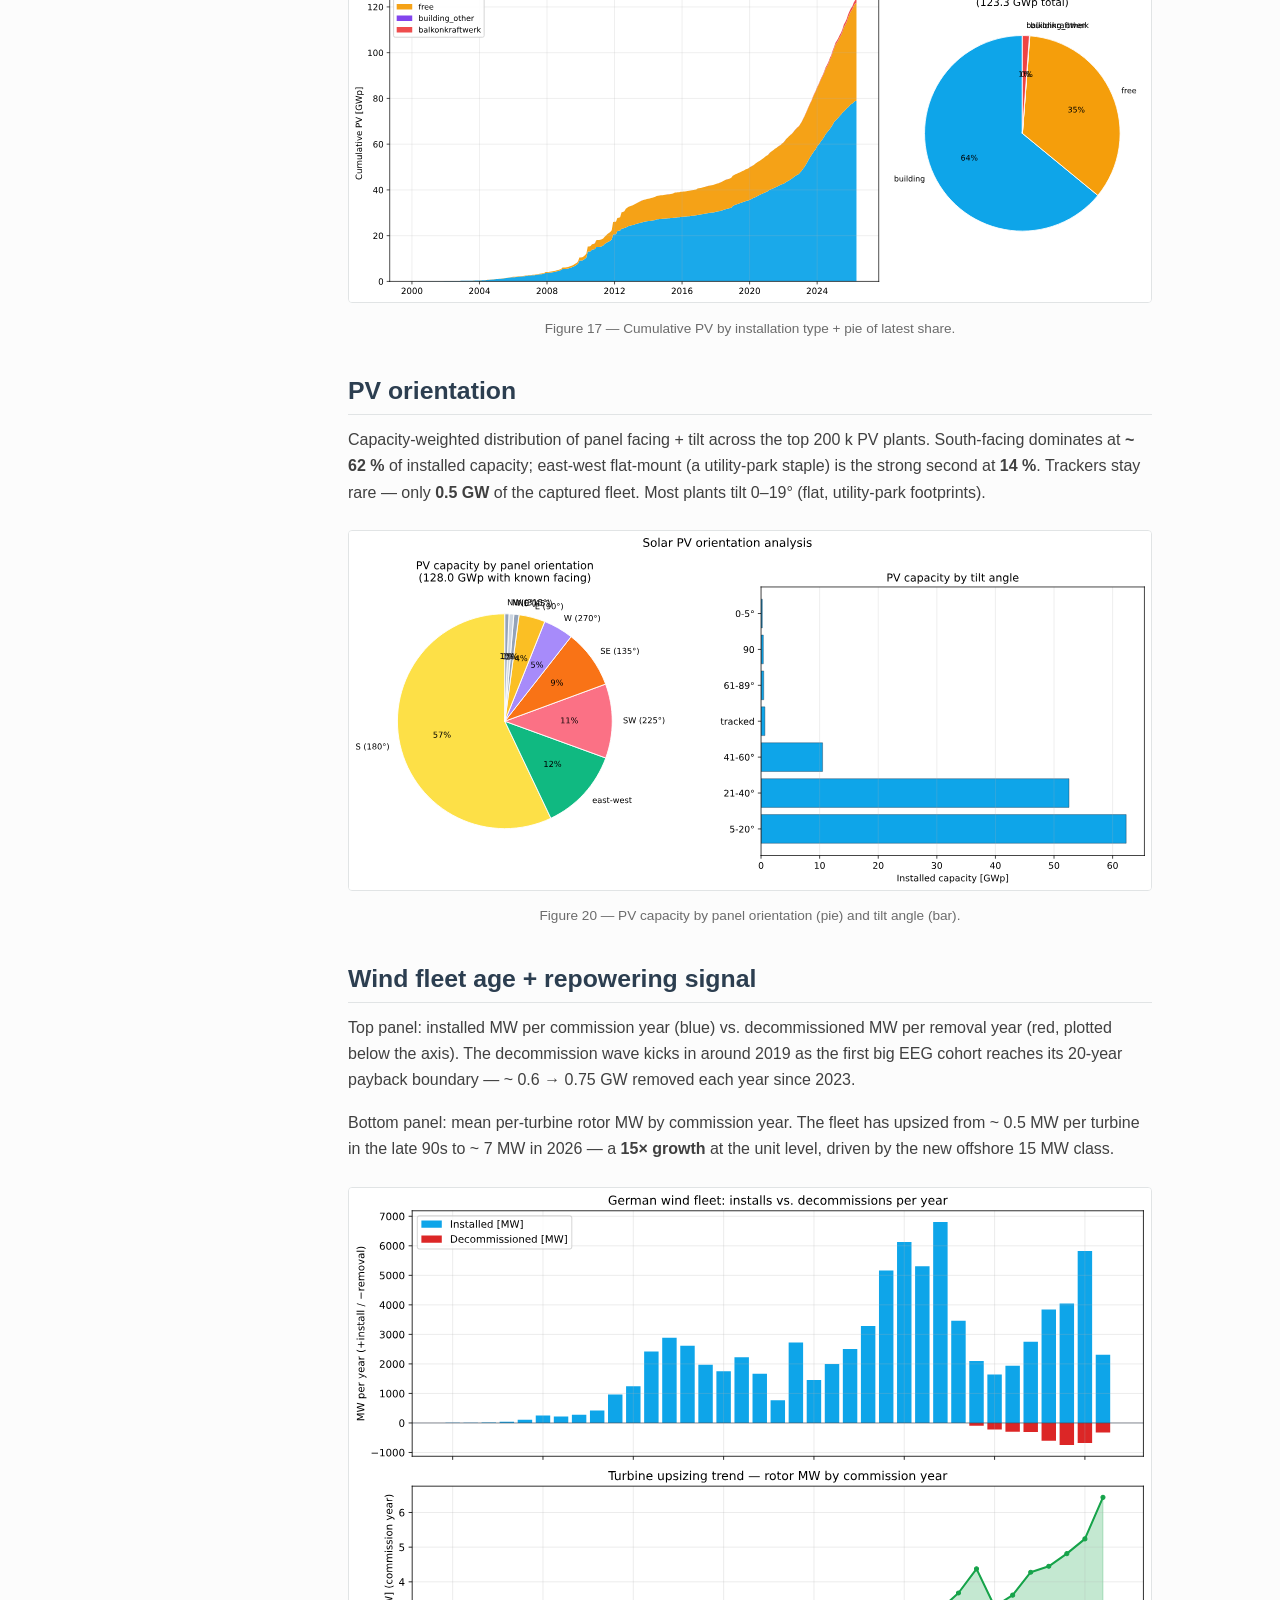
==== commit 83c9f064: "Fix snapshot loop missing 2026 Jan-Apr; BESS animation now starts 2020 - snapshot_dates(): walk up t" ====
--- a/docs/index.html
+++ b/docs/index.html
@@ -643,16 +643,16 @@
         <h3>9 years of battery storage growth (2017 → May 2026)</h3>
         <figure>
           <video autoplay loop muted playsinline preload="metadata"
-                 poster="assets/bess-2018-may2026.gif"
+                 poster="assets/bess-2020-may2026.gif"
                  style="max-width:100%;border:1px solid var(--rtd-border);border-radius:4px;background:#fff;">
-            <source src="assets/bess-2018-may2026.mp4" type="video/mp4">
-            <img src="assets/bess-2018-may2026.gif" alt="BESS power per Kreis 2017 to May 2026 animation" style="max-width:100%">
+            <source src="assets/bess-2020-may2026.mp4" type="video/mp4">
+            <img src="assets/bess-2020-may2026.gif" alt="BESS power per Kreis 2017 to May 2026 animation" style="max-width:100%">
           </video>
           <figcaption>
             Figure 30 — Yearly BESS power per Kreis, 2017 → May 2026.
             Also available:
-            <a href="assets/bess-2018-may2026.mp4">.mp4</a> ·
-            <a href="assets/bess-2018-may2026.gif">.gif</a>.
+            <a href="assets/bess-2020-may2026.mp4">.mp4</a> ·
+            <a href="assets/bess-2020-may2026.gif">.gif</a>.
           </figcaption>
         </figure>
       </section>
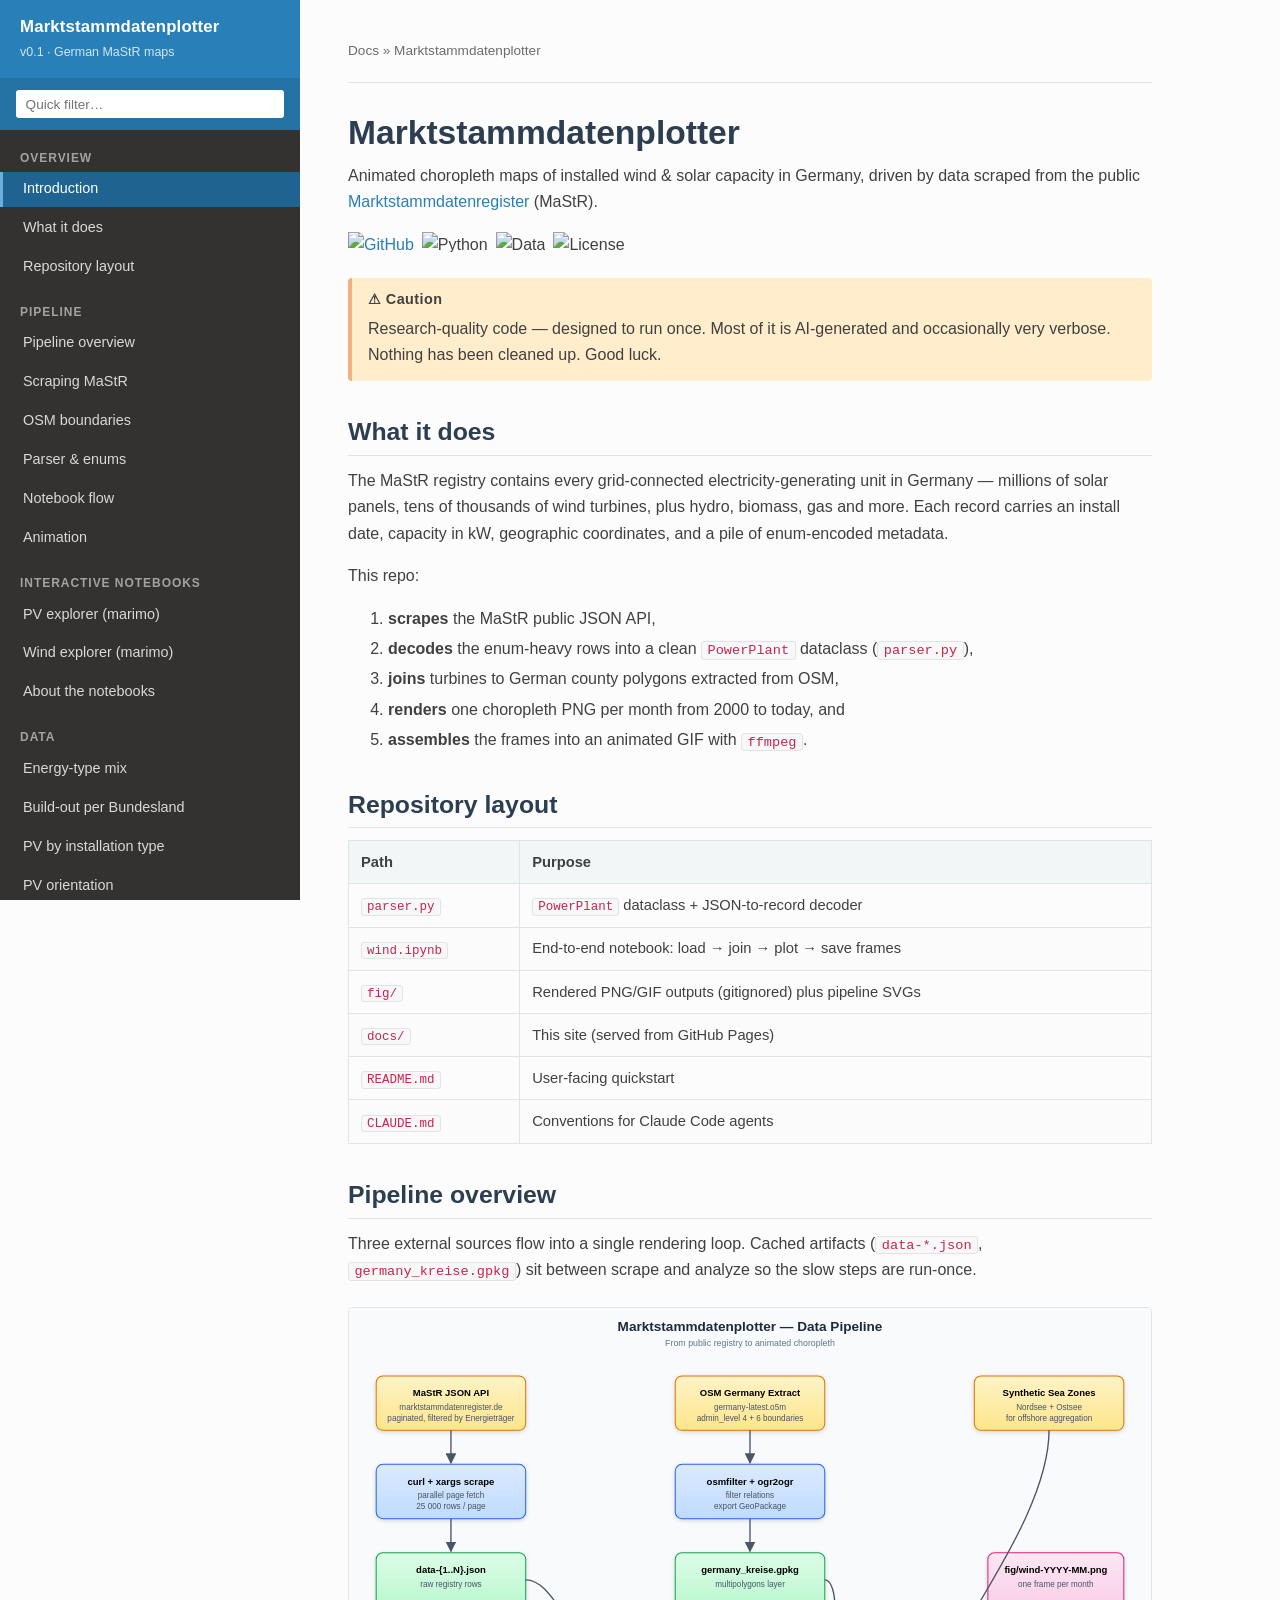
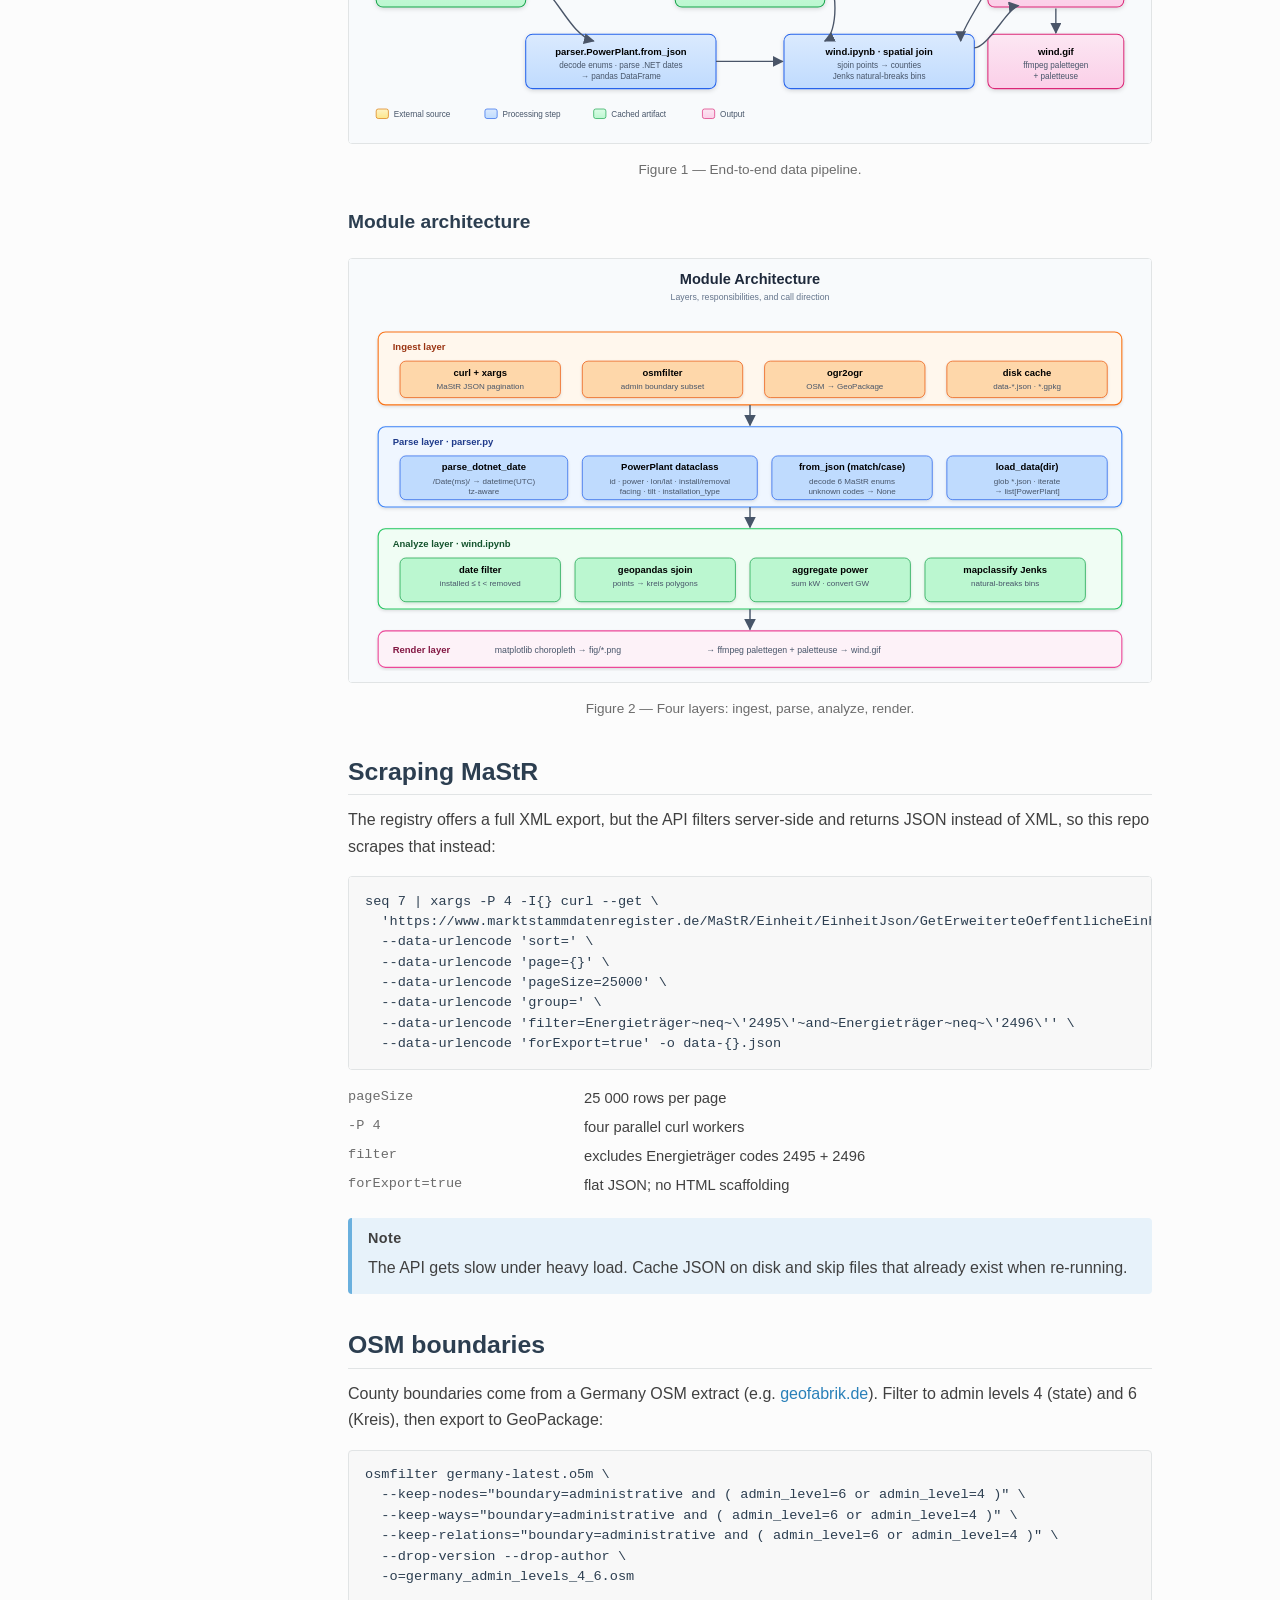
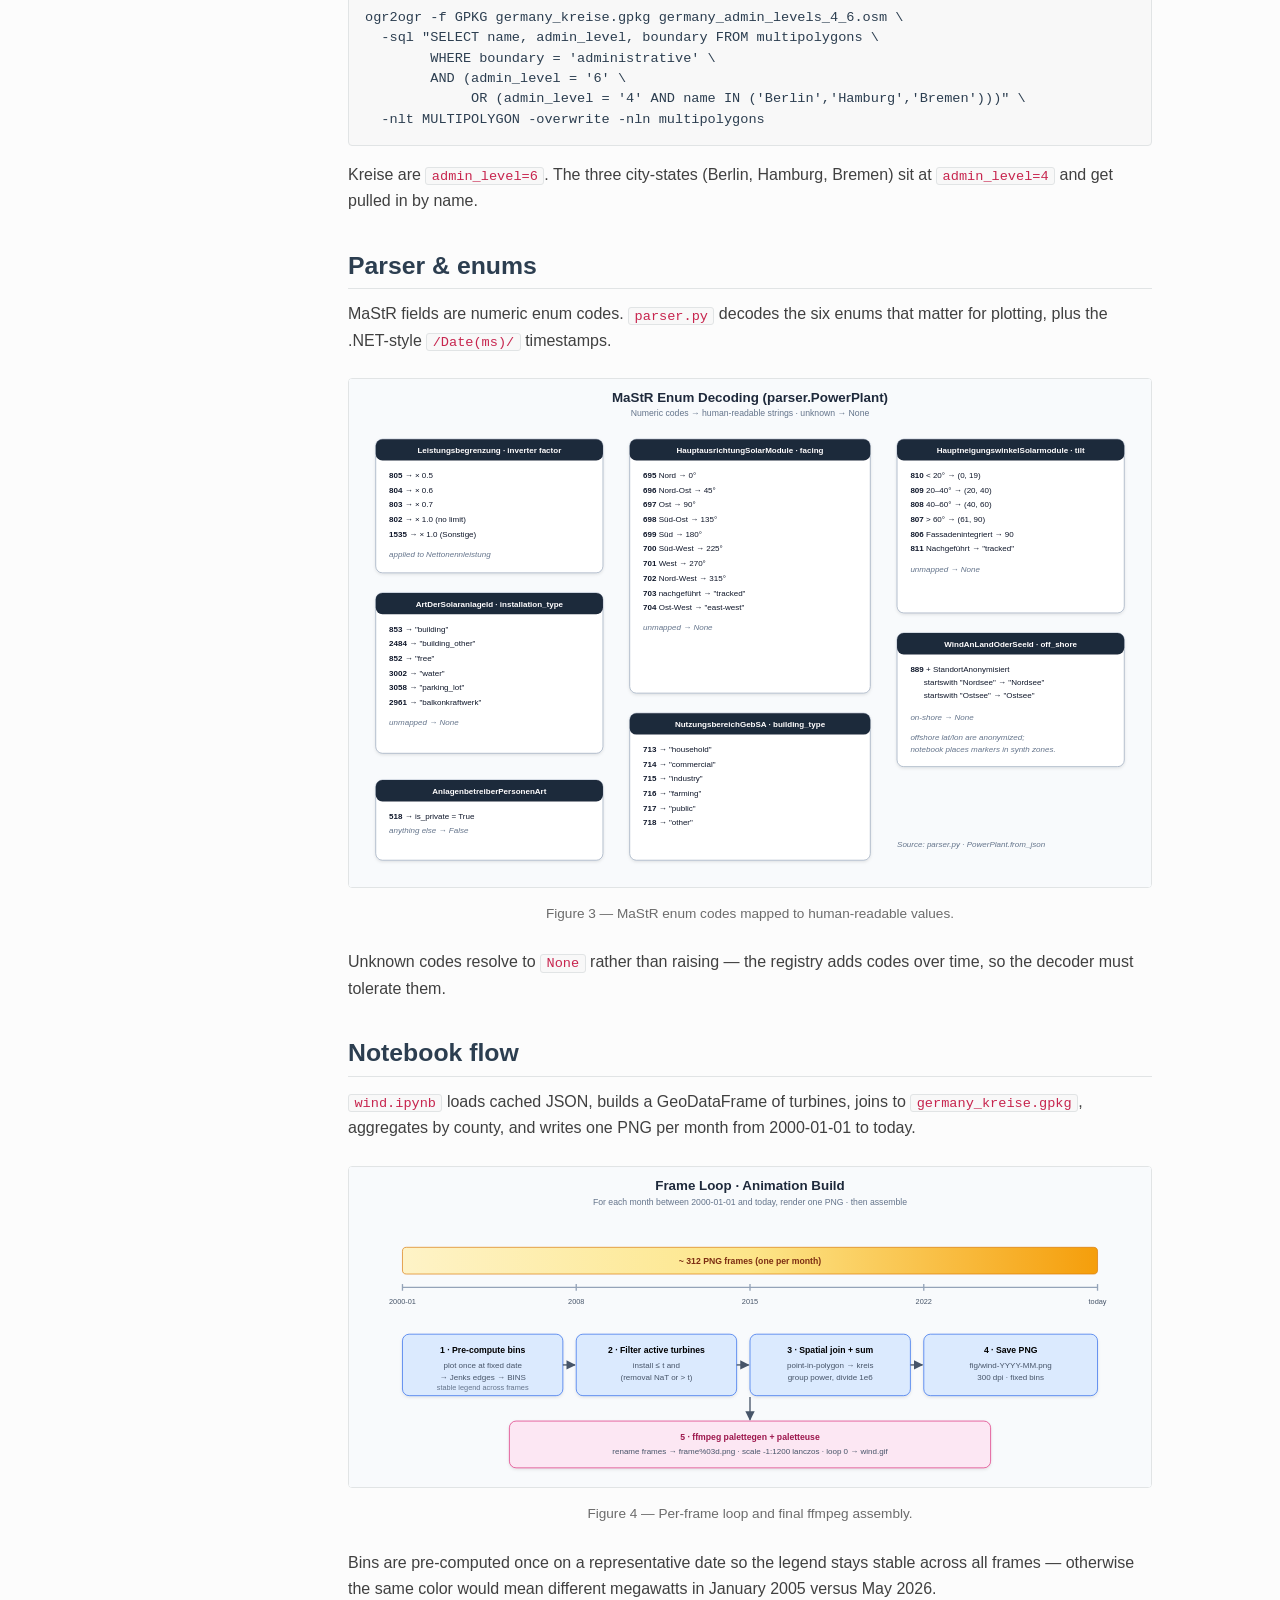
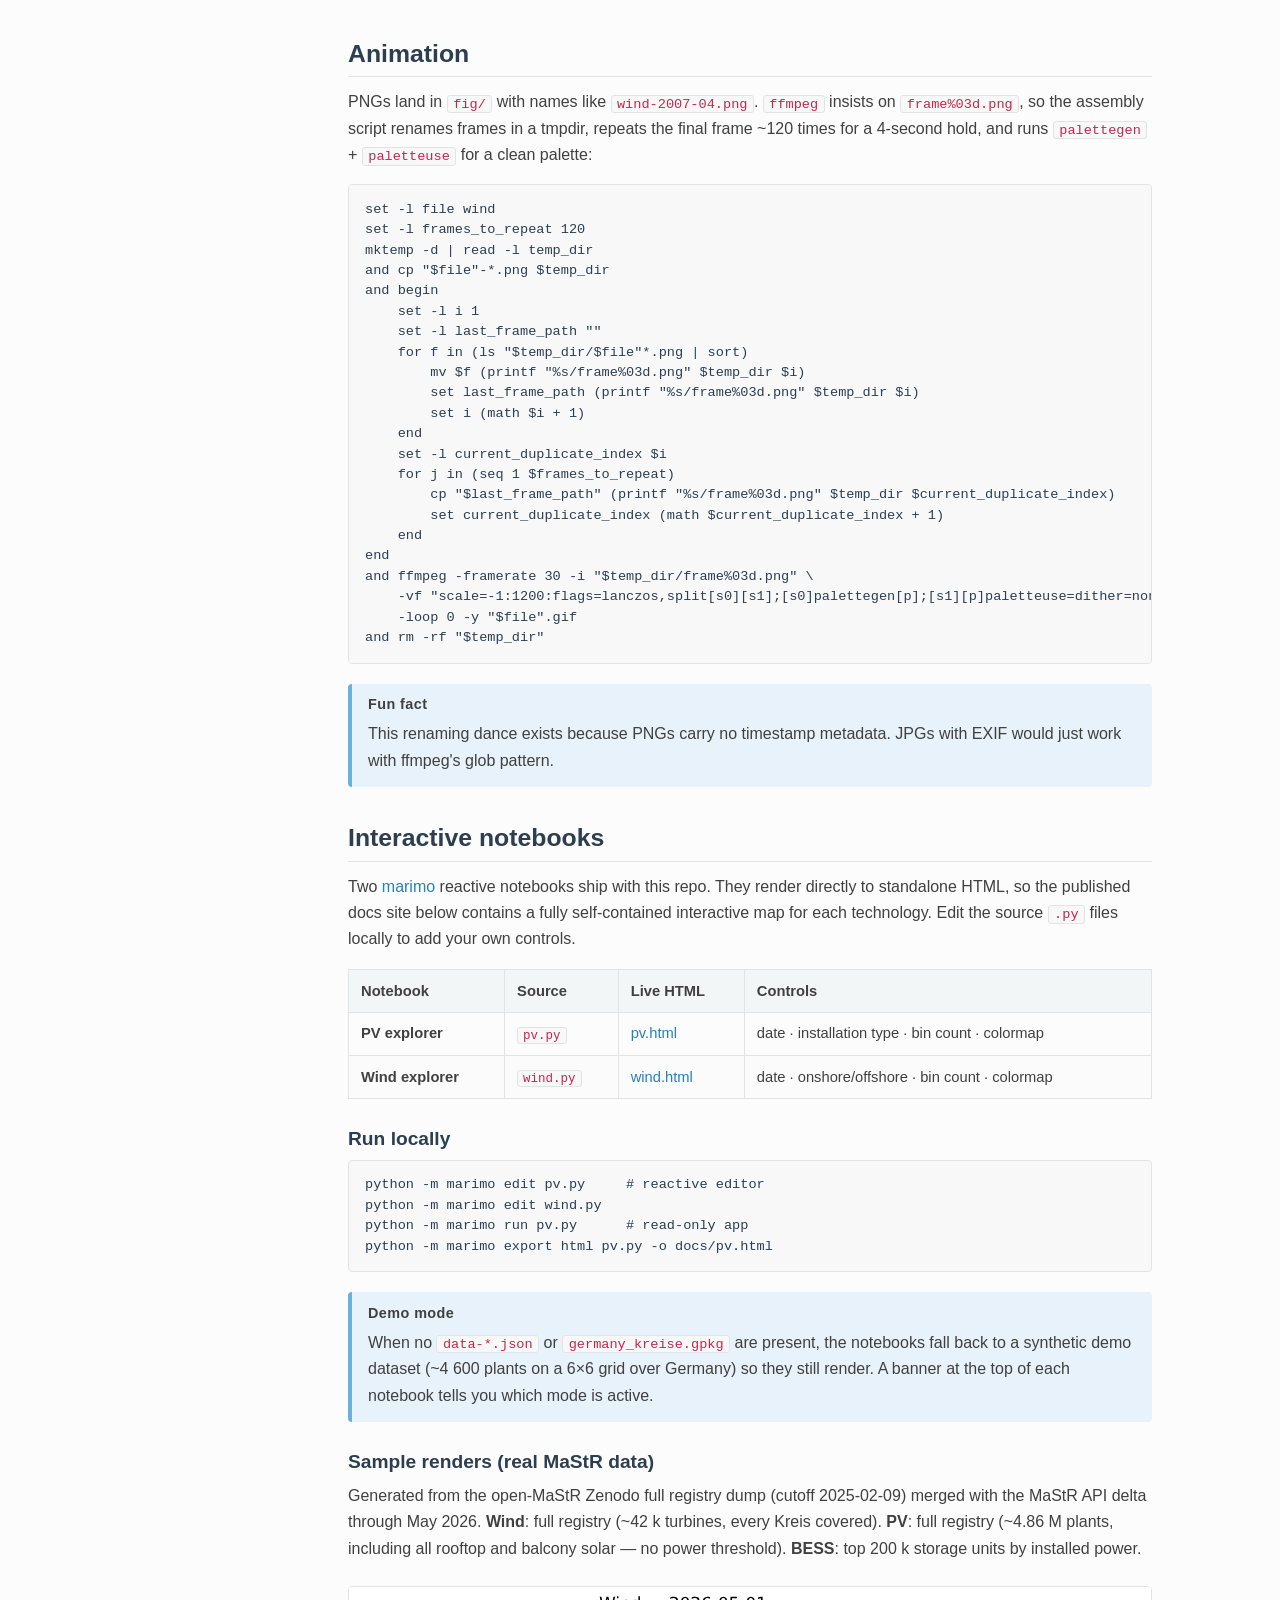
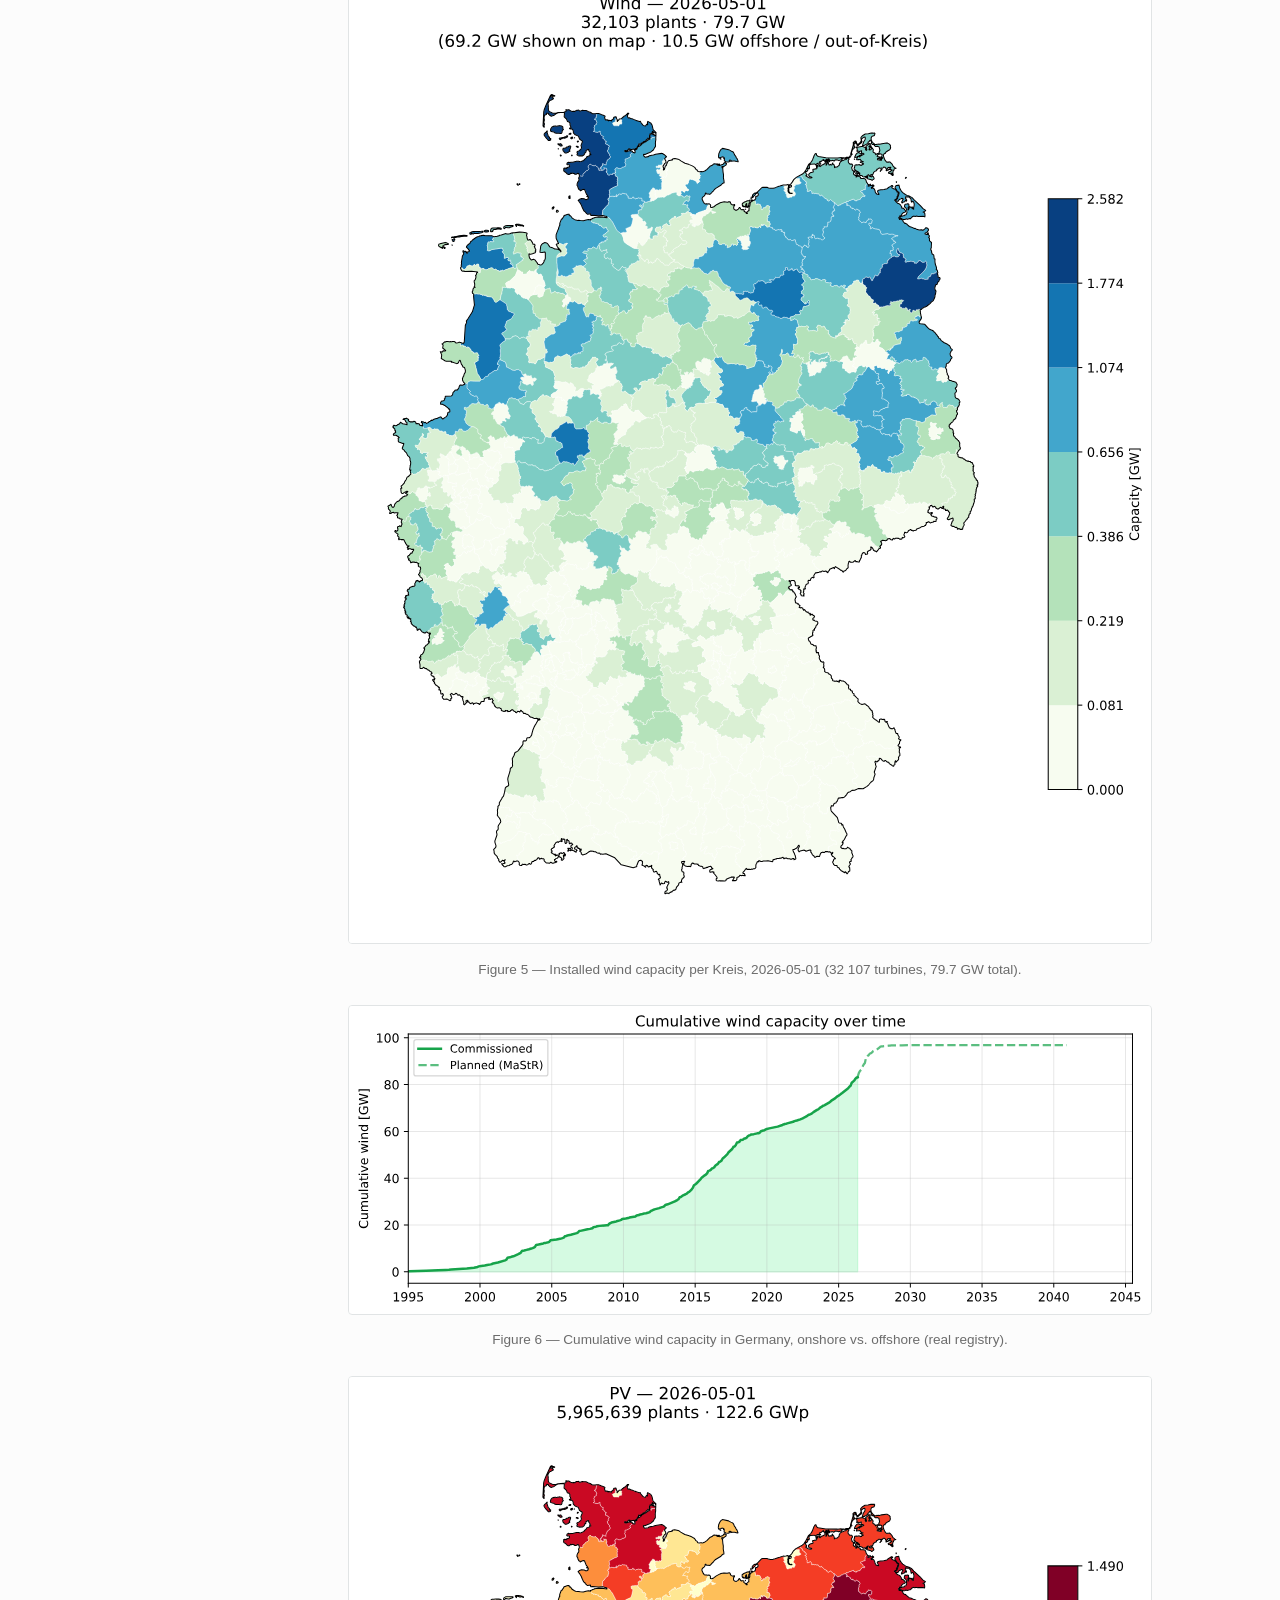
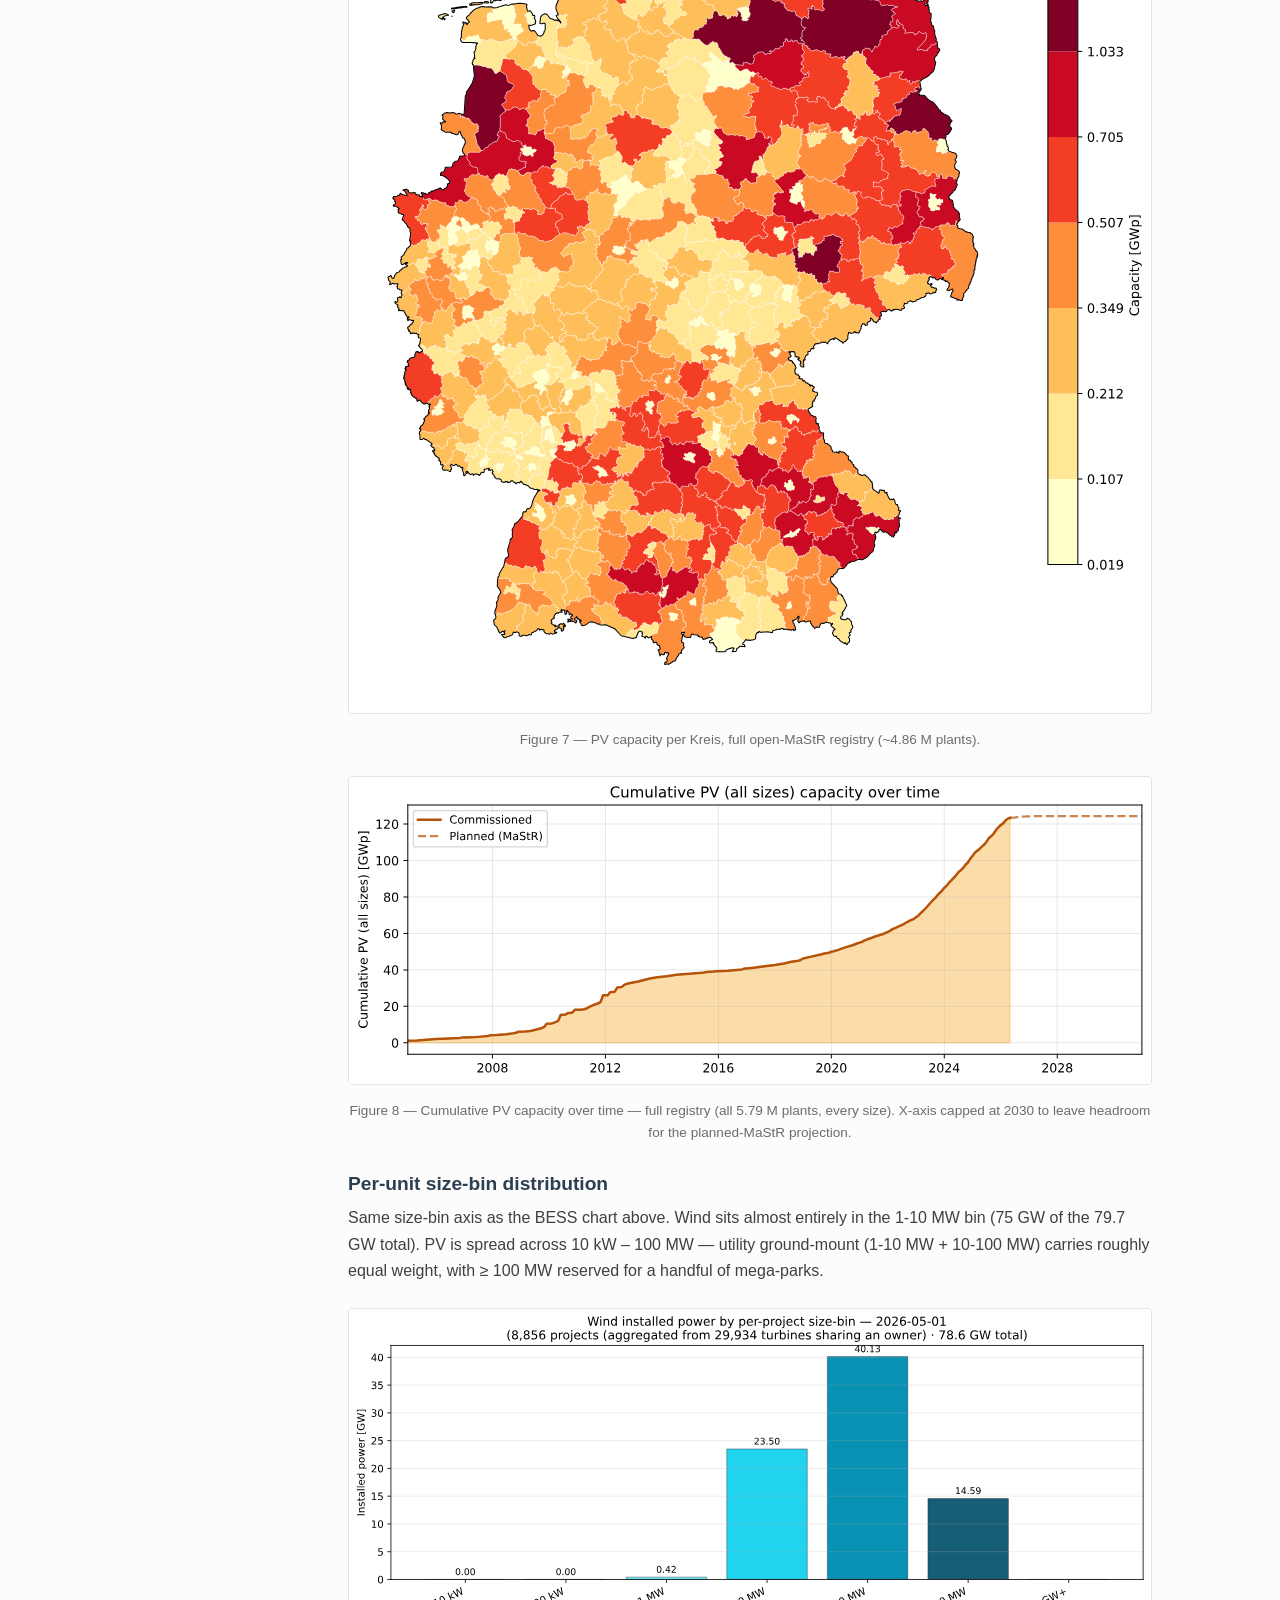
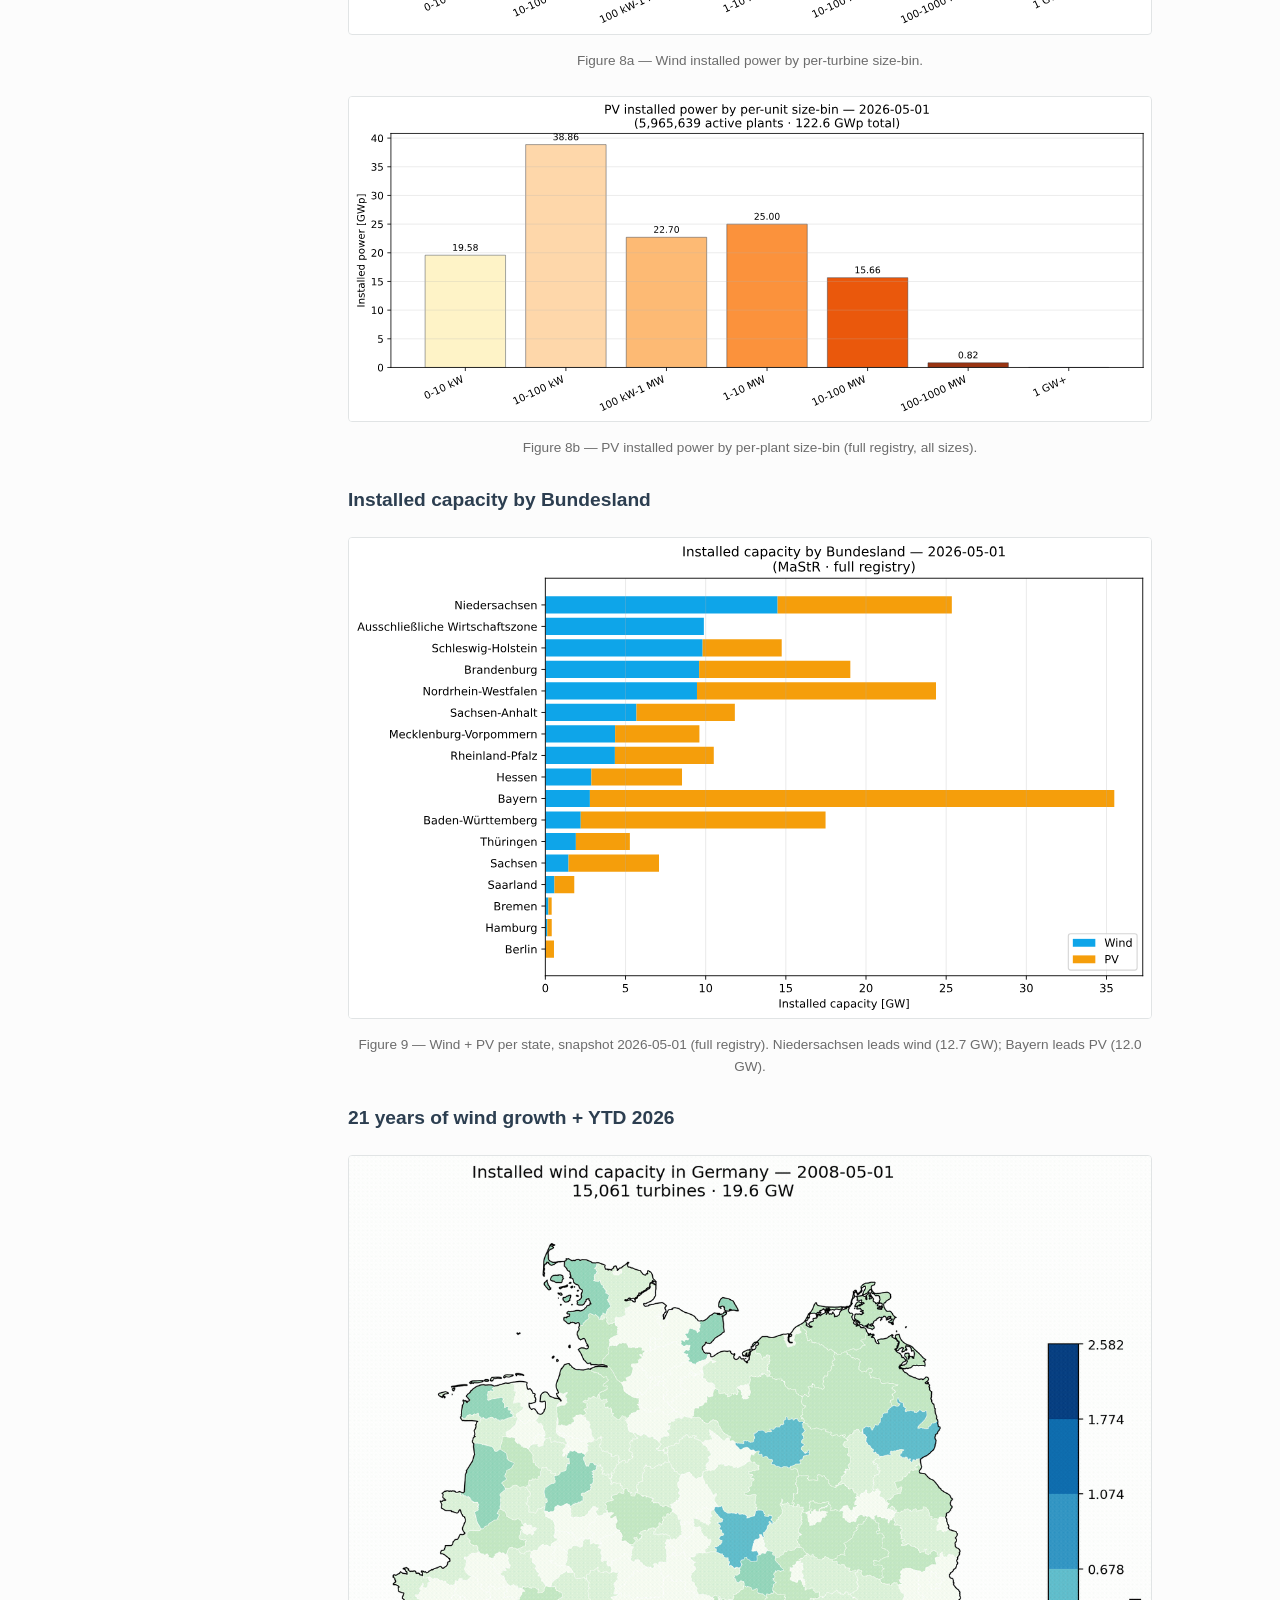
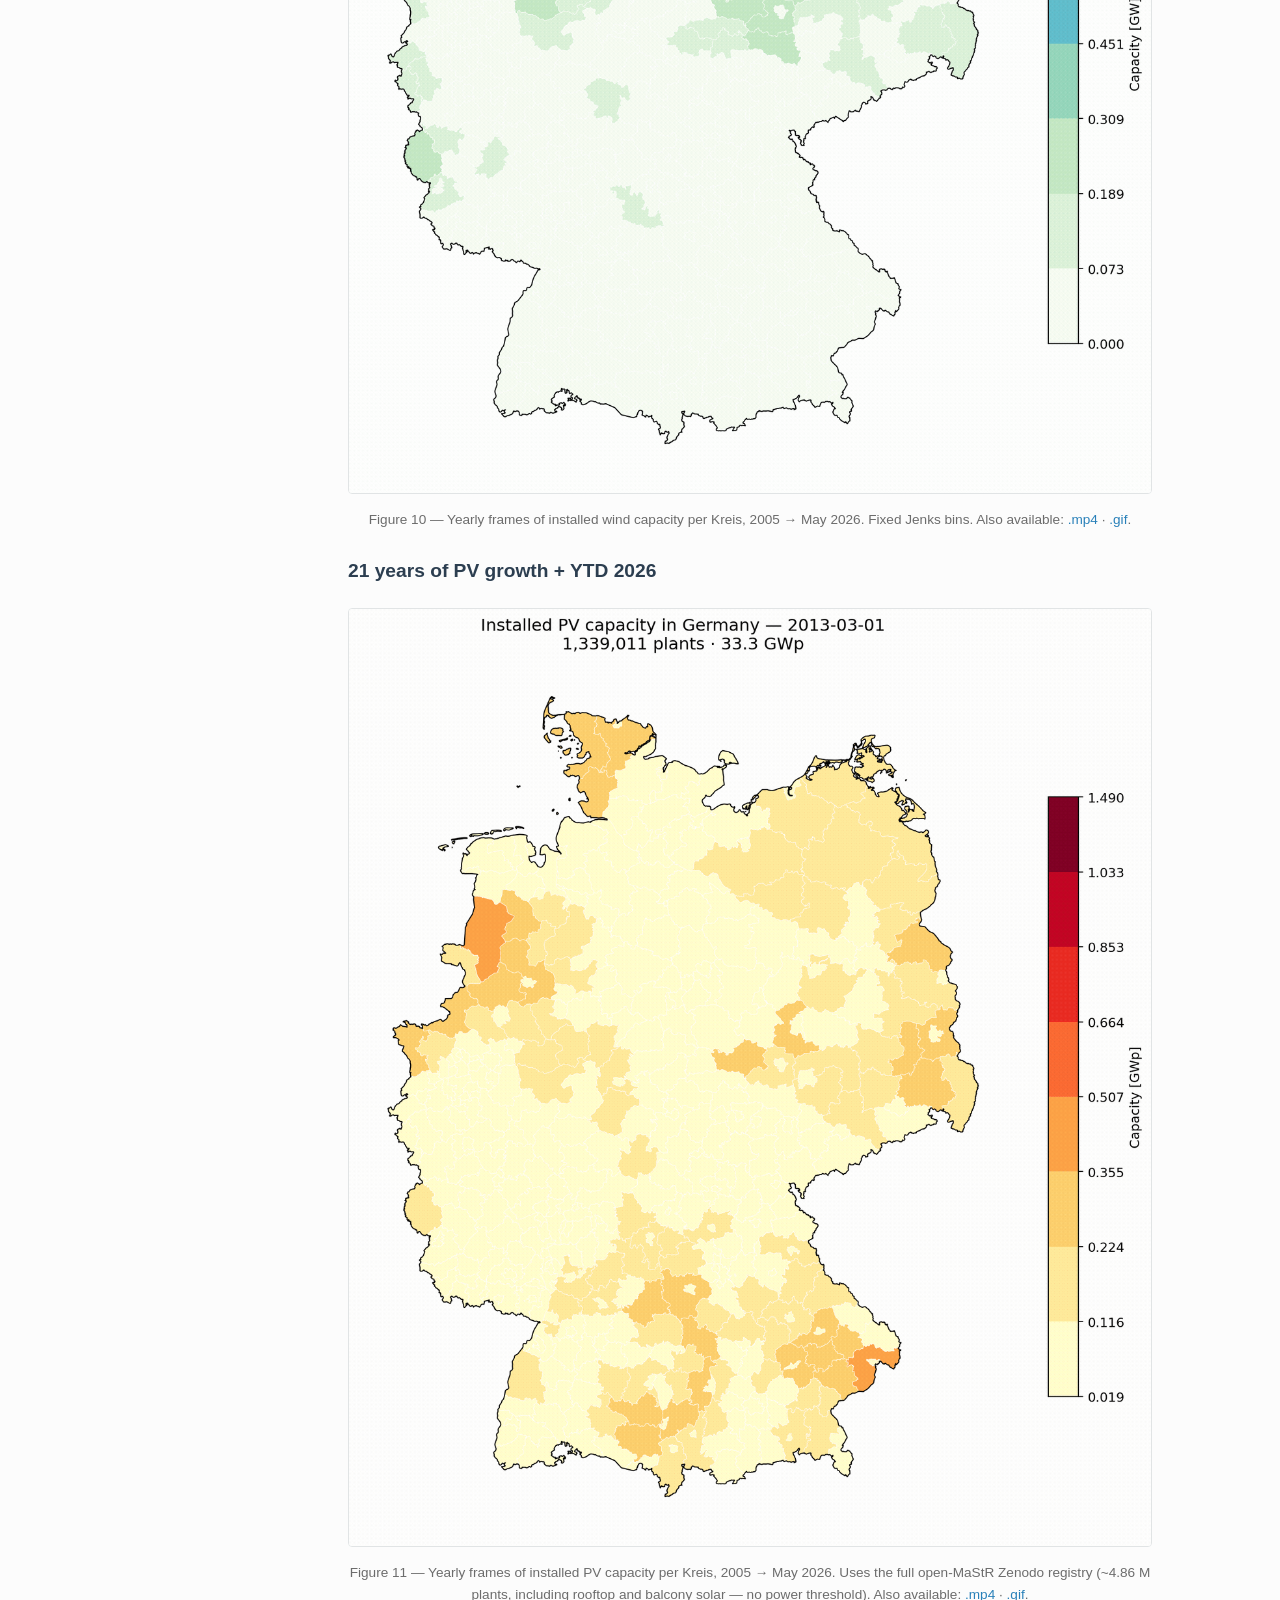
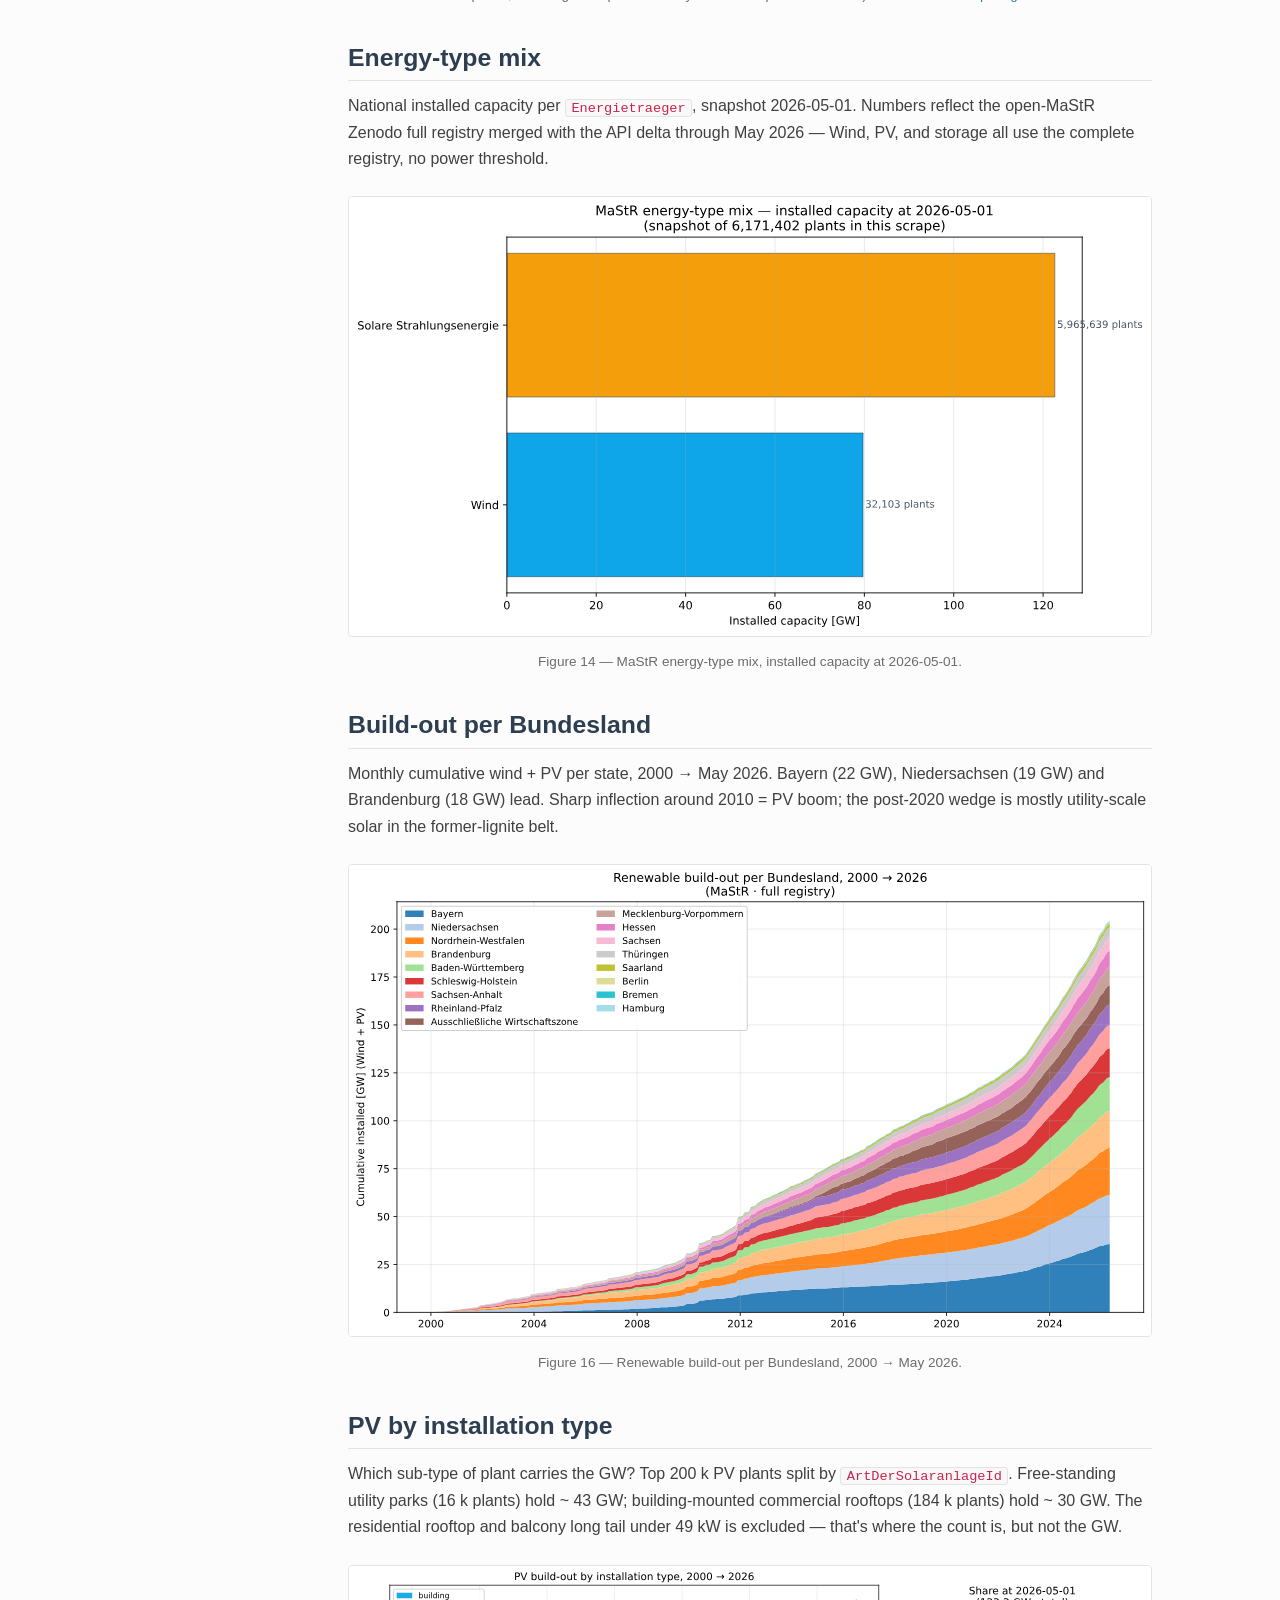
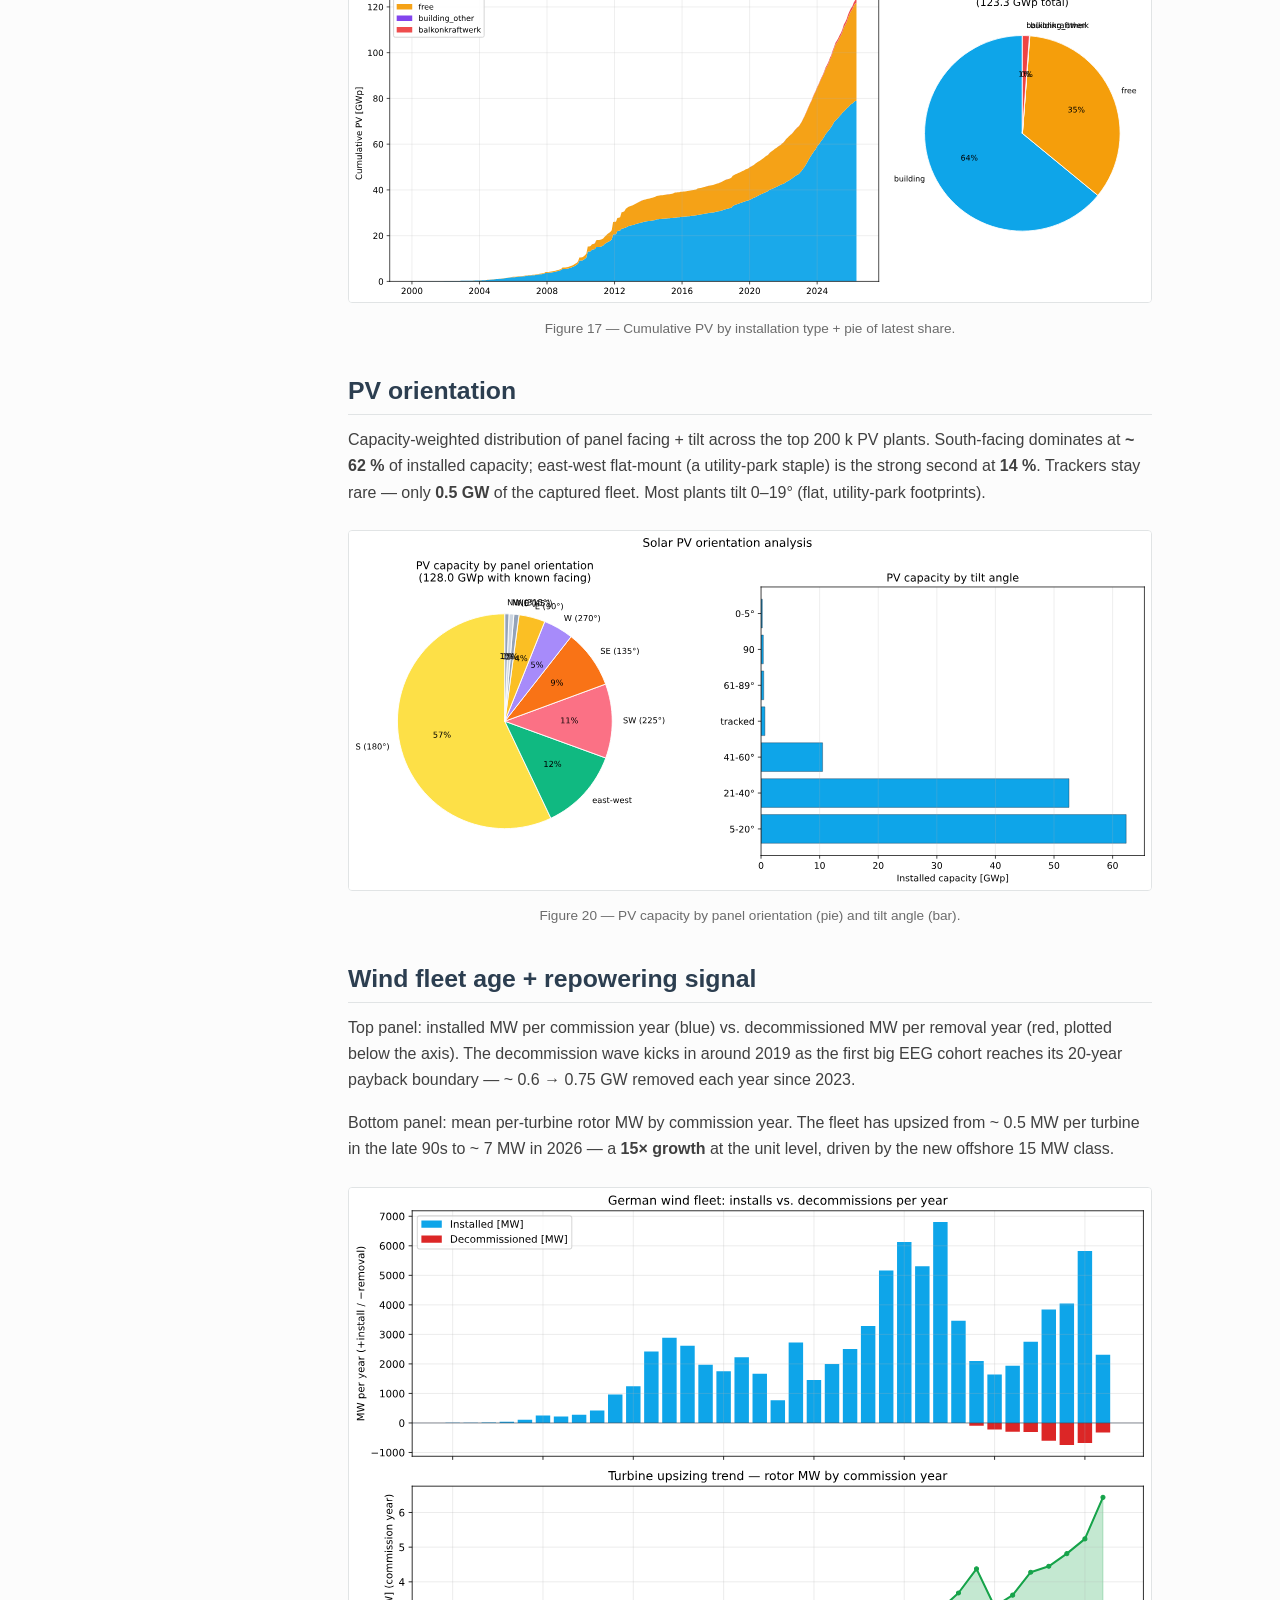
==== commit 9a3643f9: "Re-render all 3 monthly animations with 2026 Jan-Apr included - wind 2005→may2026: 266 frames (was 2" ====
--- a/docs/index.html
+++ b/docs/index.html
@@ -426,18 +426,18 @@
         <h3>21 years of PV growth + YTD 2026</h3>
         <figure>
           <video autoplay loop muted playsinline preload="metadata"
-                 poster="assets/pv-2005-may2026.gif"
+                 poster="assets/pv-2010-may2026.gif"
                  style="max-width:100%;border:1px solid var(--rtd-border);border-radius:4px;background:#fff;">
-            <source src="assets/pv-2005-may2026.mp4" type="video/mp4">
-            <img src="assets/pv-2005-may2026.gif" alt="PV capacity 2005 to May 2026 animation" style="max-width:100%">
+            <source src="assets/pv-2010-may2026.mp4" type="video/mp4">
+            <img src="assets/pv-2010-may2026.gif" alt="PV capacity 2005 to May 2026 animation" style="max-width:100%">
           </video>
           <figcaption>
             Figure 11 — Yearly frames of installed PV capacity per Kreis,
             2005 → May 2026. Uses the full open-MaStR Zenodo registry
             (~4.86 M plants, including rooftop and balcony solar — no
             power threshold). Also available:
-            <a href="assets/pv-2005-may2026.mp4">.mp4</a> ·
-            <a href="assets/pv-2005-may2026.gif">.gif</a>.
+            <a href="assets/pv-2010-may2026.mp4">.mp4</a> ·
+            <a href="assets/pv-2010-may2026.gif">.gif</a>.
           </figcaption>
         </figure>
       </section>
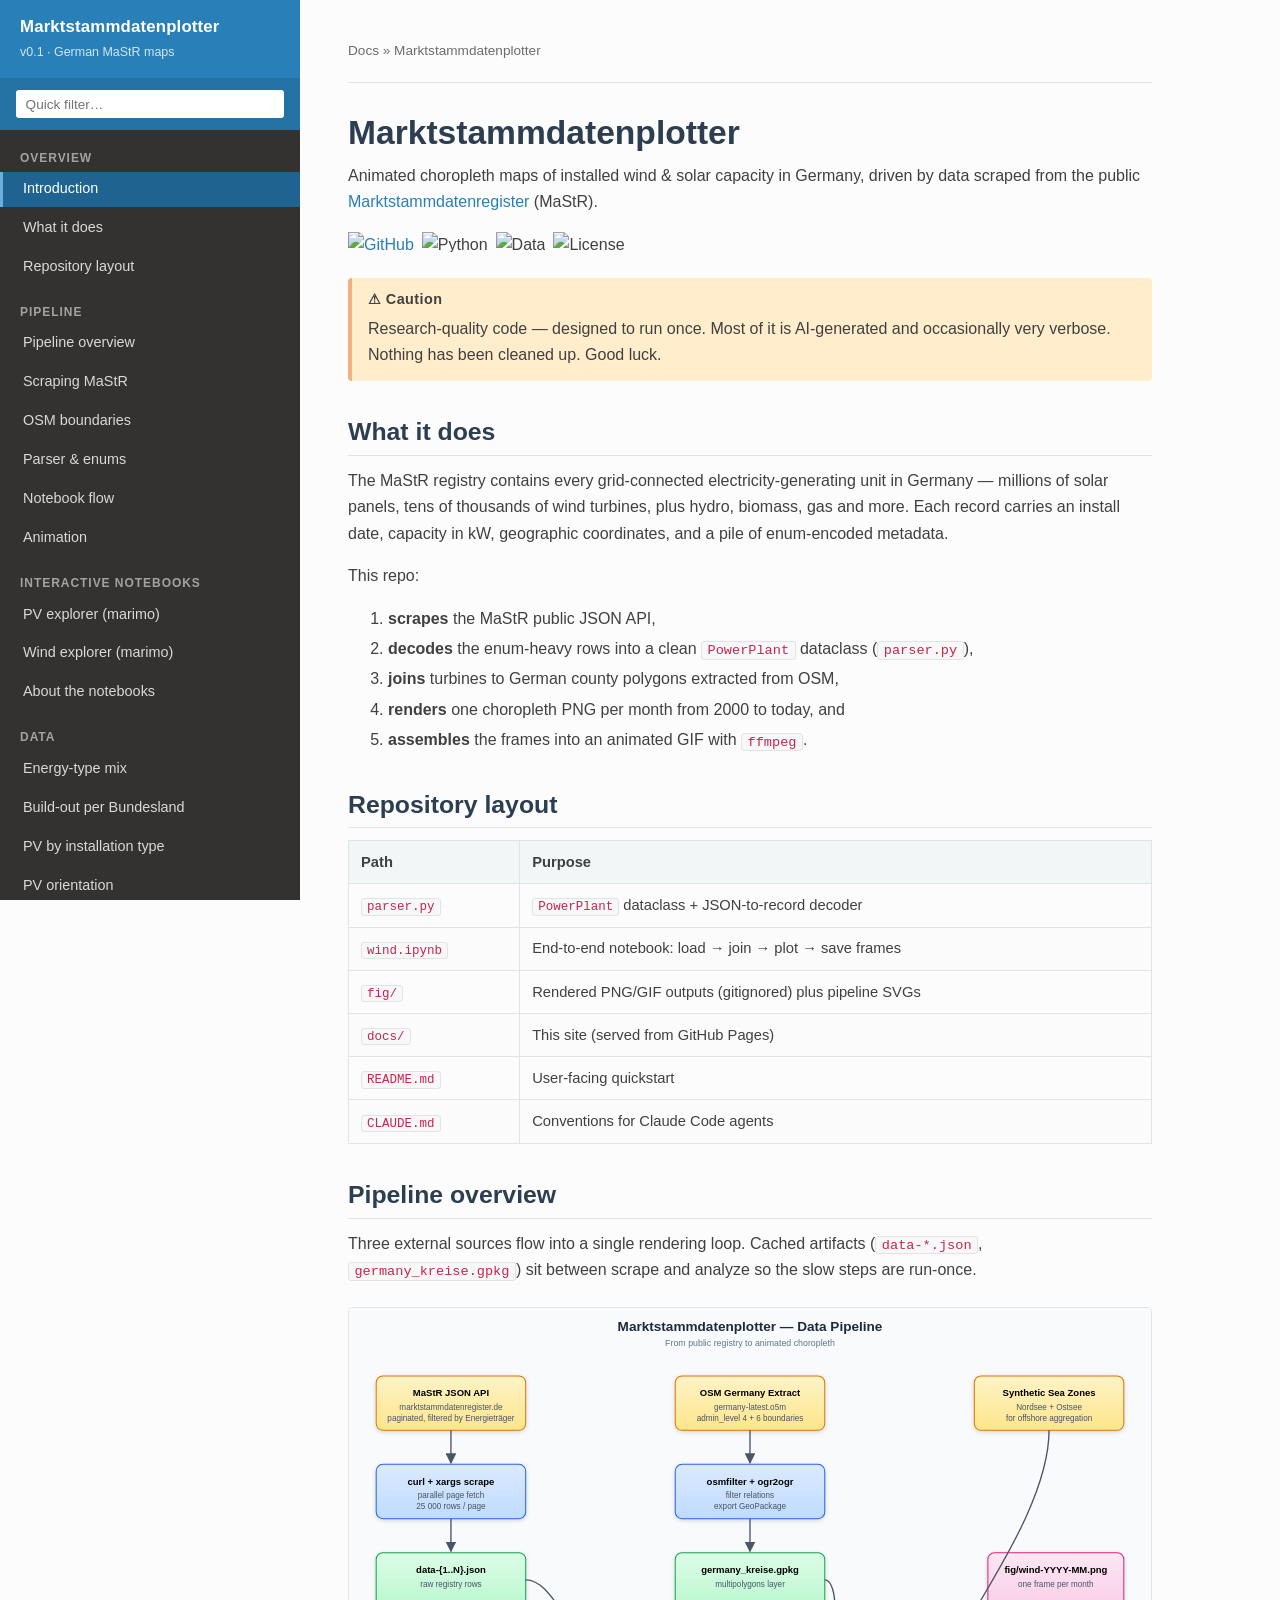
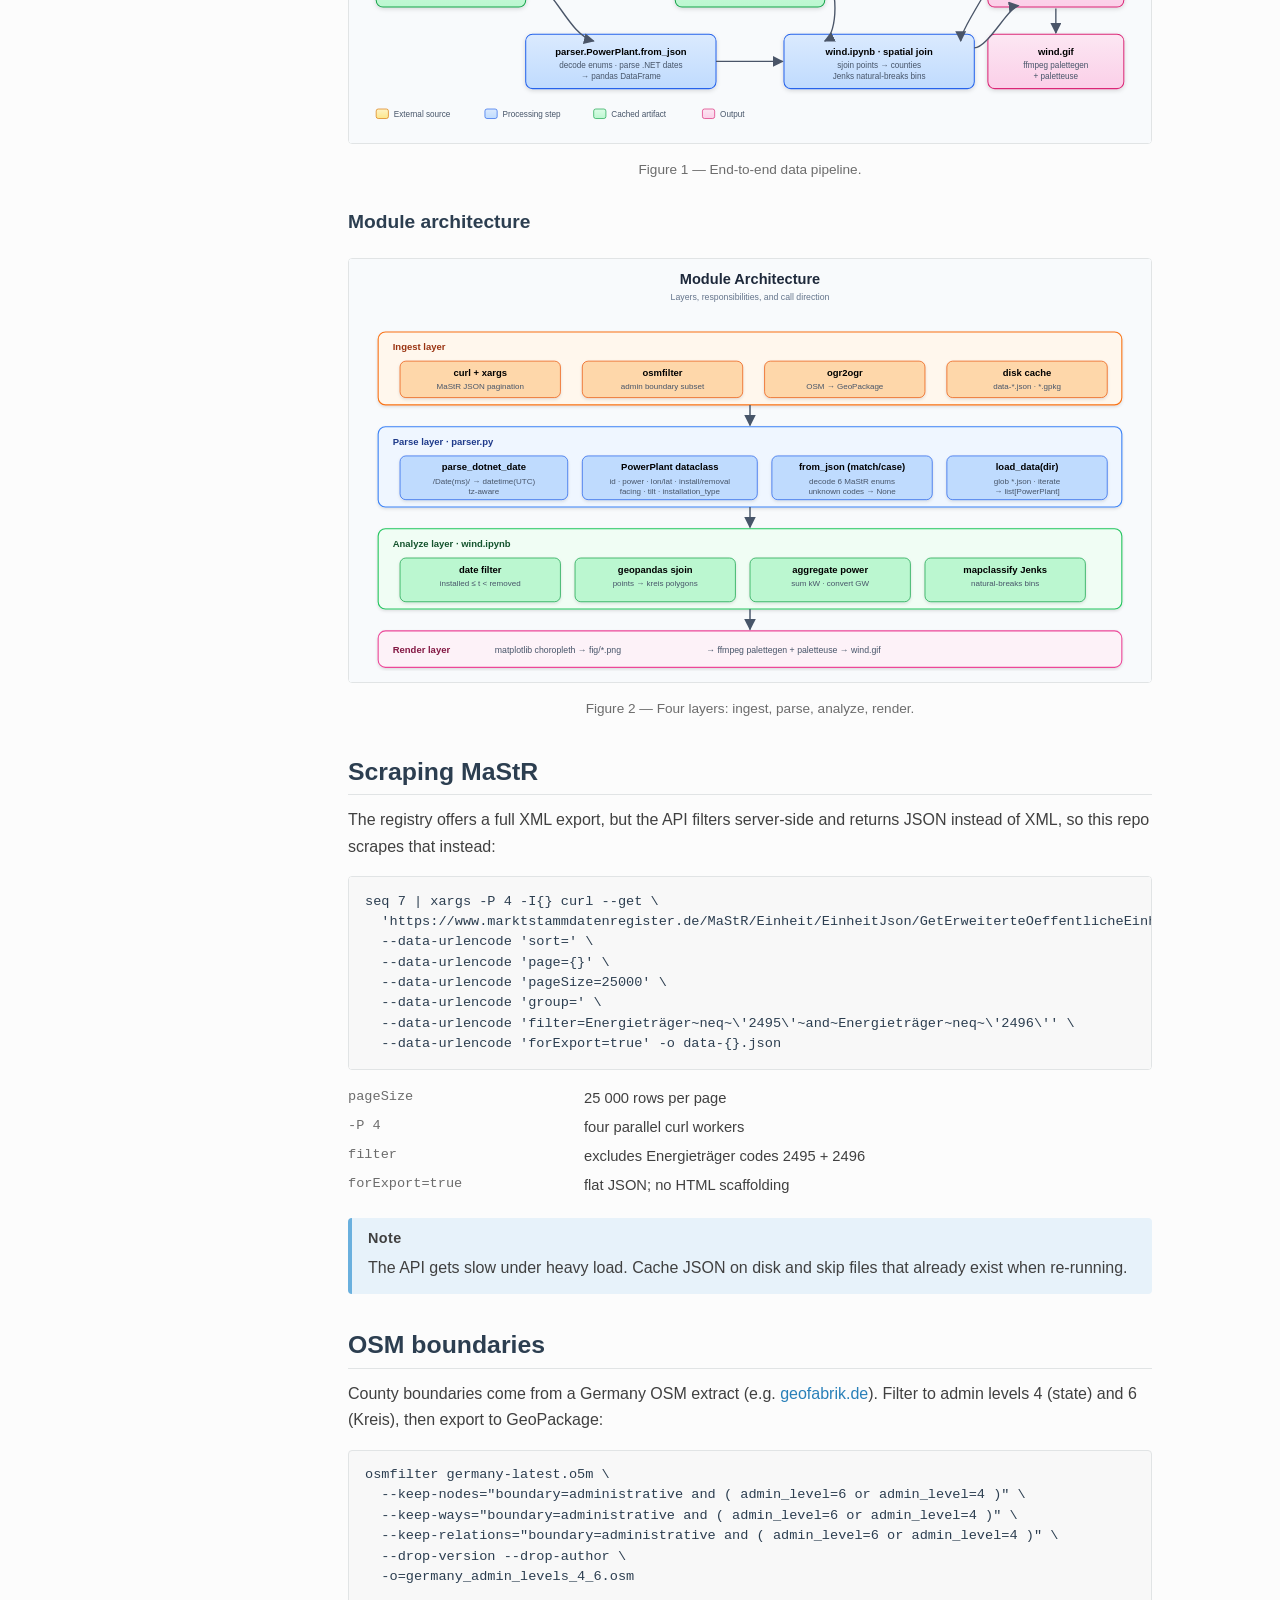
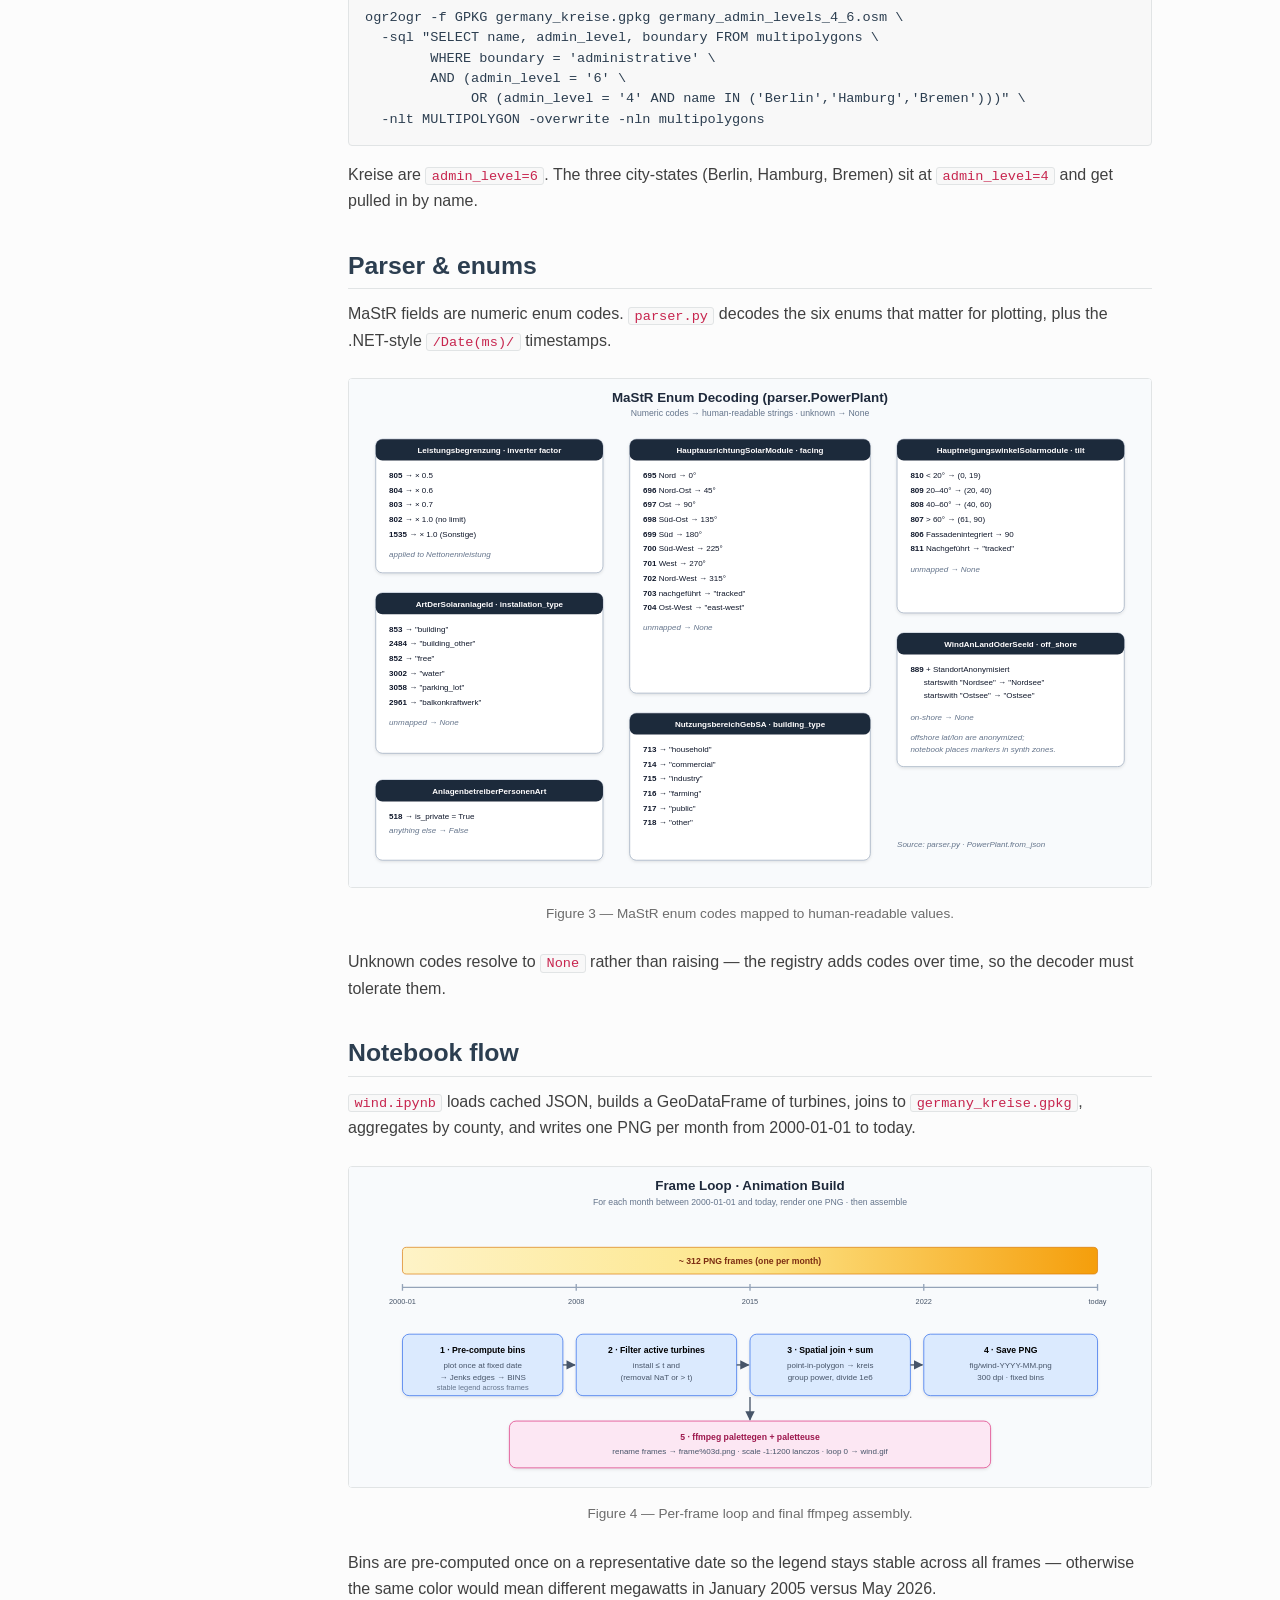
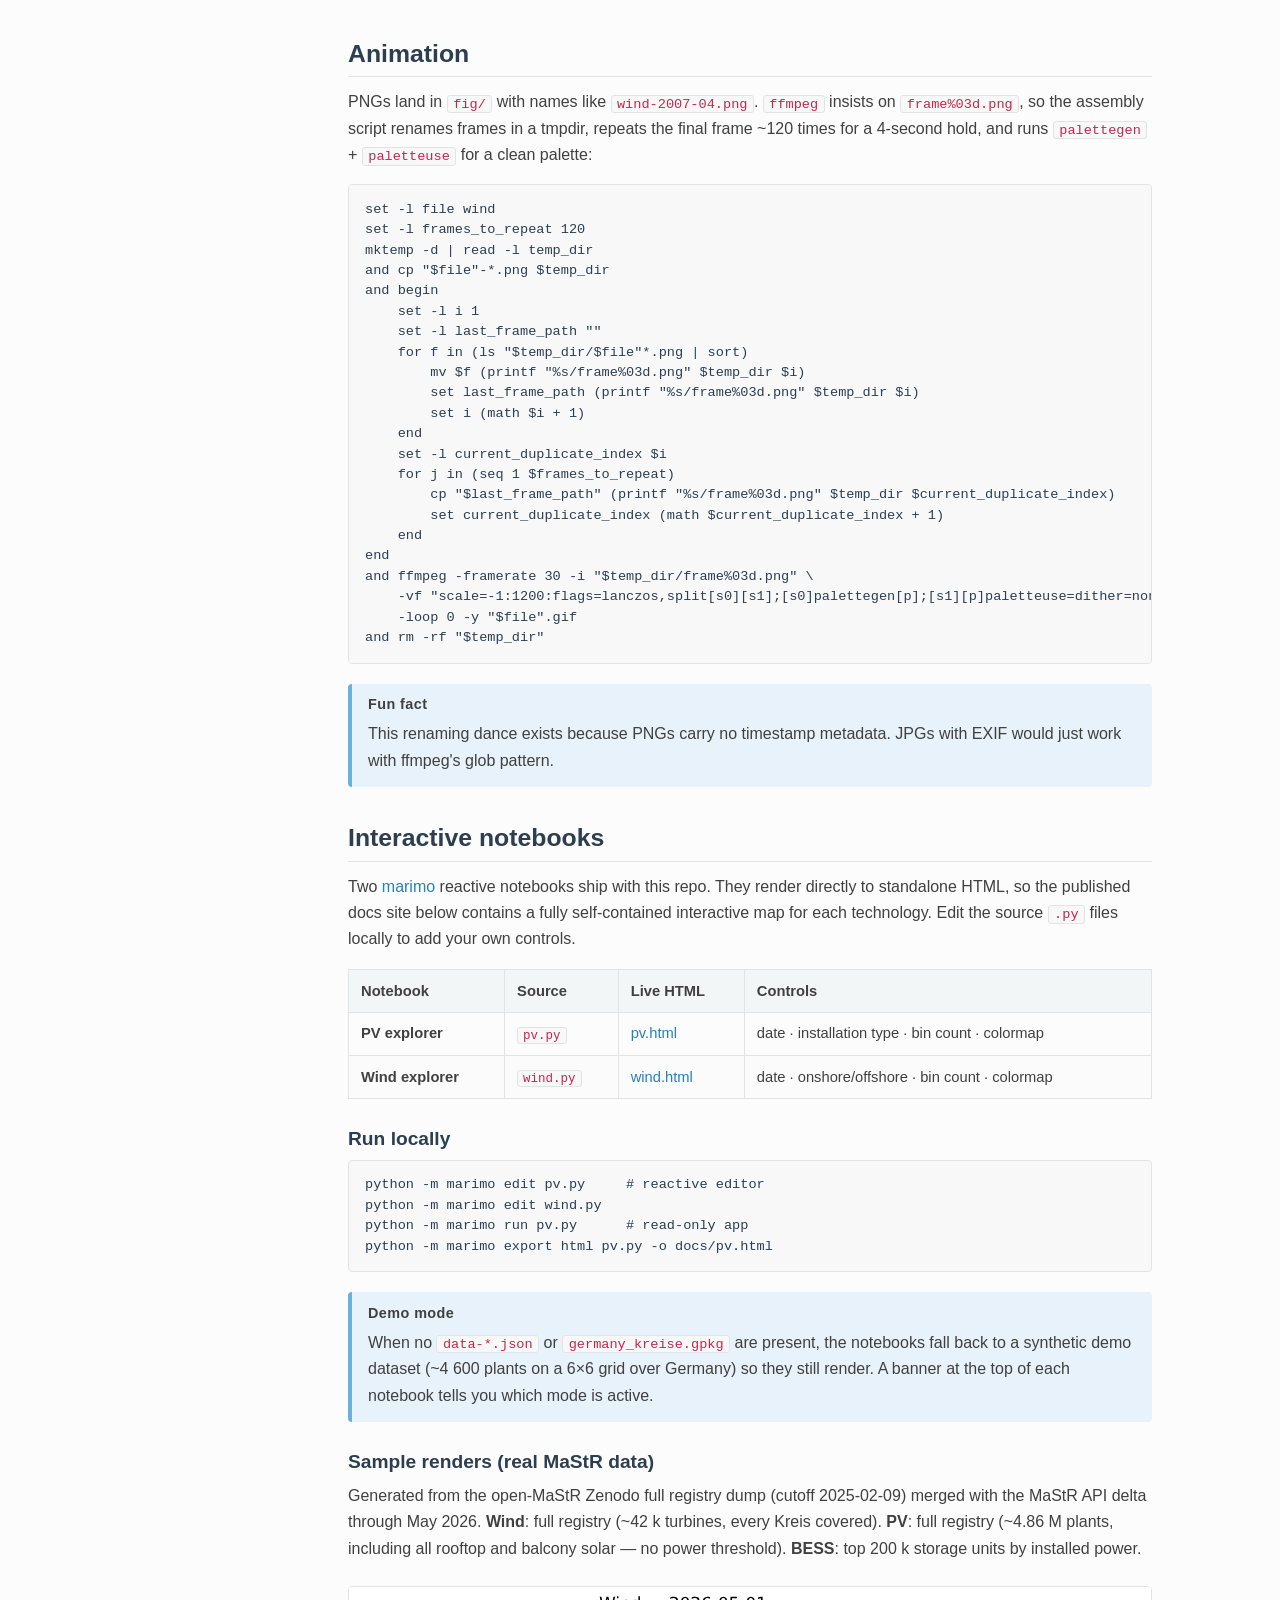
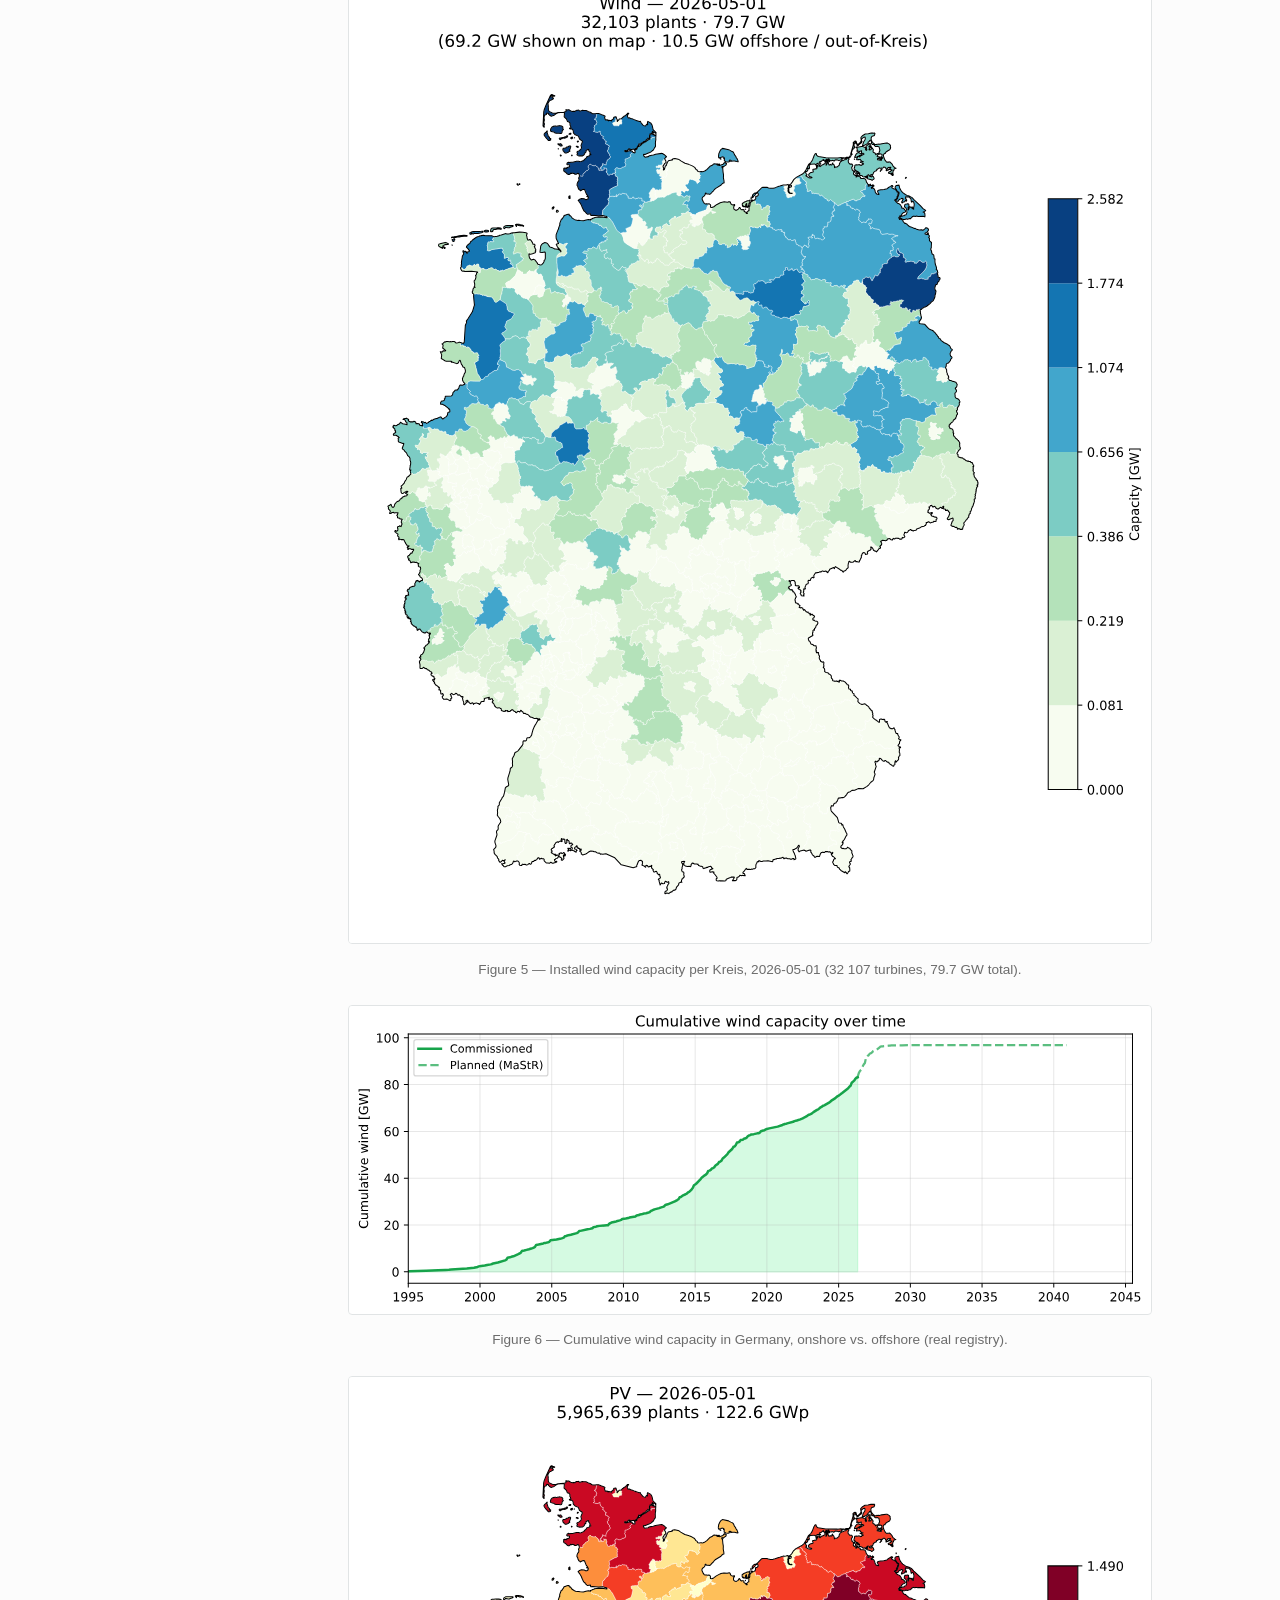
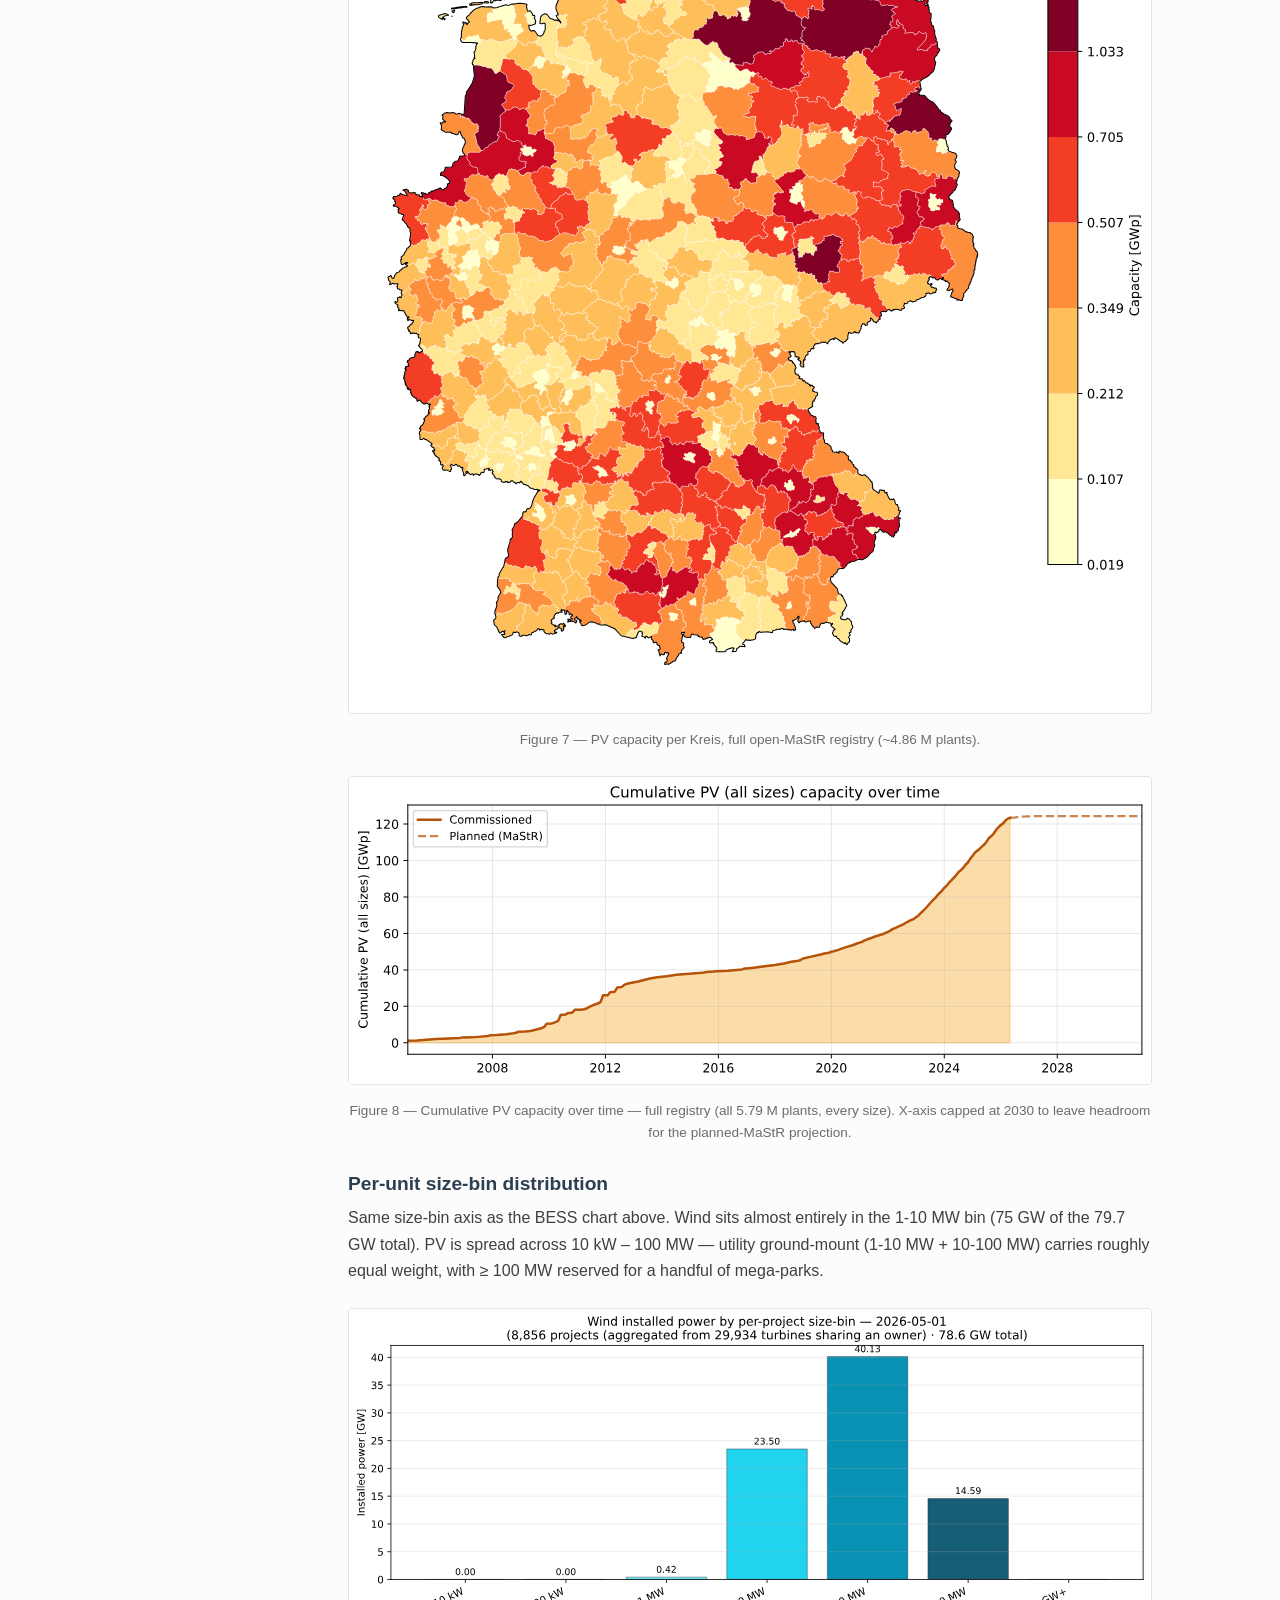
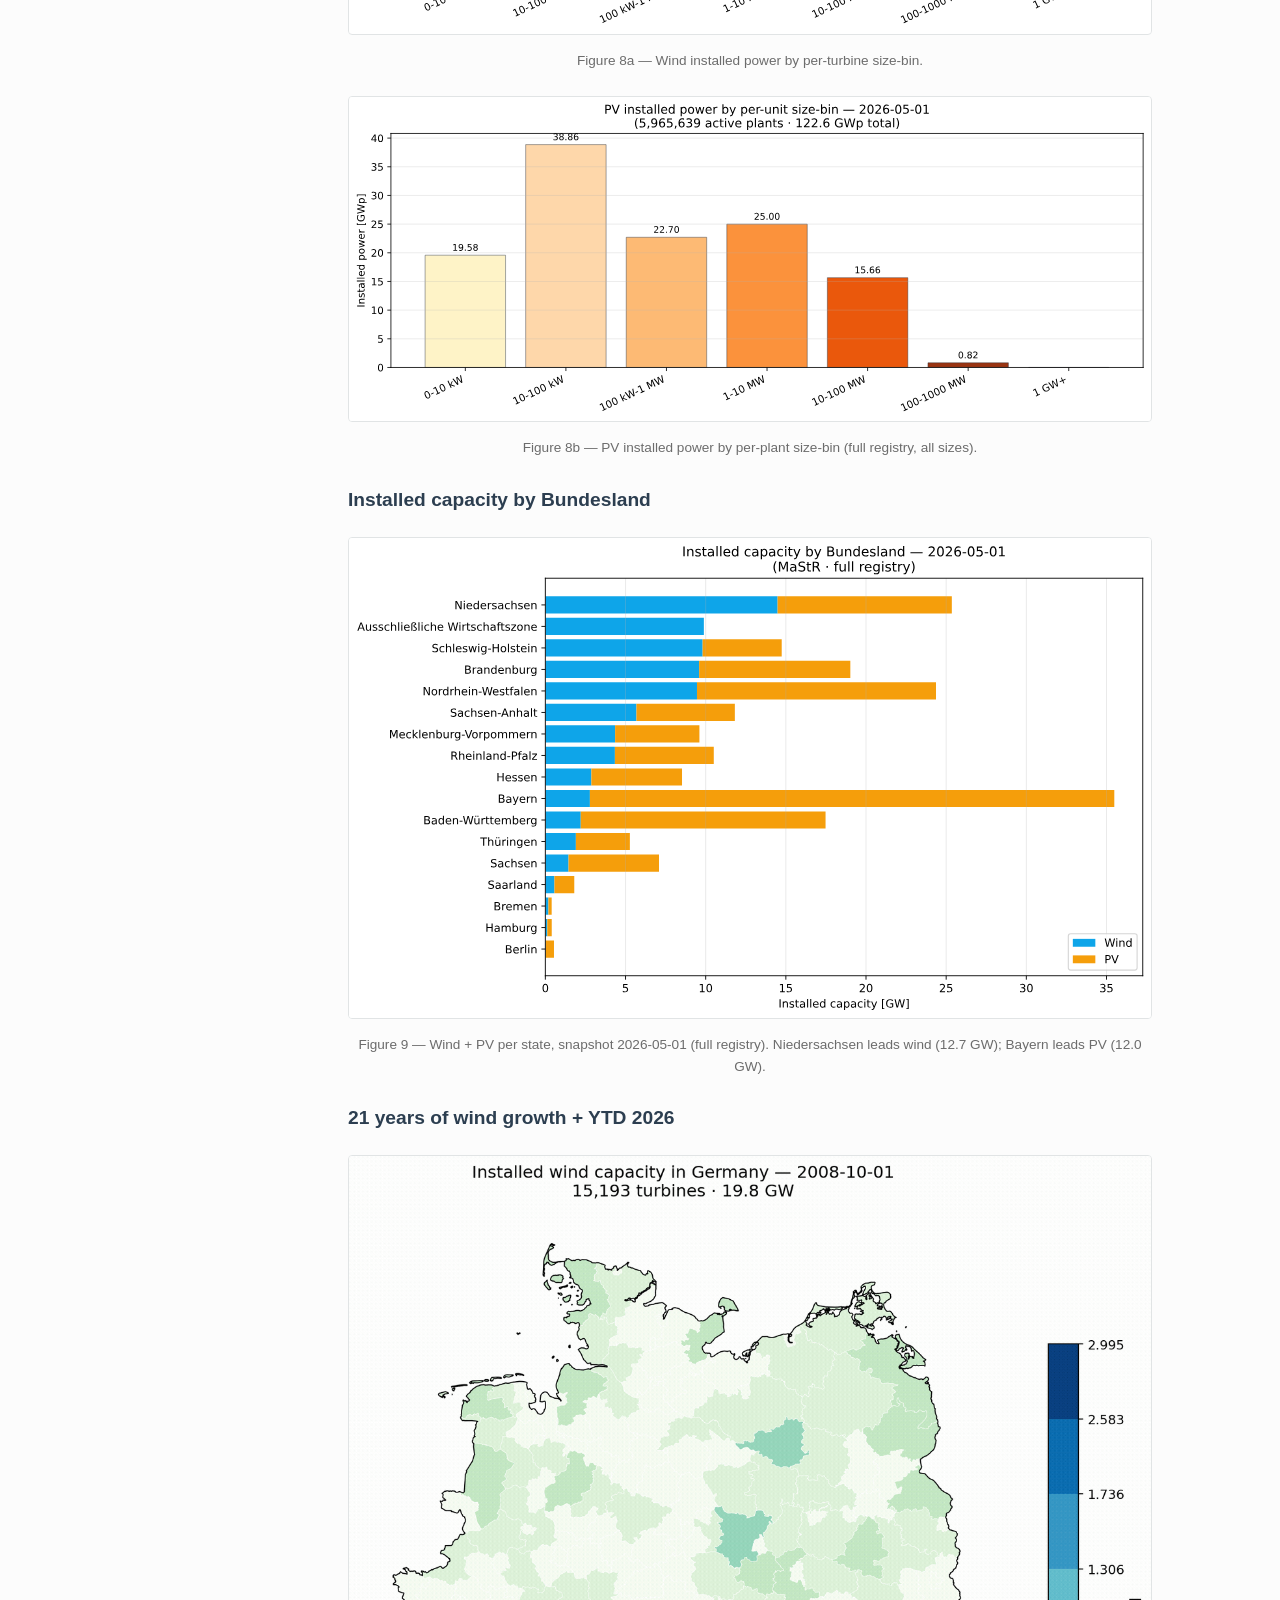
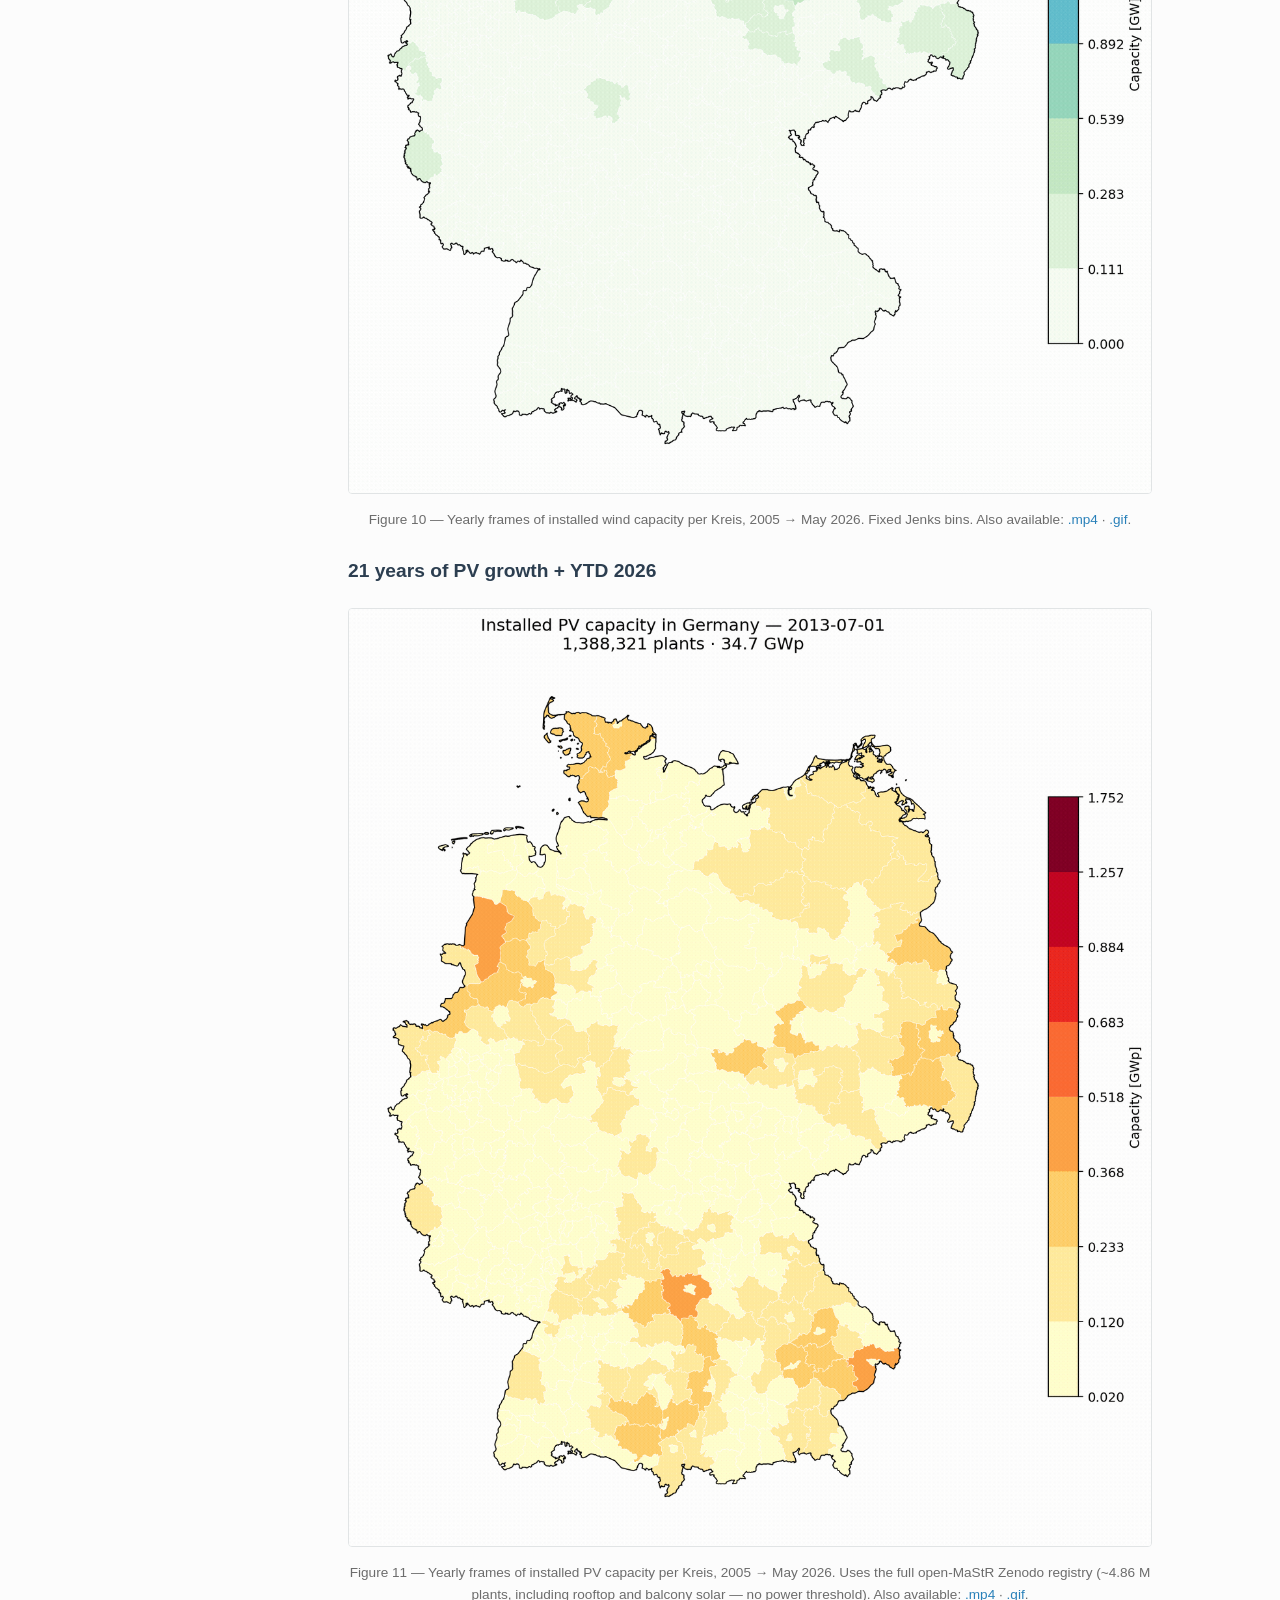
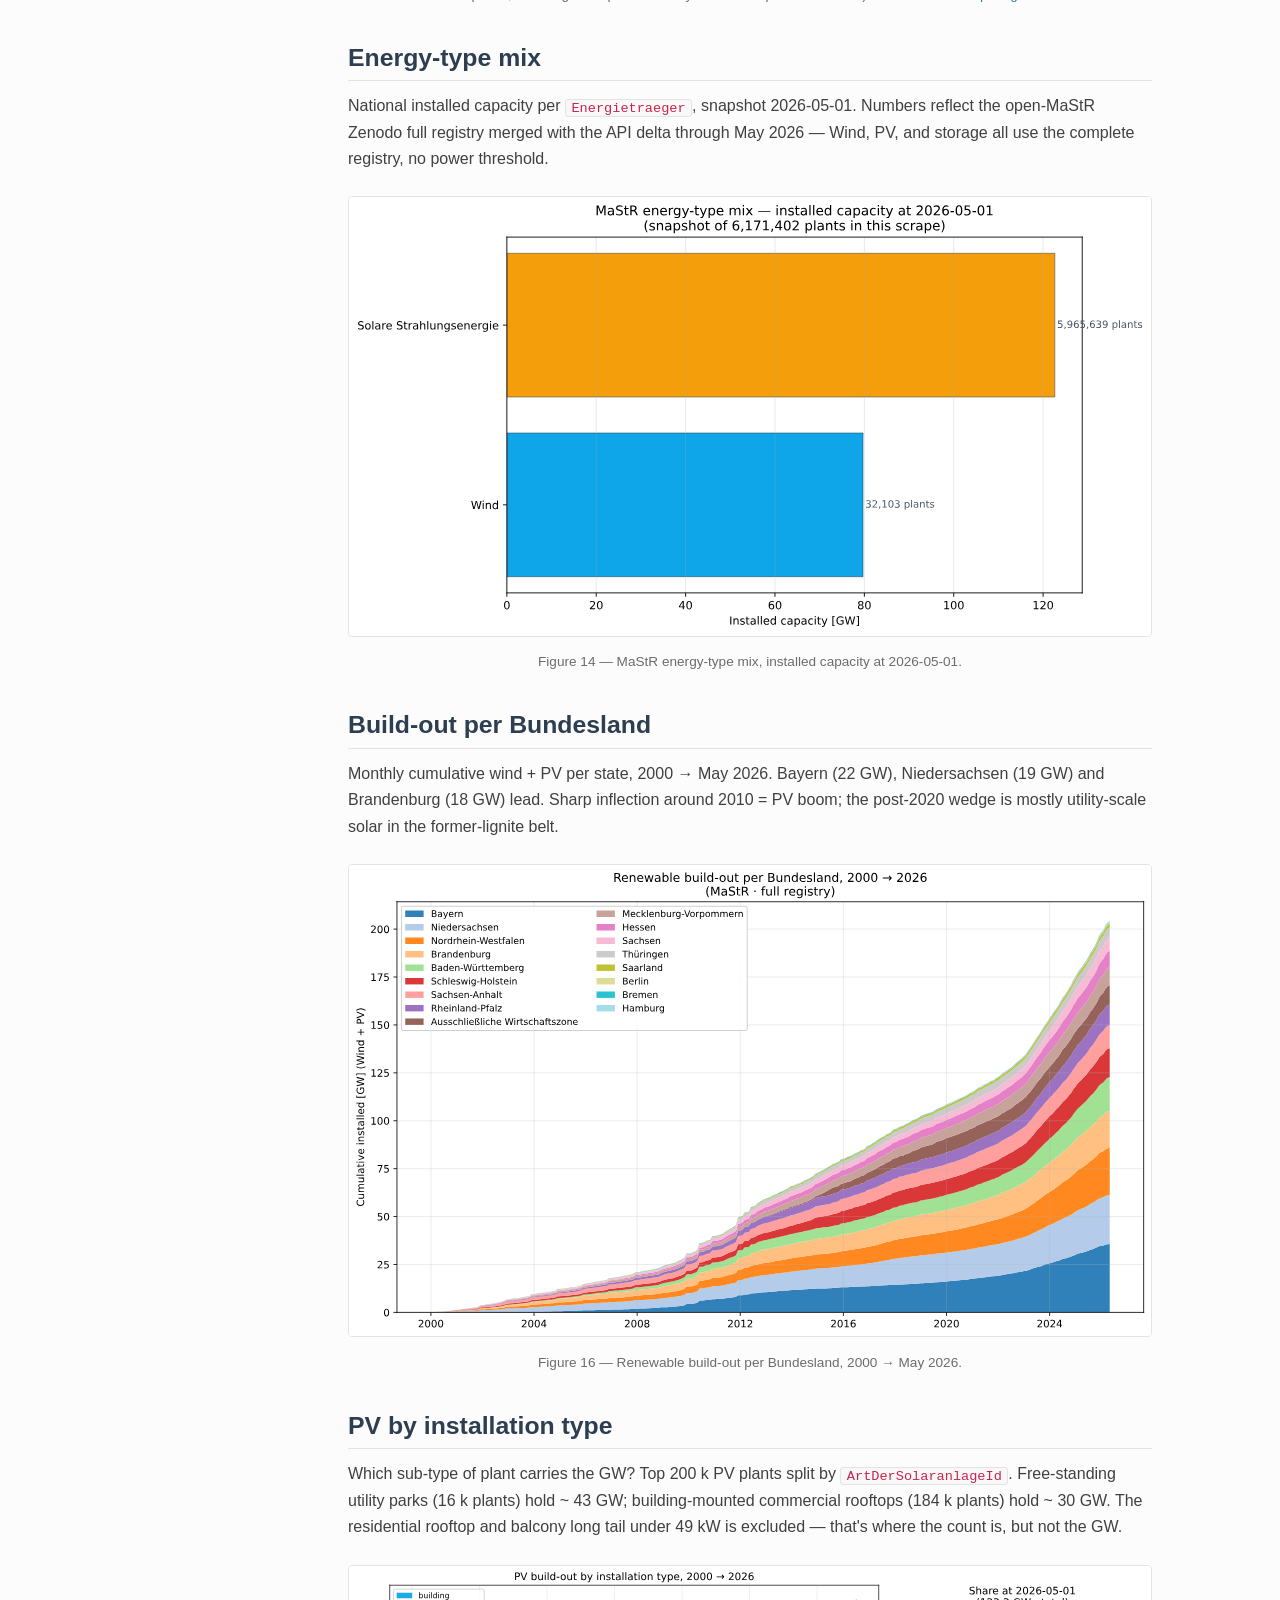
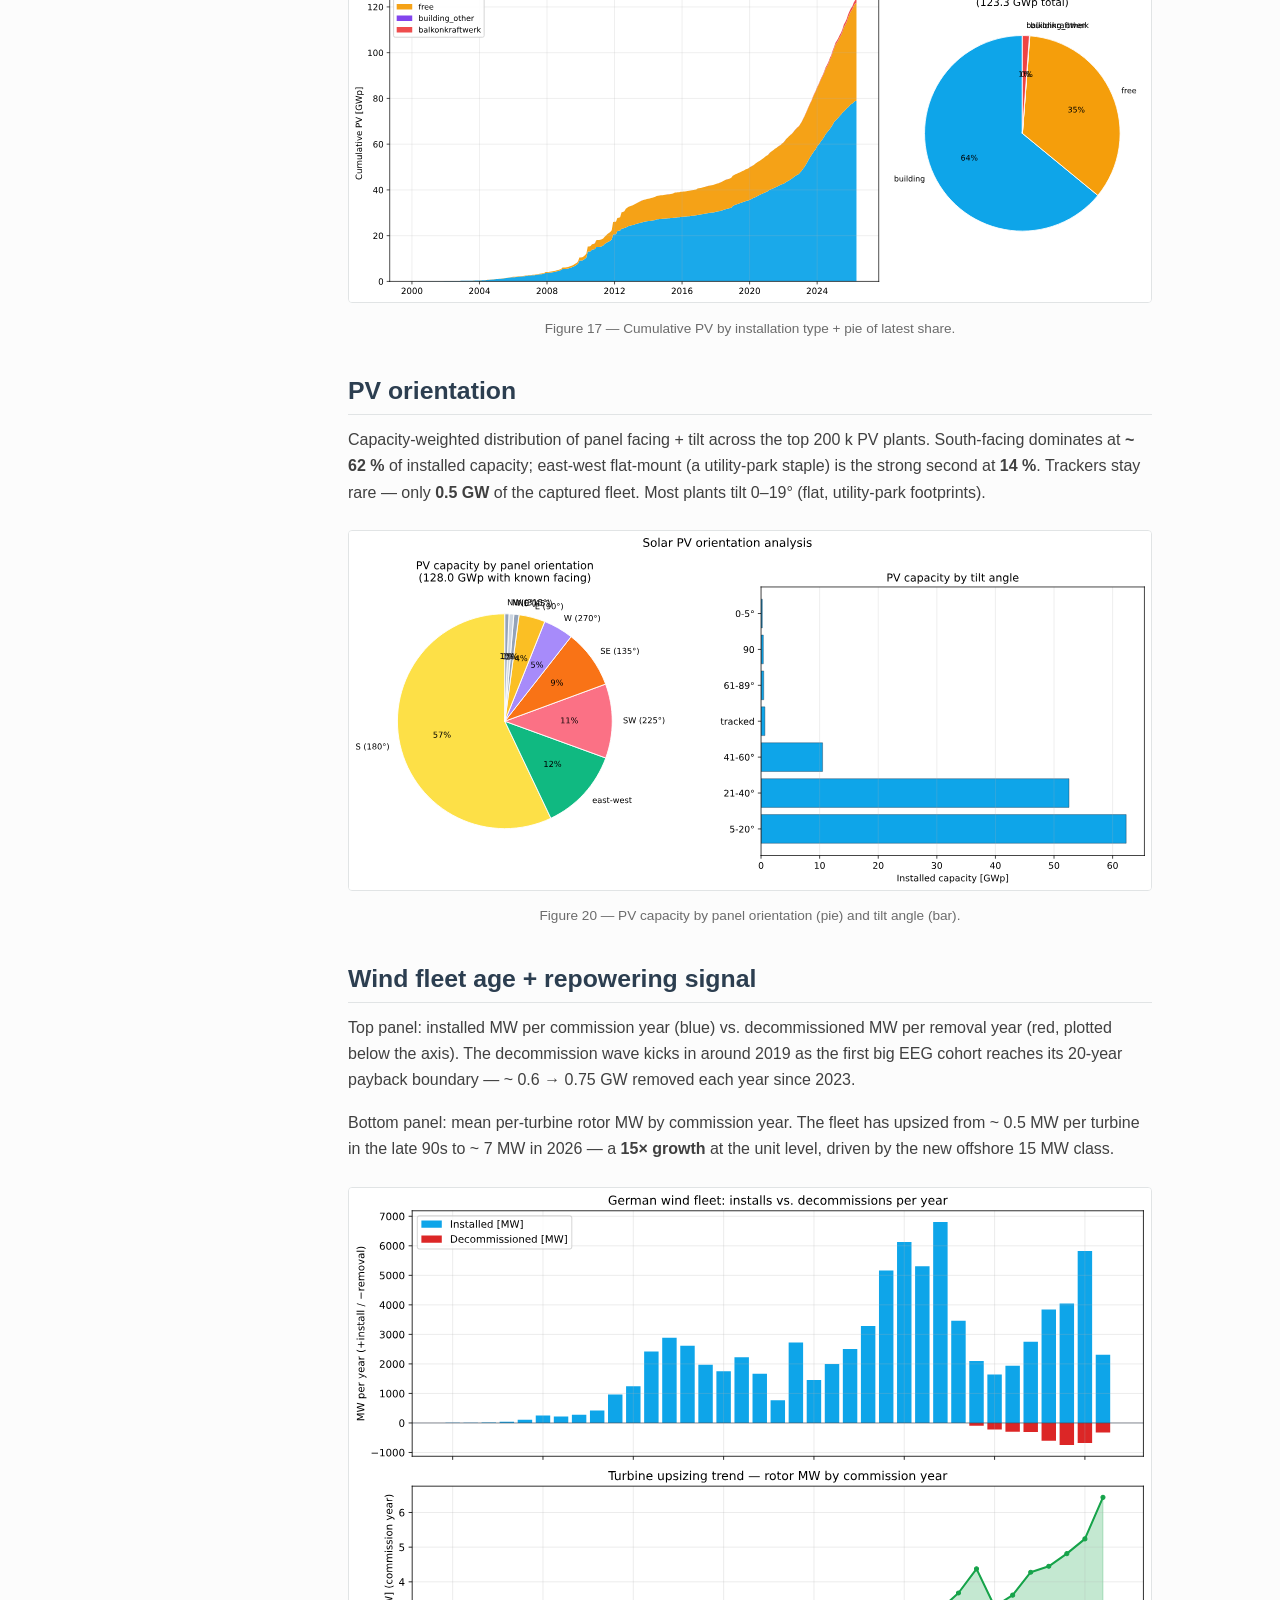
==== commit 13879c22: "Show In-Planung pipeline through 2028 in capacity animations render_wind_gif.py extends the snapshot" ====
--- a/docs/index.html
+++ b/docs/index.html
@@ -13,15 +13,15 @@
 <meta property="og:title" content="Marktstammdatenplotter — German wind & PV capacity maps">
 <meta property="og:description" content="Interactive choropleth maps + animated GIFs of installed wind and solar capacity per Kreis, live from the Marktstammdatenregister.">
 <meta property="og:url" content="https://maykthewessen.github.io/marktstammdatenplotter/">
-<meta property="og:image" content="https://maykthewessen.github.io/marktstammdatenplotter/assets/wind-2005-may2026.gif">
-<meta property="og:image:alt" content="Animated map of installed wind capacity in Germany, 2005 to May 2026">
+<meta property="og:image" content="https://maykthewessen.github.io/marktstammdatenplotter/assets/wind-2005-2028-planned.gif">
+<meta property="og:image:alt" content="Animated map of installed wind capacity in Germany, 2005 to 2028 (incl. planned pipeline)">
 <meta property="og:site_name" content="Marktstammdatenplotter">
 
 <!-- Twitter / X -->
 <meta name="twitter:card" content="summary_large_image">
 <meta name="twitter:title" content="Marktstammdatenplotter">
 <meta name="twitter:description" content="Wind & PV capacity per Kreis, live from MaStR.">
-<meta name="twitter:image" content="https://maykthewessen.github.io/marktstammdatenplotter/assets/wind-2005-may2026.gif">
+<meta name="twitter:image" content="https://maykthewessen.github.io/marktstammdatenplotter/assets/wind-2005-2028-planned.gif">
 
 <link rel="canonical" href="https://maykthewessen.github.io/marktstammdatenplotter/">
 <link rel="stylesheet" href="assets/style.css">
@@ -409,35 +409,35 @@
         <h3>21 years of wind growth + YTD 2026</h3>
         <figure>
           <video autoplay loop muted playsinline preload="metadata"
-                 poster="assets/wind-2005-may2026.gif"
+                 poster="assets/wind-2005-2028-planned.gif"
                  style="max-width:100%;border:1px solid var(--rtd-border);border-radius:4px;background:#fff;">
-            <source src="assets/wind-2005-may2026.mp4" type="video/mp4">
-            <img src="assets/wind-2005-may2026.gif" alt="Wind capacity 2005 to May 2026 animation" style="max-width:100%">
+            <source src="assets/wind-2005-2028-planned.mp4" type="video/mp4">
+            <img src="assets/wind-2005-2028-planned.gif" alt="Wind capacity 2005 to 2028 (incl. planned pipeline) animation" style="max-width:100%">
           </video>
           <figcaption>
             Figure 10 — Yearly frames of installed wind capacity per Kreis,
             2005 → May 2026. Fixed Jenks bins.
             Also available:
-            <a href="assets/wind-2005-may2026.mp4">.mp4</a> ·
-            <a href="assets/wind-2005-may2026.gif">.gif</a>.
+            <a href="assets/wind-2005-2028-planned.mp4">.mp4</a> ·
+            <a href="assets/wind-2005-2028-planned.gif">.gif</a>.
           </figcaption>
         </figure>
 
         <h3>21 years of PV growth + YTD 2026</h3>
         <figure>
           <video autoplay loop muted playsinline preload="metadata"
-                 poster="assets/pv-2010-may2026.gif"
+                 poster="assets/pv-2010-2028-planned.gif"
                  style="max-width:100%;border:1px solid var(--rtd-border);border-radius:4px;background:#fff;">
-            <source src="assets/pv-2010-may2026.mp4" type="video/mp4">
-            <img src="assets/pv-2010-may2026.gif" alt="PV capacity 2005 to May 2026 animation" style="max-width:100%">
+            <source src="assets/pv-2010-2028-planned.mp4" type="video/mp4">
+            <img src="assets/pv-2010-2028-planned.gif" alt="PV capacity 2005 to 2028 (incl. planned pipeline) animation" style="max-width:100%">
           </video>
           <figcaption>
             Figure 11 — Yearly frames of installed PV capacity per Kreis,
             2005 → May 2026. Uses the full open-MaStR Zenodo registry
             (~4.86 M plants, including rooftop and balcony solar — no
             power threshold). Also available:
-            <a href="assets/pv-2010-may2026.mp4">.mp4</a> ·
-            <a href="assets/pv-2010-may2026.gif">.gif</a>.
+            <a href="assets/pv-2010-2028-planned.mp4">.mp4</a> ·
+            <a href="assets/pv-2010-2028-planned.gif">.gif</a>.
           </figcaption>
         </figure>
       </section>
@@ -643,16 +643,16 @@
         <h3>9 years of battery storage growth (2017 → May 2026)</h3>
         <figure>
           <video autoplay loop muted playsinline preload="metadata"
-                 poster="assets/bess-2020-may2026.gif"
+                 poster="assets/bess-2020-2028-planned.gif"
                  style="max-width:100%;border:1px solid var(--rtd-border);border-radius:4px;background:#fff;">
-            <source src="assets/bess-2020-may2026.mp4" type="video/mp4">
-            <img src="assets/bess-2020-may2026.gif" alt="BESS power per Kreis 2017 to May 2026 animation" style="max-width:100%">
+            <source src="assets/bess-2020-2028-planned.mp4" type="video/mp4">
+            <img src="assets/bess-2020-2028-planned.gif" alt="BESS power per Kreis 2017 to 2028 (incl. planned pipeline) animation" style="max-width:100%">
           </video>
           <figcaption>
             Figure 30 — Yearly BESS power per Kreis, 2017 → May 2026.
             Also available:
-            <a href="assets/bess-2020-may2026.mp4">.mp4</a> ·
-            <a href="assets/bess-2020-may2026.gif">.gif</a>.
+            <a href="assets/bess-2020-2028-planned.mp4">.mp4</a> ·
+            <a href="assets/bess-2020-2028-planned.gif">.gif</a>.
           </figcaption>
         </figure>
       </section>
